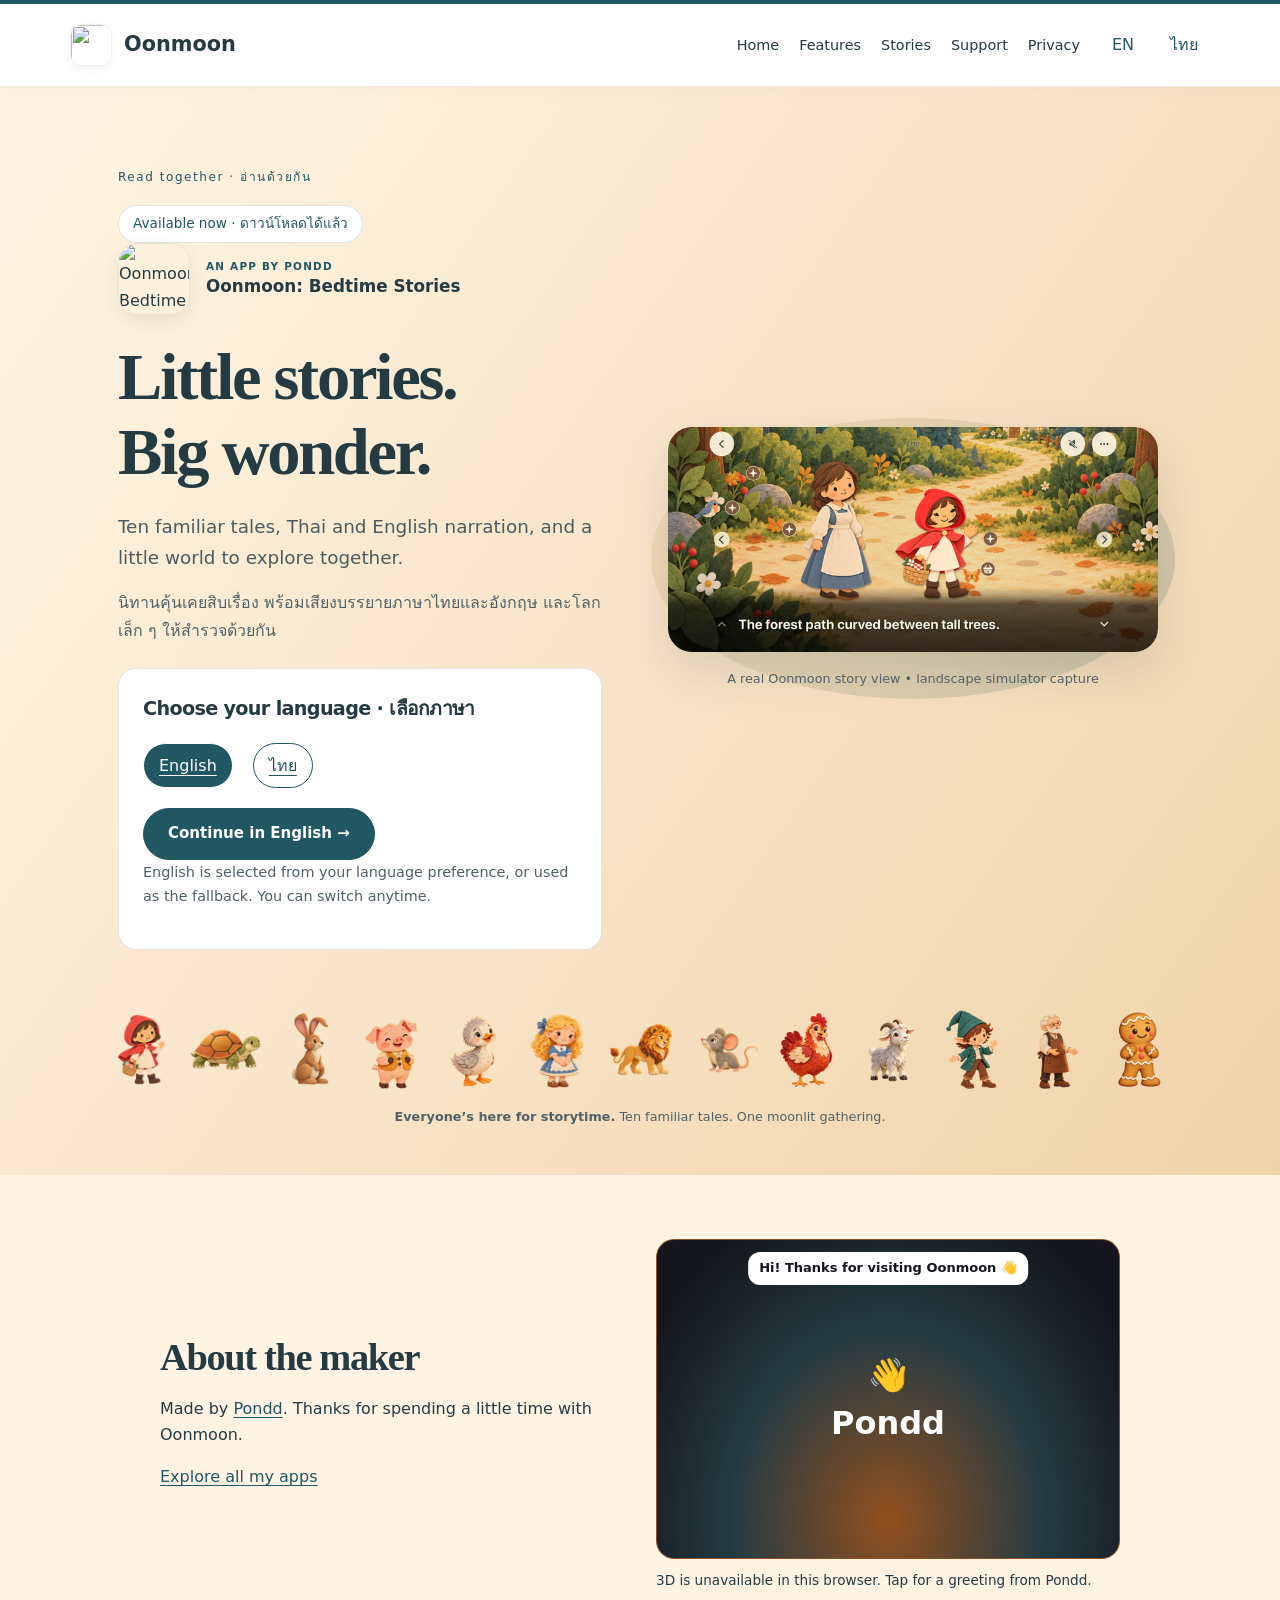
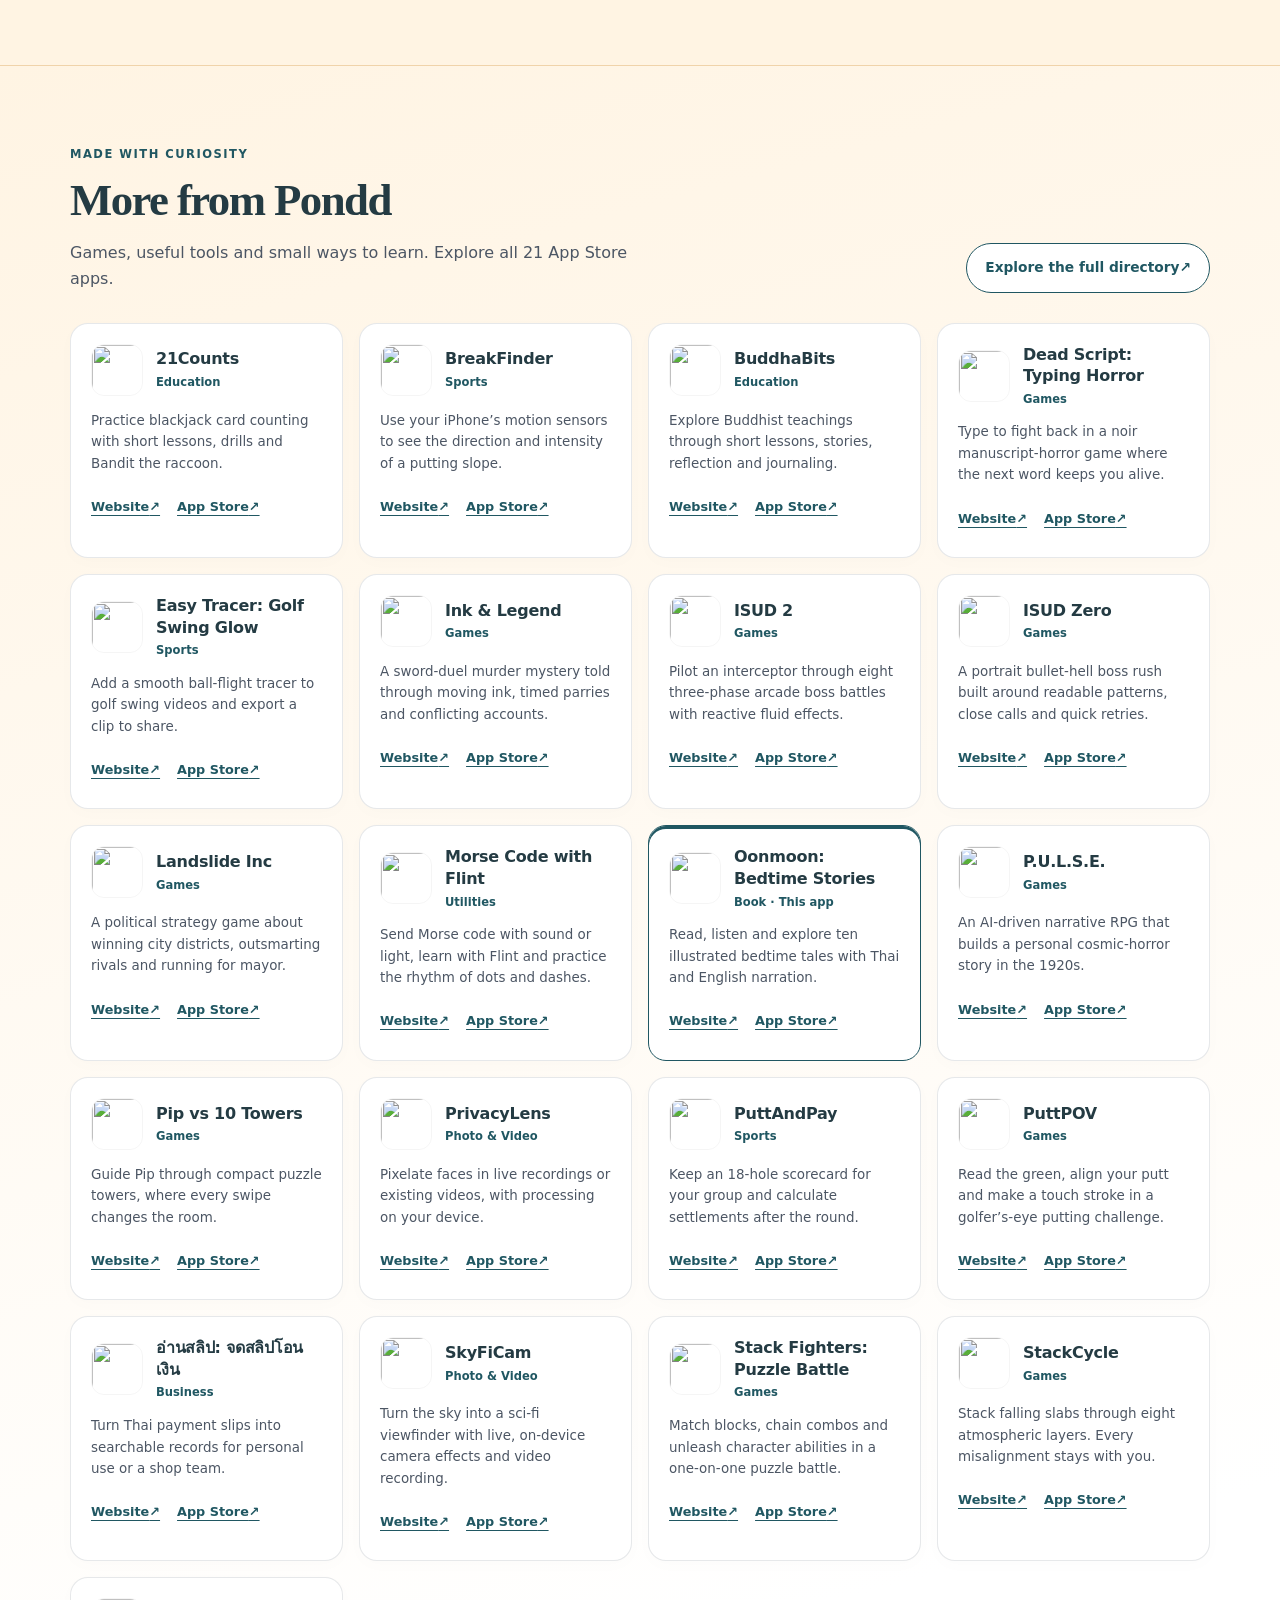
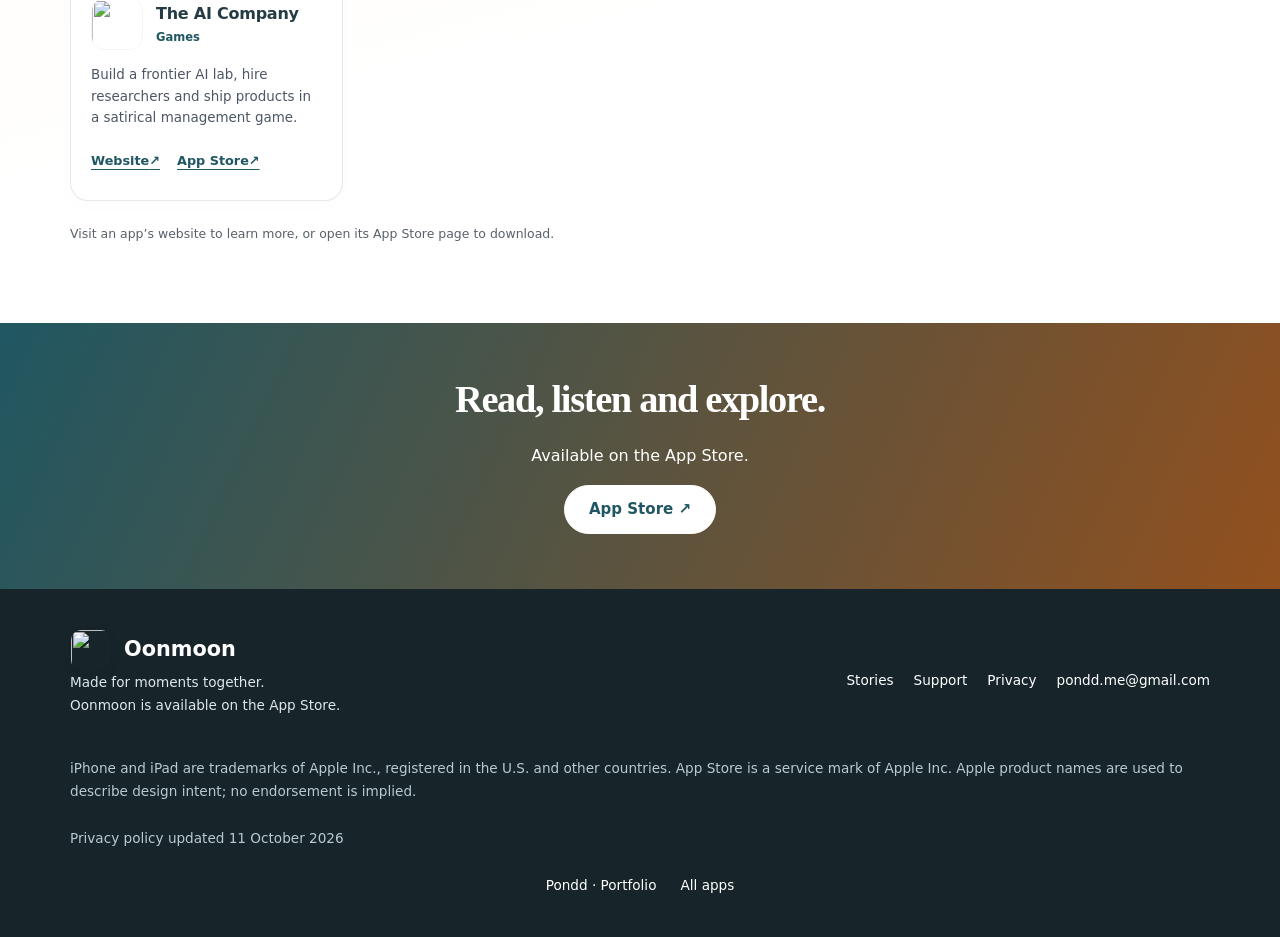
==== index.html @ 02bb8a45 "Give each app its own palette, real icon, and shared app showcase" ====
<!doctype html>
<html lang="en"><head><meta charset="utf-8"><meta name="viewport" content="width=device-width, initial-scale=1"><title>Oonmoon — Thai &amp; English storytime</title><meta name="description" content="Choose English or Thai and discover Oonmoon’s ten classic stories, recorded narration and character choices. Available on the App Store."><meta name="robots" content="noindex,follow"><meta name="theme-color" content="#205762">
<link rel="canonical" href="https://pond1982.github.io/Oonmoon-Website/"><link rel="alternate" hreflang="en" href="https://pond1982.github.io/Oonmoon-Website/en/"><link rel="alternate" hreflang="th" href="https://pond1982.github.io/Oonmoon-Website/th/"><link rel="alternate" hreflang="x-default" href="https://pond1982.github.io/Oonmoon-Website/">
<meta property="og:type" content="website"><meta property="og:site_name" content="Oonmoon"><meta property="og:title" content="Oonmoon — Thai &amp; English storytime"><meta property="og:description" content="Choose English or Thai and discover Oonmoon’s ten classic stories, recorded narration and character choices. Available on the App Store."><meta property="og:url" content="https://pond1982.github.io/Oonmoon-Website/"><meta property="og:locale" content="en_US"><meta property="og:locale:alternate" content="th_TH"><meta property="og:image" content="https://pond1982.github.io/Oonmoon-Website/assets/social-en.jpg"><meta property="og:image:width" content="1200"><meta property="og:image:height" content="630"><meta property="og:image:alt" content="Little stories. Big wonder.">
<meta name="twitter:card" content="summary_large_image"><meta name="twitter:title" content="Oonmoon — Thai &amp; English storytime"><meta name="twitter:description" content="Choose English or Thai and discover Oonmoon’s ten classic stories, recorded narration and character choices. Available on the App Store."><meta name="twitter:image" content="https://pond1982.github.io/Oonmoon-Website/assets/social-en.jpg"><meta name="twitter:image:alt" content="Little stories. Big wonder.">
<link rel="stylesheet" href="assets/new-age/styles.css"><link rel="stylesheet" href="assets/new-age/app.css"><script src="assets/site.js" defer></script>
<!-- Pondd's About-section Easter egg -->
<link rel="stylesheet" href="pondd-character/character.css">
<script type="importmap">{"imports":{"three":"https://cdn.jsdelivr.net/npm/three@0.160.0/build/three.module.js","three/addons/":"https://cdn.jsdelivr.net/npm/three@0.160.0/examples/jsm/"}}</script>
<script type="module" src="pondd-character/init.js"></script>
<link rel="stylesheet" href="app-family/brand.css?v=20261112">
<link rel="icon" href="https://pond1982.github.io/Pondd-Page/assets/app-icons/6821338637.webp" type="image/webp">
</head><body data-app-theme="moon-teal"><a class="skip" href="#main">Skip to content</a><header class="site-header"><div class="wrap header-inner"><a class="brand" href="en/"><img class="app-brand-icon" src="https://pond1982.github.io/Pondd-Page/assets/app-icons/6821338637.webp" width="42" height="42" alt="" decoding="async">Oonmoon</a><nav class="nav" aria-label="Main navigation"><a href="en/">Home</a><a href="en/features/">Features</a><a href="en/stories/">Stories</a><a href="en/support/">Support</a><a href="en/privacy/">Privacy</a></nav><nav class="language-switch" aria-label="Language"><a href="en/" lang="en" hreflang="en" data-language="en">EN</a><a href="th/" lang="th" hreflang="th" data-language="th">ไทย</a></nav></div></header><main id="main"><section class="scene gateway-scene masthead"><div class="wrap hero-grid row gx-5 align-items-center"><div class="hero-copy"><p class="eyebrow">Read together · <span lang="th">อ่านด้วยกัน</span></p><span class="status">Available now · <span lang="th">ดาวน์โหลดได้แล้ว</span></span><div class="app-identity"><img class="app-identity-icon" src="https://pond1982.github.io/Pondd-Page/assets/app-icons/6821338637.webp" width="72" height="72" alt="Oonmoon: Bedtime Stories app icon" decoding="async"><span><small>An app by Pondd</small><strong>Oonmoon: Bedtime Stories</strong></span></div><h1>Little stories.<br>Big wonder.</h1><p class="intro">Ten familiar tales, Thai and English narration, and a little world to explore together.</p><p class="gateway-intro-th" lang="th">นิทานคุ้นเคยสิบเรื่อง พร้อมเสียงบรรยายภาษาไทยและอังกฤษ และโลกเล็ก ๆ ให้สำรวจด้วยกัน</p><div class="gateway-card" data-language-gateway><h2>Choose your language · <span lang="th">เลือกภาษา</span></h2><div class="gateway-languages"><a href="en/" lang="en" hreflang="en" data-language="en" class="is-preferred">English</a><a href="th/" lang="th" hreflang="th" data-language="th">ไทย</a></div><a class="button" href="en/" data-continue>Continue in English →</a><p class="note" data-preference-note>English is the fallback. You can change language on every page.</p></div></div><div class="hero-screen"><figure class="app-screen"><a href="assets/reader-en-1600.jpg" aria-label="Oonmoon’s English Little Red Riding Hood reader, showing the forest path, characters, narration caption and reading controls"><img src="assets/reader-en-800.jpg" srcset="assets/reader-en-800.jpg 800w, assets/reader-en-1600.jpg 1600w" sizes="(max-width: 800px) 90vw, 580px" width="1600" height="736" alt="Oonmoon’s English Little Red Riding Hood reader, showing the forest path, characters, narration caption and reading controls" fetchpriority="high" decoding="async"></a><figcaption>A real Oonmoon story view • landscape simulator capture</figcaption></figure></div></div><figure class="panorama"><img src="assets/forest-small.jpg" width="1000" height="435" alt="Moonlit paper forest with a crescent moon and glowing campfire" loading="lazy" decoding="async"></figure><figure class="camp"><div class="companions"><img src="assets/red-primary.png" width="320" height="320" alt="A character from Little Red Riding Hood" decoding="async" loading="lazy"><img src="assets/golden-primary.png" width="320" height="213" alt="A character from The Tortoise and the Hare" decoding="async" loading="lazy"><img src="assets/golden-hare.png" width="320" height="320" alt="A character from The Tortoise and the Hare" decoding="async" loading="lazy"><img src="assets/pigs-primary.png" width="320" height="437" alt="A character from The Three Little Pigs" decoding="async" loading="lazy"><img src="assets/duckling-primary.png" width="320" height="431" alt="A character from The Ugly Duckling" decoding="async" loading="lazy"><img src="assets/goldilocks-primary.png" width="320" height="337" alt="A character from Goldilocks and the Three Bears" decoding="async" loading="lazy"><img src="assets/lionMouse-primary.png" width="320" height="230" alt="A character from The Lion and the Mouse" decoding="async" loading="lazy"><img src="assets/lionMouse-mouse.png" width="320" height="213" alt="A character from The Lion and the Mouse" decoding="async" loading="lazy"><img src="assets/redHen-primary.png" width="320" height="480" alt="A character from The Little Red Hen" decoding="async" loading="lazy"><img src="assets/billyGoats-primary.png" width="320" height="480" alt="A character from The Three Billy Goats Gruff" decoding="async" loading="lazy"><img src="assets/elves-primary.png" width="320" height="480" alt="A character from The Elves and the Shoemaker" decoding="async" loading="lazy"><img src="assets/elves-shoemaker.png" width="320" height="480" alt="A character from The Elves and the Shoemaker" decoding="async" loading="lazy"><img src="assets/gingerbread-primary.png" width="320" height="480" alt="A character from The Gingerbread Man" decoding="async" loading="lazy"></div><figcaption><strong>Everyone’s here for storytime.</strong> Ten familiar tales. One moonlit gathering.</figcaption></figure></section>
<!-- Pondd character start -->
<section class="pondd-about" id="about" data-pondd-character data-character-locale="en" aria-label="About the maker"><div class="pondd-about-inner"><div><h2>About the maker</h2><p>Made by <a href="https://pond1982.github.io/Pondd-Page/">Pondd</a>. Thanks for spending a little time with Oonmoon.</p><p><a href="https://pond1982.github.io/Pondd-Page/index.html#apps">Explore all my apps</a></p></div><div><button class="pondd-character-stage" type="button" aria-label="Change Pondd’s dance" aria-describedby="pondd-character-hint"><span class="pondd-character-fallback" aria-hidden="true">👋<br>Pondd</span><span class="bubble" role="status" aria-live="polite">Hi! Thanks for visiting Oonmoon 👋</span></button><p class="pondd-character-hint" id="pondd-character-hint">Tap the character or press Enter to change the dance.</p><button class="pondd-character-pause" type="button" aria-pressed="false" hidden>Pause dancing</button><noscript><p>The 3D Easter egg needs JavaScript. You can still explore the rest of the site.</p></noscript></div></div><script type="application/json" class="pondd-character-lines">["Hi! Thanks for visiting Oonmoon 👋", "Tap me to change the dance!", "ขอบคุณที่แวะมาครับ 🙏", "One little dance before storytime.", "Like it? Explore my other apps ♥", "One more spin!"]</script></section>
<!-- Pondd character end -->
<!-- APP FAMILY START -->
<section class="app-family" id="more-apps" aria-labelledby="app-family-title"><div class="app-family-inner"><div class="app-family-heading"><div><p class="app-family-kicker">Made with curiosity</p><h2 id="app-family-title">More from Pondd</h2><p class="app-family-intro">Games, useful tools and small ways to learn. Explore all 21 App Store apps.</p></div><a class="app-family-directory" href="https://pond1982.github.io/Pondd-Page/apps.html">Explore the full directory <span aria-hidden="true">↗</span></a></div><ul class="app-family-list" role="list"><li class="app-family-item" data-app-id="6763789288"><article aria-labelledby="family-6763789288"><div class="app-family-card-top"><img class="app-family-icon" src="https://pond1982.github.io/Pondd-Page/assets/app-icons/6763789288.webp" width="52" height="52" alt="" decoding="async" loading="lazy"><div><h3 id="family-6763789288">21Counts</h3><p class="app-family-meta">Education</p></div></div><p class="app-family-summary" lang="en">Practice blackjack card counting with short lessons, drills and Bandit the raccoon.</p><div class="app-family-links"><a href="https://pond1982.github.io/21Counts-Web/" aria-label="21Counts website">Website <span aria-hidden="true">↗</span></a><a href="https://apps.apple.com/gb/app/21counts/id6763789288" aria-label="21Counts on the App Store">App Store <span aria-hidden="true">↗</span></a></div></article></li><li class="app-family-item" data-app-id="6752389773"><article aria-labelledby="family-6752389773"><div class="app-family-card-top"><img class="app-family-icon" src="https://pond1982.github.io/Pondd-Page/assets/app-icons/6752389773.webp" width="52" height="52" alt="" decoding="async" loading="lazy"><div><h3 id="family-6752389773">BreakFinder</h3><p class="app-family-meta">Sports</p></div></div><p class="app-family-summary" lang="en">Use your iPhone’s motion sensors to see the direction and intensity of a putting slope.</p><div class="app-family-links"><a href="https://breakfinderweb.pages.dev/" aria-label="BreakFinder website">Website <span aria-hidden="true">↗</span></a><a href="https://apps.apple.com/gb/app/breakfinder/id6752389773" aria-label="BreakFinder on the App Store">App Store <span aria-hidden="true">↗</span></a></div></article></li><li class="app-family-item" data-app-id="6764710521"><article aria-labelledby="family-6764710521"><div class="app-family-card-top"><img class="app-family-icon" src="https://pond1982.github.io/Pondd-Page/assets/app-icons/6764710521.webp" width="52" height="52" alt="" decoding="async" loading="lazy"><div><h3 id="family-6764710521">BuddhaBits</h3><p class="app-family-meta">Education</p></div></div><p class="app-family-summary" lang="en">Explore Buddhist teachings through short lessons, stories, reflection and journaling.</p><div class="app-family-links"><a href="https://pond1982.github.io/BuddhaBits-web/index.html" aria-label="BuddhaBits website">Website <span aria-hidden="true">↗</span></a><a href="https://apps.apple.com/gb/app/buddhabits/id6764710521" aria-label="BuddhaBits on the App Store">App Store <span aria-hidden="true">↗</span></a></div></article></li><li class="app-family-item" data-app-id="6775353218"><article aria-labelledby="family-6775353218"><div class="app-family-card-top"><img class="app-family-icon" src="https://pond1982.github.io/Pondd-Page/assets/app-icons/6775353218.webp" width="52" height="52" alt="" decoding="async" loading="lazy"><div><h3 id="family-6775353218">Dead Script: Typing Horror</h3><p class="app-family-meta">Games</p></div></div><p class="app-family-summary" lang="en">Type to fight back in a noir manuscript-horror game where the next word keeps you alive.</p><div class="app-family-links"><a href="https://pond1982.github.io/iosdeadscriptweb/index.html" aria-label="Dead Script: Typing Horror website">Website <span aria-hidden="true">↗</span></a><a href="https://apps.apple.com/gb/app/dead-script-typing-horror/id6775353218" aria-label="Dead Script: Typing Horror on the App Store">App Store <span aria-hidden="true">↗</span></a></div></article></li><li class="app-family-item" data-app-id="6753145486"><article aria-labelledby="family-6753145486"><div class="app-family-card-top"><img class="app-family-icon" src="https://pond1982.github.io/Pondd-Page/assets/app-icons/6753145486.webp" width="52" height="52" alt="" decoding="async" loading="lazy"><div><h3 id="family-6753145486">Easy Tracer: Golf Swing Glow</h3><p class="app-family-meta">Sports</p></div></div><p class="app-family-summary" lang="en">Add a smooth ball-flight tracer to golf swing videos and export a clip to share.</p><div class="app-family-links"><a href="https://easy-tracer-web.pages.dev/" aria-label="Easy Tracer: Golf Swing Glow website">Website <span aria-hidden="true">↗</span></a><a href="https://apps.apple.com/gb/app/easy-tracer-golf-swing-glow/id6753145486" aria-label="Easy Tracer: Golf Swing Glow on the App Store">App Store <span aria-hidden="true">↗</span></a></div></article></li><li class="app-family-item" data-app-id="6830747339"><article aria-labelledby="family-6830747339"><div class="app-family-card-top"><img class="app-family-icon" src="https://pond1982.github.io/Pondd-Page/assets/app-icons/6830747339.webp" width="52" height="52" alt="" decoding="async" loading="lazy"><div><h3 id="family-6830747339">Ink &amp; Legend</h3><p class="app-family-meta">Games</p></div></div><p class="app-family-summary" lang="en">A sword-duel murder mystery told through moving ink, timed parries and conflicting accounts.</p><div class="app-family-links"><a href="https://pond1982.github.io/ink-and-legend-site/" aria-label="Ink &amp; Legend website">Website <span aria-hidden="true">↗</span></a><a href="https://apps.apple.com/gb/app/ink-legend/id6830747339" aria-label="Ink &amp; Legend on the App Store">App Store <span aria-hidden="true">↗</span></a></div></article></li><li class="app-family-item" data-app-id="6824559010"><article aria-labelledby="family-6824559010"><div class="app-family-card-top"><img class="app-family-icon" src="https://pond1982.github.io/Pondd-Page/assets/app-icons/6824559010.webp" width="52" height="52" alt="" decoding="async" loading="lazy"><div><h3 id="family-6824559010">ISUD 2</h3><p class="app-family-meta">Games</p></div></div><p class="app-family-summary" lang="en">Pilot an interceptor through eight three-phase arcade boss battles with reactive fluid effects.</p><div class="app-family-links"><a href="https://pond1982.github.io/ISUD-Website/isud2-support.html" aria-label="ISUD 2 website">Website <span aria-hidden="true">↗</span></a><a href="https://apps.apple.com/gb/app/isud-2/id6824559010" aria-label="ISUD 2 on the App Store">App Store <span aria-hidden="true">↗</span></a></div></article></li><li class="app-family-item" data-app-id="6765926399"><article aria-labelledby="family-6765926399"><div class="app-family-card-top"><img class="app-family-icon" src="https://pond1982.github.io/Pondd-Page/assets/app-icons/6765926399.webp" width="52" height="52" alt="" decoding="async" loading="lazy"><div><h3 id="family-6765926399">ISUD Zero</h3><p class="app-family-meta">Games</p></div></div><p class="app-family-summary" lang="en">A portrait bullet-hell boss rush built around readable patterns, close calls and quick retries.</p><div class="app-family-links"><a href="https://pond1982.github.io/ISUD-Website/" aria-label="ISUD Zero website">Website <span aria-hidden="true">↗</span></a><a href="https://apps.apple.com/gb/app/isud-zero/id6765926399" aria-label="ISUD Zero on the App Store">App Store <span aria-hidden="true">↗</span></a></div></article></li><li class="app-family-item" data-app-id="6761601860"><article aria-labelledby="family-6761601860"><div class="app-family-card-top"><img class="app-family-icon" src="https://pond1982.github.io/Pondd-Page/assets/app-icons/6761601860.webp" width="52" height="52" alt="" decoding="async" loading="lazy"><div><h3 id="family-6761601860">Landslide Inc</h3><p class="app-family-meta">Games</p></div></div><p class="app-family-summary" lang="en">A political strategy game about winning city districts, outsmarting rivals and running for mayor.</p><div class="app-family-links"><a href="https://pond1982.github.io/Landslide-Web/index.html" aria-label="Landslide Inc website">Website <span aria-hidden="true">↗</span></a><a href="https://apps.apple.com/gb/app/landslide-inc/id6761601860" aria-label="Landslide Inc on the App Store">App Store <span aria-hidden="true">↗</span></a></div></article></li><li class="app-family-item" data-app-id="6818069855"><article aria-labelledby="family-6818069855"><div class="app-family-card-top"><img class="app-family-icon" src="https://pond1982.github.io/Pondd-Page/assets/app-icons/6818069855.webp" width="52" height="52" alt="" decoding="async" loading="lazy"><div><h3 id="family-6818069855">Morse Code with Flint</h3><p class="app-family-meta">Utilities</p></div></div><p class="app-family-summary" lang="en">Send Morse code with sound or light, learn with Flint and practice the rhythm of dots and dashes.</p><div class="app-family-links"><a href="https://pond1982.github.io/Morse-Support-Site/" aria-label="Morse Code with Flint website">Website <span aria-hidden="true">↗</span></a><a href="https://apps.apple.com/gb/app/morse-code-with-flint/id6818069855" aria-label="Morse Code with Flint on the App Store">App Store <span aria-hidden="true">↗</span></a></div></article></li><li class="app-family-item is-current" data-app-id="6821338637"><article aria-labelledby="family-6821338637"><div class="app-family-card-top"><img class="app-family-icon" src="https://pond1982.github.io/Pondd-Page/assets/app-icons/6821338637.webp" width="52" height="52" alt="" decoding="async" loading="lazy"><div><h3 id="family-6821338637">Oonmoon: Bedtime Stories</h3><p class="app-family-meta">Book · This app</p></div></div><p class="app-family-summary" lang="en">Read, listen and explore ten illustrated bedtime tales with Thai and English narration.</p><div class="app-family-links"><a href="https://pond1982.github.io/Oonmoon-Website/en/" aria-label="Oonmoon: Bedtime Stories website">Website <span aria-hidden="true">↗</span></a><a href="https://apps.apple.com/gb/app/oonmoon-bedtime-stories/id6821338637" aria-label="Oonmoon: Bedtime Stories on the App Store">App Store <span aria-hidden="true">↗</span></a></div></article></li><li class="app-family-item" data-app-id="6762054116"><article aria-labelledby="family-6762054116"><div class="app-family-card-top"><img class="app-family-icon" src="https://pond1982.github.io/Pondd-Page/assets/app-icons/6762054116.webp" width="52" height="52" alt="" decoding="async" loading="lazy"><div><h3 id="family-6762054116">P.U.L.S.E.</h3><p class="app-family-meta">Games</p></div></div><p class="app-family-summary" lang="en">An AI-driven narrative RPG that builds a personal cosmic-horror story in the 1920s.</p><div class="app-family-links"><a href="https://pulse-web-5vx.pages.dev/" aria-label="P.U.L.S.E. website">Website <span aria-hidden="true">↗</span></a><a href="https://apps.apple.com/gb/app/p-u-l-s-e/id6762054116" aria-label="P.U.L.S.E. on the App Store">App Store <span aria-hidden="true">↗</span></a></div></article></li><li class="app-family-item" data-app-id="6766553847"><article aria-labelledby="family-6766553847"><div class="app-family-card-top"><img class="app-family-icon" src="https://pond1982.github.io/Pondd-Page/assets/app-icons/6766553847.webp" width="52" height="52" alt="" decoding="async" loading="lazy"><div><h3 id="family-6766553847">Pip vs 10 Towers</h3><p class="app-family-meta">Games</p></div></div><p class="app-family-summary" lang="en">Guide Pip through compact puzzle towers, where every swipe changes the room.</p><div class="app-family-links"><a href="https://pond1982.github.io/StepBlade-Website/index.html" aria-label="Pip vs 10 Towers website">Website <span aria-hidden="true">↗</span></a><a href="https://apps.apple.com/gb/app/pip-vs-10-towers/id6766553847" aria-label="Pip vs 10 Towers on the App Store">App Store <span aria-hidden="true">↗</span></a></div></article></li><li class="app-family-item" data-app-id="6752596764"><article aria-labelledby="family-6752596764"><div class="app-family-card-top"><img class="app-family-icon" src="https://pond1982.github.io/Pondd-Page/assets/app-icons/6752596764.webp" width="52" height="52" alt="" decoding="async" loading="lazy"><div><h3 id="family-6752596764">PrivacyLens</h3><p class="app-family-meta">Photo &amp; Video</p></div></div><p class="app-family-summary" lang="en">Pixelate faces in live recordings or existing videos, with processing on your device.</p><div class="app-family-links"><a href="https://privacylensweb.pages.dev/" aria-label="PrivacyLens website">Website <span aria-hidden="true">↗</span></a><a href="https://apps.apple.com/gb/app/privacylens/id6752596764" aria-label="PrivacyLens on the App Store">App Store <span aria-hidden="true">↗</span></a></div></article></li><li class="app-family-item" data-app-id="6752640120"><article aria-labelledby="family-6752640120"><div class="app-family-card-top"><img class="app-family-icon" src="https://pond1982.github.io/Pondd-Page/assets/app-icons/6752640120.webp" width="52" height="52" alt="" decoding="async" loading="lazy"><div><h3 id="family-6752640120">PuttAndPay</h3><p class="app-family-meta">Sports</p></div></div><p class="app-family-summary" lang="en">Keep an 18-hole scorecard for your group and calculate settlements after the round.</p><div class="app-family-links"><a href="https://puttandpayweb.pages.dev/" aria-label="PuttAndPay website">Website <span aria-hidden="true">↗</span></a><a href="https://apps.apple.com/gb/app/puttandpay/id6752640120" aria-label="PuttAndPay on the App Store">App Store <span aria-hidden="true">↗</span></a></div></article></li><li class="app-family-item" data-app-id="6771718899"><article aria-labelledby="family-6771718899"><div class="app-family-card-top"><img class="app-family-icon" src="https://pond1982.github.io/Pondd-Page/assets/app-icons/6771718899.webp" width="52" height="52" alt="" decoding="async" loading="lazy"><div><h3 id="family-6771718899">PuttPOV</h3><p class="app-family-meta">Games</p></div></div><p class="app-family-summary" lang="en">Read the green, align your putt and make a touch stroke in a golfer’s-eye putting challenge.</p><div class="app-family-links"><a href="https://pond1982.github.io/PuttPOV-Website/" aria-label="PuttPOV website">Website <span aria-hidden="true">↗</span></a><a href="https://apps.apple.com/gb/app/puttpov/id6771718899" aria-label="PuttPOV on the App Store">App Store <span aria-hidden="true">↗</span></a></div></article></li><li class="app-family-item" data-app-id="6765605900"><article aria-labelledby="family-6765605900"><div class="app-family-card-top"><img class="app-family-icon" src="https://pond1982.github.io/Pondd-Page/assets/app-icons/6765605900.webp" width="52" height="52" alt="" decoding="async" loading="lazy"><div><h3 id="family-6765605900">อ่านสลิป: จดสลิปโอนเงิน</h3><p class="app-family-meta">Business</p></div></div><p class="app-family-summary" lang="en">Turn Thai payment slips into searchable records for personal use or a shop team.</p><div class="app-family-links"><a href="https://pond1982.github.io/ReadSlipWebsite/index.html" aria-label="อ่านสลิป: จดสลิปโอนเงิน website">Website <span aria-hidden="true">↗</span></a><a href="https://apps.apple.com/gb/app/%E0%B8%AD-%E0%B8%B2%E0%B8%99%E0%B8%AA%E0%B8%A5-%E0%B8%9B-%E0%B8%88%E0%B8%94%E0%B8%AA%E0%B8%A5-%E0%B8%9B%E0%B9%82%E0%B8%AD%E0%B8%99%E0%B9%80%E0%B8%87-%E0%B8%99/id6765605900" aria-label="อ่านสลิป: จดสลิปโอนเงิน on the App Store">App Store <span aria-hidden="true">↗</span></a></div></article></li><li class="app-family-item" data-app-id="6773614646"><article aria-labelledby="family-6773614646"><div class="app-family-card-top"><img class="app-family-icon" src="https://pond1982.github.io/Pondd-Page/assets/app-icons/6773614646.webp" width="52" height="52" alt="" decoding="async" loading="lazy"><div><h3 id="family-6773614646">SkyFiCam</h3><p class="app-family-meta">Photo &amp; Video</p></div></div><p class="app-family-summary" lang="en">Turn the sky into a sci-fi viewfinder with live, on-device camera effects and video recording.</p><div class="app-family-links"><a href="https://pond1982.github.io/SkyFiWeb/" aria-label="SkyFiCam website">Website <span aria-hidden="true">↗</span></a><a href="https://apps.apple.com/gb/app/skyficam/id6773614646" aria-label="SkyFiCam on the App Store">App Store <span aria-hidden="true">↗</span></a></div></article></li><li class="app-family-item" data-app-id="6762288266"><article aria-labelledby="family-6762288266"><div class="app-family-card-top"><img class="app-family-icon" src="https://pond1982.github.io/Pondd-Page/assets/app-icons/6762288266.webp" width="52" height="52" alt="" decoding="async" loading="lazy"><div><h3 id="family-6762288266">Stack Fighters: Puzzle Battle</h3><p class="app-family-meta">Games</p></div></div><p class="app-family-summary" lang="en">Match blocks, chain combos and unleash character abilities in a one-on-one puzzle battle.</p><div class="app-family-links"><a href="https://pond1982.github.io/stackfighters-site/index.html" aria-label="Stack Fighters: Puzzle Battle website">Website <span aria-hidden="true">↗</span></a><a href="https://apps.apple.com/gb/app/stack-fighters-puzzle-battle/id6762288266" aria-label="Stack Fighters: Puzzle Battle on the App Store">App Store <span aria-hidden="true">↗</span></a></div></article></li><li class="app-family-item" data-app-id="6764340971"><article aria-labelledby="family-6764340971"><div class="app-family-card-top"><img class="app-family-icon" src="https://pond1982.github.io/Pondd-Page/assets/app-icons/6764340971.webp" width="52" height="52" alt="" decoding="async" loading="lazy"><div><h3 id="family-6764340971">StackCycle</h3><p class="app-family-meta">Games</p></div></div><p class="app-family-summary" lang="en">Stack falling slabs through eight atmospheric layers. Every misalignment stays with you.</p><div class="app-family-links"><a href="https://pond1982.github.io/stackcycle---web/" aria-label="StackCycle website">Website <span aria-hidden="true">↗</span></a><a href="https://apps.apple.com/gb/app/stackcycle/id6764340971" aria-label="StackCycle on the App Store">App Store <span aria-hidden="true">↗</span></a></div></article></li><li class="app-family-item" data-app-id="6777710816"><article aria-labelledby="family-6777710816"><div class="app-family-card-top"><img class="app-family-icon" src="https://pond1982.github.io/Pondd-Page/assets/app-icons/6777710816.webp" width="52" height="52" alt="" decoding="async" loading="lazy"><div><h3 id="family-6777710816">The AI Company</h3><p class="app-family-meta">Games</p></div></div><p class="app-family-summary" lang="en">Build a frontier AI lab, hire researchers and ship products in a satirical management game.</p><div class="app-family-links"><a href="https://pond1982.github.io/TheAiCompanyWeb/" aria-label="The AI Company website">Website <span aria-hidden="true">↗</span></a><a href="https://apps.apple.com/gb/app/the-ai-company/id6777710816" aria-label="The AI Company on the App Store">App Store <span aria-hidden="true">↗</span></a></div></article></li></ul><p class="app-family-note">Visit an app’s website to learn more, or open its App Store page to download.</p></div></section>
<!-- APP FAMILY END -->

</main><section class="download-strip bg-gradient-primary-to-secondary"><h2>Read, listen and explore.</h2><p>Available on the App Store.</p><a class="btn" href="https://apps.apple.com/gb/app/oonmoon-bedtime-stories/id6821338637">App Store ↗</a></section><footer class="site-footer"><div class="wrap"><div class="footer-top"><div><a class="brand" href="en/"><img class="app-brand-icon" src="https://pond1982.github.io/Pondd-Page/assets/app-icons/6821338637.webp" width="42" height="42" alt="" decoding="async">Oonmoon</a><p>Made for moments together.<br>Oonmoon is available on the App Store.</p></div><nav class="footer-links" aria-label="Footer navigation"><a href="en/stories/">Stories</a><a href="en/support/">Support</a><a href="en/privacy/">Privacy</a><a href="mailto:pondd.me@gmail.com">pondd.me@gmail.com</a></nav></div><p class="credits">iPhone and iPad are trademarks of Apple Inc., registered in the U.S. and other countries. App Store is a service mark of Apple Inc. Apple product names are used to describe design intent; no endorsement is implied.</p><p class="preview-label">Privacy policy updated 11 October 2026</p><nav class="portfolio-links" aria-label="Developer portfolio"><a href="https://pond1982.github.io/Pondd-Page/">Pondd · Portfolio</a><a href="https://pond1982.github.io/Pondd-Page/index.html#apps">All apps</a></nav></div></footer></body></html>
---- assets/new-age/app.css ----
/* App-specific adaptation of Start Bootstrap New Age (MIT). */
:root{--bs-primary:#204858;--app-accent:#204858;--app-secondary:#758b59;--app-paper:#faf7ee;--app-ink:#202a30;--bs-body-font-family:system-ui,-apple-system,"Segoe UI",Tahoma,sans-serif}
html{scroll-padding-top:2rem}body{background:var(--app-paper);color:var(--app-ink);font-family:var(--bs-body-font-family);line-height:1.7}img{max-width:100%;height:auto}a{color:var(--app-accent);text-underline-offset:4px}a:focus-visible,summary:focus-visible,button:focus-visible{outline:3px solid #ba5400;outline-offset:5px}h1,h2{font-family:Georgia,"Times New Roman",serif;letter-spacing:-.035em;line-height:1.13;color:var(--app-ink)}h1{font-size:clamp(2.8rem,5.2vw,5rem)}h2{font-size:clamp(2rem,3vw,3.1rem)}h3{color:var(--app-ink)}p{color:inherit}figure{margin:0}.wrap{width:100%;max-width:1140px;margin-inline:auto;padding-inline:24px}
body>header,body>nav.nav,.site-header,header.site{position:relative;background:#fff;color:var(--app-ink);border-bottom:1px solid #202a3018;box-shadow:0 3px 18px #202a3006;padding:20px 24px;max-width:none;margin:0;z-index:5}.header-inner,header.site>.wrap{display:flex;flex-wrap:wrap;align-items:center;justify-content:space-between;gap:20px;min-height:0;padding:0}.brand{display:inline-flex;align-items:center;gap:10px;color:var(--app-ink);font-size:1.3rem;text-decoration:none;font-weight:750}.brand img{width:40px;height:40px;object-fit:contain;border-radius:10px}.nav,.nav-links,nav.site{display:flex;flex-wrap:wrap;gap:20px;align-items:center}.nav a,.nav-links a,nav.site a{color:var(--app-ink);font-size:.9rem;text-decoration:none;padding:3px 0}.nav a:hover,.nav a[aria-current=page]{color:var(--app-accent);text-decoration:underline}.language-switch{border-color:var(--app-accent)}.language-switch a{color:var(--app-accent)}.language-switch a[aria-current=page]{background:var(--app-accent);color:#fff}
main{max-width:none;padding:0;margin:0}main>.wrap{max-width:1140px}.masthead,.scene{background:var(--app-paper);padding:5rem 0 3rem;min-height:0;overflow:visible;isolation:auto}.scene:before,.scene:after{display:none}.hero,.hero-grid{max-width:1140px;margin-inline:auto;display:flex;flex-wrap:wrap;align-items:center;gap:0;padding:0 24px}.hero-copy,.hero>div:first-child{width:50%;padding-right:38px}.hero-screen,.hero-art,.hero-media,.camp-figure{position:relative;width:50%;padding:28px;margin:0;max-width:none;isolation:isolate}.hero-screen:before,.hero-art:before,.hero-media:before,.camp-figure:before{content:"";position:absolute;z-index:-1;inset:6% 2%;border-radius:50%;background:linear-gradient(135deg,var(--app-accent),var(--app-secondary));opacity:.18}.hero-screen .app-screen{transform:none}.hero-screen img,.hero-art img,.camp-figure img{width:100%;height:auto;border-radius:24px;box-shadow:0 18px 50px #182c3520}.hero-media img{max-height:510px;width:auto;margin:auto;border-radius:30px;box-shadow:0 18px 50px #182c3520}.hero-art img{max-height:500px;object-fit:contain;box-shadow:none}.hero-copy .intro,.lead,.lede,.tagline{font-size:1.15rem;color:#4c5b61;max-width:600px;margin-top:22px}.eyebrow{color:var(--app-accent);font-size:.75rem;letter-spacing:.13em;margin-bottom:18px}.button,.btn,.paper .button{background:var(--app-accent);border:1px solid var(--app-accent);color:#fff;border-radius:50rem;display:inline-flex;padding:12px 24px;font-size:.94rem;text-decoration:none;align-items:center;justify-content:center;font-weight:650;box-shadow:none}.button:hover,.btn:hover{background:var(--app-ink);color:#fff}.button.secondary,.btn.ghost{background:transparent;color:var(--app-accent)}.text-link,.paper .text-link{color:var(--app-accent)}.actions,.hero-actions,.cta-row{display:flex;flex-wrap:wrap;gap:14px;align-items:center;margin-top:25px}.status,.pill,.free-badge{background:#fff;color:var(--app-accent);border:1px solid #202a3020;border-radius:30px;padding:6px 14px;font-size:.85rem;display:inline-block}.status:before{background:var(--app-accent)}figcaption,.app-screen figcaption{font-size:.8rem;color:#526167;margin-top:16px;text-align:center}.camp{position:static;width:100%;padding:30px 20px 0;margin-top:30px}.companions{display:flex;flex-wrap:wrap;justify-content:center;gap:8px}.companions img{max-width:75px;width:7%;height:80px;object-fit:contain;filter:none}.camp figcaption{color:#526167}.panorama{display:none!important}
.paper,.section,.trail-section,.faq-section,.forest-section,main>.wrap>section:not(.hero){padding:4rem 24px;background:none;max-width:1140px;margin:auto}.paper{max-width:none;background:#fff}.paper:before{display:none}.paper>.wrap{padding:0;max-width:1092px}.forest-section .split p,.split p{color:#526167}.section-heading{margin-bottom:32px}.section-heading p{color:#526167}.feature-grid,.trail-grid,.grid,.features{display:grid;grid-template-columns:repeat(3,minmax(0,1fr));gap:24px}.feature-card,.trail-card,.feature,.panel,.card{background:#fff;border:1px solid #202a3014;box-shadow:none;padding:28px;border-radius:18px;color:var(--app-ink);position:relative}.card{margin-bottom:20px}.feature-card p,.trail-card p,.panel p{color:#526167}.feature-card .number,.trail-number,.step{color:var(--app-accent)}.split{display:grid;grid-template-columns:1fr 1fr;gap:40px;align-items:center}.card-fox{max-width:90px;position:static;float:right}.story-grid{display:grid;grid-template-columns:repeat(3,minmax(0,1fr));gap:24px}.story-card{background:var(--app-paper);color:var(--app-ink);padding:25px;border-radius:18px}.story-card .story-art{height:180px;object-fit:contain;margin:auto}.story-card h2{font:700 1.35rem system-ui;letter-spacing:0;margin:18px 0 10px}.story-card p{color:#526167}.access{color:var(--app-accent)}.page-heading{max-width:1140px;margin:auto;padding:3.5rem 24px}.page-heading p{color:#526167}.reading-width,.legal,.policy,.prose,.document{max-width:800px;margin:auto}.policy-section{padding:20px 0}.policy-section h2,.faq-group h3{font-size:1.6rem}.faq-layout{display:grid;grid-template-columns:minmax(0,2fr) minmax(220px,1fr);gap:32px}details{background:#fff;border:1px solid #202a3020;border-radius:12px;margin:12px 0;padding:18px}summary{cursor:pointer;font-weight:650;color:var(--app-ink)}details p,.answer{color:#526167}.duo-note,.draft-note,.notice,.contact-card,.callout{background:#fff;border:1px solid #202a3020;border-radius:14px;padding:24px;color:var(--app-ink)}.notice{max-width:1092px;margin:24px auto}.gateway-card{background:#fff;color:var(--app-ink);border:1px solid #202a3020;border-radius:18px;padding:24px;margin-top:24px}.gateway-card h2{font:700 1.2rem system-ui}.gateway-languages{display:flex;gap:20px;margin:20px 0}.gateway-languages a{color:var(--app-accent)}.gateway-intro-th{color:#526167}.screenshot-grid img{max-height:550px;width:auto;margin:auto}.screen-card{padding:20px;background:#fff;border-radius:18px}.screen-card .screen-copy{min-height:0}.screen-card h3{font-size:1.3rem}.screen-card a{display:block}.bg-gradient-primary-to-secondary{background:linear-gradient(120deg,var(--app-accent),var(--app-secondary))!important}.download-strip{text-align:center;color:#fff;padding:55px 24px}.download-strip h2,.download-strip p{color:#fff}.download-strip .btn{background:#fff;color:var(--app-accent);border-color:#fff}.portfolio-links{display:flex;justify-content:center;flex-wrap:wrap;gap:24px;margin-top:24px}.site-footer,.footer,footer.site{background:#17252b;color:#dfe6e8;padding:40px 24px;max-width:none;margin:0;font-size:.85rem;display:block}.site-footer a,.footer a,footer.site a{color:#fff}.site-footer .brand{color:#fff}.footer-top{display:flex;justify-content:space-between;gap:24px}.footer-links{display:flex;flex-wrap:wrap;gap:20px}.credits,.preview-label{color:#b8c9d0;margin-top:24px}.skip,.skip-link{position:absolute;left:16px;top:-100px;z-index:100;padding:12px;background:#fff;color:#17252b}.skip:focus,.skip-link:focus{top:10px}.note,.fine-print,.development{color:#526167}.section.english-summary{max-width:1140px}.hero-art .app-icon-display{width:320px;margin:auto;border-radius:25%}
@media(max-width:800px){.hero-copy,.hero>div:first-child,.hero-screen,.hero-art,.hero-media,.camp-figure{width:100%;padding:0}.hero-screen,.hero-art,.hero-media,.camp-figure{padding:32px 12px;margin-top:25px}.hero-screen{max-width:650px;margin-inline:auto}.masthead,.scene{padding:3rem 0}.hero,.hero-grid{padding:0 20px}.hero-copy h1,.hero-copy h1:lang(th),.gateway-scene .hero-copy h1{font-size:clamp(2.6rem,9vw,4rem)}.feature-grid,.trail-grid,.grid,.features,.story-grid{grid-template-columns:repeat(2,minmax(0,1fr))}.split,.faq-layout{grid-template-columns:1fr}.hero-media img{max-height:450px}.header-inner{gap:15px}.nav{margin:0;font-size:.85rem}.site-header{padding:18px 20px}.companions img{width:12%;height:65px}.footer-top{flex-direction:column}.paper,.section,.trail-section,.faq-section,.forest-section{padding:3rem 20px}.gateway-scene{padding-bottom:3rem}.hero-screen .app-screen{transform:none}}
@media(max-width:480px){.feature-grid,.trail-grid,.grid,.features,.story-grid{grid-template-columns:1fr}.nav,.nav-links,nav.site{gap:13px}.nav a,.nav-links a{font-size:.8rem}.story-card .story-art{height:180px}.hero-copy h1:lang(th){font-size:2.5rem}.camp{padding:20px 10px}.page-heading h1{font-size:2.6rem}.footer-links{gap:16px}.hero-media img{max-height:420px}.section,.paper{padding-inline:20px}}
@media(prefers-reduced-motion:reduce){html{scroll-behavior:auto}*,*:before,*:after{animation:none!important;transition:none!important}}

/* Document and supporting layouts, with no legacy theme dependency. */
:root{--accent:var(--app-accent)}.hero.masthead{padding-top:5rem;padding-bottom:4rem;text-align:left}.brand small{display:block;font-size:.7rem;font-weight:500}.nav{margin-left:auto}.language-switch{display:flex;gap:12px;align-items:center}.language-switch a{padding:5px 12px;border-radius:30px;text-decoration:none}.hero h1{font-size:clamp(2.8rem,5.2vw,5rem)}.intro{color:#526167;font-size:1.1rem}.feature-grid h2{font-size:1.45rem}.legal-page,.section.legal,.privacy-main{max-width:1000px;margin:0 auto;padding:4rem 24px}.legal-page{max-width:800px}.legal-page h2,.legal h2{font-size:1.8rem;margin-top:35px}.policy-heading{margin-bottom:45px}.policy-layout{display:grid;grid-template-columns:220px minmax(0,1fr);gap:40px}.policy-index{display:flex;flex-direction:column;gap:16px}.policy-body section{padding:0 0 26px}.policy-body h2{font-size:1.8rem}.policy-callout{background:#fff;border-radius:18px;padding:24px;margin-bottom:30px}.faq-group{margin-bottom:30px}.faq-group h3{font-size:1.35rem}.faq-sidebar,.support-card{background:#fff;border:1px solid #202a3020;border-radius:18px;padding:25px;align-self:start}.trail-section h2,.faq-section h2{margin-bottom:25px}.mini-signal{color:var(--app-accent)}.card-top{display:flex;gap:12px;align-items:center;margin-bottom:20px}.card-top .eyebrow{margin:0}.trail-card h3{font-size:1.5rem}.story-card .access{display:inline-block;margin-top:20px}.story-card h2{min-height:0}.app-screen a{display:block}.duo-note h2{font-size:1.8rem}.gateway-languages a{padding:8px 15px;border:1px solid;border-radius:25px}.gateway-languages .is-preferred{background:var(--app-accent);color:#fff}.footer-links{align-items:center}.site-footer .wrap{padding:0}.hero-media a{display:block}.meta,.draft-badge{font-size:.85rem;color:#526167}body>nav.nav{justify-content:space-between}main>.wrap:not(:has(.hero)){max-width:850px;padding-top:4rem;padding-bottom:4rem}main>.wrap>h2{font-size:1.8rem;margin-top:35px}.features .card{margin:0}.screen-card figcaption{padding-top:15px}section.english-summary{padding-top:2rem}.fine-print{font-size:.85rem}.note{font-size:.9rem}.contact-note{margin-top:16px}.footer span{display:block;margin-bottom:10px}.download-strip h2{font-size:clamp(2rem,3vw,3rem);margin-bottom:20px}
@media(max-width:800px){.hero.masthead{padding-top:3rem;padding-bottom:3rem}.policy-layout{grid-template-columns:1fr}.policy-index{flex-direction:row;flex-wrap:wrap;font-size:.85rem}.nav{margin-left:0}.site-header{flex-wrap:wrap}.hero h1{font-size:clamp(2.6rem,9vw,4rem)}.header-inner{justify-content:flex-start}.language-switch{margin-left:auto}.header-inner>.nav{order:3;width:100%}.hero-art img{max-height:420px}.legal-page,.section.legal,.privacy-main{padding-top:3rem}}
---- pondd-character/character.css ----
.pondd-about{padding:4rem 1.5rem;scroll-margin-top:6rem}.pondd-about-inner{width:100%;max-width:960px;margin:0 auto;display:grid;grid-template-columns:minmax(0,1fr) minmax(0,1fr);align-items:center;gap:2rem}.pondd-about h2{font-size:clamp(1.7rem,4vw,2.4rem);line-height:1.2;margin:0 0 1rem}.pondd-about p{line-height:1.65}.pondd-about a{text-decoration:underline;text-underline-offset:3px}.pondd-character-stage{display:block;position:relative;width:100%;height:320px;margin:0;padding:0;border:1px solid #5c507c;border-radius:18px;overflow:hidden;cursor:pointer;background:radial-gradient(ellipse at 50% 88%,#4a3a8c 0,#241f45 38%,#15161d 75%);color:#fff;user-select:none;-webkit-user-select:none;font:inherit;touch-action:manipulation}.pondd-character-stage canvas{width:100%;height:100%;display:block}.pondd-character-stage .bubble{position:absolute;z-index:1;left:50%;top:12px;transform:translateX(-50%);background:#fff;color:#15161d;font-family:system-ui,sans-serif;font-weight:600;font-size:13px;line-height:1.4;padding:7px 11px;border-radius:12px;width:max-content;max-width:90%;text-align:center;pointer-events:none}.pondd-character-fallback{position:absolute;inset:0;display:grid;place-content:center;text-align:center;font:600 32px/1.5 system-ui,sans-serif;pointer-events:none}.pondd-character-stage.ready .pondd-character-fallback{display:none}.pondd-character-stage:not(.ready) canvas{display:none}.pondd-character-hint{font-size:.85rem;margin:.6rem 0}.pondd-character-pause{padding:.5rem .9rem;border:1px solid currentColor;border-radius:999px;background:transparent;color:inherit;font:inherit;font-size:.85rem;cursor:pointer}.pondd-character-stage:focus-visible,.pondd-character-pause:focus-visible{outline:3px solid #ffb347;outline-offset:4px}.pondd-character-pause[hidden]{display:none!important}@media(max-width:640px){.pondd-about-inner{grid-template-columns:minmax(0,1fr)}.pondd-about{padding:3rem 1.25rem}.pondd-character-stage{height:300px}}@media(prefers-reduced-motion:reduce){.pondd-character-stage *{transition:none!important}}
---- app-family/brand.css ----
:root{--brand-accent:#205762;--brand-secondary:#92501e;--brand-tint:#fff4e3;--brand-soft:#f0d3aa;--brand-highlight:#e6ae5c;--brand-ink:#243b43;--accent:#205762;--second:#92501e;--tint:#fff4e3;--ink:#243b43;--brand:#205762;--accent-end:#92501e;--paper:#fff4e3;--app-accent:#205762;--app-secondary:#92501e;--app-paper:#fff4e3;--app-ink:#243b43;--bs-primary:#205762}

/* App identity and shared portfolio. Static, responsive, and readable without JavaScript. */
body{color:var(--brand-ink)}
body .masthead{background:linear-gradient(125deg,var(--brand-tint) 4%,var(--brand-soft) 100%)}
body .detail-section{background:var(--brand-tint)}
body .bg-gradient-primary-to-secondary{background:linear-gradient(115deg,var(--brand-accent),var(--brand-secondary))!important}
body .art-orb,body .masthead-device-mockup:before,body .hero-screen:before,body .hero-art:before,body .hero-media:before,body .camp-figure:before,body .app-art:before{background:linear-gradient(130deg,var(--brand-highlight),var(--brand-accent))}
body #mainNav,body nav.navbar,body .site-header,body>nav.nav,body header.site{border-top:4px solid var(--brand-accent)}
body .navbar-brand,body a.brand{display:inline-flex;align-items:center;gap:12px;max-width:100%;line-height:1.25;vertical-align:middle}
body .navbar-brand img.app-brand-icon,body .brand img.app-brand-icon{display:block;flex:0 0 42px;width:42px;height:42px;margin:0;border-radius:11px;object-fit:cover;border:1px solid #0000000f;box-shadow:0 3px 10px #0000000c}
body .app-identity{display:flex;align-items:center;gap:16px;margin:0 0 24px;text-align:left;color:var(--brand-ink)}
body .app-identity img{width:72px;height:72px;flex:0 0 72px;object-fit:cover;border-radius:19px;border:1px solid #00000010;box-shadow:0 6px 20px #00000012}
body .app-identity span{min-width:0}body .app-identity small{display:block;text-transform:uppercase;letter-spacing:.12em;font:700 .65rem/1.6 system-ui,sans-serif;color:var(--brand-accent)}
body .app-identity strong{display:block;font:700 1.05rem/1.4 system-ui,sans-serif;max-width:28rem}
body .pondd-about{background:var(--brand-tint);color:var(--brand-ink)}
body .pondd-character-stage{border-color:var(--brand-secondary);background:radial-gradient(ellipse at 50% 88%,var(--brand-secondary) 0,var(--brand-ink) 48%,#15161d 85%)}
body .pondd-character-stage:focus-visible,body .pondd-character-pause:focus-visible{outline-color:var(--brand-accent)}
body .app-family{background:linear-gradient(165deg,var(--brand-tint),#fff 80%);padding:80px 24px;max-width:none;margin:0;color:var(--brand-ink);border-top:1px solid var(--brand-soft);text-align:left}
body .app-family-inner{max-width:1140px;margin:auto;padding:0;width:100%}
body .app-family-heading{display:flex;align-items:flex-end;justify-content:space-between;gap:24px;margin-bottom:30px}
body .app-family-kicker{font:750 .72rem/1.5 system-ui,sans-serif;color:var(--brand-accent);letter-spacing:.13em;text-transform:uppercase;margin:0 0 12px}
body .app-family h2{font-size:clamp(2rem,3.5vw,3rem);line-height:1.13;letter-spacing:-.035em;color:var(--brand-ink);margin:0 0 14px}
body .app-family-intro{max-width:570px;color:#4c5664;line-height:1.65;margin:0;font-size:1rem}
body .app-family-directory{display:inline-flex;align-items:center;justify-content:center;flex:0 0 auto;padding:12px 18px;border:1px solid var(--brand-accent);border-radius:999px;color:var(--brand-accent);font-size:.86rem;font-weight:700;text-decoration:none;background:#fff;min-height:44px}
body .app-family-directory:hover{background:var(--brand-accent);color:#fff}
body .app-family-list{list-style:none;display:grid;grid-template-columns:repeat(3,minmax(0,1fr));gap:16px;padding:0;margin:0}
body .app-family-item{margin:0;padding:20px;border:1px solid #1d2d431c;border-radius:18px;background:#fff;min-width:0;box-shadow:0 4px 18px #15243e04}
body .app-family-item.is-current{border-color:var(--brand-accent);box-shadow:inset 0 3px 0 var(--brand-accent)}
body .app-family-card-top{display:flex;align-items:center;gap:13px;margin:0 0 14px}
body .app-family-card-top img{display:block;width:52px;height:52px;flex:0 0 52px;object-fit:cover;border-radius:13px;border:1px solid #0000000a;margin:0}
body .app-family-card-top>div{min-width:0}
body .app-family h3{color:var(--brand-ink);font:750 1rem/1.35 system-ui,sans-serif;letter-spacing:-.015em;margin:0 0 4px}
body .app-family-meta{color:var(--brand-accent);font:600 .72rem/1.45 system-ui,sans-serif;margin:0}
body .app-family-summary{color:#4c5664;font-size:.84rem;line-height:1.6;margin:0 0 15px}
body .app-family-links{display:flex;flex-wrap:wrap;gap:4px 17px;margin:0}
body .app-family-links a{display:inline-flex;align-items:center;min-height:36px;color:var(--brand-accent);font:700 .8rem/1.3 system-ui,sans-serif;text-decoration:underline;text-underline-offset:4px}
body .app-family a:focus-visible{outline:3px solid var(--brand-accent);outline-offset:4px}
body .app-family-note{color:#59616b;font-size:.78rem;line-height:1.5;margin:24px 0 0}
@media(min-width:1250px){body .app-family-list{grid-template-columns:repeat(4,minmax(0,1fr))}}
@media(max-width:800px){body .app-family{padding:56px 20px}body .app-family-heading{display:block}body .app-family-directory{margin-top:22px}body .app-family-list{grid-template-columns:repeat(2,minmax(0,1fr))}body .app-identity{gap:13px}body .app-identity img{width:60px;height:60px;flex-basis:60px;border-radius:16px}}
@media(max-width:520px){body .app-family-list{grid-template-columns:1fr}body .app-family-item{padding:18px}body .app-family h2{font-size:2rem}body .app-identity strong{font-size:.95rem}body .navbar-brand img.app-brand-icon,body .brand img.app-brand-icon{flex-basis:36px;width:36px;height:36px;border-radius:9px}}
@media(prefers-reduced-motion:reduce){body .app-family *{transition:none!important;animation:none!important}}
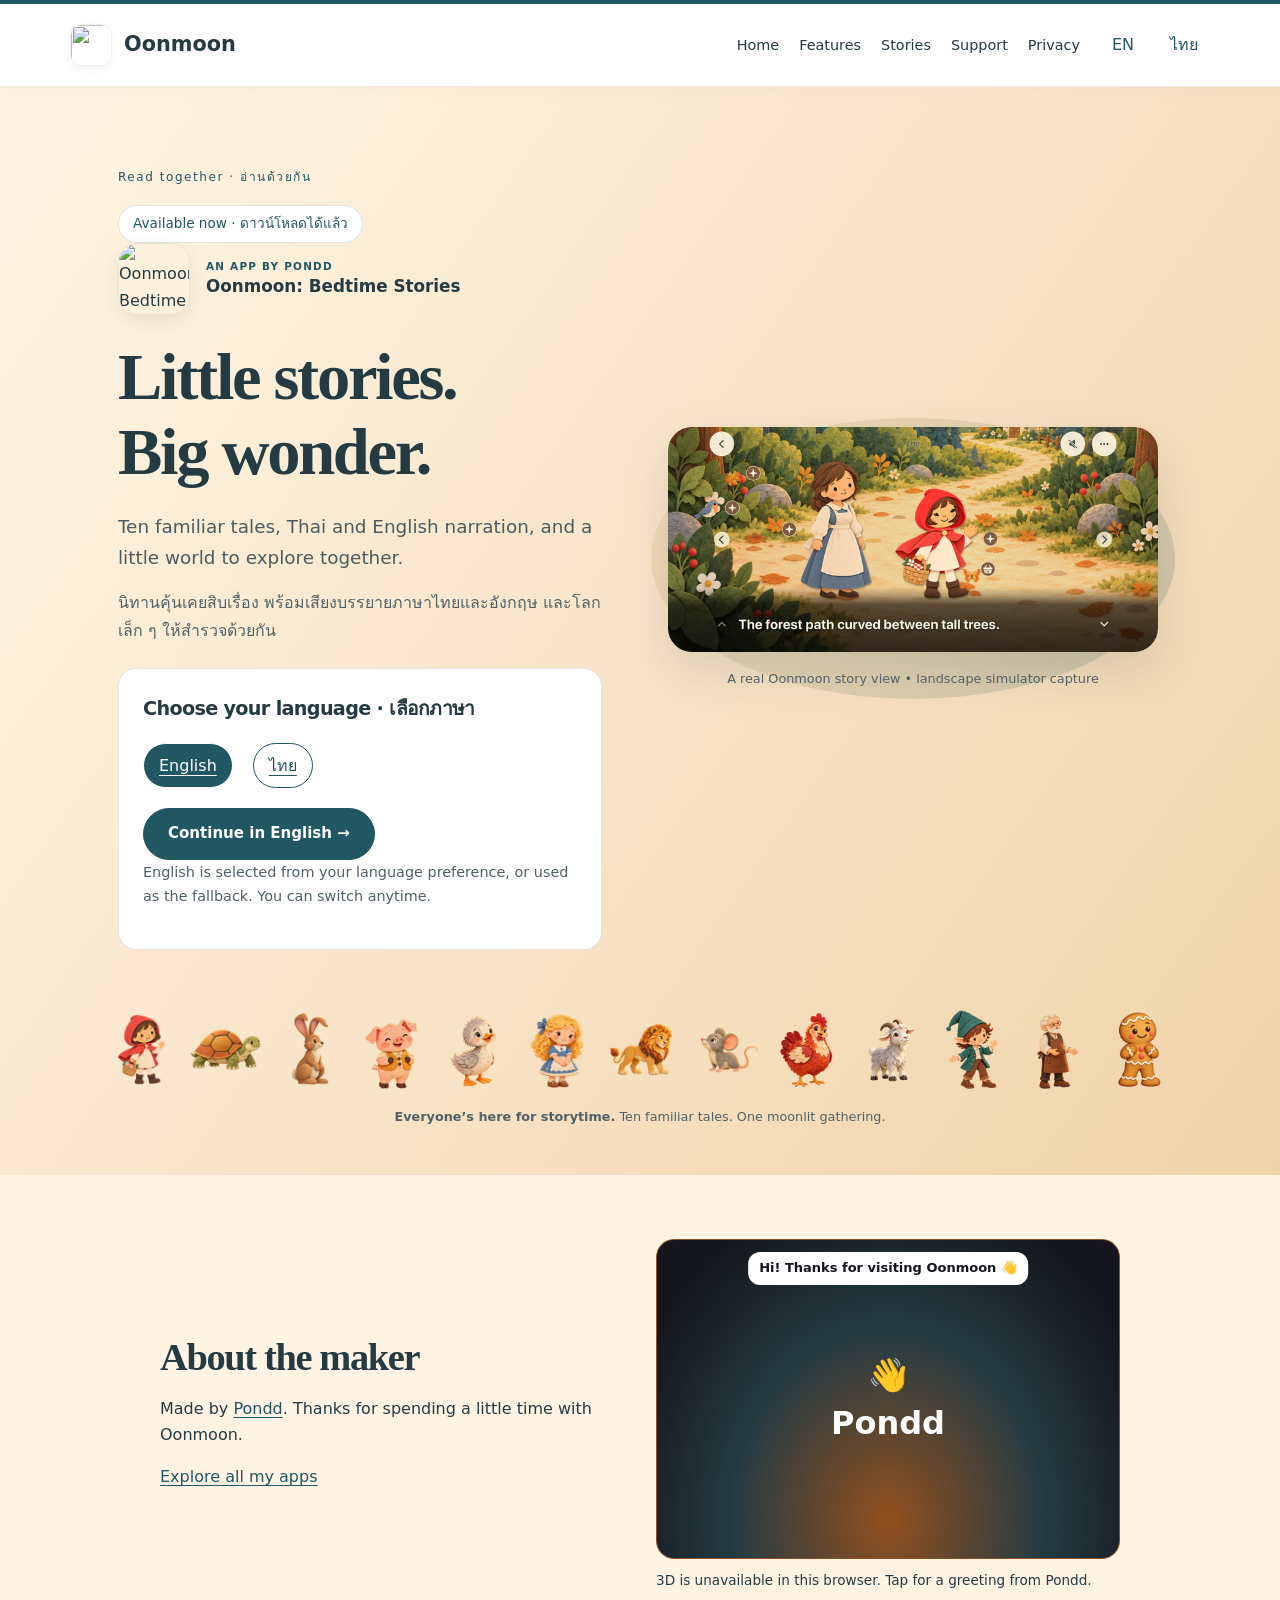
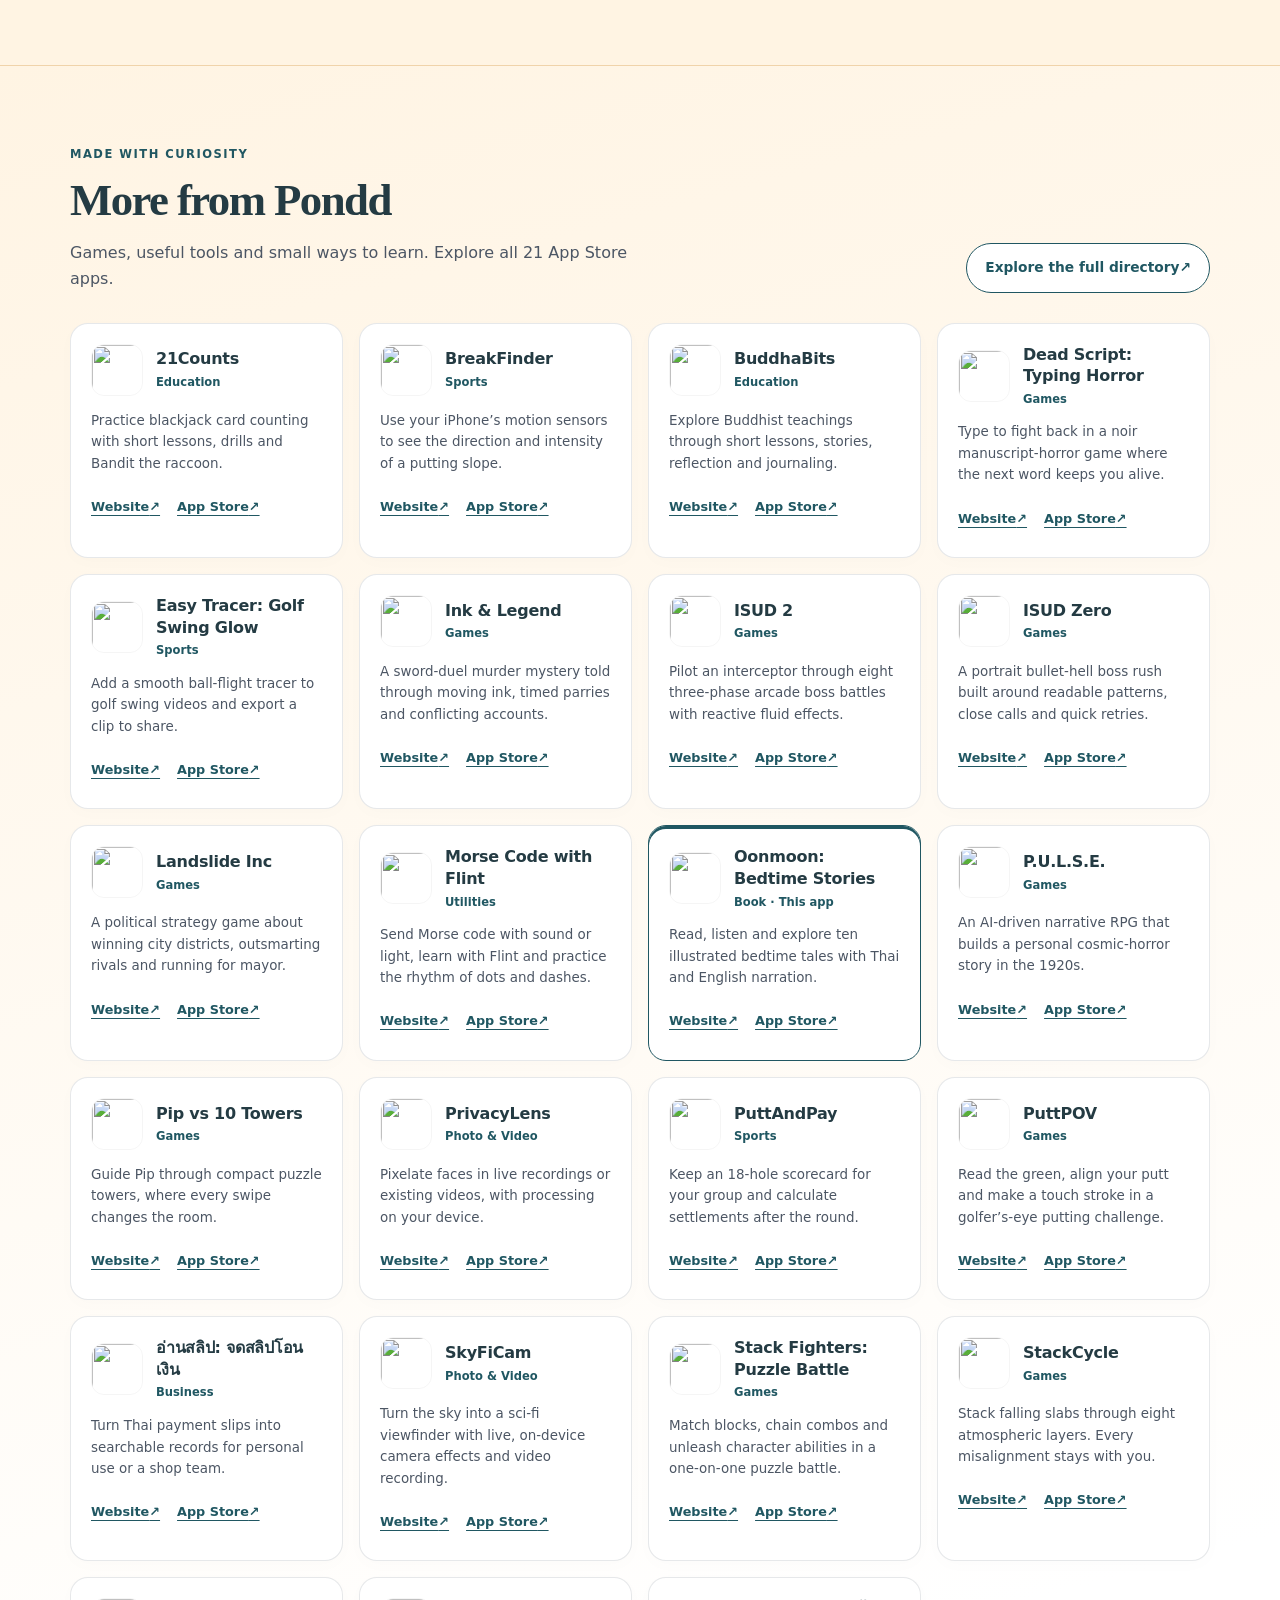
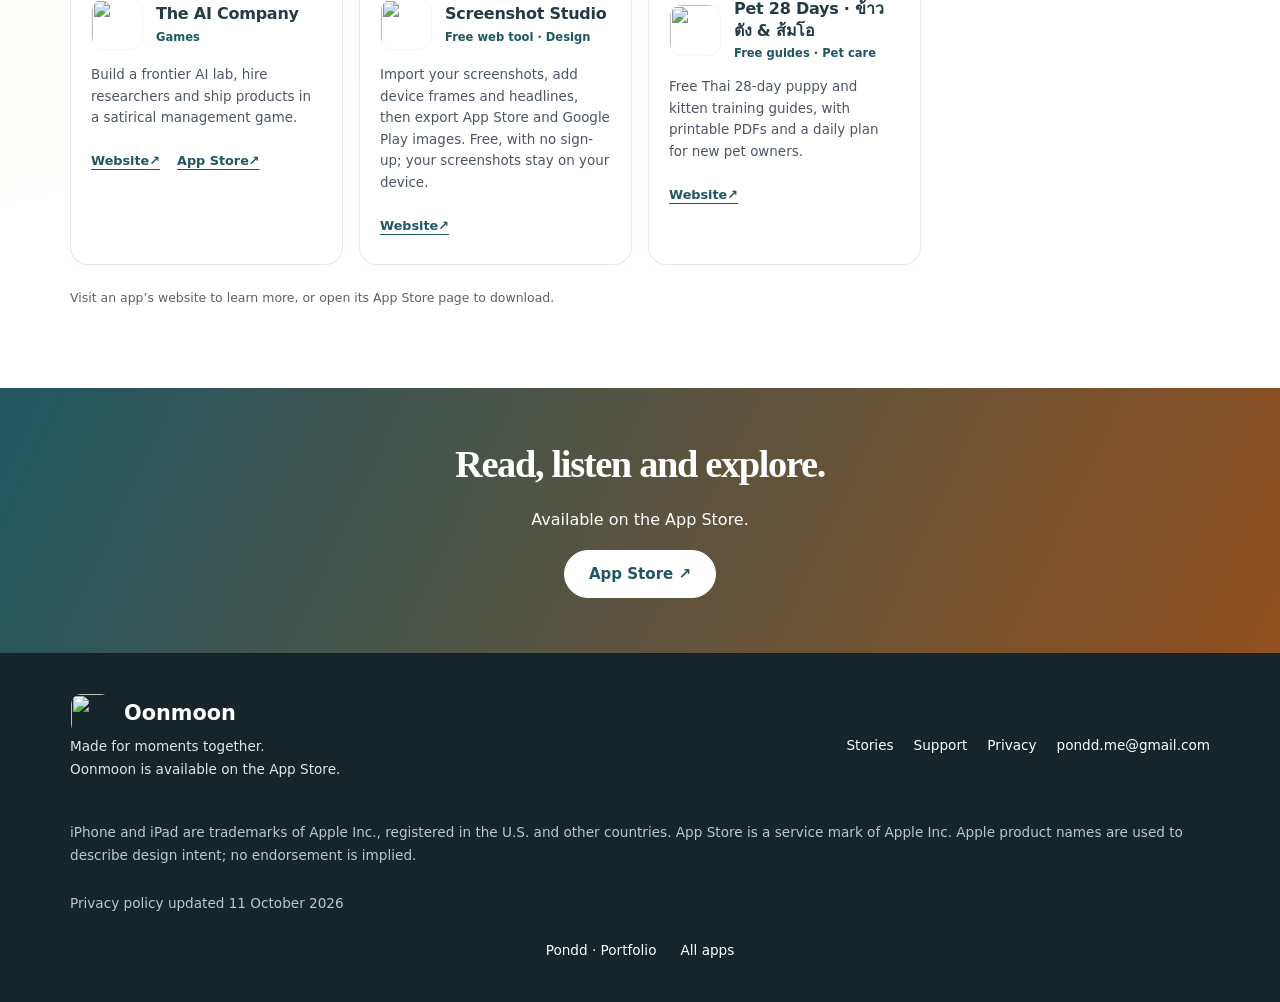
==== commit 679a23c5: "Connect Pet 28 Days with Pondd website network" ====
--- a/index.html
+++ b/index.html
@@ -15,7 +15,7 @@
 <section class="pondd-about" id="about" data-pondd-character data-character-locale="en" aria-label="About the maker"><div class="pondd-about-inner"><div><h2>About the maker</h2><p>Made by <a href="https://pond1982.github.io/Pondd-Page/">Pondd</a>. Thanks for spending a little time with Oonmoon.</p><p><a href="https://pond1982.github.io/Pondd-Page/index.html#apps">Explore all my apps</a></p></div><div><button class="pondd-character-stage" type="button" aria-label="Change Pondd’s dance" aria-describedby="pondd-character-hint"><span class="pondd-character-fallback" aria-hidden="true">👋<br>Pondd</span><span class="bubble" role="status" aria-live="polite">Hi! Thanks for visiting Oonmoon 👋</span></button><p class="pondd-character-hint" id="pondd-character-hint">Tap the character or press Enter to change the dance.</p><button class="pondd-character-pause" type="button" aria-pressed="false" hidden>Pause dancing</button><noscript><p>The 3D Easter egg needs JavaScript. You can still explore the rest of the site.</p></noscript></div></div><script type="application/json" class="pondd-character-lines">["Hi! Thanks for visiting Oonmoon 👋", "Tap me to change the dance!", "ขอบคุณที่แวะมาครับ 🙏", "One little dance before storytime.", "Like it? Explore my other apps ♥", "One more spin!"]</script></section>
 <!-- Pondd character end -->
 <!-- APP FAMILY START -->
-<section class="app-family" id="more-apps" aria-labelledby="app-family-title"><div class="app-family-inner"><div class="app-family-heading"><div><p class="app-family-kicker">Made with curiosity</p><h2 id="app-family-title">More from Pondd</h2><p class="app-family-intro">Games, useful tools and small ways to learn. Explore all 21 App Store apps.</p></div><a class="app-family-directory" href="https://pond1982.github.io/Pondd-Page/apps.html">Explore the full directory <span aria-hidden="true">↗</span></a></div><ul class="app-family-list" role="list"><li class="app-family-item" data-app-id="6763789288"><article aria-labelledby="family-6763789288"><div class="app-family-card-top"><img class="app-family-icon" src="https://pond1982.github.io/Pondd-Page/assets/app-icons/6763789288.webp" width="52" height="52" alt="" decoding="async" loading="lazy"><div><h3 id="family-6763789288">21Counts</h3><p class="app-family-meta">Education</p></div></div><p class="app-family-summary" lang="en">Practice blackjack card counting with short lessons, drills and Bandit the raccoon.</p><div class="app-family-links"><a href="https://pond1982.github.io/21Counts-Web/" aria-label="21Counts website">Website <span aria-hidden="true">↗</span></a><a href="https://apps.apple.com/gb/app/21counts/id6763789288" aria-label="21Counts on the App Store">App Store <span aria-hidden="true">↗</span></a></div></article></li><li class="app-family-item" data-app-id="6752389773"><article aria-labelledby="family-6752389773"><div class="app-family-card-top"><img class="app-family-icon" src="https://pond1982.github.io/Pondd-Page/assets/app-icons/6752389773.webp" width="52" height="52" alt="" decoding="async" loading="lazy"><div><h3 id="family-6752389773">BreakFinder</h3><p class="app-family-meta">Sports</p></div></div><p class="app-family-summary" lang="en">Use your iPhone’s motion sensors to see the direction and intensity of a putting slope.</p><div class="app-family-links"><a href="https://breakfinderweb.pages.dev/" aria-label="BreakFinder website">Website <span aria-hidden="true">↗</span></a><a href="https://apps.apple.com/gb/app/breakfinder/id6752389773" aria-label="BreakFinder on the App Store">App Store <span aria-hidden="true">↗</span></a></div></article></li><li class="app-family-item" data-app-id="6764710521"><article aria-labelledby="family-6764710521"><div class="app-family-card-top"><img class="app-family-icon" src="https://pond1982.github.io/Pondd-Page/assets/app-icons/6764710521.webp" width="52" height="52" alt="" decoding="async" loading="lazy"><div><h3 id="family-6764710521">BuddhaBits</h3><p class="app-family-meta">Education</p></div></div><p class="app-family-summary" lang="en">Explore Buddhist teachings through short lessons, stories, reflection and journaling.</p><div class="app-family-links"><a href="https://pond1982.github.io/BuddhaBits-web/index.html" aria-label="BuddhaBits website">Website <span aria-hidden="true">↗</span></a><a href="https://apps.apple.com/gb/app/buddhabits/id6764710521" aria-label="BuddhaBits on the App Store">App Store <span aria-hidden="true">↗</span></a></div></article></li><li class="app-family-item" data-app-id="6775353218"><article aria-labelledby="family-6775353218"><div class="app-family-card-top"><img class="app-family-icon" src="https://pond1982.github.io/Pondd-Page/assets/app-icons/6775353218.webp" width="52" height="52" alt="" decoding="async" loading="lazy"><div><h3 id="family-6775353218">Dead Script: Typing Horror</h3><p class="app-family-meta">Games</p></div></div><p class="app-family-summary" lang="en">Type to fight back in a noir manuscript-horror game where the next word keeps you alive.</p><div class="app-family-links"><a href="https://pond1982.github.io/iosdeadscriptweb/index.html" aria-label="Dead Script: Typing Horror website">Website <span aria-hidden="true">↗</span></a><a href="https://apps.apple.com/gb/app/dead-script-typing-horror/id6775353218" aria-label="Dead Script: Typing Horror on the App Store">App Store <span aria-hidden="true">↗</span></a></div></article></li><li class="app-family-item" data-app-id="6753145486"><article aria-labelledby="family-6753145486"><div class="app-family-card-top"><img class="app-family-icon" src="https://pond1982.github.io/Pondd-Page/assets/app-icons/6753145486.webp" width="52" height="52" alt="" decoding="async" loading="lazy"><div><h3 id="family-6753145486">Easy Tracer: Golf Swing Glow</h3><p class="app-family-meta">Sports</p></div></div><p class="app-family-summary" lang="en">Add a smooth ball-flight tracer to golf swing videos and export a clip to share.</p><div class="app-family-links"><a href="https://easy-tracer-web.pages.dev/" aria-label="Easy Tracer: Golf Swing Glow website">Website <span aria-hidden="true">↗</span></a><a href="https://apps.apple.com/gb/app/easy-tracer-golf-swing-glow/id6753145486" aria-label="Easy Tracer: Golf Swing Glow on the App Store">App Store <span aria-hidden="true">↗</span></a></div></article></li><li class="app-family-item" data-app-id="6830747339"><article aria-labelledby="family-6830747339"><div class="app-family-card-top"><img class="app-family-icon" src="https://pond1982.github.io/Pondd-Page/assets/app-icons/6830747339.webp" width="52" height="52" alt="" decoding="async" loading="lazy"><div><h3 id="family-6830747339">Ink &amp; Legend</h3><p class="app-family-meta">Games</p></div></div><p class="app-family-summary" lang="en">A sword-duel murder mystery told through moving ink, timed parries and conflicting accounts.</p><div class="app-family-links"><a href="https://pond1982.github.io/ink-and-legend-site/" aria-label="Ink &amp; Legend website">Website <span aria-hidden="true">↗</span></a><a href="https://apps.apple.com/gb/app/ink-legend/id6830747339" aria-label="Ink &amp; Legend on the App Store">App Store <span aria-hidden="true">↗</span></a></div></article></li><li class="app-family-item" data-app-id="6824559010"><article aria-labelledby="family-6824559010"><div class="app-family-card-top"><img class="app-family-icon" src="https://pond1982.github.io/Pondd-Page/assets/app-icons/6824559010.webp" width="52" height="52" alt="" decoding="async" loading="lazy"><div><h3 id="family-6824559010">ISUD 2</h3><p class="app-family-meta">Games</p></div></div><p class="app-family-summary" lang="en">Pilot an interceptor through eight three-phase arcade boss battles with reactive fluid effects.</p><div class="app-family-links"><a href="https://pond1982.github.io/ISUD-Website/isud2-support.html" aria-label="ISUD 2 website">Website <span aria-hidden="true">↗</span></a><a href="https://apps.apple.com/gb/app/isud-2/id6824559010" aria-label="ISUD 2 on the App Store">App Store <span aria-hidden="true">↗</span></a></div></article></li><li class="app-family-item" data-app-id="6765926399"><article aria-labelledby="family-6765926399"><div class="app-family-card-top"><img class="app-family-icon" src="https://pond1982.github.io/Pondd-Page/assets/app-icons/6765926399.webp" width="52" height="52" alt="" decoding="async" loading="lazy"><div><h3 id="family-6765926399">ISUD Zero</h3><p class="app-family-meta">Games</p></div></div><p class="app-family-summary" lang="en">A portrait bullet-hell boss rush built around readable patterns, close calls and quick retries.</p><div class="app-family-links"><a href="https://pond1982.github.io/ISUD-Website/" aria-label="ISUD Zero website">Website <span aria-hidden="true">↗</span></a><a href="https://apps.apple.com/gb/app/isud-zero/id6765926399" aria-label="ISUD Zero on the App Store">App Store <span aria-hidden="true">↗</span></a></div></article></li><li class="app-family-item" data-app-id="6761601860"><article aria-labelledby="family-6761601860"><div class="app-family-card-top"><img class="app-family-icon" src="https://pond1982.github.io/Pondd-Page/assets/app-icons/6761601860.webp" width="52" height="52" alt="" decoding="async" loading="lazy"><div><h3 id="family-6761601860">Landslide Inc</h3><p class="app-family-meta">Games</p></div></div><p class="app-family-summary" lang="en">A political strategy game about winning city districts, outsmarting rivals and running for mayor.</p><div class="app-family-links"><a href="https://pond1982.github.io/Landslide-Web/index.html" aria-label="Landslide Inc website">Website <span aria-hidden="true">↗</span></a><a href="https://apps.apple.com/gb/app/landslide-inc/id6761601860" aria-label="Landslide Inc on the App Store">App Store <span aria-hidden="true">↗</span></a></div></article></li><li class="app-family-item" data-app-id="6818069855"><article aria-labelledby="family-6818069855"><div class="app-family-card-top"><img class="app-family-icon" src="https://pond1982.github.io/Pondd-Page/assets/app-icons/6818069855.webp" width="52" height="52" alt="" decoding="async" loading="lazy"><div><h3 id="family-6818069855">Morse Code with Flint</h3><p class="app-family-meta">Utilities</p></div></div><p class="app-family-summary" lang="en">Send Morse code with sound or light, learn with Flint and practice the rhythm of dots and dashes.</p><div class="app-family-links"><a href="https://pond1982.github.io/Morse-Support-Site/" aria-label="Morse Code with Flint website">Website <span aria-hidden="true">↗</span></a><a href="https://apps.apple.com/gb/app/morse-code-with-flint/id6818069855" aria-label="Morse Code with Flint on the App Store">App Store <span aria-hidden="true">↗</span></a></div></article></li><li class="app-family-item is-current" data-app-id="6821338637"><article aria-labelledby="family-6821338637"><div class="app-family-card-top"><img class="app-family-icon" src="https://pond1982.github.io/Pondd-Page/assets/app-icons/6821338637.webp" width="52" height="52" alt="" decoding="async" loading="lazy"><div><h3 id="family-6821338637">Oonmoon: Bedtime Stories</h3><p class="app-family-meta">Book · This app</p></div></div><p class="app-family-summary" lang="en">Read, listen and explore ten illustrated bedtime tales with Thai and English narration.</p><div class="app-family-links"><a href="https://pond1982.github.io/Oonmoon-Website/en/" aria-label="Oonmoon: Bedtime Stories website">Website <span aria-hidden="true">↗</span></a><a href="https://apps.apple.com/gb/app/oonmoon-bedtime-stories/id6821338637" aria-label="Oonmoon: Bedtime Stories on the App Store">App Store <span aria-hidden="true">↗</span></a></div></article></li><li class="app-family-item" data-app-id="6762054116"><article aria-labelledby="family-6762054116"><div class="app-family-card-top"><img class="app-family-icon" src="https://pond1982.github.io/Pondd-Page/assets/app-icons/6762054116.webp" width="52" height="52" alt="" decoding="async" loading="lazy"><div><h3 id="family-6762054116">P.U.L.S.E.</h3><p class="app-family-meta">Games</p></div></div><p class="app-family-summary" lang="en">An AI-driven narrative RPG that builds a personal cosmic-horror story in the 1920s.</p><div class="app-family-links"><a href="https://pulse-web-5vx.pages.dev/" aria-label="P.U.L.S.E. website">Website <span aria-hidden="true">↗</span></a><a href="https://apps.apple.com/gb/app/p-u-l-s-e/id6762054116" aria-label="P.U.L.S.E. on the App Store">App Store <span aria-hidden="true">↗</span></a></div></article></li><li class="app-family-item" data-app-id="6766553847"><article aria-labelledby="family-6766553847"><div class="app-family-card-top"><img class="app-family-icon" src="https://pond1982.github.io/Pondd-Page/assets/app-icons/6766553847.webp" width="52" height="52" alt="" decoding="async" loading="lazy"><div><h3 id="family-6766553847">Pip vs 10 Towers</h3><p class="app-family-meta">Games</p></div></div><p class="app-family-summary" lang="en">Guide Pip through compact puzzle towers, where every swipe changes the room.</p><div class="app-family-links"><a href="https://pond1982.github.io/StepBlade-Website/index.html" aria-label="Pip vs 10 Towers website">Website <span aria-hidden="true">↗</span></a><a href="https://apps.apple.com/gb/app/pip-vs-10-towers/id6766553847" aria-label="Pip vs 10 Towers on the App Store">App Store <span aria-hidden="true">↗</span></a></div></article></li><li class="app-family-item" data-app-id="6752596764"><article aria-labelledby="family-6752596764"><div class="app-family-card-top"><img class="app-family-icon" src="https://pond1982.github.io/Pondd-Page/assets/app-icons/6752596764.webp" width="52" height="52" alt="" decoding="async" loading="lazy"><div><h3 id="family-6752596764">PrivacyLens</h3><p class="app-family-meta">Photo &amp; Video</p></div></div><p class="app-family-summary" lang="en">Pixelate faces in live recordings or existing videos, with processing on your device.</p><div class="app-family-links"><a href="https://privacylensweb.pages.dev/" aria-label="PrivacyLens website">Website <span aria-hidden="true">↗</span></a><a href="https://apps.apple.com/gb/app/privacylens/id6752596764" aria-label="PrivacyLens on the App Store">App Store <span aria-hidden="true">↗</span></a></div></article></li><li class="app-family-item" data-app-id="6752640120"><article aria-labelledby="family-6752640120"><div class="app-family-card-top"><img class="app-family-icon" src="https://pond1982.github.io/Pondd-Page/assets/app-icons/6752640120.webp" width="52" height="52" alt="" decoding="async" loading="lazy"><div><h3 id="family-6752640120">PuttAndPay</h3><p class="app-family-meta">Sports</p></div></div><p class="app-family-summary" lang="en">Keep an 18-hole scorecard for your group and calculate settlements after the round.</p><div class="app-family-links"><a href="https://puttandpayweb.pages.dev/" aria-label="PuttAndPay website">Website <span aria-hidden="true">↗</span></a><a href="https://apps.apple.com/gb/app/puttandpay/id6752640120" aria-label="PuttAndPay on the App Store">App Store <span aria-hidden="true">↗</span></a></div></article></li><li class="app-family-item" data-app-id="6771718899"><article aria-labelledby="family-6771718899"><div class="app-family-card-top"><img class="app-family-icon" src="https://pond1982.github.io/Pondd-Page/assets/app-icons/6771718899.webp" width="52" height="52" alt="" decoding="async" loading="lazy"><div><h3 id="family-6771718899">PuttPOV</h3><p class="app-family-meta">Games</p></div></div><p class="app-family-summary" lang="en">Read the green, align your putt and make a touch stroke in a golfer’s-eye putting challenge.</p><div class="app-family-links"><a href="https://pond1982.github.io/PuttPOV-Website/" aria-label="PuttPOV website">Website <span aria-hidden="true">↗</span></a><a href="https://apps.apple.com/gb/app/puttpov/id6771718899" aria-label="PuttPOV on the App Store">App Store <span aria-hidden="true">↗</span></a></div></article></li><li class="app-family-item" data-app-id="6765605900"><article aria-labelledby="family-6765605900"><div class="app-family-card-top"><img class="app-family-icon" src="https://pond1982.github.io/Pondd-Page/assets/app-icons/6765605900.webp" width="52" height="52" alt="" decoding="async" loading="lazy"><div><h3 id="family-6765605900">อ่านสลิป: จดสลิปโอนเงิน</h3><p class="app-family-meta">Business</p></div></div><p class="app-family-summary" lang="en">Turn Thai payment slips into searchable records for personal use or a shop team.</p><div class="app-family-links"><a href="https://pond1982.github.io/ReadSlipWebsite/index.html" aria-label="อ่านสลิป: จดสลิปโอนเงิน website">Website <span aria-hidden="true">↗</span></a><a href="https://apps.apple.com/gb/app/%E0%B8%AD-%E0%B8%B2%E0%B8%99%E0%B8%AA%E0%B8%A5-%E0%B8%9B-%E0%B8%88%E0%B8%94%E0%B8%AA%E0%B8%A5-%E0%B8%9B%E0%B9%82%E0%B8%AD%E0%B8%99%E0%B9%80%E0%B8%87-%E0%B8%99/id6765605900" aria-label="อ่านสลิป: จดสลิปโอนเงิน on the App Store">App Store <span aria-hidden="true">↗</span></a></div></article></li><li class="app-family-item" data-app-id="6773614646"><article aria-labelledby="family-6773614646"><div class="app-family-card-top"><img class="app-family-icon" src="https://pond1982.github.io/Pondd-Page/assets/app-icons/6773614646.webp" width="52" height="52" alt="" decoding="async" loading="lazy"><div><h3 id="family-6773614646">SkyFiCam</h3><p class="app-family-meta">Photo &amp; Video</p></div></div><p class="app-family-summary" lang="en">Turn the sky into a sci-fi viewfinder with live, on-device camera effects and video recording.</p><div class="app-family-links"><a href="https://pond1982.github.io/SkyFiWeb/" aria-label="SkyFiCam website">Website <span aria-hidden="true">↗</span></a><a href="https://apps.apple.com/gb/app/skyficam/id6773614646" aria-label="SkyFiCam on the App Store">App Store <span aria-hidden="true">↗</span></a></div></article></li><li class="app-family-item" data-app-id="6762288266"><article aria-labelledby="family-6762288266"><div class="app-family-card-top"><img class="app-family-icon" src="https://pond1982.github.io/Pondd-Page/assets/app-icons/6762288266.webp" width="52" height="52" alt="" decoding="async" loading="lazy"><div><h3 id="family-6762288266">Stack Fighters: Puzzle Battle</h3><p class="app-family-meta">Games</p></div></div><p class="app-family-summary" lang="en">Match blocks, chain combos and unleash character abilities in a one-on-one puzzle battle.</p><div class="app-family-links"><a href="https://pond1982.github.io/stackfighters-site/index.html" aria-label="Stack Fighters: Puzzle Battle website">Website <span aria-hidden="true">↗</span></a><a href="https://apps.apple.com/gb/app/stack-fighters-puzzle-battle/id6762288266" aria-label="Stack Fighters: Puzzle Battle on the App Store">App Store <span aria-hidden="true">↗</span></a></div></article></li><li class="app-family-item" data-app-id="6764340971"><article aria-labelledby="family-6764340971"><div class="app-family-card-top"><img class="app-family-icon" src="https://pond1982.github.io/Pondd-Page/assets/app-icons/6764340971.webp" width="52" height="52" alt="" decoding="async" loading="lazy"><div><h3 id="family-6764340971">StackCycle</h3><p class="app-family-meta">Games</p></div></div><p class="app-family-summary" lang="en">Stack falling slabs through eight atmospheric layers. Every misalignment stays with you.</p><div class="app-family-links"><a href="https://pond1982.github.io/stackcycle---web/" aria-label="StackCycle website">Website <span aria-hidden="true">↗</span></a><a href="https://apps.apple.com/gb/app/stackcycle/id6764340971" aria-label="StackCycle on the App Store">App Store <span aria-hidden="true">↗</span></a></div></article></li><li class="app-family-item" data-app-id="6777710816"><article aria-labelledby="family-6777710816"><div class="app-family-card-top"><img class="app-family-icon" src="https://pond1982.github.io/Pondd-Page/assets/app-icons/6777710816.webp" width="52" height="52" alt="" decoding="async" loading="lazy"><div><h3 id="family-6777710816">The AI Company</h3><p class="app-family-meta">Games</p></div></div><p class="app-family-summary" lang="en">Build a frontier AI lab, hire researchers and ship products in a satirical management game.</p><div class="app-family-links"><a href="https://pond1982.github.io/TheAiCompanyWeb/" aria-label="The AI Company website">Website <span aria-hidden="true">↗</span></a><a href="https://apps.apple.com/gb/app/the-ai-company/id6777710816" aria-label="The AI Company on the App Store">App Store <span aria-hidden="true">↗</span></a></div></article></li></ul><p class="app-family-note">Visit an app’s website to learn more, or open its App Store page to download.</p></div></section>
+<section class="app-family" id="more-apps" aria-labelledby="app-family-title"><div class="app-family-inner"><div class="app-family-heading"><div><p class="app-family-kicker">Made with curiosity</p><h2 id="app-family-title">More from Pondd</h2><p class="app-family-intro">Games, useful tools and small ways to learn. Explore all 21 App Store apps.</p></div><a class="app-family-directory" href="https://pond1982.github.io/Pondd-Page/apps.html">Explore the full directory <span aria-hidden="true">↗</span></a></div><ul class="app-family-list" role="list"><li class="app-family-item" data-app-id="6763789288"><article aria-labelledby="family-6763789288"><div class="app-family-card-top"><img class="app-family-icon" src="https://pond1982.github.io/Pondd-Page/assets/app-icons/6763789288.webp" width="52" height="52" alt="" decoding="async" loading="lazy"><div><h3 id="family-6763789288">21Counts</h3><p class="app-family-meta">Education</p></div></div><p class="app-family-summary" lang="en">Practice blackjack card counting with short lessons, drills and Bandit the raccoon.</p><div class="app-family-links"><a href="https://pond1982.github.io/21Counts-Web/" aria-label="21Counts website">Website <span aria-hidden="true">↗</span></a><a href="https://apps.apple.com/gb/app/21counts/id6763789288" aria-label="21Counts on the App Store">App Store <span aria-hidden="true">↗</span></a></div></article></li><li class="app-family-item" data-app-id="6752389773"><article aria-labelledby="family-6752389773"><div class="app-family-card-top"><img class="app-family-icon" src="https://pond1982.github.io/Pondd-Page/assets/app-icons/6752389773.webp" width="52" height="52" alt="" decoding="async" loading="lazy"><div><h3 id="family-6752389773">BreakFinder</h3><p class="app-family-meta">Sports</p></div></div><p class="app-family-summary" lang="en">Use your iPhone’s motion sensors to see the direction and intensity of a putting slope.</p><div class="app-family-links"><a href="https://breakfinderweb.pages.dev/" aria-label="BreakFinder website">Website <span aria-hidden="true">↗</span></a><a href="https://apps.apple.com/gb/app/breakfinder/id6752389773" aria-label="BreakFinder on the App Store">App Store <span aria-hidden="true">↗</span></a></div></article></li><li class="app-family-item" data-app-id="6764710521"><article aria-labelledby="family-6764710521"><div class="app-family-card-top"><img class="app-family-icon" src="https://pond1982.github.io/Pondd-Page/assets/app-icons/6764710521.webp" width="52" height="52" alt="" decoding="async" loading="lazy"><div><h3 id="family-6764710521">BuddhaBits</h3><p class="app-family-meta">Education</p></div></div><p class="app-family-summary" lang="en">Explore Buddhist teachings through short lessons, stories, reflection and journaling.</p><div class="app-family-links"><a href="https://pond1982.github.io/BuddhaBits-web/index.html" aria-label="BuddhaBits website">Website <span aria-hidden="true">↗</span></a><a href="https://apps.apple.com/gb/app/buddhabits/id6764710521" aria-label="BuddhaBits on the App Store">App Store <span aria-hidden="true">↗</span></a></div></article></li><li class="app-family-item" data-app-id="6775353218"><article aria-labelledby="family-6775353218"><div class="app-family-card-top"><img class="app-family-icon" src="https://pond1982.github.io/Pondd-Page/assets/app-icons/6775353218.webp" width="52" height="52" alt="" decoding="async" loading="lazy"><div><h3 id="family-6775353218">Dead Script: Typing Horror</h3><p class="app-family-meta">Games</p></div></div><p class="app-family-summary" lang="en">Type to fight back in a noir manuscript-horror game where the next word keeps you alive.</p><div class="app-family-links"><a href="https://pond1982.github.io/iosdeadscriptweb/index.html" aria-label="Dead Script: Typing Horror website">Website <span aria-hidden="true">↗</span></a><a href="https://apps.apple.com/gb/app/dead-script-typing-horror/id6775353218" aria-label="Dead Script: Typing Horror on the App Store">App Store <span aria-hidden="true">↗</span></a></div></article></li><li class="app-family-item" data-app-id="6753145486"><article aria-labelledby="family-6753145486"><div class="app-family-card-top"><img class="app-family-icon" src="https://pond1982.github.io/Pondd-Page/assets/app-icons/6753145486.webp" width="52" height="52" alt="" decoding="async" loading="lazy"><div><h3 id="family-6753145486">Easy Tracer: Golf Swing Glow</h3><p class="app-family-meta">Sports</p></div></div><p class="app-family-summary" lang="en">Add a smooth ball-flight tracer to golf swing videos and export a clip to share.</p><div class="app-family-links"><a href="https://easy-tracer-web.pages.dev/" aria-label="Easy Tracer: Golf Swing Glow website">Website <span aria-hidden="true">↗</span></a><a href="https://apps.apple.com/gb/app/easy-tracer-golf-swing-glow/id6753145486" aria-label="Easy Tracer: Golf Swing Glow on the App Store">App Store <span aria-hidden="true">↗</span></a></div></article></li><li class="app-family-item" data-app-id="6830747339"><article aria-labelledby="family-6830747339"><div class="app-family-card-top"><img class="app-family-icon" src="https://pond1982.github.io/Pondd-Page/assets/app-icons/6830747339.webp" width="52" height="52" alt="" decoding="async" loading="lazy"><div><h3 id="family-6830747339">Ink &amp; Legend</h3><p class="app-family-meta">Games</p></div></div><p class="app-family-summary" lang="en">A sword-duel murder mystery told through moving ink, timed parries and conflicting accounts.</p><div class="app-family-links"><a href="https://pond1982.github.io/ink-and-legend-site/" aria-label="Ink &amp; Legend website">Website <span aria-hidden="true">↗</span></a><a href="https://apps.apple.com/gb/app/ink-legend/id6830747339" aria-label="Ink &amp; Legend on the App Store">App Store <span aria-hidden="true">↗</span></a></div></article></li><li class="app-family-item" data-app-id="6824559010"><article aria-labelledby="family-6824559010"><div class="app-family-card-top"><img class="app-family-icon" src="https://pond1982.github.io/Pondd-Page/assets/app-icons/6824559010.webp" width="52" height="52" alt="" decoding="async" loading="lazy"><div><h3 id="family-6824559010">ISUD 2</h3><p class="app-family-meta">Games</p></div></div><p class="app-family-summary" lang="en">Pilot an interceptor through eight three-phase arcade boss battles with reactive fluid effects.</p><div class="app-family-links"><a href="https://pond1982.github.io/ISUD-Website/isud2-support.html" aria-label="ISUD 2 website">Website <span aria-hidden="true">↗</span></a><a href="https://apps.apple.com/gb/app/isud-2/id6824559010" aria-label="ISUD 2 on the App Store">App Store <span aria-hidden="true">↗</span></a></div></article></li><li class="app-family-item" data-app-id="6765926399"><article aria-labelledby="family-6765926399"><div class="app-family-card-top"><img class="app-family-icon" src="https://pond1982.github.io/Pondd-Page/assets/app-icons/6765926399.webp" width="52" height="52" alt="" decoding="async" loading="lazy"><div><h3 id="family-6765926399">ISUD Zero</h3><p class="app-family-meta">Games</p></div></div><p class="app-family-summary" lang="en">A portrait bullet-hell boss rush built around readable patterns, close calls and quick retries.</p><div class="app-family-links"><a href="https://pond1982.github.io/ISUD-Website/" aria-label="ISUD Zero website">Website <span aria-hidden="true">↗</span></a><a href="https://apps.apple.com/gb/app/isud-zero/id6765926399" aria-label="ISUD Zero on the App Store">App Store <span aria-hidden="true">↗</span></a></div></article></li><li class="app-family-item" data-app-id="6761601860"><article aria-labelledby="family-6761601860"><div class="app-family-card-top"><img class="app-family-icon" src="https://pond1982.github.io/Pondd-Page/assets/app-icons/6761601860.webp" width="52" height="52" alt="" decoding="async" loading="lazy"><div><h3 id="family-6761601860">Landslide Inc</h3><p class="app-family-meta">Games</p></div></div><p class="app-family-summary" lang="en">A political strategy game about winning city districts, outsmarting rivals and running for mayor.</p><div class="app-family-links"><a href="https://pond1982.github.io/Landslide-Web/index.html" aria-label="Landslide Inc website">Website <span aria-hidden="true">↗</span></a><a href="https://apps.apple.com/gb/app/landslide-inc/id6761601860" aria-label="Landslide Inc on the App Store">App Store <span aria-hidden="true">↗</span></a></div></article></li><li class="app-family-item" data-app-id="6818069855"><article aria-labelledby="family-6818069855"><div class="app-family-card-top"><img class="app-family-icon" src="https://pond1982.github.io/Pondd-Page/assets/app-icons/6818069855.webp" width="52" height="52" alt="" decoding="async" loading="lazy"><div><h3 id="family-6818069855">Morse Code with Flint</h3><p class="app-family-meta">Utilities</p></div></div><p class="app-family-summary" lang="en">Send Morse code with sound or light, learn with Flint and practice the rhythm of dots and dashes.</p><div class="app-family-links"><a href="https://pond1982.github.io/Morse-Support-Site/" aria-label="Morse Code with Flint website">Website <span aria-hidden="true">↗</span></a><a href="https://apps.apple.com/gb/app/morse-code-with-flint/id6818069855" aria-label="Morse Code with Flint on the App Store">App Store <span aria-hidden="true">↗</span></a></div></article></li><li class="app-family-item is-current" data-app-id="6821338637"><article aria-labelledby="family-6821338637"><div class="app-family-card-top"><img class="app-family-icon" src="https://pond1982.github.io/Pondd-Page/assets/app-icons/6821338637.webp" width="52" height="52" alt="" decoding="async" loading="lazy"><div><h3 id="family-6821338637">Oonmoon: Bedtime Stories</h3><p class="app-family-meta">Book · This app</p></div></div><p class="app-family-summary" lang="en">Read, listen and explore ten illustrated bedtime tales with Thai and English narration.</p><div class="app-family-links"><a href="https://pond1982.github.io/Oonmoon-Website/en/" aria-label="Oonmoon: Bedtime Stories website">Website <span aria-hidden="true">↗</span></a><a href="https://apps.apple.com/gb/app/oonmoon-bedtime-stories/id6821338637" aria-label="Oonmoon: Bedtime Stories on the App Store">App Store <span aria-hidden="true">↗</span></a></div></article></li><li class="app-family-item" data-app-id="6762054116"><article aria-labelledby="family-6762054116"><div class="app-family-card-top"><img class="app-family-icon" src="https://pond1982.github.io/Pondd-Page/assets/app-icons/6762054116.webp" width="52" height="52" alt="" decoding="async" loading="lazy"><div><h3 id="family-6762054116">P.U.L.S.E.</h3><p class="app-family-meta">Games</p></div></div><p class="app-family-summary" lang="en">An AI-driven narrative RPG that builds a personal cosmic-horror story in the 1920s.</p><div class="app-family-links"><a href="https://pulse-web-5vx.pages.dev/" aria-label="P.U.L.S.E. website">Website <span aria-hidden="true">↗</span></a><a href="https://apps.apple.com/gb/app/p-u-l-s-e/id6762054116" aria-label="P.U.L.S.E. on the App Store">App Store <span aria-hidden="true">↗</span></a></div></article></li><li class="app-family-item" data-app-id="6766553847"><article aria-labelledby="family-6766553847"><div class="app-family-card-top"><img class="app-family-icon" src="https://pond1982.github.io/Pondd-Page/assets/app-icons/6766553847.webp" width="52" height="52" alt="" decoding="async" loading="lazy"><div><h3 id="family-6766553847">Pip vs 10 Towers</h3><p class="app-family-meta">Games</p></div></div><p class="app-family-summary" lang="en">Guide Pip through compact puzzle towers, where every swipe changes the room.</p><div class="app-family-links"><a href="https://pond1982.github.io/StepBlade-Website/index.html" aria-label="Pip vs 10 Towers website">Website <span aria-hidden="true">↗</span></a><a href="https://apps.apple.com/gb/app/pip-vs-10-towers/id6766553847" aria-label="Pip vs 10 Towers on the App Store">App Store <span aria-hidden="true">↗</span></a></div></article></li><li class="app-family-item" data-app-id="6752596764"><article aria-labelledby="family-6752596764"><div class="app-family-card-top"><img class="app-family-icon" src="https://pond1982.github.io/Pondd-Page/assets/app-icons/6752596764.webp" width="52" height="52" alt="" decoding="async" loading="lazy"><div><h3 id="family-6752596764">PrivacyLens</h3><p class="app-family-meta">Photo &amp; Video</p></div></div><p class="app-family-summary" lang="en">Pixelate faces in live recordings or existing videos, with processing on your device.</p><div class="app-family-links"><a href="https://privacylensweb.pages.dev/" aria-label="PrivacyLens website">Website <span aria-hidden="true">↗</span></a><a href="https://apps.apple.com/gb/app/privacylens/id6752596764" aria-label="PrivacyLens on the App Store">App Store <span aria-hidden="true">↗</span></a></div></article></li><li class="app-family-item" data-app-id="6752640120"><article aria-labelledby="family-6752640120"><div class="app-family-card-top"><img class="app-family-icon" src="https://pond1982.github.io/Pondd-Page/assets/app-icons/6752640120.webp" width="52" height="52" alt="" decoding="async" loading="lazy"><div><h3 id="family-6752640120">PuttAndPay</h3><p class="app-family-meta">Sports</p></div></div><p class="app-family-summary" lang="en">Keep an 18-hole scorecard for your group and calculate settlements after the round.</p><div class="app-family-links"><a href="https://puttandpayweb.pages.dev/" aria-label="PuttAndPay website">Website <span aria-hidden="true">↗</span></a><a href="https://apps.apple.com/gb/app/puttandpay/id6752640120" aria-label="PuttAndPay on the App Store">App Store <span aria-hidden="true">↗</span></a></div></article></li><li class="app-family-item" data-app-id="6771718899"><article aria-labelledby="family-6771718899"><div class="app-family-card-top"><img class="app-family-icon" src="https://pond1982.github.io/Pondd-Page/assets/app-icons/6771718899.webp" width="52" height="52" alt="" decoding="async" loading="lazy"><div><h3 id="family-6771718899">PuttPOV</h3><p class="app-family-meta">Games</p></div></div><p class="app-family-summary" lang="en">Read the green, align your putt and make a touch stroke in a golfer’s-eye putting challenge.</p><div class="app-family-links"><a href="https://pond1982.github.io/PuttPOV-Website/" aria-label="PuttPOV website">Website <span aria-hidden="true">↗</span></a><a href="https://apps.apple.com/gb/app/puttpov/id6771718899" aria-label="PuttPOV on the App Store">App Store <span aria-hidden="true">↗</span></a></div></article></li><li class="app-family-item" data-app-id="6765605900"><article aria-labelledby="family-6765605900"><div class="app-family-card-top"><img class="app-family-icon" src="https://pond1982.github.io/Pondd-Page/assets/app-icons/6765605900.webp" width="52" height="52" alt="" decoding="async" loading="lazy"><div><h3 id="family-6765605900">อ่านสลิป: จดสลิปโอนเงิน</h3><p class="app-family-meta">Business</p></div></div><p class="app-family-summary" lang="en">Turn Thai payment slips into searchable records for personal use or a shop team.</p><div class="app-family-links"><a href="https://pond1982.github.io/ReadSlipWebsite/index.html" aria-label="อ่านสลิป: จดสลิปโอนเงิน website">Website <span aria-hidden="true">↗</span></a><a href="https://apps.apple.com/gb/app/%E0%B8%AD-%E0%B8%B2%E0%B8%99%E0%B8%AA%E0%B8%A5-%E0%B8%9B-%E0%B8%88%E0%B8%94%E0%B8%AA%E0%B8%A5-%E0%B8%9B%E0%B9%82%E0%B8%AD%E0%B8%99%E0%B9%80%E0%B8%87-%E0%B8%99/id6765605900" aria-label="อ่านสลิป: จดสลิปโอนเงิน on the App Store">App Store <span aria-hidden="true">↗</span></a></div></article></li><li class="app-family-item" data-app-id="6773614646"><article aria-labelledby="family-6773614646"><div class="app-family-card-top"><img class="app-family-icon" src="https://pond1982.github.io/Pondd-Page/assets/app-icons/6773614646.webp" width="52" height="52" alt="" decoding="async" loading="lazy"><div><h3 id="family-6773614646">SkyFiCam</h3><p class="app-family-meta">Photo &amp; Video</p></div></div><p class="app-family-summary" lang="en">Turn the sky into a sci-fi viewfinder with live, on-device camera effects and video recording.</p><div class="app-family-links"><a href="https://pond1982.github.io/SkyFiWeb/" aria-label="SkyFiCam website">Website <span aria-hidden="true">↗</span></a><a href="https://apps.apple.com/gb/app/skyficam/id6773614646" aria-label="SkyFiCam on the App Store">App Store <span aria-hidden="true">↗</span></a></div></article></li><li class="app-family-item" data-app-id="6762288266"><article aria-labelledby="family-6762288266"><div class="app-family-card-top"><img class="app-family-icon" src="https://pond1982.github.io/Pondd-Page/assets/app-icons/6762288266.webp" width="52" height="52" alt="" decoding="async" loading="lazy"><div><h3 id="family-6762288266">Stack Fighters: Puzzle Battle</h3><p class="app-family-meta">Games</p></div></div><p class="app-family-summary" lang="en">Match blocks, chain combos and unleash character abilities in a one-on-one puzzle battle.</p><div class="app-family-links"><a href="https://pond1982.github.io/stackfighters-site/index.html" aria-label="Stack Fighters: Puzzle Battle website">Website <span aria-hidden="true">↗</span></a><a href="https://apps.apple.com/gb/app/stack-fighters-puzzle-battle/id6762288266" aria-label="Stack Fighters: Puzzle Battle on the App Store">App Store <span aria-hidden="true">↗</span></a></div></article></li><li class="app-family-item" data-app-id="6764340971"><article aria-labelledby="family-6764340971"><div class="app-family-card-top"><img class="app-family-icon" src="https://pond1982.github.io/Pondd-Page/assets/app-icons/6764340971.webp" width="52" height="52" alt="" decoding="async" loading="lazy"><div><h3 id="family-6764340971">StackCycle</h3><p class="app-family-meta">Games</p></div></div><p class="app-family-summary" lang="en">Stack falling slabs through eight atmospheric layers. Every misalignment stays with you.</p><div class="app-family-links"><a href="https://pond1982.github.io/stackcycle---web/" aria-label="StackCycle website">Website <span aria-hidden="true">↗</span></a><a href="https://apps.apple.com/gb/app/stackcycle/id6764340971" aria-label="StackCycle on the App Store">App Store <span aria-hidden="true">↗</span></a></div></article></li><li class="app-family-item" data-app-id="6777710816"><article aria-labelledby="family-6777710816"><div class="app-family-card-top"><img class="app-family-icon" src="https://pond1982.github.io/Pondd-Page/assets/app-icons/6777710816.webp" width="52" height="52" alt="" decoding="async" loading="lazy"><div><h3 id="family-6777710816">The AI Company</h3><p class="app-family-meta">Games</p></div></div><p class="app-family-summary" lang="en">Build a frontier AI lab, hire researchers and ship products in a satirical management game.</p><div class="app-family-links"><a href="https://pond1982.github.io/TheAiCompanyWeb/" aria-label="The AI Company website">Website <span aria-hidden="true">↗</span></a><a href="https://apps.apple.com/gb/app/the-ai-company/id6777710816" aria-label="The AI Company on the App Store">App Store <span aria-hidden="true">↗</span></a></div></article></li><li class="app-family-item" data-app-id="screenshot-studio"><article aria-labelledby="family-screenshot-studio"><div class="app-family-card-top"><img class="app-family-icon" src="https://pond1982.github.io/Pondd-Page/assets/app-icons/screenshot-studio.svg" width="52" height="52" alt="" decoding="async" loading="lazy"><div><h3 id="family-screenshot-studio">Screenshot Studio</h3><p class="app-family-meta">Free web tool · Design</p></div></div><p class="app-family-summary" lang="en">Import your screenshots, add device frames and headlines, then export App Store and Google Play images. Free, with no sign-up; your screenshots stay on your device.</p><div class="app-family-links"><a href="https://pond1982.github.io/screenshot-studio/">Website <span aria-hidden="true">↗</span></a></div></article></li><li class="app-family-item" data-app-id="pet-28-days"><article aria-labelledby="family-pet-28-days"><div class="app-family-card-top"><img class="app-family-icon" src="https://pond1982.github.io/Pondd-Page/assets/app-icons/pet-28-days.png" width="52" height="52" alt="" decoding="async" loading="lazy"><div><h3 id="family-pet-28-days">Pet 28 Days · ข้าวตัง &amp; ส้มโอ</h3><p class="app-family-meta">Free guides · Pet care</p></div></div><p class="app-family-summary" lang="en">Free Thai 28-day puppy and kitten training guides, with printable PDFs and a daily plan for new pet owners.</p><div class="app-family-links"><a href="https://pond1982.github.io/pet-28-days/">Website <span aria-hidden="true">↗</span></a></div></article></li></ul><p class="app-family-note">Visit an app’s website to learn more, or open its App Store page to download.</p></div></section>
 <!-- APP FAMILY END -->
 
 </main><section class="download-strip bg-gradient-primary-to-secondary"><h2>Read, listen and explore.</h2><p>Available on the App Store.</p><a class="btn" href="https://apps.apple.com/gb/app/oonmoon-bedtime-stories/id6821338637">App Store ↗</a></section><footer class="site-footer"><div class="wrap"><div class="footer-top"><div><a class="brand" href="en/"><img class="app-brand-icon" src="https://pond1982.github.io/Pondd-Page/assets/app-icons/6821338637.webp" width="42" height="42" alt="" decoding="async">Oonmoon</a><p>Made for moments together.<br>Oonmoon is available on the App Store.</p></div><nav class="footer-links" aria-label="Footer navigation"><a href="en/stories/">Stories</a><a href="en/support/">Support</a><a href="en/privacy/">Privacy</a><a href="mailto:pondd.me@gmail.com">pondd.me@gmail.com</a></nav></div><p class="credits">iPhone and iPad are trademarks of Apple Inc., registered in the U.S. and other countries. App Store is a service mark of Apple Inc. Apple product names are used to describe design intent; no endorsement is implied.</p><p class="preview-label">Privacy policy updated 11 October 2026</p><nav class="portfolio-links" aria-label="Developer portfolio"><a href="https://pond1982.github.io/Pondd-Page/">Pondd · Portfolio</a><a href="https://pond1982.github.io/Pondd-Page/index.html#apps">All apps</a></nav></div></footer></body></html>
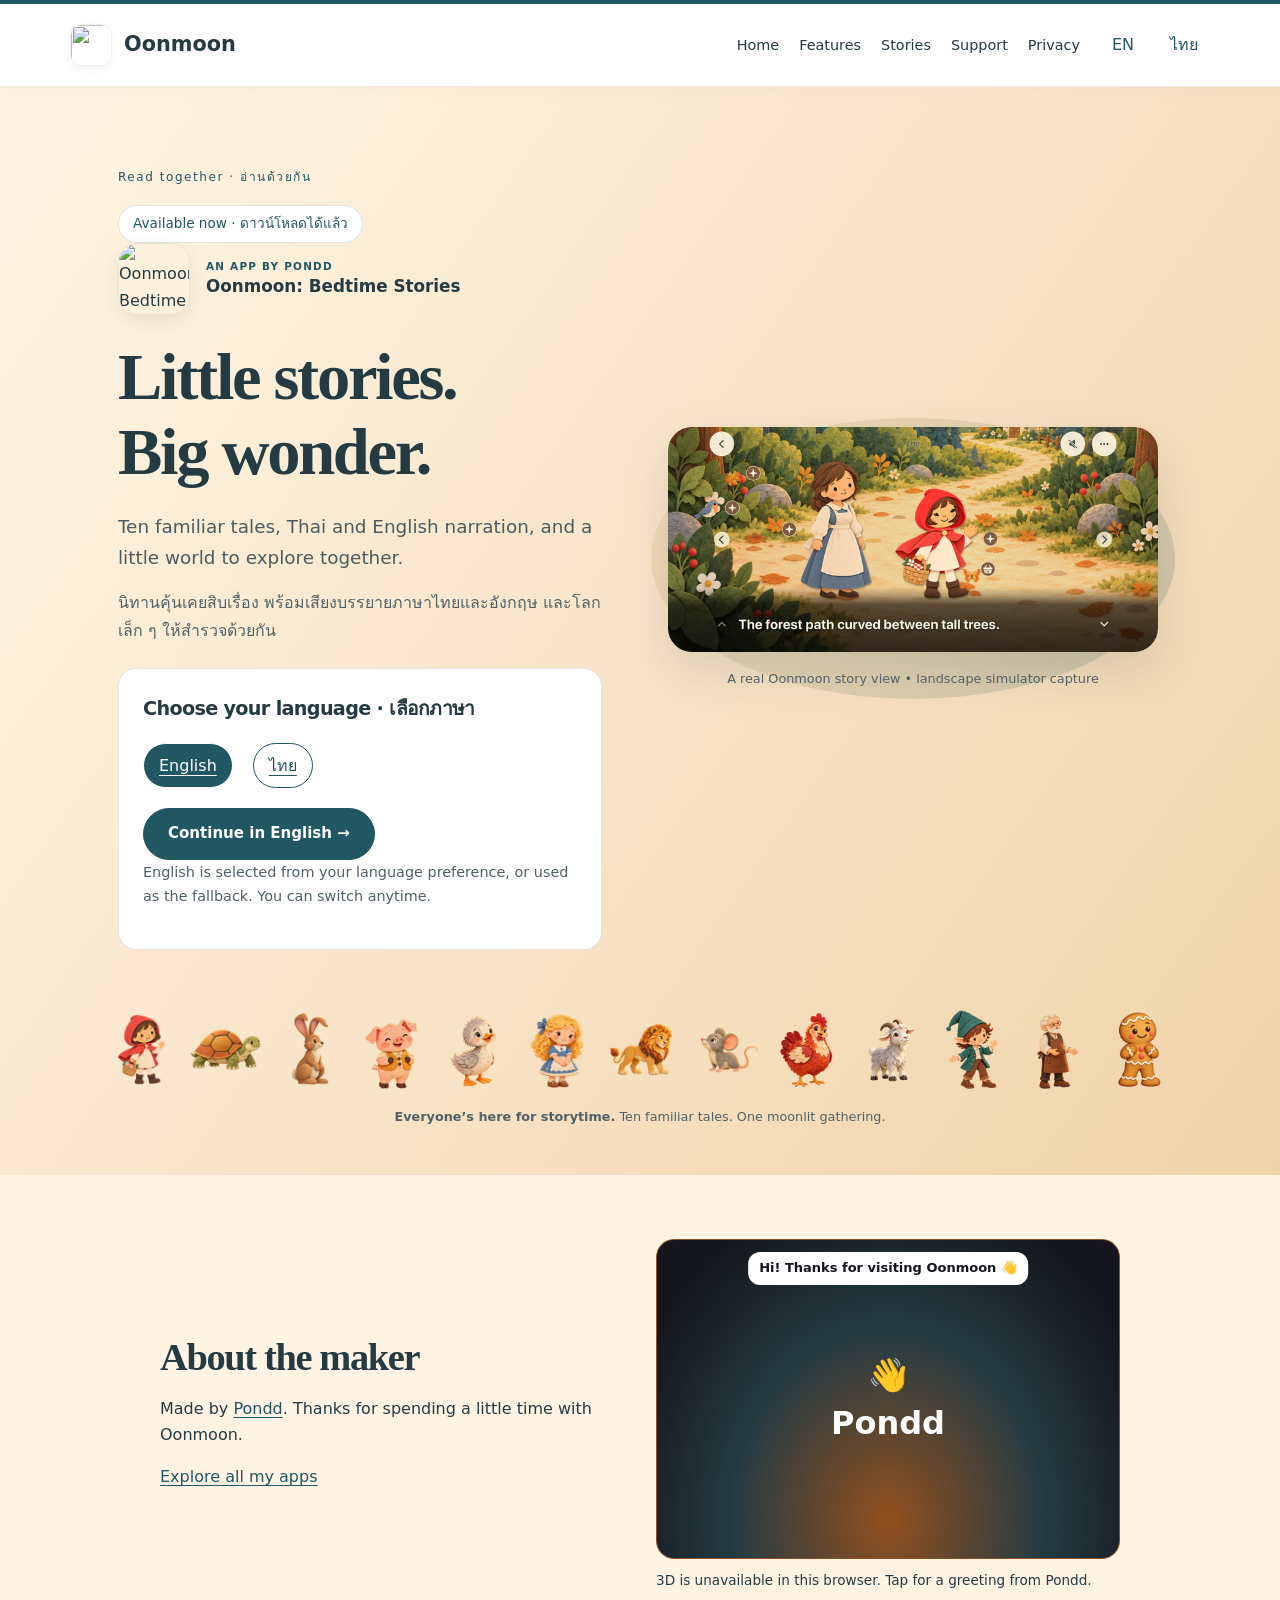
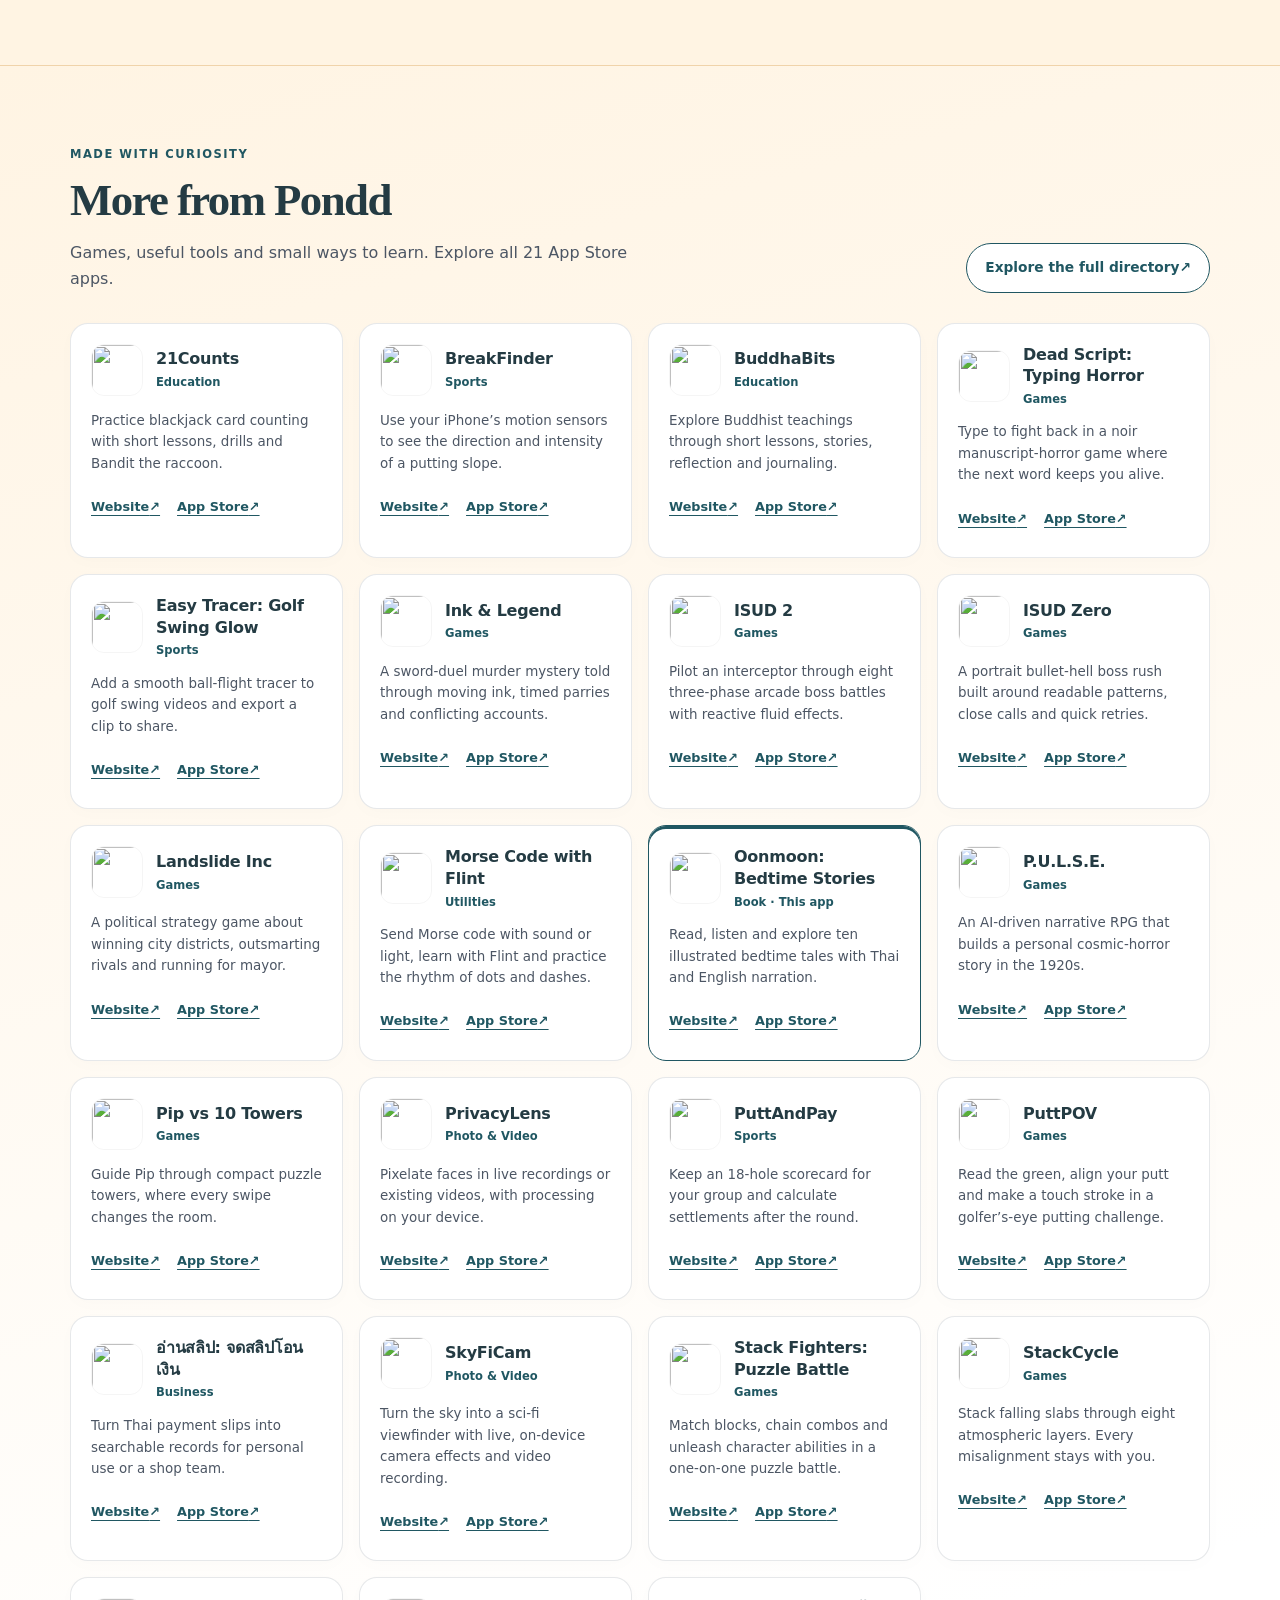
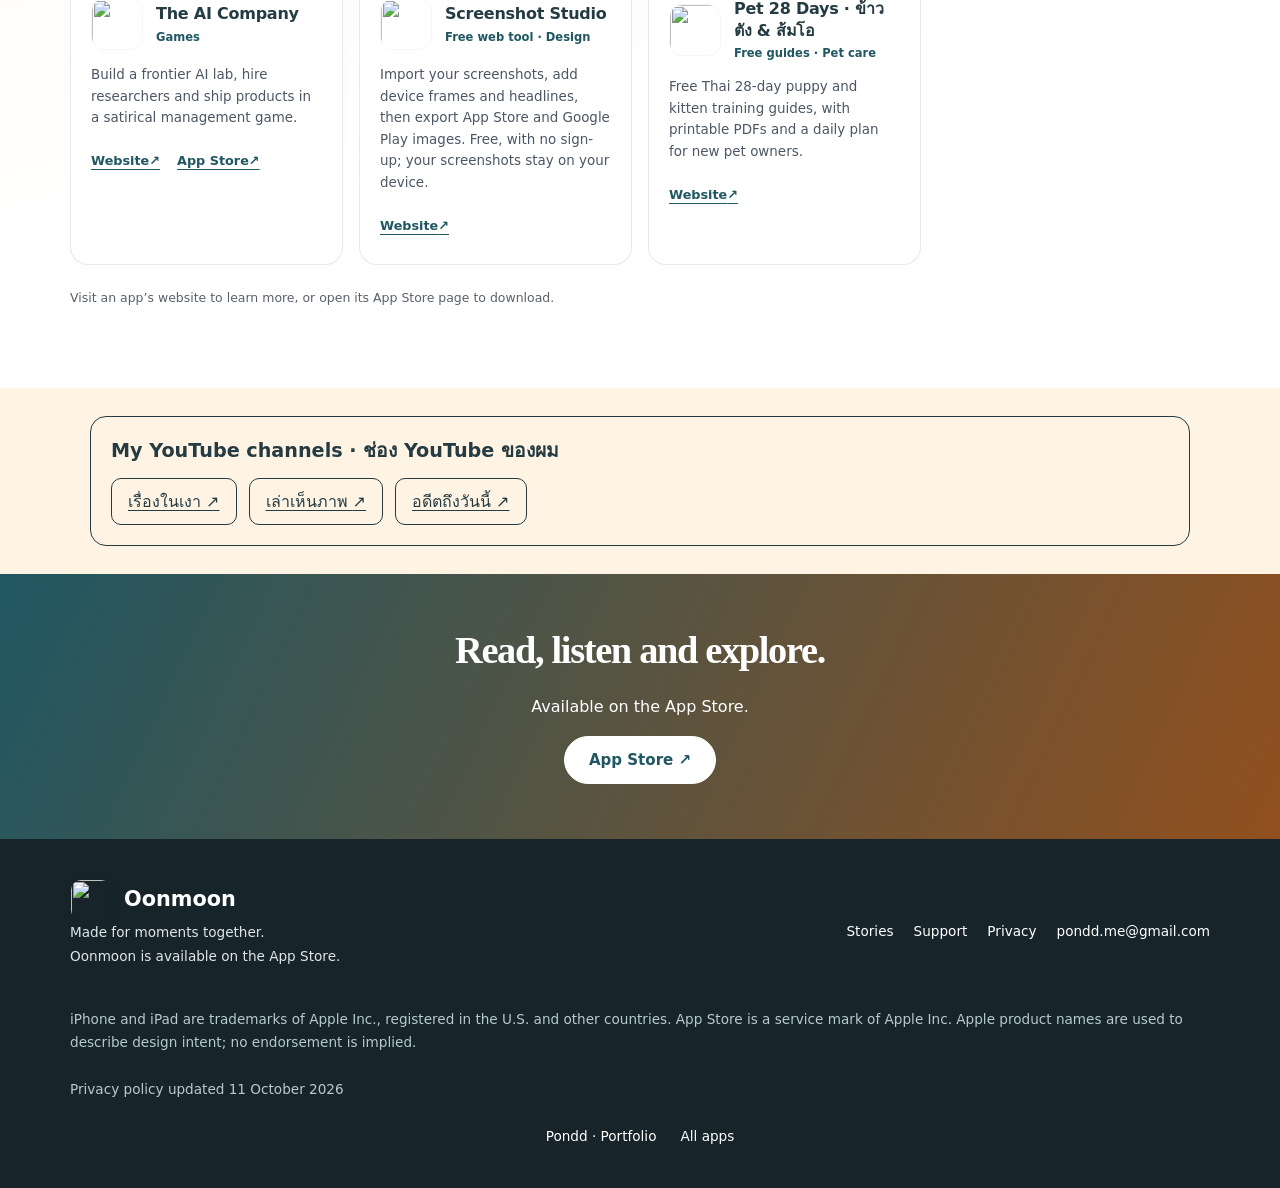
==== commit 0795ed03: "Add three YouTube channels to site network" ====
--- a/index.html
+++ b/index.html
@@ -17,5 +17,17 @@
 <!-- APP FAMILY START -->
 <section class="app-family" id="more-apps" aria-labelledby="app-family-title"><div class="app-family-inner"><div class="app-family-heading"><div><p class="app-family-kicker">Made with curiosity</p><h2 id="app-family-title">More from Pondd</h2><p class="app-family-intro">Games, useful tools and small ways to learn. Explore all 21 App Store apps.</p></div><a class="app-family-directory" href="https://pond1982.github.io/Pondd-Page/apps.html">Explore the full directory <span aria-hidden="true">↗</span></a></div><ul class="app-family-list" role="list"><li class="app-family-item" data-app-id="6763789288"><article aria-labelledby="family-6763789288"><div class="app-family-card-top"><img class="app-family-icon" src="https://pond1982.github.io/Pondd-Page/assets/app-icons/6763789288.webp" width="52" height="52" alt="" decoding="async" loading="lazy"><div><h3 id="family-6763789288">21Counts</h3><p class="app-family-meta">Education</p></div></div><p class="app-family-summary" lang="en">Practice blackjack card counting with short lessons, drills and Bandit the raccoon.</p><div class="app-family-links"><a href="https://pond1982.github.io/21Counts-Web/" aria-label="21Counts website">Website <span aria-hidden="true">↗</span></a><a href="https://apps.apple.com/gb/app/21counts/id6763789288" aria-label="21Counts on the App Store">App Store <span aria-hidden="true">↗</span></a></div></article></li><li class="app-family-item" data-app-id="6752389773"><article aria-labelledby="family-6752389773"><div class="app-family-card-top"><img class="app-family-icon" src="https://pond1982.github.io/Pondd-Page/assets/app-icons/6752389773.webp" width="52" height="52" alt="" decoding="async" loading="lazy"><div><h3 id="family-6752389773">BreakFinder</h3><p class="app-family-meta">Sports</p></div></div><p class="app-family-summary" lang="en">Use your iPhone’s motion sensors to see the direction and intensity of a putting slope.</p><div class="app-family-links"><a href="https://breakfinderweb.pages.dev/" aria-label="BreakFinder website">Website <span aria-hidden="true">↗</span></a><a href="https://apps.apple.com/gb/app/breakfinder/id6752389773" aria-label="BreakFinder on the App Store">App Store <span aria-hidden="true">↗</span></a></div></article></li><li class="app-family-item" data-app-id="6764710521"><article aria-labelledby="family-6764710521"><div class="app-family-card-top"><img class="app-family-icon" src="https://pond1982.github.io/Pondd-Page/assets/app-icons/6764710521.webp" width="52" height="52" alt="" decoding="async" loading="lazy"><div><h3 id="family-6764710521">BuddhaBits</h3><p class="app-family-meta">Education</p></div></div><p class="app-family-summary" lang="en">Explore Buddhist teachings through short lessons, stories, reflection and journaling.</p><div class="app-family-links"><a href="https://pond1982.github.io/BuddhaBits-web/index.html" aria-label="BuddhaBits website">Website <span aria-hidden="true">↗</span></a><a href="https://apps.apple.com/gb/app/buddhabits/id6764710521" aria-label="BuddhaBits on the App Store">App Store <span aria-hidden="true">↗</span></a></div></article></li><li class="app-family-item" data-app-id="6775353218"><article aria-labelledby="family-6775353218"><div class="app-family-card-top"><img class="app-family-icon" src="https://pond1982.github.io/Pondd-Page/assets/app-icons/6775353218.webp" width="52" height="52" alt="" decoding="async" loading="lazy"><div><h3 id="family-6775353218">Dead Script: Typing Horror</h3><p class="app-family-meta">Games</p></div></div><p class="app-family-summary" lang="en">Type to fight back in a noir manuscript-horror game where the next word keeps you alive.</p><div class="app-family-links"><a href="https://pond1982.github.io/iosdeadscriptweb/index.html" aria-label="Dead Script: Typing Horror website">Website <span aria-hidden="true">↗</span></a><a href="https://apps.apple.com/gb/app/dead-script-typing-horror/id6775353218" aria-label="Dead Script: Typing Horror on the App Store">App Store <span aria-hidden="true">↗</span></a></div></article></li><li class="app-family-item" data-app-id="6753145486"><article aria-labelledby="family-6753145486"><div class="app-family-card-top"><img class="app-family-icon" src="https://pond1982.github.io/Pondd-Page/assets/app-icons/6753145486.webp" width="52" height="52" alt="" decoding="async" loading="lazy"><div><h3 id="family-6753145486">Easy Tracer: Golf Swing Glow</h3><p class="app-family-meta">Sports</p></div></div><p class="app-family-summary" lang="en">Add a smooth ball-flight tracer to golf swing videos and export a clip to share.</p><div class="app-family-links"><a href="https://easy-tracer-web.pages.dev/" aria-label="Easy Tracer: Golf Swing Glow website">Website <span aria-hidden="true">↗</span></a><a href="https://apps.apple.com/gb/app/easy-tracer-golf-swing-glow/id6753145486" aria-label="Easy Tracer: Golf Swing Glow on the App Store">App Store <span aria-hidden="true">↗</span></a></div></article></li><li class="app-family-item" data-app-id="6830747339"><article aria-labelledby="family-6830747339"><div class="app-family-card-top"><img class="app-family-icon" src="https://pond1982.github.io/Pondd-Page/assets/app-icons/6830747339.webp" width="52" height="52" alt="" decoding="async" loading="lazy"><div><h3 id="family-6830747339">Ink &amp; Legend</h3><p class="app-family-meta">Games</p></div></div><p class="app-family-summary" lang="en">A sword-duel murder mystery told through moving ink, timed parries and conflicting accounts.</p><div class="app-family-links"><a href="https://pond1982.github.io/ink-and-legend-site/" aria-label="Ink &amp; Legend website">Website <span aria-hidden="true">↗</span></a><a href="https://apps.apple.com/gb/app/ink-legend/id6830747339" aria-label="Ink &amp; Legend on the App Store">App Store <span aria-hidden="true">↗</span></a></div></article></li><li class="app-family-item" data-app-id="6824559010"><article aria-labelledby="family-6824559010"><div class="app-family-card-top"><img class="app-family-icon" src="https://pond1982.github.io/Pondd-Page/assets/app-icons/6824559010.webp" width="52" height="52" alt="" decoding="async" loading="lazy"><div><h3 id="family-6824559010">ISUD 2</h3><p class="app-family-meta">Games</p></div></div><p class="app-family-summary" lang="en">Pilot an interceptor through eight three-phase arcade boss battles with reactive fluid effects.</p><div class="app-family-links"><a href="https://pond1982.github.io/ISUD-Website/isud2-support.html" aria-label="ISUD 2 website">Website <span aria-hidden="true">↗</span></a><a href="https://apps.apple.com/gb/app/isud-2/id6824559010" aria-label="ISUD 2 on the App Store">App Store <span aria-hidden="true">↗</span></a></div></article></li><li class="app-family-item" data-app-id="6765926399"><article aria-labelledby="family-6765926399"><div class="app-family-card-top"><img class="app-family-icon" src="https://pond1982.github.io/Pondd-Page/assets/app-icons/6765926399.webp" width="52" height="52" alt="" decoding="async" loading="lazy"><div><h3 id="family-6765926399">ISUD Zero</h3><p class="app-family-meta">Games</p></div></div><p class="app-family-summary" lang="en">A portrait bullet-hell boss rush built around readable patterns, close calls and quick retries.</p><div class="app-family-links"><a href="https://pond1982.github.io/ISUD-Website/" aria-label="ISUD Zero website">Website <span aria-hidden="true">↗</span></a><a href="https://apps.apple.com/gb/app/isud-zero/id6765926399" aria-label="ISUD Zero on the App Store">App Store <span aria-hidden="true">↗</span></a></div></article></li><li class="app-family-item" data-app-id="6761601860"><article aria-labelledby="family-6761601860"><div class="app-family-card-top"><img class="app-family-icon" src="https://pond1982.github.io/Pondd-Page/assets/app-icons/6761601860.webp" width="52" height="52" alt="" decoding="async" loading="lazy"><div><h3 id="family-6761601860">Landslide Inc</h3><p class="app-family-meta">Games</p></div></div><p class="app-family-summary" lang="en">A political strategy game about winning city districts, outsmarting rivals and running for mayor.</p><div class="app-family-links"><a href="https://pond1982.github.io/Landslide-Web/index.html" aria-label="Landslide Inc website">Website <span aria-hidden="true">↗</span></a><a href="https://apps.apple.com/gb/app/landslide-inc/id6761601860" aria-label="Landslide Inc on the App Store">App Store <span aria-hidden="true">↗</span></a></div></article></li><li class="app-family-item" data-app-id="6818069855"><article aria-labelledby="family-6818069855"><div class="app-family-card-top"><img class="app-family-icon" src="https://pond1982.github.io/Pondd-Page/assets/app-icons/6818069855.webp" width="52" height="52" alt="" decoding="async" loading="lazy"><div><h3 id="family-6818069855">Morse Code with Flint</h3><p class="app-family-meta">Utilities</p></div></div><p class="app-family-summary" lang="en">Send Morse code with sound or light, learn with Flint and practice the rhythm of dots and dashes.</p><div class="app-family-links"><a href="https://pond1982.github.io/Morse-Support-Site/" aria-label="Morse Code with Flint website">Website <span aria-hidden="true">↗</span></a><a href="https://apps.apple.com/gb/app/morse-code-with-flint/id6818069855" aria-label="Morse Code with Flint on the App Store">App Store <span aria-hidden="true">↗</span></a></div></article></li><li class="app-family-item is-current" data-app-id="6821338637"><article aria-labelledby="family-6821338637"><div class="app-family-card-top"><img class="app-family-icon" src="https://pond1982.github.io/Pondd-Page/assets/app-icons/6821338637.webp" width="52" height="52" alt="" decoding="async" loading="lazy"><div><h3 id="family-6821338637">Oonmoon: Bedtime Stories</h3><p class="app-family-meta">Book · This app</p></div></div><p class="app-family-summary" lang="en">Read, listen and explore ten illustrated bedtime tales with Thai and English narration.</p><div class="app-family-links"><a href="https://pond1982.github.io/Oonmoon-Website/en/" aria-label="Oonmoon: Bedtime Stories website">Website <span aria-hidden="true">↗</span></a><a href="https://apps.apple.com/gb/app/oonmoon-bedtime-stories/id6821338637" aria-label="Oonmoon: Bedtime Stories on the App Store">App Store <span aria-hidden="true">↗</span></a></div></article></li><li class="app-family-item" data-app-id="6762054116"><article aria-labelledby="family-6762054116"><div class="app-family-card-top"><img class="app-family-icon" src="https://pond1982.github.io/Pondd-Page/assets/app-icons/6762054116.webp" width="52" height="52" alt="" decoding="async" loading="lazy"><div><h3 id="family-6762054116">P.U.L.S.E.</h3><p class="app-family-meta">Games</p></div></div><p class="app-family-summary" lang="en">An AI-driven narrative RPG that builds a personal cosmic-horror story in the 1920s.</p><div class="app-family-links"><a href="https://pulse-web-5vx.pages.dev/" aria-label="P.U.L.S.E. website">Website <span aria-hidden="true">↗</span></a><a href="https://apps.apple.com/gb/app/p-u-l-s-e/id6762054116" aria-label="P.U.L.S.E. on the App Store">App Store <span aria-hidden="true">↗</span></a></div></article></li><li class="app-family-item" data-app-id="6766553847"><article aria-labelledby="family-6766553847"><div class="app-family-card-top"><img class="app-family-icon" src="https://pond1982.github.io/Pondd-Page/assets/app-icons/6766553847.webp" width="52" height="52" alt="" decoding="async" loading="lazy"><div><h3 id="family-6766553847">Pip vs 10 Towers</h3><p class="app-family-meta">Games</p></div></div><p class="app-family-summary" lang="en">Guide Pip through compact puzzle towers, where every swipe changes the room.</p><div class="app-family-links"><a href="https://pond1982.github.io/StepBlade-Website/index.html" aria-label="Pip vs 10 Towers website">Website <span aria-hidden="true">↗</span></a><a href="https://apps.apple.com/gb/app/pip-vs-10-towers/id6766553847" aria-label="Pip vs 10 Towers on the App Store">App Store <span aria-hidden="true">↗</span></a></div></article></li><li class="app-family-item" data-app-id="6752596764"><article aria-labelledby="family-6752596764"><div class="app-family-card-top"><img class="app-family-icon" src="https://pond1982.github.io/Pondd-Page/assets/app-icons/6752596764.webp" width="52" height="52" alt="" decoding="async" loading="lazy"><div><h3 id="family-6752596764">PrivacyLens</h3><p class="app-family-meta">Photo &amp; Video</p></div></div><p class="app-family-summary" lang="en">Pixelate faces in live recordings or existing videos, with processing on your device.</p><div class="app-family-links"><a href="https://privacylensweb.pages.dev/" aria-label="PrivacyLens website">Website <span aria-hidden="true">↗</span></a><a href="https://apps.apple.com/gb/app/privacylens/id6752596764" aria-label="PrivacyLens on the App Store">App Store <span aria-hidden="true">↗</span></a></div></article></li><li class="app-family-item" data-app-id="6752640120"><article aria-labelledby="family-6752640120"><div class="app-family-card-top"><img class="app-family-icon" src="https://pond1982.github.io/Pondd-Page/assets/app-icons/6752640120.webp" width="52" height="52" alt="" decoding="async" loading="lazy"><div><h3 id="family-6752640120">PuttAndPay</h3><p class="app-family-meta">Sports</p></div></div><p class="app-family-summary" lang="en">Keep an 18-hole scorecard for your group and calculate settlements after the round.</p><div class="app-family-links"><a href="https://puttandpayweb.pages.dev/" aria-label="PuttAndPay website">Website <span aria-hidden="true">↗</span></a><a href="https://apps.apple.com/gb/app/puttandpay/id6752640120" aria-label="PuttAndPay on the App Store">App Store <span aria-hidden="true">↗</span></a></div></article></li><li class="app-family-item" data-app-id="6771718899"><article aria-labelledby="family-6771718899"><div class="app-family-card-top"><img class="app-family-icon" src="https://pond1982.github.io/Pondd-Page/assets/app-icons/6771718899.webp" width="52" height="52" alt="" decoding="async" loading="lazy"><div><h3 id="family-6771718899">PuttPOV</h3><p class="app-family-meta">Games</p></div></div><p class="app-family-summary" lang="en">Read the green, align your putt and make a touch stroke in a golfer’s-eye putting challenge.</p><div class="app-family-links"><a href="https://pond1982.github.io/PuttPOV-Website/" aria-label="PuttPOV website">Website <span aria-hidden="true">↗</span></a><a href="https://apps.apple.com/gb/app/puttpov/id6771718899" aria-label="PuttPOV on the App Store">App Store <span aria-hidden="true">↗</span></a></div></article></li><li class="app-family-item" data-app-id="6765605900"><article aria-labelledby="family-6765605900"><div class="app-family-card-top"><img class="app-family-icon" src="https://pond1982.github.io/Pondd-Page/assets/app-icons/6765605900.webp" width="52" height="52" alt="" decoding="async" loading="lazy"><div><h3 id="family-6765605900">อ่านสลิป: จดสลิปโอนเงิน</h3><p class="app-family-meta">Business</p></div></div><p class="app-family-summary" lang="en">Turn Thai payment slips into searchable records for personal use or a shop team.</p><div class="app-family-links"><a href="https://pond1982.github.io/ReadSlipWebsite/index.html" aria-label="อ่านสลิป: จดสลิปโอนเงิน website">Website <span aria-hidden="true">↗</span></a><a href="https://apps.apple.com/gb/app/%E0%B8%AD-%E0%B8%B2%E0%B8%99%E0%B8%AA%E0%B8%A5-%E0%B8%9B-%E0%B8%88%E0%B8%94%E0%B8%AA%E0%B8%A5-%E0%B8%9B%E0%B9%82%E0%B8%AD%E0%B8%99%E0%B9%80%E0%B8%87-%E0%B8%99/id6765605900" aria-label="อ่านสลิป: จดสลิปโอนเงิน on the App Store">App Store <span aria-hidden="true">↗</span></a></div></article></li><li class="app-family-item" data-app-id="6773614646"><article aria-labelledby="family-6773614646"><div class="app-family-card-top"><img class="app-family-icon" src="https://pond1982.github.io/Pondd-Page/assets/app-icons/6773614646.webp" width="52" height="52" alt="" decoding="async" loading="lazy"><div><h3 id="family-6773614646">SkyFiCam</h3><p class="app-family-meta">Photo &amp; Video</p></div></div><p class="app-family-summary" lang="en">Turn the sky into a sci-fi viewfinder with live, on-device camera effects and video recording.</p><div class="app-family-links"><a href="https://pond1982.github.io/SkyFiWeb/" aria-label="SkyFiCam website">Website <span aria-hidden="true">↗</span></a><a href="https://apps.apple.com/gb/app/skyficam/id6773614646" aria-label="SkyFiCam on the App Store">App Store <span aria-hidden="true">↗</span></a></div></article></li><li class="app-family-item" data-app-id="6762288266"><article aria-labelledby="family-6762288266"><div class="app-family-card-top"><img class="app-family-icon" src="https://pond1982.github.io/Pondd-Page/assets/app-icons/6762288266.webp" width="52" height="52" alt="" decoding="async" loading="lazy"><div><h3 id="family-6762288266">Stack Fighters: Puzzle Battle</h3><p class="app-family-meta">Games</p></div></div><p class="app-family-summary" lang="en">Match blocks, chain combos and unleash character abilities in a one-on-one puzzle battle.</p><div class="app-family-links"><a href="https://pond1982.github.io/stackfighters-site/index.html" aria-label="Stack Fighters: Puzzle Battle website">Website <span aria-hidden="true">↗</span></a><a href="https://apps.apple.com/gb/app/stack-fighters-puzzle-battle/id6762288266" aria-label="Stack Fighters: Puzzle Battle on the App Store">App Store <span aria-hidden="true">↗</span></a></div></article></li><li class="app-family-item" data-app-id="6764340971"><article aria-labelledby="family-6764340971"><div class="app-family-card-top"><img class="app-family-icon" src="https://pond1982.github.io/Pondd-Page/assets/app-icons/6764340971.webp" width="52" height="52" alt="" decoding="async" loading="lazy"><div><h3 id="family-6764340971">StackCycle</h3><p class="app-family-meta">Games</p></div></div><p class="app-family-summary" lang="en">Stack falling slabs through eight atmospheric layers. Every misalignment stays with you.</p><div class="app-family-links"><a href="https://pond1982.github.io/stackcycle---web/" aria-label="StackCycle website">Website <span aria-hidden="true">↗</span></a><a href="https://apps.apple.com/gb/app/stackcycle/id6764340971" aria-label="StackCycle on the App Store">App Store <span aria-hidden="true">↗</span></a></div></article></li><li class="app-family-item" data-app-id="6777710816"><article aria-labelledby="family-6777710816"><div class="app-family-card-top"><img class="app-family-icon" src="https://pond1982.github.io/Pondd-Page/assets/app-icons/6777710816.webp" width="52" height="52" alt="" decoding="async" loading="lazy"><div><h3 id="family-6777710816">The AI Company</h3><p class="app-family-meta">Games</p></div></div><p class="app-family-summary" lang="en">Build a frontier AI lab, hire researchers and ship products in a satirical management game.</p><div class="app-family-links"><a href="https://pond1982.github.io/TheAiCompanyWeb/" aria-label="The AI Company website">Website <span aria-hidden="true">↗</span></a><a href="https://apps.apple.com/gb/app/the-ai-company/id6777710816" aria-label="The AI Company on the App Store">App Store <span aria-hidden="true">↗</span></a></div></article></li><li class="app-family-item" data-app-id="screenshot-studio"><article aria-labelledby="family-screenshot-studio"><div class="app-family-card-top"><img class="app-family-icon" src="https://pond1982.github.io/Pondd-Page/assets/app-icons/screenshot-studio.svg" width="52" height="52" alt="" decoding="async" loading="lazy"><div><h3 id="family-screenshot-studio">Screenshot Studio</h3><p class="app-family-meta">Free web tool · Design</p></div></div><p class="app-family-summary" lang="en">Import your screenshots, add device frames and headlines, then export App Store and Google Play images. Free, with no sign-up; your screenshots stay on your device.</p><div class="app-family-links"><a href="https://pond1982.github.io/screenshot-studio/">Website <span aria-hidden="true">↗</span></a></div></article></li><li class="app-family-item" data-app-id="pet-28-days"><article aria-labelledby="family-pet-28-days"><div class="app-family-card-top"><img class="app-family-icon" src="https://pond1982.github.io/Pondd-Page/assets/app-icons/pet-28-days.png" width="52" height="52" alt="" decoding="async" loading="lazy"><div><h3 id="family-pet-28-days">Pet 28 Days · ข้าวตัง &amp; ส้มโอ</h3><p class="app-family-meta">Free guides · Pet care</p></div></div><p class="app-family-summary" lang="en">Free Thai 28-day puppy and kitten training guides, with printable PDFs and a daily plan for new pet owners.</p><div class="app-family-links"><a href="https://pond1982.github.io/pet-28-days/">Website <span aria-hidden="true">↗</span></a></div></article></li></ul><p class="app-family-note">Visit an app’s website to learn more, or open its App Store page to download.</p></div></section>
 <!-- APP FAMILY END -->
+<!-- PONDD YOUTUBE CHANNELS START -->
+<style>
+main .pondd-youtube{min-height:0;height:auto;box-sizing:border-box;max-width:1100px;width:calc(100% - 32px);margin:28px auto;padding:20px;border:1px solid currentColor;border-radius:16px;color:inherit;font:16px/1.6 system-ui,sans-serif;text-align:left}
+main .pondd-youtube h2{text-transform:none;letter-spacing:normal;font:600 1.2rem/1.5 system-ui,sans-serif;margin:0 0 12px;color:inherit}
+main .pondd-youtube nav{position:static;height:auto;width:auto;min-height:0;padding:0;margin:0;display:flex;flex-wrap:wrap;gap:12px}
+.pondd-youtube a{display:block;box-sizing:border-box;max-width:100%;padding:10px 16px;border:1px solid currentColor;border-radius:10px;color:inherit;text-decoration:underline;text-underline-offset:3px;overflow-wrap:anywhere}
+.pondd-youtube a:hover{background:rgba(128,128,128,.12)}
+.pondd-youtube a:focus-visible{outline:3px solid currentColor;outline-offset:3px}
+</style>
+<section class="pondd-youtube" aria-label="Pondd YouTube channels"><h2>My YouTube channels · ช่อง YouTube ของผม</h2><nav aria-label="YouTube channels"><a href="https://www.youtube.com/@เรื่องในเงา" target="_blank" rel="noopener noreferrer" lang="th">เรื่องในเงา <span aria-hidden="true">↗</span></a><a href="https://www.youtube.com/@เล่าเห็นภาพ" target="_blank" rel="noopener noreferrer" lang="th">เล่าเห็นภาพ <span aria-hidden="true">↗</span></a><a href="https://www.youtube.com/@อดีตถึงวันนี้" target="_blank" rel="noopener noreferrer" lang="th">อดีตถึงวันนี้ <span aria-hidden="true">↗</span></a></nav></section>
+<!-- PONDD YOUTUBE CHANNELS END -->
+
 
 </main><section class="download-strip bg-gradient-primary-to-secondary"><h2>Read, listen and explore.</h2><p>Available on the App Store.</p><a class="btn" href="https://apps.apple.com/gb/app/oonmoon-bedtime-stories/id6821338637">App Store ↗</a></section><footer class="site-footer"><div class="wrap"><div class="footer-top"><div><a class="brand" href="en/"><img class="app-brand-icon" src="https://pond1982.github.io/Pondd-Page/assets/app-icons/6821338637.webp" width="42" height="42" alt="" decoding="async">Oonmoon</a><p>Made for moments together.<br>Oonmoon is available on the App Store.</p></div><nav class="footer-links" aria-label="Footer navigation"><a href="en/stories/">Stories</a><a href="en/support/">Support</a><a href="en/privacy/">Privacy</a><a href="mailto:pondd.me@gmail.com">pondd.me@gmail.com</a></nav></div><p class="credits">iPhone and iPad are trademarks of Apple Inc., registered in the U.S. and other countries. App Store is a service mark of Apple Inc. Apple product names are used to describe design intent; no endorsement is implied.</p><p class="preview-label">Privacy policy updated 11 October 2026</p><nav class="portfolio-links" aria-label="Developer portfolio"><a href="https://pond1982.github.io/Pondd-Page/">Pondd · Portfolio</a><a href="https://pond1982.github.io/Pondd-Page/index.html#apps">All apps</a></nav></div></footer></body></html>
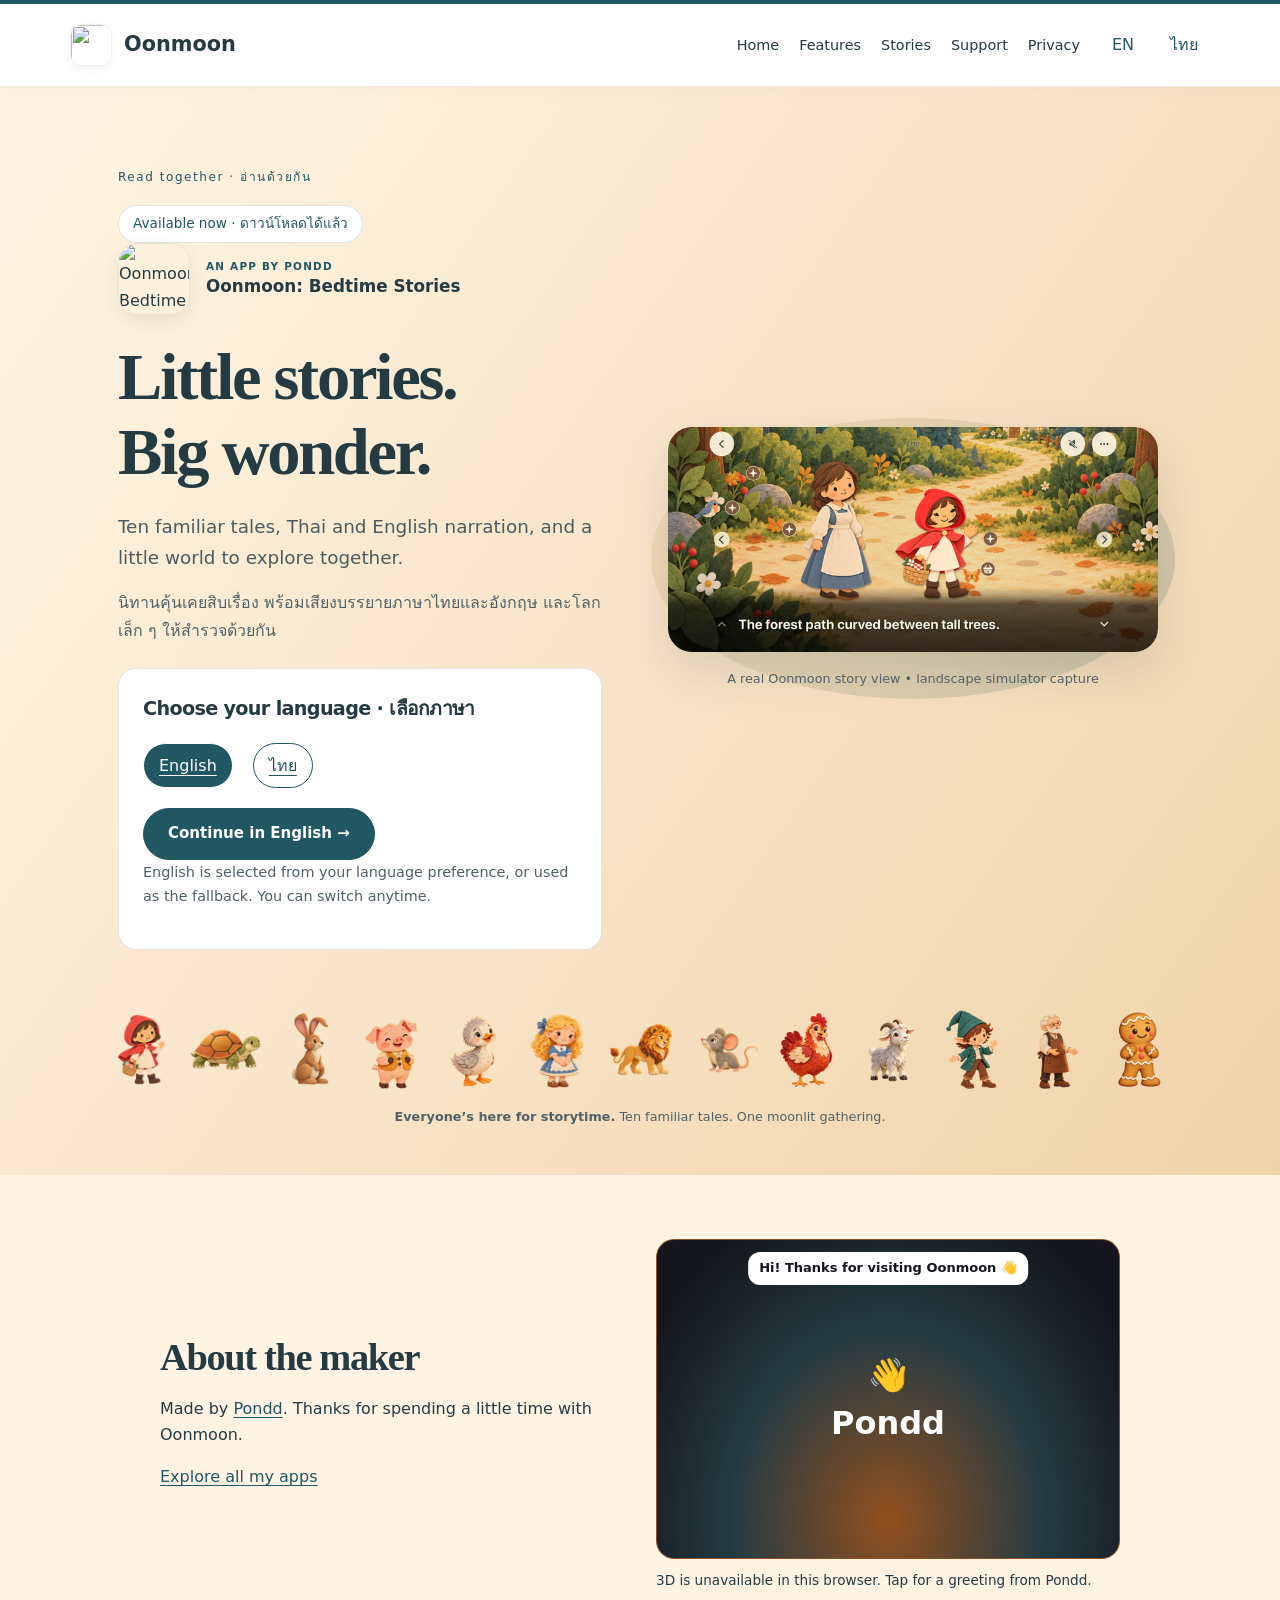
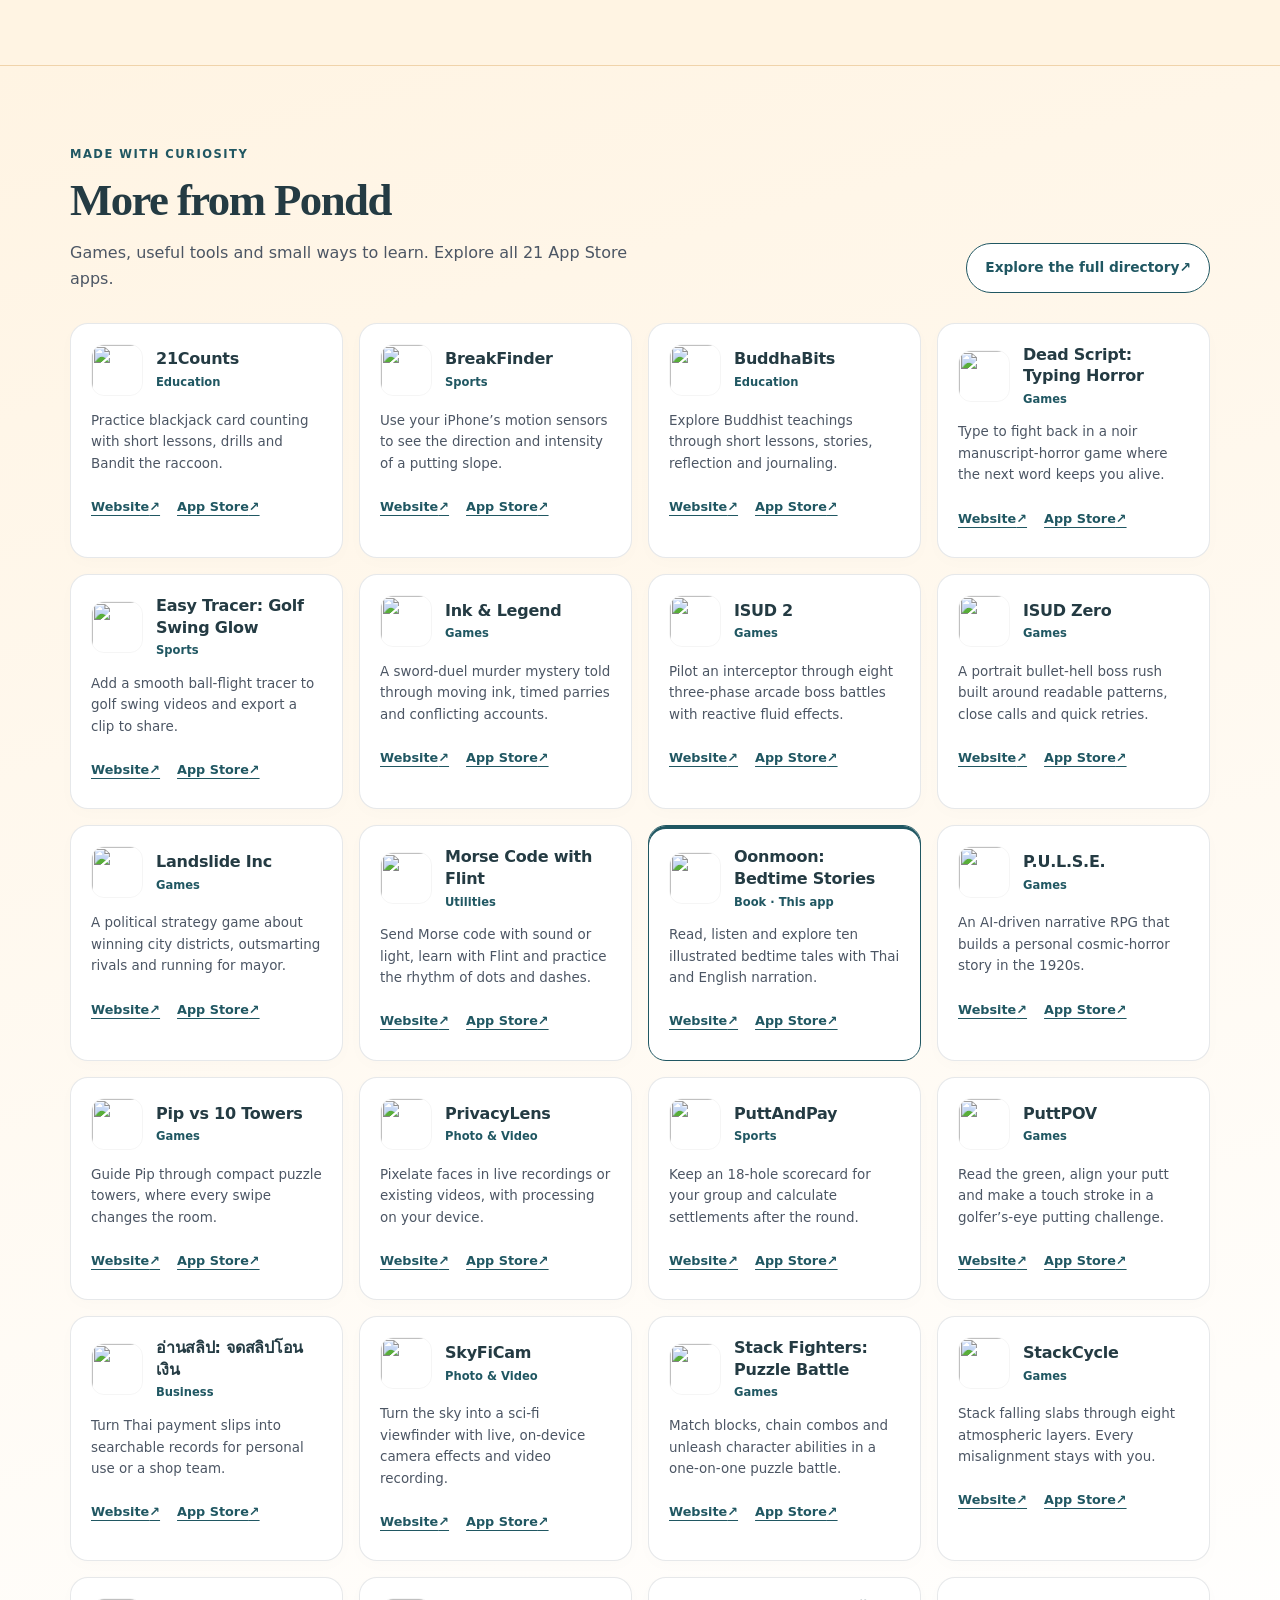
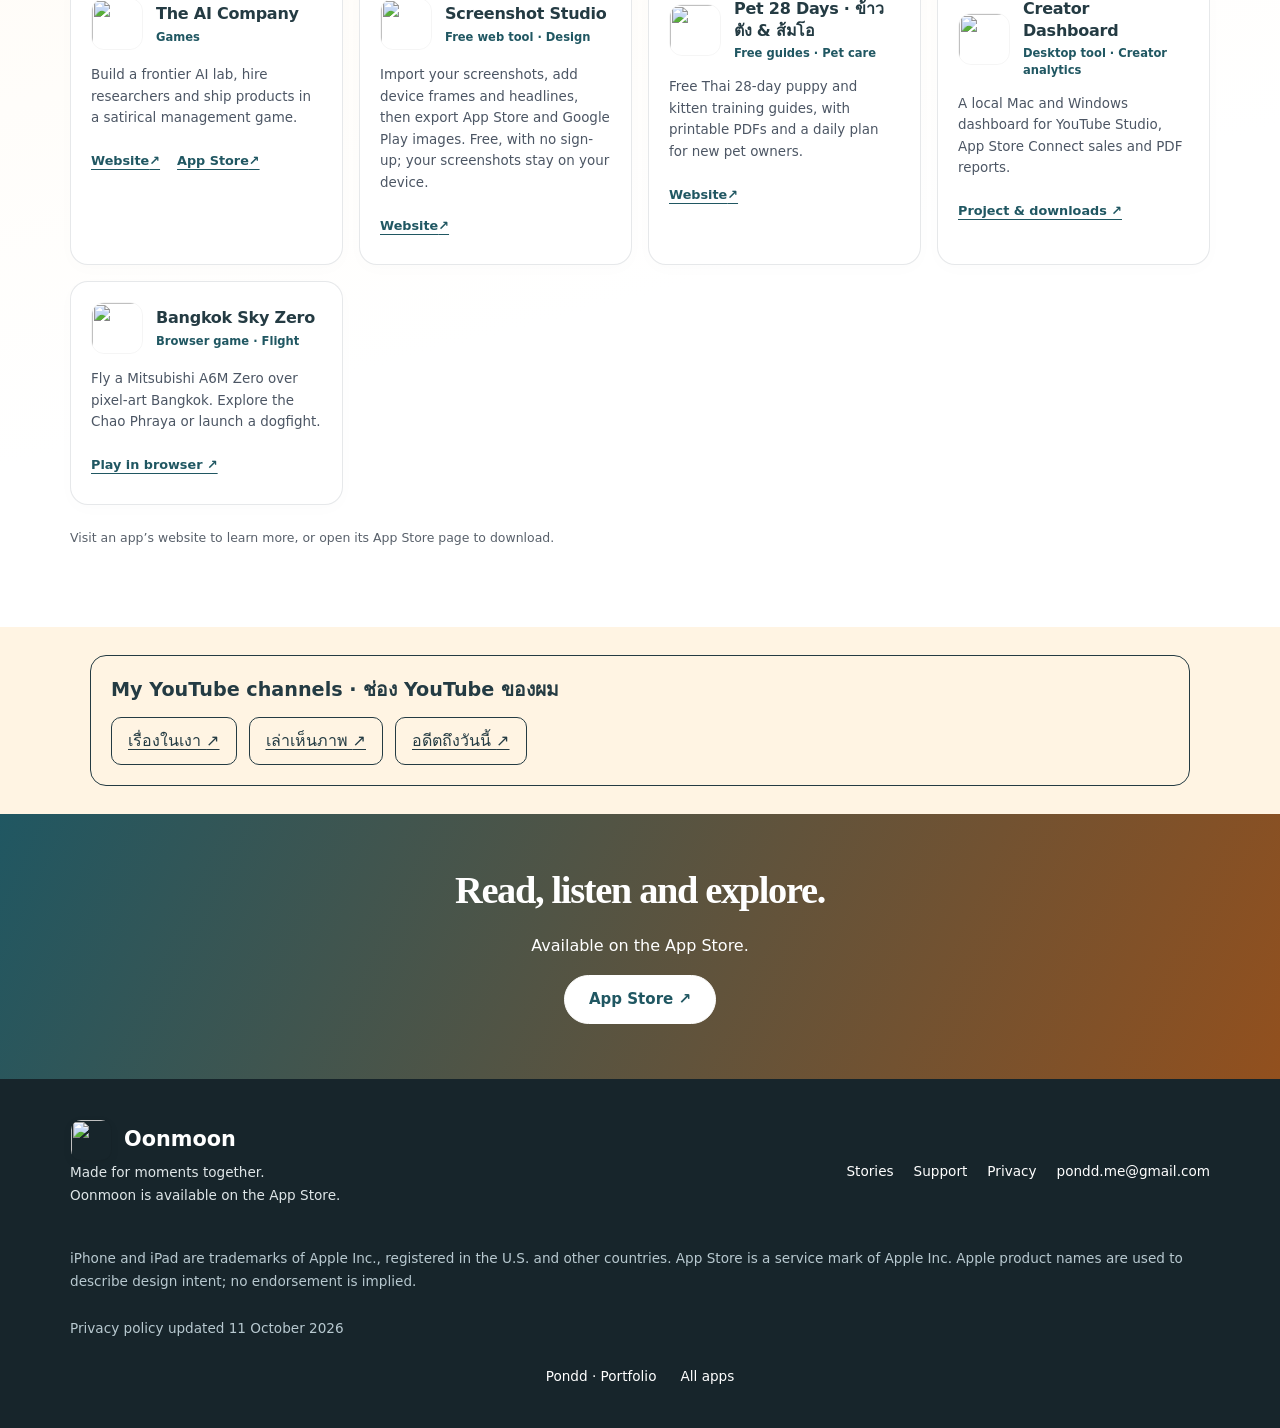
==== commit 4d69d5df: "Add Creator Dashboard and Bangkok Sky Zero to collection" ====
--- a/index.html
+++ b/index.html
@@ -15,7 +15,7 @@
 <section class="pondd-about" id="about" data-pondd-character data-character-locale="en" aria-label="About the maker"><div class="pondd-about-inner"><div><h2>About the maker</h2><p>Made by <a href="https://pond1982.github.io/Pondd-Page/">Pondd</a>. Thanks for spending a little time with Oonmoon.</p><p><a href="https://pond1982.github.io/Pondd-Page/index.html#apps">Explore all my apps</a></p></div><div><button class="pondd-character-stage" type="button" aria-label="Change Pondd’s dance" aria-describedby="pondd-character-hint"><span class="pondd-character-fallback" aria-hidden="true">👋<br>Pondd</span><span class="bubble" role="status" aria-live="polite">Hi! Thanks for visiting Oonmoon 👋</span></button><p class="pondd-character-hint" id="pondd-character-hint">Tap the character or press Enter to change the dance.</p><button class="pondd-character-pause" type="button" aria-pressed="false" hidden>Pause dancing</button><noscript><p>The 3D Easter egg needs JavaScript. You can still explore the rest of the site.</p></noscript></div></div><script type="application/json" class="pondd-character-lines">["Hi! Thanks for visiting Oonmoon 👋", "Tap me to change the dance!", "ขอบคุณที่แวะมาครับ 🙏", "One little dance before storytime.", "Like it? Explore my other apps ♥", "One more spin!"]</script></section>
 <!-- Pondd character end -->
 <!-- APP FAMILY START -->
-<section class="app-family" id="more-apps" aria-labelledby="app-family-title"><div class="app-family-inner"><div class="app-family-heading"><div><p class="app-family-kicker">Made with curiosity</p><h2 id="app-family-title">More from Pondd</h2><p class="app-family-intro">Games, useful tools and small ways to learn. Explore all 21 App Store apps.</p></div><a class="app-family-directory" href="https://pond1982.github.io/Pondd-Page/apps.html">Explore the full directory <span aria-hidden="true">↗</span></a></div><ul class="app-family-list" role="list"><li class="app-family-item" data-app-id="6763789288"><article aria-labelledby="family-6763789288"><div class="app-family-card-top"><img class="app-family-icon" src="https://pond1982.github.io/Pondd-Page/assets/app-icons/6763789288.webp" width="52" height="52" alt="" decoding="async" loading="lazy"><div><h3 id="family-6763789288">21Counts</h3><p class="app-family-meta">Education</p></div></div><p class="app-family-summary" lang="en">Practice blackjack card counting with short lessons, drills and Bandit the raccoon.</p><div class="app-family-links"><a href="https://pond1982.github.io/21Counts-Web/" aria-label="21Counts website">Website <span aria-hidden="true">↗</span></a><a href="https://apps.apple.com/gb/app/21counts/id6763789288" aria-label="21Counts on the App Store">App Store <span aria-hidden="true">↗</span></a></div></article></li><li class="app-family-item" data-app-id="6752389773"><article aria-labelledby="family-6752389773"><div class="app-family-card-top"><img class="app-family-icon" src="https://pond1982.github.io/Pondd-Page/assets/app-icons/6752389773.webp" width="52" height="52" alt="" decoding="async" loading="lazy"><div><h3 id="family-6752389773">BreakFinder</h3><p class="app-family-meta">Sports</p></div></div><p class="app-family-summary" lang="en">Use your iPhone’s motion sensors to see the direction and intensity of a putting slope.</p><div class="app-family-links"><a href="https://breakfinderweb.pages.dev/" aria-label="BreakFinder website">Website <span aria-hidden="true">↗</span></a><a href="https://apps.apple.com/gb/app/breakfinder/id6752389773" aria-label="BreakFinder on the App Store">App Store <span aria-hidden="true">↗</span></a></div></article></li><li class="app-family-item" data-app-id="6764710521"><article aria-labelledby="family-6764710521"><div class="app-family-card-top"><img class="app-family-icon" src="https://pond1982.github.io/Pondd-Page/assets/app-icons/6764710521.webp" width="52" height="52" alt="" decoding="async" loading="lazy"><div><h3 id="family-6764710521">BuddhaBits</h3><p class="app-family-meta">Education</p></div></div><p class="app-family-summary" lang="en">Explore Buddhist teachings through short lessons, stories, reflection and journaling.</p><div class="app-family-links"><a href="https://pond1982.github.io/BuddhaBits-web/index.html" aria-label="BuddhaBits website">Website <span aria-hidden="true">↗</span></a><a href="https://apps.apple.com/gb/app/buddhabits/id6764710521" aria-label="BuddhaBits on the App Store">App Store <span aria-hidden="true">↗</span></a></div></article></li><li class="app-family-item" data-app-id="6775353218"><article aria-labelledby="family-6775353218"><div class="app-family-card-top"><img class="app-family-icon" src="https://pond1982.github.io/Pondd-Page/assets/app-icons/6775353218.webp" width="52" height="52" alt="" decoding="async" loading="lazy"><div><h3 id="family-6775353218">Dead Script: Typing Horror</h3><p class="app-family-meta">Games</p></div></div><p class="app-family-summary" lang="en">Type to fight back in a noir manuscript-horror game where the next word keeps you alive.</p><div class="app-family-links"><a href="https://pond1982.github.io/iosdeadscriptweb/index.html" aria-label="Dead Script: Typing Horror website">Website <span aria-hidden="true">↗</span></a><a href="https://apps.apple.com/gb/app/dead-script-typing-horror/id6775353218" aria-label="Dead Script: Typing Horror on the App Store">App Store <span aria-hidden="true">↗</span></a></div></article></li><li class="app-family-item" data-app-id="6753145486"><article aria-labelledby="family-6753145486"><div class="app-family-card-top"><img class="app-family-icon" src="https://pond1982.github.io/Pondd-Page/assets/app-icons/6753145486.webp" width="52" height="52" alt="" decoding="async" loading="lazy"><div><h3 id="family-6753145486">Easy Tracer: Golf Swing Glow</h3><p class="app-family-meta">Sports</p></div></div><p class="app-family-summary" lang="en">Add a smooth ball-flight tracer to golf swing videos and export a clip to share.</p><div class="app-family-links"><a href="https://easy-tracer-web.pages.dev/" aria-label="Easy Tracer: Golf Swing Glow website">Website <span aria-hidden="true">↗</span></a><a href="https://apps.apple.com/gb/app/easy-tracer-golf-swing-glow/id6753145486" aria-label="Easy Tracer: Golf Swing Glow on the App Store">App Store <span aria-hidden="true">↗</span></a></div></article></li><li class="app-family-item" data-app-id="6830747339"><article aria-labelledby="family-6830747339"><div class="app-family-card-top"><img class="app-family-icon" src="https://pond1982.github.io/Pondd-Page/assets/app-icons/6830747339.webp" width="52" height="52" alt="" decoding="async" loading="lazy"><div><h3 id="family-6830747339">Ink &amp; Legend</h3><p class="app-family-meta">Games</p></div></div><p class="app-family-summary" lang="en">A sword-duel murder mystery told through moving ink, timed parries and conflicting accounts.</p><div class="app-family-links"><a href="https://pond1982.github.io/ink-and-legend-site/" aria-label="Ink &amp; Legend website">Website <span aria-hidden="true">↗</span></a><a href="https://apps.apple.com/gb/app/ink-legend/id6830747339" aria-label="Ink &amp; Legend on the App Store">App Store <span aria-hidden="true">↗</span></a></div></article></li><li class="app-family-item" data-app-id="6824559010"><article aria-labelledby="family-6824559010"><div class="app-family-card-top"><img class="app-family-icon" src="https://pond1982.github.io/Pondd-Page/assets/app-icons/6824559010.webp" width="52" height="52" alt="" decoding="async" loading="lazy"><div><h3 id="family-6824559010">ISUD 2</h3><p class="app-family-meta">Games</p></div></div><p class="app-family-summary" lang="en">Pilot an interceptor through eight three-phase arcade boss battles with reactive fluid effects.</p><div class="app-family-links"><a href="https://pond1982.github.io/ISUD-Website/isud2-support.html" aria-label="ISUD 2 website">Website <span aria-hidden="true">↗</span></a><a href="https://apps.apple.com/gb/app/isud-2/id6824559010" aria-label="ISUD 2 on the App Store">App Store <span aria-hidden="true">↗</span></a></div></article></li><li class="app-family-item" data-app-id="6765926399"><article aria-labelledby="family-6765926399"><div class="app-family-card-top"><img class="app-family-icon" src="https://pond1982.github.io/Pondd-Page/assets/app-icons/6765926399.webp" width="52" height="52" alt="" decoding="async" loading="lazy"><div><h3 id="family-6765926399">ISUD Zero</h3><p class="app-family-meta">Games</p></div></div><p class="app-family-summary" lang="en">A portrait bullet-hell boss rush built around readable patterns, close calls and quick retries.</p><div class="app-family-links"><a href="https://pond1982.github.io/ISUD-Website/" aria-label="ISUD Zero website">Website <span aria-hidden="true">↗</span></a><a href="https://apps.apple.com/gb/app/isud-zero/id6765926399" aria-label="ISUD Zero on the App Store">App Store <span aria-hidden="true">↗</span></a></div></article></li><li class="app-family-item" data-app-id="6761601860"><article aria-labelledby="family-6761601860"><div class="app-family-card-top"><img class="app-family-icon" src="https://pond1982.github.io/Pondd-Page/assets/app-icons/6761601860.webp" width="52" height="52" alt="" decoding="async" loading="lazy"><div><h3 id="family-6761601860">Landslide Inc</h3><p class="app-family-meta">Games</p></div></div><p class="app-family-summary" lang="en">A political strategy game about winning city districts, outsmarting rivals and running for mayor.</p><div class="app-family-links"><a href="https://pond1982.github.io/Landslide-Web/index.html" aria-label="Landslide Inc website">Website <span aria-hidden="true">↗</span></a><a href="https://apps.apple.com/gb/app/landslide-inc/id6761601860" aria-label="Landslide Inc on the App Store">App Store <span aria-hidden="true">↗</span></a></div></article></li><li class="app-family-item" data-app-id="6818069855"><article aria-labelledby="family-6818069855"><div class="app-family-card-top"><img class="app-family-icon" src="https://pond1982.github.io/Pondd-Page/assets/app-icons/6818069855.webp" width="52" height="52" alt="" decoding="async" loading="lazy"><div><h3 id="family-6818069855">Morse Code with Flint</h3><p class="app-family-meta">Utilities</p></div></div><p class="app-family-summary" lang="en">Send Morse code with sound or light, learn with Flint and practice the rhythm of dots and dashes.</p><div class="app-family-links"><a href="https://pond1982.github.io/Morse-Support-Site/" aria-label="Morse Code with Flint website">Website <span aria-hidden="true">↗</span></a><a href="https://apps.apple.com/gb/app/morse-code-with-flint/id6818069855" aria-label="Morse Code with Flint on the App Store">App Store <span aria-hidden="true">↗</span></a></div></article></li><li class="app-family-item is-current" data-app-id="6821338637"><article aria-labelledby="family-6821338637"><div class="app-family-card-top"><img class="app-family-icon" src="https://pond1982.github.io/Pondd-Page/assets/app-icons/6821338637.webp" width="52" height="52" alt="" decoding="async" loading="lazy"><div><h3 id="family-6821338637">Oonmoon: Bedtime Stories</h3><p class="app-family-meta">Book · This app</p></div></div><p class="app-family-summary" lang="en">Read, listen and explore ten illustrated bedtime tales with Thai and English narration.</p><div class="app-family-links"><a href="https://pond1982.github.io/Oonmoon-Website/en/" aria-label="Oonmoon: Bedtime Stories website">Website <span aria-hidden="true">↗</span></a><a href="https://apps.apple.com/gb/app/oonmoon-bedtime-stories/id6821338637" aria-label="Oonmoon: Bedtime Stories on the App Store">App Store <span aria-hidden="true">↗</span></a></div></article></li><li class="app-family-item" data-app-id="6762054116"><article aria-labelledby="family-6762054116"><div class="app-family-card-top"><img class="app-family-icon" src="https://pond1982.github.io/Pondd-Page/assets/app-icons/6762054116.webp" width="52" height="52" alt="" decoding="async" loading="lazy"><div><h3 id="family-6762054116">P.U.L.S.E.</h3><p class="app-family-meta">Games</p></div></div><p class="app-family-summary" lang="en">An AI-driven narrative RPG that builds a personal cosmic-horror story in the 1920s.</p><div class="app-family-links"><a href="https://pulse-web-5vx.pages.dev/" aria-label="P.U.L.S.E. website">Website <span aria-hidden="true">↗</span></a><a href="https://apps.apple.com/gb/app/p-u-l-s-e/id6762054116" aria-label="P.U.L.S.E. on the App Store">App Store <span aria-hidden="true">↗</span></a></div></article></li><li class="app-family-item" data-app-id="6766553847"><article aria-labelledby="family-6766553847"><div class="app-family-card-top"><img class="app-family-icon" src="https://pond1982.github.io/Pondd-Page/assets/app-icons/6766553847.webp" width="52" height="52" alt="" decoding="async" loading="lazy"><div><h3 id="family-6766553847">Pip vs 10 Towers</h3><p class="app-family-meta">Games</p></div></div><p class="app-family-summary" lang="en">Guide Pip through compact puzzle towers, where every swipe changes the room.</p><div class="app-family-links"><a href="https://pond1982.github.io/StepBlade-Website/index.html" aria-label="Pip vs 10 Towers website">Website <span aria-hidden="true">↗</span></a><a href="https://apps.apple.com/gb/app/pip-vs-10-towers/id6766553847" aria-label="Pip vs 10 Towers on the App Store">App Store <span aria-hidden="true">↗</span></a></div></article></li><li class="app-family-item" data-app-id="6752596764"><article aria-labelledby="family-6752596764"><div class="app-family-card-top"><img class="app-family-icon" src="https://pond1982.github.io/Pondd-Page/assets/app-icons/6752596764.webp" width="52" height="52" alt="" decoding="async" loading="lazy"><div><h3 id="family-6752596764">PrivacyLens</h3><p class="app-family-meta">Photo &amp; Video</p></div></div><p class="app-family-summary" lang="en">Pixelate faces in live recordings or existing videos, with processing on your device.</p><div class="app-family-links"><a href="https://privacylensweb.pages.dev/" aria-label="PrivacyLens website">Website <span aria-hidden="true">↗</span></a><a href="https://apps.apple.com/gb/app/privacylens/id6752596764" aria-label="PrivacyLens on the App Store">App Store <span aria-hidden="true">↗</span></a></div></article></li><li class="app-family-item" data-app-id="6752640120"><article aria-labelledby="family-6752640120"><div class="app-family-card-top"><img class="app-family-icon" src="https://pond1982.github.io/Pondd-Page/assets/app-icons/6752640120.webp" width="52" height="52" alt="" decoding="async" loading="lazy"><div><h3 id="family-6752640120">PuttAndPay</h3><p class="app-family-meta">Sports</p></div></div><p class="app-family-summary" lang="en">Keep an 18-hole scorecard for your group and calculate settlements after the round.</p><div class="app-family-links"><a href="https://puttandpayweb.pages.dev/" aria-label="PuttAndPay website">Website <span aria-hidden="true">↗</span></a><a href="https://apps.apple.com/gb/app/puttandpay/id6752640120" aria-label="PuttAndPay on the App Store">App Store <span aria-hidden="true">↗</span></a></div></article></li><li class="app-family-item" data-app-id="6771718899"><article aria-labelledby="family-6771718899"><div class="app-family-card-top"><img class="app-family-icon" src="https://pond1982.github.io/Pondd-Page/assets/app-icons/6771718899.webp" width="52" height="52" alt="" decoding="async" loading="lazy"><div><h3 id="family-6771718899">PuttPOV</h3><p class="app-family-meta">Games</p></div></div><p class="app-family-summary" lang="en">Read the green, align your putt and make a touch stroke in a golfer’s-eye putting challenge.</p><div class="app-family-links"><a href="https://pond1982.github.io/PuttPOV-Website/" aria-label="PuttPOV website">Website <span aria-hidden="true">↗</span></a><a href="https://apps.apple.com/gb/app/puttpov/id6771718899" aria-label="PuttPOV on the App Store">App Store <span aria-hidden="true">↗</span></a></div></article></li><li class="app-family-item" data-app-id="6765605900"><article aria-labelledby="family-6765605900"><div class="app-family-card-top"><img class="app-family-icon" src="https://pond1982.github.io/Pondd-Page/assets/app-icons/6765605900.webp" width="52" height="52" alt="" decoding="async" loading="lazy"><div><h3 id="family-6765605900">อ่านสลิป: จดสลิปโอนเงิน</h3><p class="app-family-meta">Business</p></div></div><p class="app-family-summary" lang="en">Turn Thai payment slips into searchable records for personal use or a shop team.</p><div class="app-family-links"><a href="https://pond1982.github.io/ReadSlipWebsite/index.html" aria-label="อ่านสลิป: จดสลิปโอนเงิน website">Website <span aria-hidden="true">↗</span></a><a href="https://apps.apple.com/gb/app/%E0%B8%AD-%E0%B8%B2%E0%B8%99%E0%B8%AA%E0%B8%A5-%E0%B8%9B-%E0%B8%88%E0%B8%94%E0%B8%AA%E0%B8%A5-%E0%B8%9B%E0%B9%82%E0%B8%AD%E0%B8%99%E0%B9%80%E0%B8%87-%E0%B8%99/id6765605900" aria-label="อ่านสลิป: จดสลิปโอนเงิน on the App Store">App Store <span aria-hidden="true">↗</span></a></div></article></li><li class="app-family-item" data-app-id="6773614646"><article aria-labelledby="family-6773614646"><div class="app-family-card-top"><img class="app-family-icon" src="https://pond1982.github.io/Pondd-Page/assets/app-icons/6773614646.webp" width="52" height="52" alt="" decoding="async" loading="lazy"><div><h3 id="family-6773614646">SkyFiCam</h3><p class="app-family-meta">Photo &amp; Video</p></div></div><p class="app-family-summary" lang="en">Turn the sky into a sci-fi viewfinder with live, on-device camera effects and video recording.</p><div class="app-family-links"><a href="https://pond1982.github.io/SkyFiWeb/" aria-label="SkyFiCam website">Website <span aria-hidden="true">↗</span></a><a href="https://apps.apple.com/gb/app/skyficam/id6773614646" aria-label="SkyFiCam on the App Store">App Store <span aria-hidden="true">↗</span></a></div></article></li><li class="app-family-item" data-app-id="6762288266"><article aria-labelledby="family-6762288266"><div class="app-family-card-top"><img class="app-family-icon" src="https://pond1982.github.io/Pondd-Page/assets/app-icons/6762288266.webp" width="52" height="52" alt="" decoding="async" loading="lazy"><div><h3 id="family-6762288266">Stack Fighters: Puzzle Battle</h3><p class="app-family-meta">Games</p></div></div><p class="app-family-summary" lang="en">Match blocks, chain combos and unleash character abilities in a one-on-one puzzle battle.</p><div class="app-family-links"><a href="https://pond1982.github.io/stackfighters-site/index.html" aria-label="Stack Fighters: Puzzle Battle website">Website <span aria-hidden="true">↗</span></a><a href="https://apps.apple.com/gb/app/stack-fighters-puzzle-battle/id6762288266" aria-label="Stack Fighters: Puzzle Battle on the App Store">App Store <span aria-hidden="true">↗</span></a></div></article></li><li class="app-family-item" data-app-id="6764340971"><article aria-labelledby="family-6764340971"><div class="app-family-card-top"><img class="app-family-icon" src="https://pond1982.github.io/Pondd-Page/assets/app-icons/6764340971.webp" width="52" height="52" alt="" decoding="async" loading="lazy"><div><h3 id="family-6764340971">StackCycle</h3><p class="app-family-meta">Games</p></div></div><p class="app-family-summary" lang="en">Stack falling slabs through eight atmospheric layers. Every misalignment stays with you.</p><div class="app-family-links"><a href="https://pond1982.github.io/stackcycle---web/" aria-label="StackCycle website">Website <span aria-hidden="true">↗</span></a><a href="https://apps.apple.com/gb/app/stackcycle/id6764340971" aria-label="StackCycle on the App Store">App Store <span aria-hidden="true">↗</span></a></div></article></li><li class="app-family-item" data-app-id="6777710816"><article aria-labelledby="family-6777710816"><div class="app-family-card-top"><img class="app-family-icon" src="https://pond1982.github.io/Pondd-Page/assets/app-icons/6777710816.webp" width="52" height="52" alt="" decoding="async" loading="lazy"><div><h3 id="family-6777710816">The AI Company</h3><p class="app-family-meta">Games</p></div></div><p class="app-family-summary" lang="en">Build a frontier AI lab, hire researchers and ship products in a satirical management game.</p><div class="app-family-links"><a href="https://pond1982.github.io/TheAiCompanyWeb/" aria-label="The AI Company website">Website <span aria-hidden="true">↗</span></a><a href="https://apps.apple.com/gb/app/the-ai-company/id6777710816" aria-label="The AI Company on the App Store">App Store <span aria-hidden="true">↗</span></a></div></article></li><li class="app-family-item" data-app-id="screenshot-studio"><article aria-labelledby="family-screenshot-studio"><div class="app-family-card-top"><img class="app-family-icon" src="https://pond1982.github.io/Pondd-Page/assets/app-icons/screenshot-studio.svg" width="52" height="52" alt="" decoding="async" loading="lazy"><div><h3 id="family-screenshot-studio">Screenshot Studio</h3><p class="app-family-meta">Free web tool · Design</p></div></div><p class="app-family-summary" lang="en">Import your screenshots, add device frames and headlines, then export App Store and Google Play images. Free, with no sign-up; your screenshots stay on your device.</p><div class="app-family-links"><a href="https://pond1982.github.io/screenshot-studio/">Website <span aria-hidden="true">↗</span></a></div></article></li><li class="app-family-item" data-app-id="pet-28-days"><article aria-labelledby="family-pet-28-days"><div class="app-family-card-top"><img class="app-family-icon" src="https://pond1982.github.io/Pondd-Page/assets/app-icons/pet-28-days.png" width="52" height="52" alt="" decoding="async" loading="lazy"><div><h3 id="family-pet-28-days">Pet 28 Days · ข้าวตัง &amp; ส้มโอ</h3><p class="app-family-meta">Free guides · Pet care</p></div></div><p class="app-family-summary" lang="en">Free Thai 28-day puppy and kitten training guides, with printable PDFs and a daily plan for new pet owners.</p><div class="app-family-links"><a href="https://pond1982.github.io/pet-28-days/">Website <span aria-hidden="true">↗</span></a></div></article></li></ul><p class="app-family-note">Visit an app’s website to learn more, or open its App Store page to download.</p></div></section>
+<section class="app-family" id="more-apps" aria-labelledby="app-family-title"><div class="app-family-inner"><div class="app-family-heading"><div><p class="app-family-kicker">Made with curiosity</p><h2 id="app-family-title">More from Pondd</h2><p class="app-family-intro">Games, useful tools and small ways to learn. Explore all 21 App Store apps.</p></div><a class="app-family-directory" href="https://pond1982.github.io/Pondd-Page/apps.html">Explore the full directory <span aria-hidden="true">↗</span></a></div><ul class="app-family-list" role="list"><li class="app-family-item" data-app-id="6763789288"><article aria-labelledby="family-6763789288"><div class="app-family-card-top"><img class="app-family-icon" src="https://pond1982.github.io/Pondd-Page/assets/app-icons/6763789288.webp" width="52" height="52" alt="" decoding="async" loading="lazy"><div><h3 id="family-6763789288">21Counts</h3><p class="app-family-meta">Education</p></div></div><p class="app-family-summary" lang="en">Practice blackjack card counting with short lessons, drills and Bandit the raccoon.</p><div class="app-family-links"><a href="https://pond1982.github.io/21Counts-Web/" aria-label="21Counts website">Website <span aria-hidden="true">↗</span></a><a href="https://apps.apple.com/gb/app/21counts/id6763789288" aria-label="21Counts on the App Store">App Store <span aria-hidden="true">↗</span></a></div></article></li><li class="app-family-item" data-app-id="6752389773"><article aria-labelledby="family-6752389773"><div class="app-family-card-top"><img class="app-family-icon" src="https://pond1982.github.io/Pondd-Page/assets/app-icons/6752389773.webp" width="52" height="52" alt="" decoding="async" loading="lazy"><div><h3 id="family-6752389773">BreakFinder</h3><p class="app-family-meta">Sports</p></div></div><p class="app-family-summary" lang="en">Use your iPhone’s motion sensors to see the direction and intensity of a putting slope.</p><div class="app-family-links"><a href="https://breakfinderweb.pages.dev/" aria-label="BreakFinder website">Website <span aria-hidden="true">↗</span></a><a href="https://apps.apple.com/gb/app/breakfinder/id6752389773" aria-label="BreakFinder on the App Store">App Store <span aria-hidden="true">↗</span></a></div></article></li><li class="app-family-item" data-app-id="6764710521"><article aria-labelledby="family-6764710521"><div class="app-family-card-top"><img class="app-family-icon" src="https://pond1982.github.io/Pondd-Page/assets/app-icons/6764710521.webp" width="52" height="52" alt="" decoding="async" loading="lazy"><div><h3 id="family-6764710521">BuddhaBits</h3><p class="app-family-meta">Education</p></div></div><p class="app-family-summary" lang="en">Explore Buddhist teachings through short lessons, stories, reflection and journaling.</p><div class="app-family-links"><a href="https://pond1982.github.io/BuddhaBits-web/index.html" aria-label="BuddhaBits website">Website <span aria-hidden="true">↗</span></a><a href="https://apps.apple.com/gb/app/buddhabits/id6764710521" aria-label="BuddhaBits on the App Store">App Store <span aria-hidden="true">↗</span></a></div></article></li><li class="app-family-item" data-app-id="6775353218"><article aria-labelledby="family-6775353218"><div class="app-family-card-top"><img class="app-family-icon" src="https://pond1982.github.io/Pondd-Page/assets/app-icons/6775353218.webp" width="52" height="52" alt="" decoding="async" loading="lazy"><div><h3 id="family-6775353218">Dead Script: Typing Horror</h3><p class="app-family-meta">Games</p></div></div><p class="app-family-summary" lang="en">Type to fight back in a noir manuscript-horror game where the next word keeps you alive.</p><div class="app-family-links"><a href="https://pond1982.github.io/iosdeadscriptweb/index.html" aria-label="Dead Script: Typing Horror website">Website <span aria-hidden="true">↗</span></a><a href="https://apps.apple.com/gb/app/dead-script-typing-horror/id6775353218" aria-label="Dead Script: Typing Horror on the App Store">App Store <span aria-hidden="true">↗</span></a></div></article></li><li class="app-family-item" data-app-id="6753145486"><article aria-labelledby="family-6753145486"><div class="app-family-card-top"><img class="app-family-icon" src="https://pond1982.github.io/Pondd-Page/assets/app-icons/6753145486.webp" width="52" height="52" alt="" decoding="async" loading="lazy"><div><h3 id="family-6753145486">Easy Tracer: Golf Swing Glow</h3><p class="app-family-meta">Sports</p></div></div><p class="app-family-summary" lang="en">Add a smooth ball-flight tracer to golf swing videos and export a clip to share.</p><div class="app-family-links"><a href="https://easy-tracer-web.pages.dev/" aria-label="Easy Tracer: Golf Swing Glow website">Website <span aria-hidden="true">↗</span></a><a href="https://apps.apple.com/gb/app/easy-tracer-golf-swing-glow/id6753145486" aria-label="Easy Tracer: Golf Swing Glow on the App Store">App Store <span aria-hidden="true">↗</span></a></div></article></li><li class="app-family-item" data-app-id="6830747339"><article aria-labelledby="family-6830747339"><div class="app-family-card-top"><img class="app-family-icon" src="https://pond1982.github.io/Pondd-Page/assets/app-icons/6830747339.webp" width="52" height="52" alt="" decoding="async" loading="lazy"><div><h3 id="family-6830747339">Ink &amp; Legend</h3><p class="app-family-meta">Games</p></div></div><p class="app-family-summary" lang="en">A sword-duel murder mystery told through moving ink, timed parries and conflicting accounts.</p><div class="app-family-links"><a href="https://pond1982.github.io/ink-and-legend-site/" aria-label="Ink &amp; Legend website">Website <span aria-hidden="true">↗</span></a><a href="https://apps.apple.com/gb/app/ink-legend/id6830747339" aria-label="Ink &amp; Legend on the App Store">App Store <span aria-hidden="true">↗</span></a></div></article></li><li class="app-family-item" data-app-id="6824559010"><article aria-labelledby="family-6824559010"><div class="app-family-card-top"><img class="app-family-icon" src="https://pond1982.github.io/Pondd-Page/assets/app-icons/6824559010.webp" width="52" height="52" alt="" decoding="async" loading="lazy"><div><h3 id="family-6824559010">ISUD 2</h3><p class="app-family-meta">Games</p></div></div><p class="app-family-summary" lang="en">Pilot an interceptor through eight three-phase arcade boss battles with reactive fluid effects.</p><div class="app-family-links"><a href="https://pond1982.github.io/ISUD-Website/isud2-support.html" aria-label="ISUD 2 website">Website <span aria-hidden="true">↗</span></a><a href="https://apps.apple.com/gb/app/isud-2/id6824559010" aria-label="ISUD 2 on the App Store">App Store <span aria-hidden="true">↗</span></a></div></article></li><li class="app-family-item" data-app-id="6765926399"><article aria-labelledby="family-6765926399"><div class="app-family-card-top"><img class="app-family-icon" src="https://pond1982.github.io/Pondd-Page/assets/app-icons/6765926399.webp" width="52" height="52" alt="" decoding="async" loading="lazy"><div><h3 id="family-6765926399">ISUD Zero</h3><p class="app-family-meta">Games</p></div></div><p class="app-family-summary" lang="en">A portrait bullet-hell boss rush built around readable patterns, close calls and quick retries.</p><div class="app-family-links"><a href="https://pond1982.github.io/ISUD-Website/" aria-label="ISUD Zero website">Website <span aria-hidden="true">↗</span></a><a href="https://apps.apple.com/gb/app/isud-zero/id6765926399" aria-label="ISUD Zero on the App Store">App Store <span aria-hidden="true">↗</span></a></div></article></li><li class="app-family-item" data-app-id="6761601860"><article aria-labelledby="family-6761601860"><div class="app-family-card-top"><img class="app-family-icon" src="https://pond1982.github.io/Pondd-Page/assets/app-icons/6761601860.webp" width="52" height="52" alt="" decoding="async" loading="lazy"><div><h3 id="family-6761601860">Landslide Inc</h3><p class="app-family-meta">Games</p></div></div><p class="app-family-summary" lang="en">A political strategy game about winning city districts, outsmarting rivals and running for mayor.</p><div class="app-family-links"><a href="https://pond1982.github.io/Landslide-Web/index.html" aria-label="Landslide Inc website">Website <span aria-hidden="true">↗</span></a><a href="https://apps.apple.com/gb/app/landslide-inc/id6761601860" aria-label="Landslide Inc on the App Store">App Store <span aria-hidden="true">↗</span></a></div></article></li><li class="app-family-item" data-app-id="6818069855"><article aria-labelledby="family-6818069855"><div class="app-family-card-top"><img class="app-family-icon" src="https://pond1982.github.io/Pondd-Page/assets/app-icons/6818069855.webp" width="52" height="52" alt="" decoding="async" loading="lazy"><div><h3 id="family-6818069855">Morse Code with Flint</h3><p class="app-family-meta">Utilities</p></div></div><p class="app-family-summary" lang="en">Send Morse code with sound or light, learn with Flint and practice the rhythm of dots and dashes.</p><div class="app-family-links"><a href="https://pond1982.github.io/Morse-Support-Site/" aria-label="Morse Code with Flint website">Website <span aria-hidden="true">↗</span></a><a href="https://apps.apple.com/gb/app/morse-code-with-flint/id6818069855" aria-label="Morse Code with Flint on the App Store">App Store <span aria-hidden="true">↗</span></a></div></article></li><li class="app-family-item is-current" data-app-id="6821338637"><article aria-labelledby="family-6821338637"><div class="app-family-card-top"><img class="app-family-icon" src="https://pond1982.github.io/Pondd-Page/assets/app-icons/6821338637.webp" width="52" height="52" alt="" decoding="async" loading="lazy"><div><h3 id="family-6821338637">Oonmoon: Bedtime Stories</h3><p class="app-family-meta">Book · This app</p></div></div><p class="app-family-summary" lang="en">Read, listen and explore ten illustrated bedtime tales with Thai and English narration.</p><div class="app-family-links"><a href="https://pond1982.github.io/Oonmoon-Website/en/" aria-label="Oonmoon: Bedtime Stories website">Website <span aria-hidden="true">↗</span></a><a href="https://apps.apple.com/gb/app/oonmoon-bedtime-stories/id6821338637" aria-label="Oonmoon: Bedtime Stories on the App Store">App Store <span aria-hidden="true">↗</span></a></div></article></li><li class="app-family-item" data-app-id="6762054116"><article aria-labelledby="family-6762054116"><div class="app-family-card-top"><img class="app-family-icon" src="https://pond1982.github.io/Pondd-Page/assets/app-icons/6762054116.webp" width="52" height="52" alt="" decoding="async" loading="lazy"><div><h3 id="family-6762054116">P.U.L.S.E.</h3><p class="app-family-meta">Games</p></div></div><p class="app-family-summary" lang="en">An AI-driven narrative RPG that builds a personal cosmic-horror story in the 1920s.</p><div class="app-family-links"><a href="https://pulse-web-5vx.pages.dev/" aria-label="P.U.L.S.E. website">Website <span aria-hidden="true">↗</span></a><a href="https://apps.apple.com/gb/app/p-u-l-s-e/id6762054116" aria-label="P.U.L.S.E. on the App Store">App Store <span aria-hidden="true">↗</span></a></div></article></li><li class="app-family-item" data-app-id="6766553847"><article aria-labelledby="family-6766553847"><div class="app-family-card-top"><img class="app-family-icon" src="https://pond1982.github.io/Pondd-Page/assets/app-icons/6766553847.webp" width="52" height="52" alt="" decoding="async" loading="lazy"><div><h3 id="family-6766553847">Pip vs 10 Towers</h3><p class="app-family-meta">Games</p></div></div><p class="app-family-summary" lang="en">Guide Pip through compact puzzle towers, where every swipe changes the room.</p><div class="app-family-links"><a href="https://pond1982.github.io/StepBlade-Website/index.html" aria-label="Pip vs 10 Towers website">Website <span aria-hidden="true">↗</span></a><a href="https://apps.apple.com/gb/app/pip-vs-10-towers/id6766553847" aria-label="Pip vs 10 Towers on the App Store">App Store <span aria-hidden="true">↗</span></a></div></article></li><li class="app-family-item" data-app-id="6752596764"><article aria-labelledby="family-6752596764"><div class="app-family-card-top"><img class="app-family-icon" src="https://pond1982.github.io/Pondd-Page/assets/app-icons/6752596764.webp" width="52" height="52" alt="" decoding="async" loading="lazy"><div><h3 id="family-6752596764">PrivacyLens</h3><p class="app-family-meta">Photo &amp; Video</p></div></div><p class="app-family-summary" lang="en">Pixelate faces in live recordings or existing videos, with processing on your device.</p><div class="app-family-links"><a href="https://privacylensweb.pages.dev/" aria-label="PrivacyLens website">Website <span aria-hidden="true">↗</span></a><a href="https://apps.apple.com/gb/app/privacylens/id6752596764" aria-label="PrivacyLens on the App Store">App Store <span aria-hidden="true">↗</span></a></div></article></li><li class="app-family-item" data-app-id="6752640120"><article aria-labelledby="family-6752640120"><div class="app-family-card-top"><img class="app-family-icon" src="https://pond1982.github.io/Pondd-Page/assets/app-icons/6752640120.webp" width="52" height="52" alt="" decoding="async" loading="lazy"><div><h3 id="family-6752640120">PuttAndPay</h3><p class="app-family-meta">Sports</p></div></div><p class="app-family-summary" lang="en">Keep an 18-hole scorecard for your group and calculate settlements after the round.</p><div class="app-family-links"><a href="https://puttandpayweb.pages.dev/" aria-label="PuttAndPay website">Website <span aria-hidden="true">↗</span></a><a href="https://apps.apple.com/gb/app/puttandpay/id6752640120" aria-label="PuttAndPay on the App Store">App Store <span aria-hidden="true">↗</span></a></div></article></li><li class="app-family-item" data-app-id="6771718899"><article aria-labelledby="family-6771718899"><div class="app-family-card-top"><img class="app-family-icon" src="https://pond1982.github.io/Pondd-Page/assets/app-icons/6771718899.webp" width="52" height="52" alt="" decoding="async" loading="lazy"><div><h3 id="family-6771718899">PuttPOV</h3><p class="app-family-meta">Games</p></div></div><p class="app-family-summary" lang="en">Read the green, align your putt and make a touch stroke in a golfer’s-eye putting challenge.</p><div class="app-family-links"><a href="https://pond1982.github.io/PuttPOV-Website/" aria-label="PuttPOV website">Website <span aria-hidden="true">↗</span></a><a href="https://apps.apple.com/gb/app/puttpov/id6771718899" aria-label="PuttPOV on the App Store">App Store <span aria-hidden="true">↗</span></a></div></article></li><li class="app-family-item" data-app-id="6765605900"><article aria-labelledby="family-6765605900"><div class="app-family-card-top"><img class="app-family-icon" src="https://pond1982.github.io/Pondd-Page/assets/app-icons/6765605900.webp" width="52" height="52" alt="" decoding="async" loading="lazy"><div><h3 id="family-6765605900">อ่านสลิป: จดสลิปโอนเงิน</h3><p class="app-family-meta">Business</p></div></div><p class="app-family-summary" lang="en">Turn Thai payment slips into searchable records for personal use or a shop team.</p><div class="app-family-links"><a href="https://pond1982.github.io/ReadSlipWebsite/index.html" aria-label="อ่านสลิป: จดสลิปโอนเงิน website">Website <span aria-hidden="true">↗</span></a><a href="https://apps.apple.com/gb/app/%E0%B8%AD-%E0%B8%B2%E0%B8%99%E0%B8%AA%E0%B8%A5-%E0%B8%9B-%E0%B8%88%E0%B8%94%E0%B8%AA%E0%B8%A5-%E0%B8%9B%E0%B9%82%E0%B8%AD%E0%B8%99%E0%B9%80%E0%B8%87-%E0%B8%99/id6765605900" aria-label="อ่านสลิป: จดสลิปโอนเงิน on the App Store">App Store <span aria-hidden="true">↗</span></a></div></article></li><li class="app-family-item" data-app-id="6773614646"><article aria-labelledby="family-6773614646"><div class="app-family-card-top"><img class="app-family-icon" src="https://pond1982.github.io/Pondd-Page/assets/app-icons/6773614646.webp" width="52" height="52" alt="" decoding="async" loading="lazy"><div><h3 id="family-6773614646">SkyFiCam</h3><p class="app-family-meta">Photo &amp; Video</p></div></div><p class="app-family-summary" lang="en">Turn the sky into a sci-fi viewfinder with live, on-device camera effects and video recording.</p><div class="app-family-links"><a href="https://pond1982.github.io/SkyFiWeb/" aria-label="SkyFiCam website">Website <span aria-hidden="true">↗</span></a><a href="https://apps.apple.com/gb/app/skyficam/id6773614646" aria-label="SkyFiCam on the App Store">App Store <span aria-hidden="true">↗</span></a></div></article></li><li class="app-family-item" data-app-id="6762288266"><article aria-labelledby="family-6762288266"><div class="app-family-card-top"><img class="app-family-icon" src="https://pond1982.github.io/Pondd-Page/assets/app-icons/6762288266.webp" width="52" height="52" alt="" decoding="async" loading="lazy"><div><h3 id="family-6762288266">Stack Fighters: Puzzle Battle</h3><p class="app-family-meta">Games</p></div></div><p class="app-family-summary" lang="en">Match blocks, chain combos and unleash character abilities in a one-on-one puzzle battle.</p><div class="app-family-links"><a href="https://pond1982.github.io/stackfighters-site/index.html" aria-label="Stack Fighters: Puzzle Battle website">Website <span aria-hidden="true">↗</span></a><a href="https://apps.apple.com/gb/app/stack-fighters-puzzle-battle/id6762288266" aria-label="Stack Fighters: Puzzle Battle on the App Store">App Store <span aria-hidden="true">↗</span></a></div></article></li><li class="app-family-item" data-app-id="6764340971"><article aria-labelledby="family-6764340971"><div class="app-family-card-top"><img class="app-family-icon" src="https://pond1982.github.io/Pondd-Page/assets/app-icons/6764340971.webp" width="52" height="52" alt="" decoding="async" loading="lazy"><div><h3 id="family-6764340971">StackCycle</h3><p class="app-family-meta">Games</p></div></div><p class="app-family-summary" lang="en">Stack falling slabs through eight atmospheric layers. Every misalignment stays with you.</p><div class="app-family-links"><a href="https://pond1982.github.io/stackcycle---web/" aria-label="StackCycle website">Website <span aria-hidden="true">↗</span></a><a href="https://apps.apple.com/gb/app/stackcycle/id6764340971" aria-label="StackCycle on the App Store">App Store <span aria-hidden="true">↗</span></a></div></article></li><li class="app-family-item" data-app-id="6777710816"><article aria-labelledby="family-6777710816"><div class="app-family-card-top"><img class="app-family-icon" src="https://pond1982.github.io/Pondd-Page/assets/app-icons/6777710816.webp" width="52" height="52" alt="" decoding="async" loading="lazy"><div><h3 id="family-6777710816">The AI Company</h3><p class="app-family-meta">Games</p></div></div><p class="app-family-summary" lang="en">Build a frontier AI lab, hire researchers and ship products in a satirical management game.</p><div class="app-family-links"><a href="https://pond1982.github.io/TheAiCompanyWeb/" aria-label="The AI Company website">Website <span aria-hidden="true">↗</span></a><a href="https://apps.apple.com/gb/app/the-ai-company/id6777710816" aria-label="The AI Company on the App Store">App Store <span aria-hidden="true">↗</span></a></div></article></li><li class="app-family-item" data-app-id="screenshot-studio"><article aria-labelledby="family-screenshot-studio"><div class="app-family-card-top"><img class="app-family-icon" src="https://pond1982.github.io/Pondd-Page/assets/app-icons/screenshot-studio.svg" width="52" height="52" alt="" decoding="async" loading="lazy"><div><h3 id="family-screenshot-studio">Screenshot Studio</h3><p class="app-family-meta">Free web tool · Design</p></div></div><p class="app-family-summary" lang="en">Import your screenshots, add device frames and headlines, then export App Store and Google Play images. Free, with no sign-up; your screenshots stay on your device.</p><div class="app-family-links"><a href="https://pond1982.github.io/screenshot-studio/">Website <span aria-hidden="true">↗</span></a></div></article></li><li class="app-family-item" data-app-id="pet-28-days"><article aria-labelledby="family-pet-28-days"><div class="app-family-card-top"><img class="app-family-icon" src="https://pond1982.github.io/Pondd-Page/assets/app-icons/pet-28-days.png" width="52" height="52" alt="" decoding="async" loading="lazy"><div><h3 id="family-pet-28-days">Pet 28 Days · ข้าวตัง &amp; ส้มโอ</h3><p class="app-family-meta">Free guides · Pet care</p></div></div><p class="app-family-summary" lang="en">Free Thai 28-day puppy and kitten training guides, with printable PDFs and a daily plan for new pet owners.</p><div class="app-family-links"><a href="https://pond1982.github.io/pet-28-days/">Website <span aria-hidden="true">↗</span></a></div></article></li><li class="app-family-item" data-app-id="creator-dashboard-desktop"><article aria-labelledby="family-creator-dashboard-desktop"><div class="app-family-card-top"><img class="app-family-icon" src="https://pond1982.github.io/Pondd-Page/assets/app-icons/creator-dashboard.png" width="52" height="52" alt="" loading="lazy"><div><h3 id="family-creator-dashboard-desktop">Creator Dashboard</h3><p class="app-family-meta">Desktop tool · Creator analytics</p></div></div><p class="app-family-summary">A local Mac and Windows dashboard for YouTube Studio, App Store Connect sales and PDF reports.</p><div class="app-family-links"><a href="https://github.com/pond1982/creator-dashboard-desktop">Project &amp; downloads ↗</a></div></article></li><li class="app-family-item" data-app-id="bangkok-sky-zero"><article aria-labelledby="family-bangkok-sky-zero"><div class="app-family-card-top"><img class="app-family-icon" src="https://pond1982.github.io/Pondd-Page/assets/app-icons/bangkok-sky-zero.png" width="52" height="52" alt="" loading="lazy"><div><h3 id="family-bangkok-sky-zero">Bangkok Sky Zero</h3><p class="app-family-meta">Browser game · Flight</p></div></div><p class="app-family-summary">Fly a Mitsubishi A6M Zero over pixel-art Bangkok. Explore the Chao Phraya or launch a dogfight.</p><div class="app-family-links"><a href="https://pond1982.github.io/bangkok-sky-zero/">Play in browser ↗</a></div></article></li></ul><p class="app-family-note">Visit an app’s website to learn more, or open its App Store page to download.</p></div></section>
 <!-- APP FAMILY END -->
 <!-- PONDD YOUTUBE CHANNELS START -->
 <style>
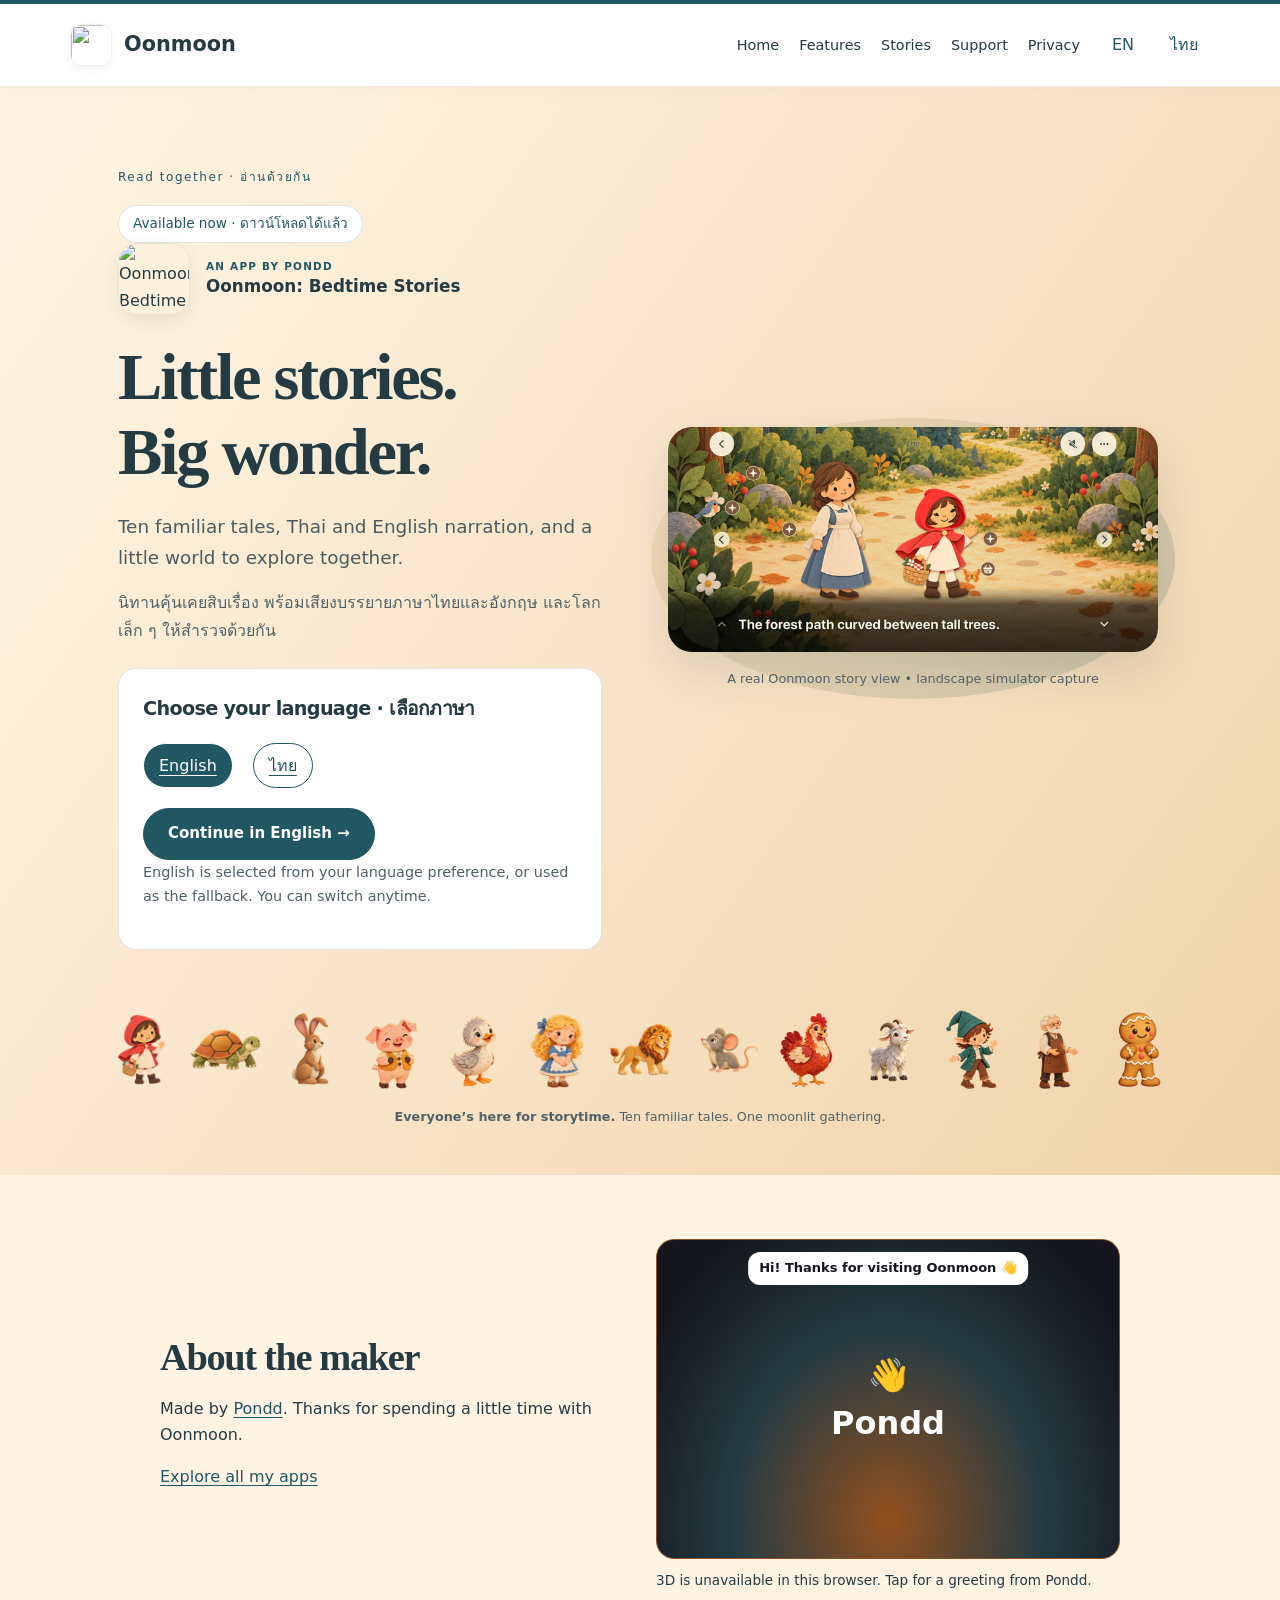
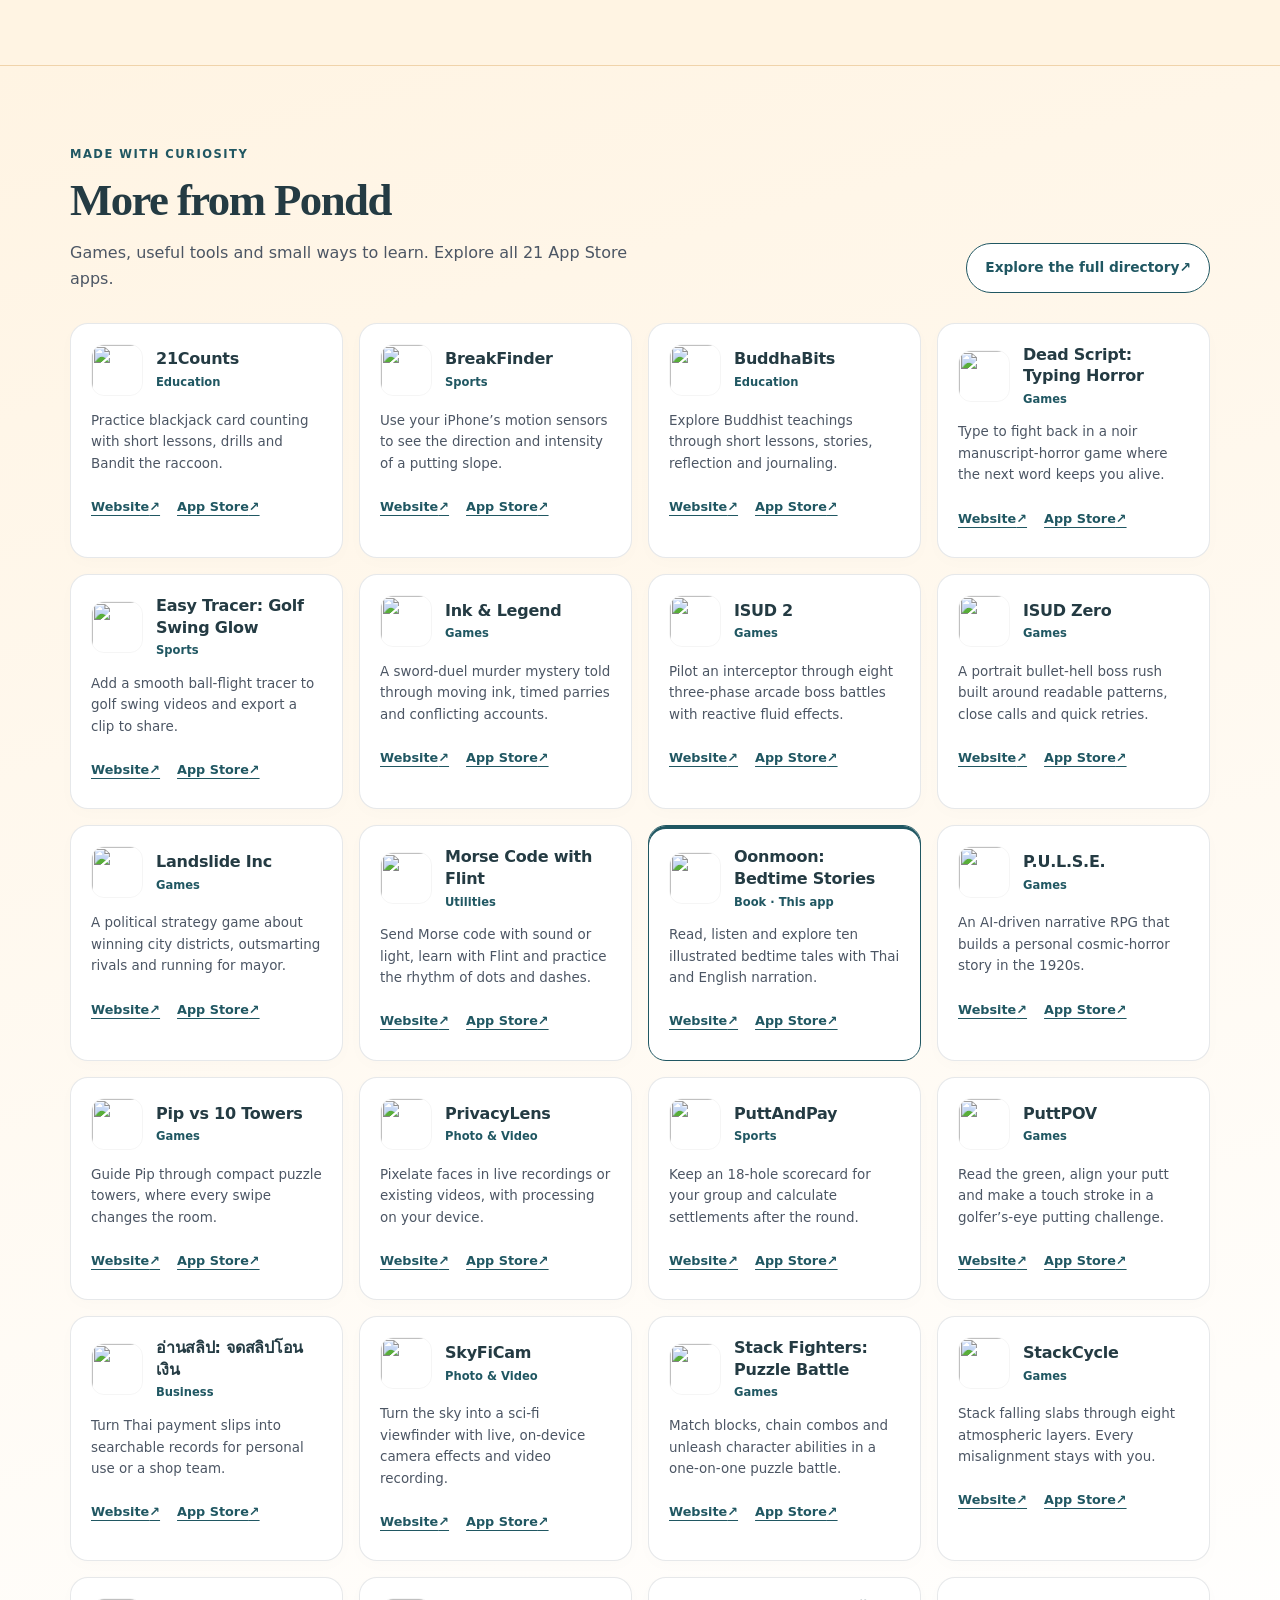
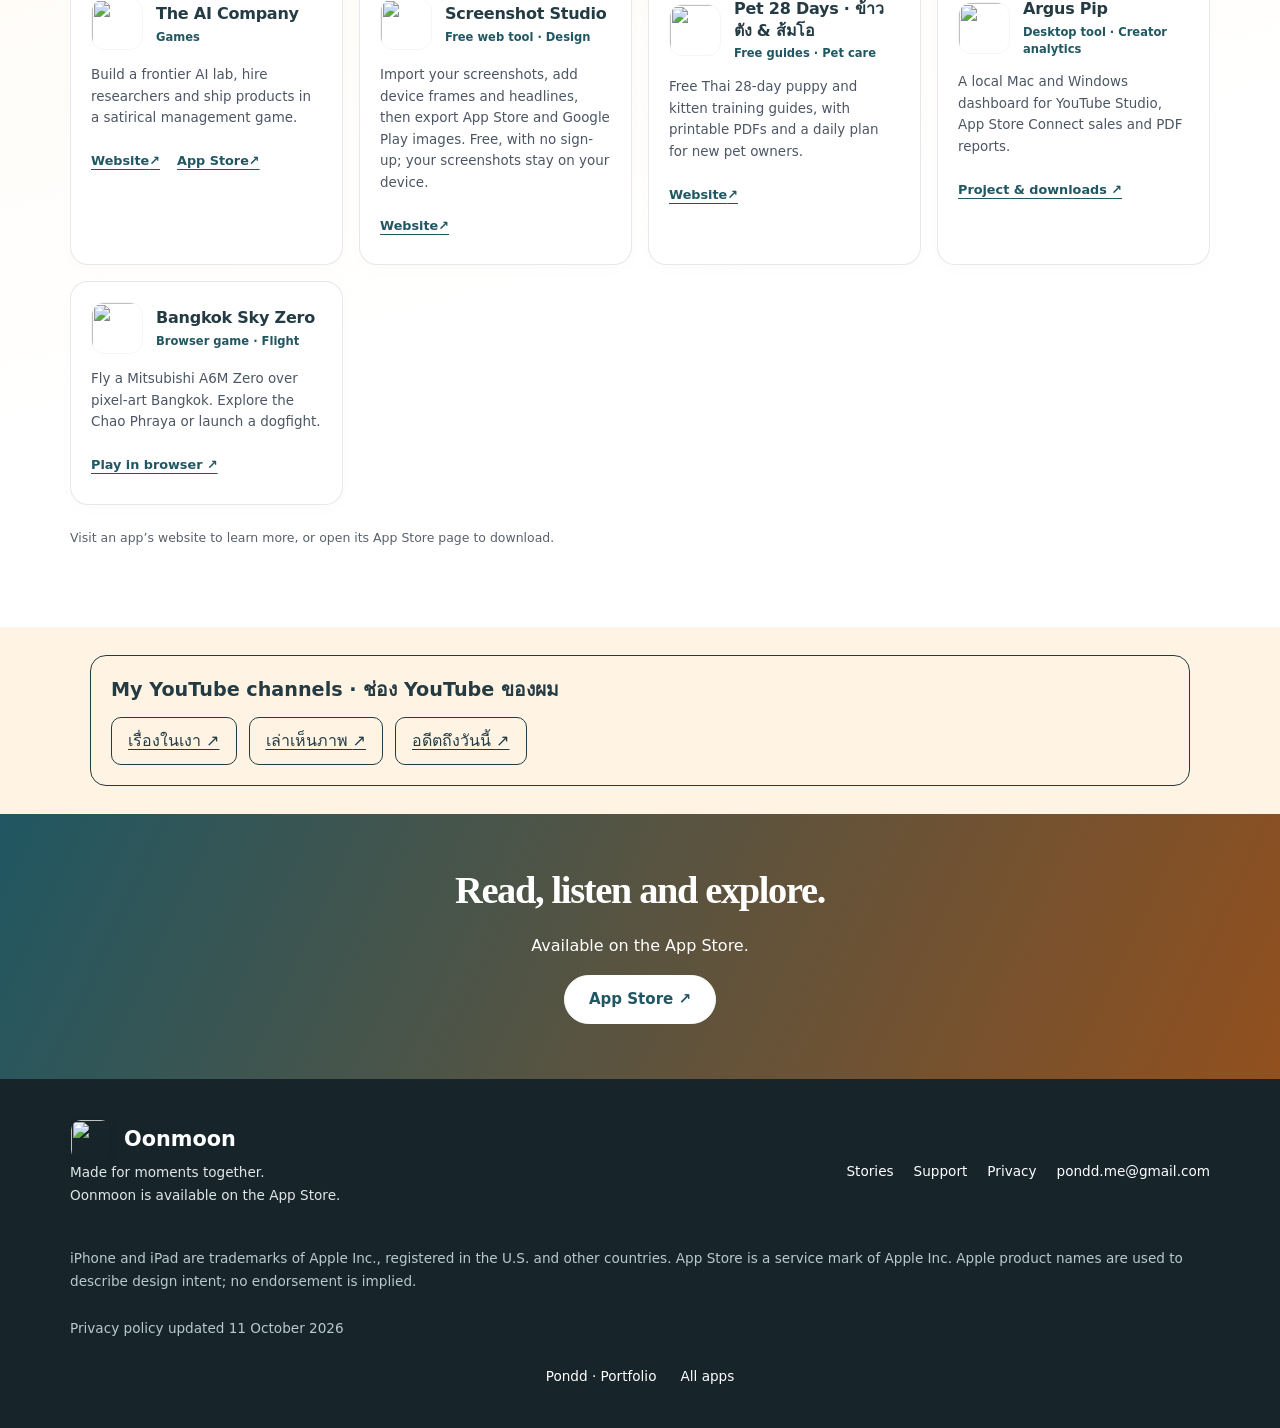
==== commit 0476bb6b: "Update collection branding to Argus Pip" ====
--- a/index.html
+++ b/index.html
@@ -15,7 +15,7 @@
 <section class="pondd-about" id="about" data-pondd-character data-character-locale="en" aria-label="About the maker"><div class="pondd-about-inner"><div><h2>About the maker</h2><p>Made by <a href="https://pond1982.github.io/Pondd-Page/">Pondd</a>. Thanks for spending a little time with Oonmoon.</p><p><a href="https://pond1982.github.io/Pondd-Page/index.html#apps">Explore all my apps</a></p></div><div><button class="pondd-character-stage" type="button" aria-label="Change Pondd’s dance" aria-describedby="pondd-character-hint"><span class="pondd-character-fallback" aria-hidden="true">👋<br>Pondd</span><span class="bubble" role="status" aria-live="polite">Hi! Thanks for visiting Oonmoon 👋</span></button><p class="pondd-character-hint" id="pondd-character-hint">Tap the character or press Enter to change the dance.</p><button class="pondd-character-pause" type="button" aria-pressed="false" hidden>Pause dancing</button><noscript><p>The 3D Easter egg needs JavaScript. You can still explore the rest of the site.</p></noscript></div></div><script type="application/json" class="pondd-character-lines">["Hi! Thanks for visiting Oonmoon 👋", "Tap me to change the dance!", "ขอบคุณที่แวะมาครับ 🙏", "One little dance before storytime.", "Like it? Explore my other apps ♥", "One more spin!"]</script></section>
 <!-- Pondd character end -->
 <!-- APP FAMILY START -->
-<section class="app-family" id="more-apps" aria-labelledby="app-family-title"><div class="app-family-inner"><div class="app-family-heading"><div><p class="app-family-kicker">Made with curiosity</p><h2 id="app-family-title">More from Pondd</h2><p class="app-family-intro">Games, useful tools and small ways to learn. Explore all 21 App Store apps.</p></div><a class="app-family-directory" href="https://pond1982.github.io/Pondd-Page/apps.html">Explore the full directory <span aria-hidden="true">↗</span></a></div><ul class="app-family-list" role="list"><li class="app-family-item" data-app-id="6763789288"><article aria-labelledby="family-6763789288"><div class="app-family-card-top"><img class="app-family-icon" src="https://pond1982.github.io/Pondd-Page/assets/app-icons/6763789288.webp" width="52" height="52" alt="" decoding="async" loading="lazy"><div><h3 id="family-6763789288">21Counts</h3><p class="app-family-meta">Education</p></div></div><p class="app-family-summary" lang="en">Practice blackjack card counting with short lessons, drills and Bandit the raccoon.</p><div class="app-family-links"><a href="https://pond1982.github.io/21Counts-Web/" aria-label="21Counts website">Website <span aria-hidden="true">↗</span></a><a href="https://apps.apple.com/gb/app/21counts/id6763789288" aria-label="21Counts on the App Store">App Store <span aria-hidden="true">↗</span></a></div></article></li><li class="app-family-item" data-app-id="6752389773"><article aria-labelledby="family-6752389773"><div class="app-family-card-top"><img class="app-family-icon" src="https://pond1982.github.io/Pondd-Page/assets/app-icons/6752389773.webp" width="52" height="52" alt="" decoding="async" loading="lazy"><div><h3 id="family-6752389773">BreakFinder</h3><p class="app-family-meta">Sports</p></div></div><p class="app-family-summary" lang="en">Use your iPhone’s motion sensors to see the direction and intensity of a putting slope.</p><div class="app-family-links"><a href="https://breakfinderweb.pages.dev/" aria-label="BreakFinder website">Website <span aria-hidden="true">↗</span></a><a href="https://apps.apple.com/gb/app/breakfinder/id6752389773" aria-label="BreakFinder on the App Store">App Store <span aria-hidden="true">↗</span></a></div></article></li><li class="app-family-item" data-app-id="6764710521"><article aria-labelledby="family-6764710521"><div class="app-family-card-top"><img class="app-family-icon" src="https://pond1982.github.io/Pondd-Page/assets/app-icons/6764710521.webp" width="52" height="52" alt="" decoding="async" loading="lazy"><div><h3 id="family-6764710521">BuddhaBits</h3><p class="app-family-meta">Education</p></div></div><p class="app-family-summary" lang="en">Explore Buddhist teachings through short lessons, stories, reflection and journaling.</p><div class="app-family-links"><a href="https://pond1982.github.io/BuddhaBits-web/index.html" aria-label="BuddhaBits website">Website <span aria-hidden="true">↗</span></a><a href="https://apps.apple.com/gb/app/buddhabits/id6764710521" aria-label="BuddhaBits on the App Store">App Store <span aria-hidden="true">↗</span></a></div></article></li><li class="app-family-item" data-app-id="6775353218"><article aria-labelledby="family-6775353218"><div class="app-family-card-top"><img class="app-family-icon" src="https://pond1982.github.io/Pondd-Page/assets/app-icons/6775353218.webp" width="52" height="52" alt="" decoding="async" loading="lazy"><div><h3 id="family-6775353218">Dead Script: Typing Horror</h3><p class="app-family-meta">Games</p></div></div><p class="app-family-summary" lang="en">Type to fight back in a noir manuscript-horror game where the next word keeps you alive.</p><div class="app-family-links"><a href="https://pond1982.github.io/iosdeadscriptweb/index.html" aria-label="Dead Script: Typing Horror website">Website <span aria-hidden="true">↗</span></a><a href="https://apps.apple.com/gb/app/dead-script-typing-horror/id6775353218" aria-label="Dead Script: Typing Horror on the App Store">App Store <span aria-hidden="true">↗</span></a></div></article></li><li class="app-family-item" data-app-id="6753145486"><article aria-labelledby="family-6753145486"><div class="app-family-card-top"><img class="app-family-icon" src="https://pond1982.github.io/Pondd-Page/assets/app-icons/6753145486.webp" width="52" height="52" alt="" decoding="async" loading="lazy"><div><h3 id="family-6753145486">Easy Tracer: Golf Swing Glow</h3><p class="app-family-meta">Sports</p></div></div><p class="app-family-summary" lang="en">Add a smooth ball-flight tracer to golf swing videos and export a clip to share.</p><div class="app-family-links"><a href="https://easy-tracer-web.pages.dev/" aria-label="Easy Tracer: Golf Swing Glow website">Website <span aria-hidden="true">↗</span></a><a href="https://apps.apple.com/gb/app/easy-tracer-golf-swing-glow/id6753145486" aria-label="Easy Tracer: Golf Swing Glow on the App Store">App Store <span aria-hidden="true">↗</span></a></div></article></li><li class="app-family-item" data-app-id="6830747339"><article aria-labelledby="family-6830747339"><div class="app-family-card-top"><img class="app-family-icon" src="https://pond1982.github.io/Pondd-Page/assets/app-icons/6830747339.webp" width="52" height="52" alt="" decoding="async" loading="lazy"><div><h3 id="family-6830747339">Ink &amp; Legend</h3><p class="app-family-meta">Games</p></div></div><p class="app-family-summary" lang="en">A sword-duel murder mystery told through moving ink, timed parries and conflicting accounts.</p><div class="app-family-links"><a href="https://pond1982.github.io/ink-and-legend-site/" aria-label="Ink &amp; Legend website">Website <span aria-hidden="true">↗</span></a><a href="https://apps.apple.com/gb/app/ink-legend/id6830747339" aria-label="Ink &amp; Legend on the App Store">App Store <span aria-hidden="true">↗</span></a></div></article></li><li class="app-family-item" data-app-id="6824559010"><article aria-labelledby="family-6824559010"><div class="app-family-card-top"><img class="app-family-icon" src="https://pond1982.github.io/Pondd-Page/assets/app-icons/6824559010.webp" width="52" height="52" alt="" decoding="async" loading="lazy"><div><h3 id="family-6824559010">ISUD 2</h3><p class="app-family-meta">Games</p></div></div><p class="app-family-summary" lang="en">Pilot an interceptor through eight three-phase arcade boss battles with reactive fluid effects.</p><div class="app-family-links"><a href="https://pond1982.github.io/ISUD-Website/isud2-support.html" aria-label="ISUD 2 website">Website <span aria-hidden="true">↗</span></a><a href="https://apps.apple.com/gb/app/isud-2/id6824559010" aria-label="ISUD 2 on the App Store">App Store <span aria-hidden="true">↗</span></a></div></article></li><li class="app-family-item" data-app-id="6765926399"><article aria-labelledby="family-6765926399"><div class="app-family-card-top"><img class="app-family-icon" src="https://pond1982.github.io/Pondd-Page/assets/app-icons/6765926399.webp" width="52" height="52" alt="" decoding="async" loading="lazy"><div><h3 id="family-6765926399">ISUD Zero</h3><p class="app-family-meta">Games</p></div></div><p class="app-family-summary" lang="en">A portrait bullet-hell boss rush built around readable patterns, close calls and quick retries.</p><div class="app-family-links"><a href="https://pond1982.github.io/ISUD-Website/" aria-label="ISUD Zero website">Website <span aria-hidden="true">↗</span></a><a href="https://apps.apple.com/gb/app/isud-zero/id6765926399" aria-label="ISUD Zero on the App Store">App Store <span aria-hidden="true">↗</span></a></div></article></li><li class="app-family-item" data-app-id="6761601860"><article aria-labelledby="family-6761601860"><div class="app-family-card-top"><img class="app-family-icon" src="https://pond1982.github.io/Pondd-Page/assets/app-icons/6761601860.webp" width="52" height="52" alt="" decoding="async" loading="lazy"><div><h3 id="family-6761601860">Landslide Inc</h3><p class="app-family-meta">Games</p></div></div><p class="app-family-summary" lang="en">A political strategy game about winning city districts, outsmarting rivals and running for mayor.</p><div class="app-family-links"><a href="https://pond1982.github.io/Landslide-Web/index.html" aria-label="Landslide Inc website">Website <span aria-hidden="true">↗</span></a><a href="https://apps.apple.com/gb/app/landslide-inc/id6761601860" aria-label="Landslide Inc on the App Store">App Store <span aria-hidden="true">↗</span></a></div></article></li><li class="app-family-item" data-app-id="6818069855"><article aria-labelledby="family-6818069855"><div class="app-family-card-top"><img class="app-family-icon" src="https://pond1982.github.io/Pondd-Page/assets/app-icons/6818069855.webp" width="52" height="52" alt="" decoding="async" loading="lazy"><div><h3 id="family-6818069855">Morse Code with Flint</h3><p class="app-family-meta">Utilities</p></div></div><p class="app-family-summary" lang="en">Send Morse code with sound or light, learn with Flint and practice the rhythm of dots and dashes.</p><div class="app-family-links"><a href="https://pond1982.github.io/Morse-Support-Site/" aria-label="Morse Code with Flint website">Website <span aria-hidden="true">↗</span></a><a href="https://apps.apple.com/gb/app/morse-code-with-flint/id6818069855" aria-label="Morse Code with Flint on the App Store">App Store <span aria-hidden="true">↗</span></a></div></article></li><li class="app-family-item is-current" data-app-id="6821338637"><article aria-labelledby="family-6821338637"><div class="app-family-card-top"><img class="app-family-icon" src="https://pond1982.github.io/Pondd-Page/assets/app-icons/6821338637.webp" width="52" height="52" alt="" decoding="async" loading="lazy"><div><h3 id="family-6821338637">Oonmoon: Bedtime Stories</h3><p class="app-family-meta">Book · This app</p></div></div><p class="app-family-summary" lang="en">Read, listen and explore ten illustrated bedtime tales with Thai and English narration.</p><div class="app-family-links"><a href="https://pond1982.github.io/Oonmoon-Website/en/" aria-label="Oonmoon: Bedtime Stories website">Website <span aria-hidden="true">↗</span></a><a href="https://apps.apple.com/gb/app/oonmoon-bedtime-stories/id6821338637" aria-label="Oonmoon: Bedtime Stories on the App Store">App Store <span aria-hidden="true">↗</span></a></div></article></li><li class="app-family-item" data-app-id="6762054116"><article aria-labelledby="family-6762054116"><div class="app-family-card-top"><img class="app-family-icon" src="https://pond1982.github.io/Pondd-Page/assets/app-icons/6762054116.webp" width="52" height="52" alt="" decoding="async" loading="lazy"><div><h3 id="family-6762054116">P.U.L.S.E.</h3><p class="app-family-meta">Games</p></div></div><p class="app-family-summary" lang="en">An AI-driven narrative RPG that builds a personal cosmic-horror story in the 1920s.</p><div class="app-family-links"><a href="https://pulse-web-5vx.pages.dev/" aria-label="P.U.L.S.E. website">Website <span aria-hidden="true">↗</span></a><a href="https://apps.apple.com/gb/app/p-u-l-s-e/id6762054116" aria-label="P.U.L.S.E. on the App Store">App Store <span aria-hidden="true">↗</span></a></div></article></li><li class="app-family-item" data-app-id="6766553847"><article aria-labelledby="family-6766553847"><div class="app-family-card-top"><img class="app-family-icon" src="https://pond1982.github.io/Pondd-Page/assets/app-icons/6766553847.webp" width="52" height="52" alt="" decoding="async" loading="lazy"><div><h3 id="family-6766553847">Pip vs 10 Towers</h3><p class="app-family-meta">Games</p></div></div><p class="app-family-summary" lang="en">Guide Pip through compact puzzle towers, where every swipe changes the room.</p><div class="app-family-links"><a href="https://pond1982.github.io/StepBlade-Website/index.html" aria-label="Pip vs 10 Towers website">Website <span aria-hidden="true">↗</span></a><a href="https://apps.apple.com/gb/app/pip-vs-10-towers/id6766553847" aria-label="Pip vs 10 Towers on the App Store">App Store <span aria-hidden="true">↗</span></a></div></article></li><li class="app-family-item" data-app-id="6752596764"><article aria-labelledby="family-6752596764"><div class="app-family-card-top"><img class="app-family-icon" src="https://pond1982.github.io/Pondd-Page/assets/app-icons/6752596764.webp" width="52" height="52" alt="" decoding="async" loading="lazy"><div><h3 id="family-6752596764">PrivacyLens</h3><p class="app-family-meta">Photo &amp; Video</p></div></div><p class="app-family-summary" lang="en">Pixelate faces in live recordings or existing videos, with processing on your device.</p><div class="app-family-links"><a href="https://privacylensweb.pages.dev/" aria-label="PrivacyLens website">Website <span aria-hidden="true">↗</span></a><a href="https://apps.apple.com/gb/app/privacylens/id6752596764" aria-label="PrivacyLens on the App Store">App Store <span aria-hidden="true">↗</span></a></div></article></li><li class="app-family-item" data-app-id="6752640120"><article aria-labelledby="family-6752640120"><div class="app-family-card-top"><img class="app-family-icon" src="https://pond1982.github.io/Pondd-Page/assets/app-icons/6752640120.webp" width="52" height="52" alt="" decoding="async" loading="lazy"><div><h3 id="family-6752640120">PuttAndPay</h3><p class="app-family-meta">Sports</p></div></div><p class="app-family-summary" lang="en">Keep an 18-hole scorecard for your group and calculate settlements after the round.</p><div class="app-family-links"><a href="https://puttandpayweb.pages.dev/" aria-label="PuttAndPay website">Website <span aria-hidden="true">↗</span></a><a href="https://apps.apple.com/gb/app/puttandpay/id6752640120" aria-label="PuttAndPay on the App Store">App Store <span aria-hidden="true">↗</span></a></div></article></li><li class="app-family-item" data-app-id="6771718899"><article aria-labelledby="family-6771718899"><div class="app-family-card-top"><img class="app-family-icon" src="https://pond1982.github.io/Pondd-Page/assets/app-icons/6771718899.webp" width="52" height="52" alt="" decoding="async" loading="lazy"><div><h3 id="family-6771718899">PuttPOV</h3><p class="app-family-meta">Games</p></div></div><p class="app-family-summary" lang="en">Read the green, align your putt and make a touch stroke in a golfer’s-eye putting challenge.</p><div class="app-family-links"><a href="https://pond1982.github.io/PuttPOV-Website/" aria-label="PuttPOV website">Website <span aria-hidden="true">↗</span></a><a href="https://apps.apple.com/gb/app/puttpov/id6771718899" aria-label="PuttPOV on the App Store">App Store <span aria-hidden="true">↗</span></a></div></article></li><li class="app-family-item" data-app-id="6765605900"><article aria-labelledby="family-6765605900"><div class="app-family-card-top"><img class="app-family-icon" src="https://pond1982.github.io/Pondd-Page/assets/app-icons/6765605900.webp" width="52" height="52" alt="" decoding="async" loading="lazy"><div><h3 id="family-6765605900">อ่านสลิป: จดสลิปโอนเงิน</h3><p class="app-family-meta">Business</p></div></div><p class="app-family-summary" lang="en">Turn Thai payment slips into searchable records for personal use or a shop team.</p><div class="app-family-links"><a href="https://pond1982.github.io/ReadSlipWebsite/index.html" aria-label="อ่านสลิป: จดสลิปโอนเงิน website">Website <span aria-hidden="true">↗</span></a><a href="https://apps.apple.com/gb/app/%E0%B8%AD-%E0%B8%B2%E0%B8%99%E0%B8%AA%E0%B8%A5-%E0%B8%9B-%E0%B8%88%E0%B8%94%E0%B8%AA%E0%B8%A5-%E0%B8%9B%E0%B9%82%E0%B8%AD%E0%B8%99%E0%B9%80%E0%B8%87-%E0%B8%99/id6765605900" aria-label="อ่านสลิป: จดสลิปโอนเงิน on the App Store">App Store <span aria-hidden="true">↗</span></a></div></article></li><li class="app-family-item" data-app-id="6773614646"><article aria-labelledby="family-6773614646"><div class="app-family-card-top"><img class="app-family-icon" src="https://pond1982.github.io/Pondd-Page/assets/app-icons/6773614646.webp" width="52" height="52" alt="" decoding="async" loading="lazy"><div><h3 id="family-6773614646">SkyFiCam</h3><p class="app-family-meta">Photo &amp; Video</p></div></div><p class="app-family-summary" lang="en">Turn the sky into a sci-fi viewfinder with live, on-device camera effects and video recording.</p><div class="app-family-links"><a href="https://pond1982.github.io/SkyFiWeb/" aria-label="SkyFiCam website">Website <span aria-hidden="true">↗</span></a><a href="https://apps.apple.com/gb/app/skyficam/id6773614646" aria-label="SkyFiCam on the App Store">App Store <span aria-hidden="true">↗</span></a></div></article></li><li class="app-family-item" data-app-id="6762288266"><article aria-labelledby="family-6762288266"><div class="app-family-card-top"><img class="app-family-icon" src="https://pond1982.github.io/Pondd-Page/assets/app-icons/6762288266.webp" width="52" height="52" alt="" decoding="async" loading="lazy"><div><h3 id="family-6762288266">Stack Fighters: Puzzle Battle</h3><p class="app-family-meta">Games</p></div></div><p class="app-family-summary" lang="en">Match blocks, chain combos and unleash character abilities in a one-on-one puzzle battle.</p><div class="app-family-links"><a href="https://pond1982.github.io/stackfighters-site/index.html" aria-label="Stack Fighters: Puzzle Battle website">Website <span aria-hidden="true">↗</span></a><a href="https://apps.apple.com/gb/app/stack-fighters-puzzle-battle/id6762288266" aria-label="Stack Fighters: Puzzle Battle on the App Store">App Store <span aria-hidden="true">↗</span></a></div></article></li><li class="app-family-item" data-app-id="6764340971"><article aria-labelledby="family-6764340971"><div class="app-family-card-top"><img class="app-family-icon" src="https://pond1982.github.io/Pondd-Page/assets/app-icons/6764340971.webp" width="52" height="52" alt="" decoding="async" loading="lazy"><div><h3 id="family-6764340971">StackCycle</h3><p class="app-family-meta">Games</p></div></div><p class="app-family-summary" lang="en">Stack falling slabs through eight atmospheric layers. Every misalignment stays with you.</p><div class="app-family-links"><a href="https://pond1982.github.io/stackcycle---web/" aria-label="StackCycle website">Website <span aria-hidden="true">↗</span></a><a href="https://apps.apple.com/gb/app/stackcycle/id6764340971" aria-label="StackCycle on the App Store">App Store <span aria-hidden="true">↗</span></a></div></article></li><li class="app-family-item" data-app-id="6777710816"><article aria-labelledby="family-6777710816"><div class="app-family-card-top"><img class="app-family-icon" src="https://pond1982.github.io/Pondd-Page/assets/app-icons/6777710816.webp" width="52" height="52" alt="" decoding="async" loading="lazy"><div><h3 id="family-6777710816">The AI Company</h3><p class="app-family-meta">Games</p></div></div><p class="app-family-summary" lang="en">Build a frontier AI lab, hire researchers and ship products in a satirical management game.</p><div class="app-family-links"><a href="https://pond1982.github.io/TheAiCompanyWeb/" aria-label="The AI Company website">Website <span aria-hidden="true">↗</span></a><a href="https://apps.apple.com/gb/app/the-ai-company/id6777710816" aria-label="The AI Company on the App Store">App Store <span aria-hidden="true">↗</span></a></div></article></li><li class="app-family-item" data-app-id="screenshot-studio"><article aria-labelledby="family-screenshot-studio"><div class="app-family-card-top"><img class="app-family-icon" src="https://pond1982.github.io/Pondd-Page/assets/app-icons/screenshot-studio.svg" width="52" height="52" alt="" decoding="async" loading="lazy"><div><h3 id="family-screenshot-studio">Screenshot Studio</h3><p class="app-family-meta">Free web tool · Design</p></div></div><p class="app-family-summary" lang="en">Import your screenshots, add device frames and headlines, then export App Store and Google Play images. Free, with no sign-up; your screenshots stay on your device.</p><div class="app-family-links"><a href="https://pond1982.github.io/screenshot-studio/">Website <span aria-hidden="true">↗</span></a></div></article></li><li class="app-family-item" data-app-id="pet-28-days"><article aria-labelledby="family-pet-28-days"><div class="app-family-card-top"><img class="app-family-icon" src="https://pond1982.github.io/Pondd-Page/assets/app-icons/pet-28-days.png" width="52" height="52" alt="" decoding="async" loading="lazy"><div><h3 id="family-pet-28-days">Pet 28 Days · ข้าวตัง &amp; ส้มโอ</h3><p class="app-family-meta">Free guides · Pet care</p></div></div><p class="app-family-summary" lang="en">Free Thai 28-day puppy and kitten training guides, with printable PDFs and a daily plan for new pet owners.</p><div class="app-family-links"><a href="https://pond1982.github.io/pet-28-days/">Website <span aria-hidden="true">↗</span></a></div></article></li><li class="app-family-item" data-app-id="creator-dashboard-desktop"><article aria-labelledby="family-creator-dashboard-desktop"><div class="app-family-card-top"><img class="app-family-icon" src="https://pond1982.github.io/Pondd-Page/assets/app-icons/creator-dashboard.png" width="52" height="52" alt="" loading="lazy"><div><h3 id="family-creator-dashboard-desktop">Creator Dashboard</h3><p class="app-family-meta">Desktop tool · Creator analytics</p></div></div><p class="app-family-summary">A local Mac and Windows dashboard for YouTube Studio, App Store Connect sales and PDF reports.</p><div class="app-family-links"><a href="https://github.com/pond1982/creator-dashboard-desktop">Project &amp; downloads ↗</a></div></article></li><li class="app-family-item" data-app-id="bangkok-sky-zero"><article aria-labelledby="family-bangkok-sky-zero"><div class="app-family-card-top"><img class="app-family-icon" src="https://pond1982.github.io/Pondd-Page/assets/app-icons/bangkok-sky-zero.png" width="52" height="52" alt="" loading="lazy"><div><h3 id="family-bangkok-sky-zero">Bangkok Sky Zero</h3><p class="app-family-meta">Browser game · Flight</p></div></div><p class="app-family-summary">Fly a Mitsubishi A6M Zero over pixel-art Bangkok. Explore the Chao Phraya or launch a dogfight.</p><div class="app-family-links"><a href="https://pond1982.github.io/bangkok-sky-zero/">Play in browser ↗</a></div></article></li></ul><p class="app-family-note">Visit an app’s website to learn more, or open its App Store page to download.</p></div></section>
+<section class="app-family" id="more-apps" aria-labelledby="app-family-title"><div class="app-family-inner"><div class="app-family-heading"><div><p class="app-family-kicker">Made with curiosity</p><h2 id="app-family-title">More from Pondd</h2><p class="app-family-intro">Games, useful tools and small ways to learn. Explore all 21 App Store apps.</p></div><a class="app-family-directory" href="https://pond1982.github.io/Pondd-Page/apps.html">Explore the full directory <span aria-hidden="true">↗</span></a></div><ul class="app-family-list" role="list"><li class="app-family-item" data-app-id="6763789288"><article aria-labelledby="family-6763789288"><div class="app-family-card-top"><img class="app-family-icon" src="https://pond1982.github.io/Pondd-Page/assets/app-icons/6763789288.webp" width="52" height="52" alt="" decoding="async" loading="lazy"><div><h3 id="family-6763789288">21Counts</h3><p class="app-family-meta">Education</p></div></div><p class="app-family-summary" lang="en">Practice blackjack card counting with short lessons, drills and Bandit the raccoon.</p><div class="app-family-links"><a href="https://pond1982.github.io/21Counts-Web/" aria-label="21Counts website">Website <span aria-hidden="true">↗</span></a><a href="https://apps.apple.com/gb/app/21counts/id6763789288" aria-label="21Counts on the App Store">App Store <span aria-hidden="true">↗</span></a></div></article></li><li class="app-family-item" data-app-id="6752389773"><article aria-labelledby="family-6752389773"><div class="app-family-card-top"><img class="app-family-icon" src="https://pond1982.github.io/Pondd-Page/assets/app-icons/6752389773.webp" width="52" height="52" alt="" decoding="async" loading="lazy"><div><h3 id="family-6752389773">BreakFinder</h3><p class="app-family-meta">Sports</p></div></div><p class="app-family-summary" lang="en">Use your iPhone’s motion sensors to see the direction and intensity of a putting slope.</p><div class="app-family-links"><a href="https://breakfinderweb.pages.dev/" aria-label="BreakFinder website">Website <span aria-hidden="true">↗</span></a><a href="https://apps.apple.com/gb/app/breakfinder/id6752389773" aria-label="BreakFinder on the App Store">App Store <span aria-hidden="true">↗</span></a></div></article></li><li class="app-family-item" data-app-id="6764710521"><article aria-labelledby="family-6764710521"><div class="app-family-card-top"><img class="app-family-icon" src="https://pond1982.github.io/Pondd-Page/assets/app-icons/6764710521.webp" width="52" height="52" alt="" decoding="async" loading="lazy"><div><h3 id="family-6764710521">BuddhaBits</h3><p class="app-family-meta">Education</p></div></div><p class="app-family-summary" lang="en">Explore Buddhist teachings through short lessons, stories, reflection and journaling.</p><div class="app-family-links"><a href="https://pond1982.github.io/BuddhaBits-web/index.html" aria-label="BuddhaBits website">Website <span aria-hidden="true">↗</span></a><a href="https://apps.apple.com/gb/app/buddhabits/id6764710521" aria-label="BuddhaBits on the App Store">App Store <span aria-hidden="true">↗</span></a></div></article></li><li class="app-family-item" data-app-id="6775353218"><article aria-labelledby="family-6775353218"><div class="app-family-card-top"><img class="app-family-icon" src="https://pond1982.github.io/Pondd-Page/assets/app-icons/6775353218.webp" width="52" height="52" alt="" decoding="async" loading="lazy"><div><h3 id="family-6775353218">Dead Script: Typing Horror</h3><p class="app-family-meta">Games</p></div></div><p class="app-family-summary" lang="en">Type to fight back in a noir manuscript-horror game where the next word keeps you alive.</p><div class="app-family-links"><a href="https://pond1982.github.io/iosdeadscriptweb/index.html" aria-label="Dead Script: Typing Horror website">Website <span aria-hidden="true">↗</span></a><a href="https://apps.apple.com/gb/app/dead-script-typing-horror/id6775353218" aria-label="Dead Script: Typing Horror on the App Store">App Store <span aria-hidden="true">↗</span></a></div></article></li><li class="app-family-item" data-app-id="6753145486"><article aria-labelledby="family-6753145486"><div class="app-family-card-top"><img class="app-family-icon" src="https://pond1982.github.io/Pondd-Page/assets/app-icons/6753145486.webp" width="52" height="52" alt="" decoding="async" loading="lazy"><div><h3 id="family-6753145486">Easy Tracer: Golf Swing Glow</h3><p class="app-family-meta">Sports</p></div></div><p class="app-family-summary" lang="en">Add a smooth ball-flight tracer to golf swing videos and export a clip to share.</p><div class="app-family-links"><a href="https://easy-tracer-web.pages.dev/" aria-label="Easy Tracer: Golf Swing Glow website">Website <span aria-hidden="true">↗</span></a><a href="https://apps.apple.com/gb/app/easy-tracer-golf-swing-glow/id6753145486" aria-label="Easy Tracer: Golf Swing Glow on the App Store">App Store <span aria-hidden="true">↗</span></a></div></article></li><li class="app-family-item" data-app-id="6830747339"><article aria-labelledby="family-6830747339"><div class="app-family-card-top"><img class="app-family-icon" src="https://pond1982.github.io/Pondd-Page/assets/app-icons/6830747339.webp" width="52" height="52" alt="" decoding="async" loading="lazy"><div><h3 id="family-6830747339">Ink &amp; Legend</h3><p class="app-family-meta">Games</p></div></div><p class="app-family-summary" lang="en">A sword-duel murder mystery told through moving ink, timed parries and conflicting accounts.</p><div class="app-family-links"><a href="https://pond1982.github.io/ink-and-legend-site/" aria-label="Ink &amp; Legend website">Website <span aria-hidden="true">↗</span></a><a href="https://apps.apple.com/gb/app/ink-legend/id6830747339" aria-label="Ink &amp; Legend on the App Store">App Store <span aria-hidden="true">↗</span></a></div></article></li><li class="app-family-item" data-app-id="6824559010"><article aria-labelledby="family-6824559010"><div class="app-family-card-top"><img class="app-family-icon" src="https://pond1982.github.io/Pondd-Page/assets/app-icons/6824559010.webp" width="52" height="52" alt="" decoding="async" loading="lazy"><div><h3 id="family-6824559010">ISUD 2</h3><p class="app-family-meta">Games</p></div></div><p class="app-family-summary" lang="en">Pilot an interceptor through eight three-phase arcade boss battles with reactive fluid effects.</p><div class="app-family-links"><a href="https://pond1982.github.io/ISUD-Website/isud2-support.html" aria-label="ISUD 2 website">Website <span aria-hidden="true">↗</span></a><a href="https://apps.apple.com/gb/app/isud-2/id6824559010" aria-label="ISUD 2 on the App Store">App Store <span aria-hidden="true">↗</span></a></div></article></li><li class="app-family-item" data-app-id="6765926399"><article aria-labelledby="family-6765926399"><div class="app-family-card-top"><img class="app-family-icon" src="https://pond1982.github.io/Pondd-Page/assets/app-icons/6765926399.webp" width="52" height="52" alt="" decoding="async" loading="lazy"><div><h3 id="family-6765926399">ISUD Zero</h3><p class="app-family-meta">Games</p></div></div><p class="app-family-summary" lang="en">A portrait bullet-hell boss rush built around readable patterns, close calls and quick retries.</p><div class="app-family-links"><a href="https://pond1982.github.io/ISUD-Website/" aria-label="ISUD Zero website">Website <span aria-hidden="true">↗</span></a><a href="https://apps.apple.com/gb/app/isud-zero/id6765926399" aria-label="ISUD Zero on the App Store">App Store <span aria-hidden="true">↗</span></a></div></article></li><li class="app-family-item" data-app-id="6761601860"><article aria-labelledby="family-6761601860"><div class="app-family-card-top"><img class="app-family-icon" src="https://pond1982.github.io/Pondd-Page/assets/app-icons/6761601860.webp" width="52" height="52" alt="" decoding="async" loading="lazy"><div><h3 id="family-6761601860">Landslide Inc</h3><p class="app-family-meta">Games</p></div></div><p class="app-family-summary" lang="en">A political strategy game about winning city districts, outsmarting rivals and running for mayor.</p><div class="app-family-links"><a href="https://pond1982.github.io/Landslide-Web/index.html" aria-label="Landslide Inc website">Website <span aria-hidden="true">↗</span></a><a href="https://apps.apple.com/gb/app/landslide-inc/id6761601860" aria-label="Landslide Inc on the App Store">App Store <span aria-hidden="true">↗</span></a></div></article></li><li class="app-family-item" data-app-id="6818069855"><article aria-labelledby="family-6818069855"><div class="app-family-card-top"><img class="app-family-icon" src="https://pond1982.github.io/Pondd-Page/assets/app-icons/6818069855.webp" width="52" height="52" alt="" decoding="async" loading="lazy"><div><h3 id="family-6818069855">Morse Code with Flint</h3><p class="app-family-meta">Utilities</p></div></div><p class="app-family-summary" lang="en">Send Morse code with sound or light, learn with Flint and practice the rhythm of dots and dashes.</p><div class="app-family-links"><a href="https://pond1982.github.io/Morse-Support-Site/" aria-label="Morse Code with Flint website">Website <span aria-hidden="true">↗</span></a><a href="https://apps.apple.com/gb/app/morse-code-with-flint/id6818069855" aria-label="Morse Code with Flint on the App Store">App Store <span aria-hidden="true">↗</span></a></div></article></li><li class="app-family-item is-current" data-app-id="6821338637"><article aria-labelledby="family-6821338637"><div class="app-family-card-top"><img class="app-family-icon" src="https://pond1982.github.io/Pondd-Page/assets/app-icons/6821338637.webp" width="52" height="52" alt="" decoding="async" loading="lazy"><div><h3 id="family-6821338637">Oonmoon: Bedtime Stories</h3><p class="app-family-meta">Book · This app</p></div></div><p class="app-family-summary" lang="en">Read, listen and explore ten illustrated bedtime tales with Thai and English narration.</p><div class="app-family-links"><a href="https://pond1982.github.io/Oonmoon-Website/en/" aria-label="Oonmoon: Bedtime Stories website">Website <span aria-hidden="true">↗</span></a><a href="https://apps.apple.com/gb/app/oonmoon-bedtime-stories/id6821338637" aria-label="Oonmoon: Bedtime Stories on the App Store">App Store <span aria-hidden="true">↗</span></a></div></article></li><li class="app-family-item" data-app-id="6762054116"><article aria-labelledby="family-6762054116"><div class="app-family-card-top"><img class="app-family-icon" src="https://pond1982.github.io/Pondd-Page/assets/app-icons/6762054116.webp" width="52" height="52" alt="" decoding="async" loading="lazy"><div><h3 id="family-6762054116">P.U.L.S.E.</h3><p class="app-family-meta">Games</p></div></div><p class="app-family-summary" lang="en">An AI-driven narrative RPG that builds a personal cosmic-horror story in the 1920s.</p><div class="app-family-links"><a href="https://pulse-web-5vx.pages.dev/" aria-label="P.U.L.S.E. website">Website <span aria-hidden="true">↗</span></a><a href="https://apps.apple.com/gb/app/p-u-l-s-e/id6762054116" aria-label="P.U.L.S.E. on the App Store">App Store <span aria-hidden="true">↗</span></a></div></article></li><li class="app-family-item" data-app-id="6766553847"><article aria-labelledby="family-6766553847"><div class="app-family-card-top"><img class="app-family-icon" src="https://pond1982.github.io/Pondd-Page/assets/app-icons/6766553847.webp" width="52" height="52" alt="" decoding="async" loading="lazy"><div><h3 id="family-6766553847">Pip vs 10 Towers</h3><p class="app-family-meta">Games</p></div></div><p class="app-family-summary" lang="en">Guide Pip through compact puzzle towers, where every swipe changes the room.</p><div class="app-family-links"><a href="https://pond1982.github.io/StepBlade-Website/index.html" aria-label="Pip vs 10 Towers website">Website <span aria-hidden="true">↗</span></a><a href="https://apps.apple.com/gb/app/pip-vs-10-towers/id6766553847" aria-label="Pip vs 10 Towers on the App Store">App Store <span aria-hidden="true">↗</span></a></div></article></li><li class="app-family-item" data-app-id="6752596764"><article aria-labelledby="family-6752596764"><div class="app-family-card-top"><img class="app-family-icon" src="https://pond1982.github.io/Pondd-Page/assets/app-icons/6752596764.webp" width="52" height="52" alt="" decoding="async" loading="lazy"><div><h3 id="family-6752596764">PrivacyLens</h3><p class="app-family-meta">Photo &amp; Video</p></div></div><p class="app-family-summary" lang="en">Pixelate faces in live recordings or existing videos, with processing on your device.</p><div class="app-family-links"><a href="https://privacylensweb.pages.dev/" aria-label="PrivacyLens website">Website <span aria-hidden="true">↗</span></a><a href="https://apps.apple.com/gb/app/privacylens/id6752596764" aria-label="PrivacyLens on the App Store">App Store <span aria-hidden="true">↗</span></a></div></article></li><li class="app-family-item" data-app-id="6752640120"><article aria-labelledby="family-6752640120"><div class="app-family-card-top"><img class="app-family-icon" src="https://pond1982.github.io/Pondd-Page/assets/app-icons/6752640120.webp" width="52" height="52" alt="" decoding="async" loading="lazy"><div><h3 id="family-6752640120">PuttAndPay</h3><p class="app-family-meta">Sports</p></div></div><p class="app-family-summary" lang="en">Keep an 18-hole scorecard for your group and calculate settlements after the round.</p><div class="app-family-links"><a href="https://puttandpayweb.pages.dev/" aria-label="PuttAndPay website">Website <span aria-hidden="true">↗</span></a><a href="https://apps.apple.com/gb/app/puttandpay/id6752640120" aria-label="PuttAndPay on the App Store">App Store <span aria-hidden="true">↗</span></a></div></article></li><li class="app-family-item" data-app-id="6771718899"><article aria-labelledby="family-6771718899"><div class="app-family-card-top"><img class="app-family-icon" src="https://pond1982.github.io/Pondd-Page/assets/app-icons/6771718899.webp" width="52" height="52" alt="" decoding="async" loading="lazy"><div><h3 id="family-6771718899">PuttPOV</h3><p class="app-family-meta">Games</p></div></div><p class="app-family-summary" lang="en">Read the green, align your putt and make a touch stroke in a golfer’s-eye putting challenge.</p><div class="app-family-links"><a href="https://pond1982.github.io/PuttPOV-Website/" aria-label="PuttPOV website">Website <span aria-hidden="true">↗</span></a><a href="https://apps.apple.com/gb/app/puttpov/id6771718899" aria-label="PuttPOV on the App Store">App Store <span aria-hidden="true">↗</span></a></div></article></li><li class="app-family-item" data-app-id="6765605900"><article aria-labelledby="family-6765605900"><div class="app-family-card-top"><img class="app-family-icon" src="https://pond1982.github.io/Pondd-Page/assets/app-icons/6765605900.webp" width="52" height="52" alt="" decoding="async" loading="lazy"><div><h3 id="family-6765605900">อ่านสลิป: จดสลิปโอนเงิน</h3><p class="app-family-meta">Business</p></div></div><p class="app-family-summary" lang="en">Turn Thai payment slips into searchable records for personal use or a shop team.</p><div class="app-family-links"><a href="https://pond1982.github.io/ReadSlipWebsite/index.html" aria-label="อ่านสลิป: จดสลิปโอนเงิน website">Website <span aria-hidden="true">↗</span></a><a href="https://apps.apple.com/gb/app/%E0%B8%AD-%E0%B8%B2%E0%B8%99%E0%B8%AA%E0%B8%A5-%E0%B8%9B-%E0%B8%88%E0%B8%94%E0%B8%AA%E0%B8%A5-%E0%B8%9B%E0%B9%82%E0%B8%AD%E0%B8%99%E0%B9%80%E0%B8%87-%E0%B8%99/id6765605900" aria-label="อ่านสลิป: จดสลิปโอนเงิน on the App Store">App Store <span aria-hidden="true">↗</span></a></div></article></li><li class="app-family-item" data-app-id="6773614646"><article aria-labelledby="family-6773614646"><div class="app-family-card-top"><img class="app-family-icon" src="https://pond1982.github.io/Pondd-Page/assets/app-icons/6773614646.webp" width="52" height="52" alt="" decoding="async" loading="lazy"><div><h3 id="family-6773614646">SkyFiCam</h3><p class="app-family-meta">Photo &amp; Video</p></div></div><p class="app-family-summary" lang="en">Turn the sky into a sci-fi viewfinder with live, on-device camera effects and video recording.</p><div class="app-family-links"><a href="https://pond1982.github.io/SkyFiWeb/" aria-label="SkyFiCam website">Website <span aria-hidden="true">↗</span></a><a href="https://apps.apple.com/gb/app/skyficam/id6773614646" aria-label="SkyFiCam on the App Store">App Store <span aria-hidden="true">↗</span></a></div></article></li><li class="app-family-item" data-app-id="6762288266"><article aria-labelledby="family-6762288266"><div class="app-family-card-top"><img class="app-family-icon" src="https://pond1982.github.io/Pondd-Page/assets/app-icons/6762288266.webp" width="52" height="52" alt="" decoding="async" loading="lazy"><div><h3 id="family-6762288266">Stack Fighters: Puzzle Battle</h3><p class="app-family-meta">Games</p></div></div><p class="app-family-summary" lang="en">Match blocks, chain combos and unleash character abilities in a one-on-one puzzle battle.</p><div class="app-family-links"><a href="https://pond1982.github.io/stackfighters-site/index.html" aria-label="Stack Fighters: Puzzle Battle website">Website <span aria-hidden="true">↗</span></a><a href="https://apps.apple.com/gb/app/stack-fighters-puzzle-battle/id6762288266" aria-label="Stack Fighters: Puzzle Battle on the App Store">App Store <span aria-hidden="true">↗</span></a></div></article></li><li class="app-family-item" data-app-id="6764340971"><article aria-labelledby="family-6764340971"><div class="app-family-card-top"><img class="app-family-icon" src="https://pond1982.github.io/Pondd-Page/assets/app-icons/6764340971.webp" width="52" height="52" alt="" decoding="async" loading="lazy"><div><h3 id="family-6764340971">StackCycle</h3><p class="app-family-meta">Games</p></div></div><p class="app-family-summary" lang="en">Stack falling slabs through eight atmospheric layers. Every misalignment stays with you.</p><div class="app-family-links"><a href="https://pond1982.github.io/stackcycle---web/" aria-label="StackCycle website">Website <span aria-hidden="true">↗</span></a><a href="https://apps.apple.com/gb/app/stackcycle/id6764340971" aria-label="StackCycle on the App Store">App Store <span aria-hidden="true">↗</span></a></div></article></li><li class="app-family-item" data-app-id="6777710816"><article aria-labelledby="family-6777710816"><div class="app-family-card-top"><img class="app-family-icon" src="https://pond1982.github.io/Pondd-Page/assets/app-icons/6777710816.webp" width="52" height="52" alt="" decoding="async" loading="lazy"><div><h3 id="family-6777710816">The AI Company</h3><p class="app-family-meta">Games</p></div></div><p class="app-family-summary" lang="en">Build a frontier AI lab, hire researchers and ship products in a satirical management game.</p><div class="app-family-links"><a href="https://pond1982.github.io/TheAiCompanyWeb/" aria-label="The AI Company website">Website <span aria-hidden="true">↗</span></a><a href="https://apps.apple.com/gb/app/the-ai-company/id6777710816" aria-label="The AI Company on the App Store">App Store <span aria-hidden="true">↗</span></a></div></article></li><li class="app-family-item" data-app-id="screenshot-studio"><article aria-labelledby="family-screenshot-studio"><div class="app-family-card-top"><img class="app-family-icon" src="https://pond1982.github.io/Pondd-Page/assets/app-icons/screenshot-studio.svg" width="52" height="52" alt="" decoding="async" loading="lazy"><div><h3 id="family-screenshot-studio">Screenshot Studio</h3><p class="app-family-meta">Free web tool · Design</p></div></div><p class="app-family-summary" lang="en">Import your screenshots, add device frames and headlines, then export App Store and Google Play images. Free, with no sign-up; your screenshots stay on your device.</p><div class="app-family-links"><a href="https://pond1982.github.io/screenshot-studio/">Website <span aria-hidden="true">↗</span></a></div></article></li><li class="app-family-item" data-app-id="pet-28-days"><article aria-labelledby="family-pet-28-days"><div class="app-family-card-top"><img class="app-family-icon" src="https://pond1982.github.io/Pondd-Page/assets/app-icons/pet-28-days.png" width="52" height="52" alt="" decoding="async" loading="lazy"><div><h3 id="family-pet-28-days">Pet 28 Days · ข้าวตัง &amp; ส้มโอ</h3><p class="app-family-meta">Free guides · Pet care</p></div></div><p class="app-family-summary" lang="en">Free Thai 28-day puppy and kitten training guides, with printable PDFs and a daily plan for new pet owners.</p><div class="app-family-links"><a href="https://pond1982.github.io/pet-28-days/">Website <span aria-hidden="true">↗</span></a></div></article></li><li class="app-family-item" data-app-id="creator-dashboard-desktop"><article aria-labelledby="family-creator-dashboard-desktop"><div class="app-family-card-top"><img class="app-family-icon" src="https://pond1982.github.io/Pondd-Page/assets/app-icons/creator-dashboard.png" width="52" height="52" alt="" loading="lazy"><div><h3 id="family-creator-dashboard-desktop">Argus Pip</h3><p class="app-family-meta">Desktop tool · Creator analytics</p></div></div><p class="app-family-summary">A local Mac and Windows dashboard for YouTube Studio, App Store Connect sales and PDF reports.</p><div class="app-family-links"><a href="https://github.com/pond1982/creator-dashboard-desktop">Project &amp; downloads ↗</a></div></article></li><li class="app-family-item" data-app-id="bangkok-sky-zero"><article aria-labelledby="family-bangkok-sky-zero"><div class="app-family-card-top"><img class="app-family-icon" src="https://pond1982.github.io/Pondd-Page/assets/app-icons/bangkok-sky-zero.png" width="52" height="52" alt="" loading="lazy"><div><h3 id="family-bangkok-sky-zero">Bangkok Sky Zero</h3><p class="app-family-meta">Browser game · Flight</p></div></div><p class="app-family-summary">Fly a Mitsubishi A6M Zero over pixel-art Bangkok. Explore the Chao Phraya or launch a dogfight.</p><div class="app-family-links"><a href="https://pond1982.github.io/bangkok-sky-zero/">Play in browser ↗</a></div></article></li></ul><p class="app-family-note">Visit an app’s website to learn more, or open its App Store page to download.</p></div></section>
 <!-- APP FAMILY END -->
 <!-- PONDD YOUTUBE CHANNELS START -->
 <style>
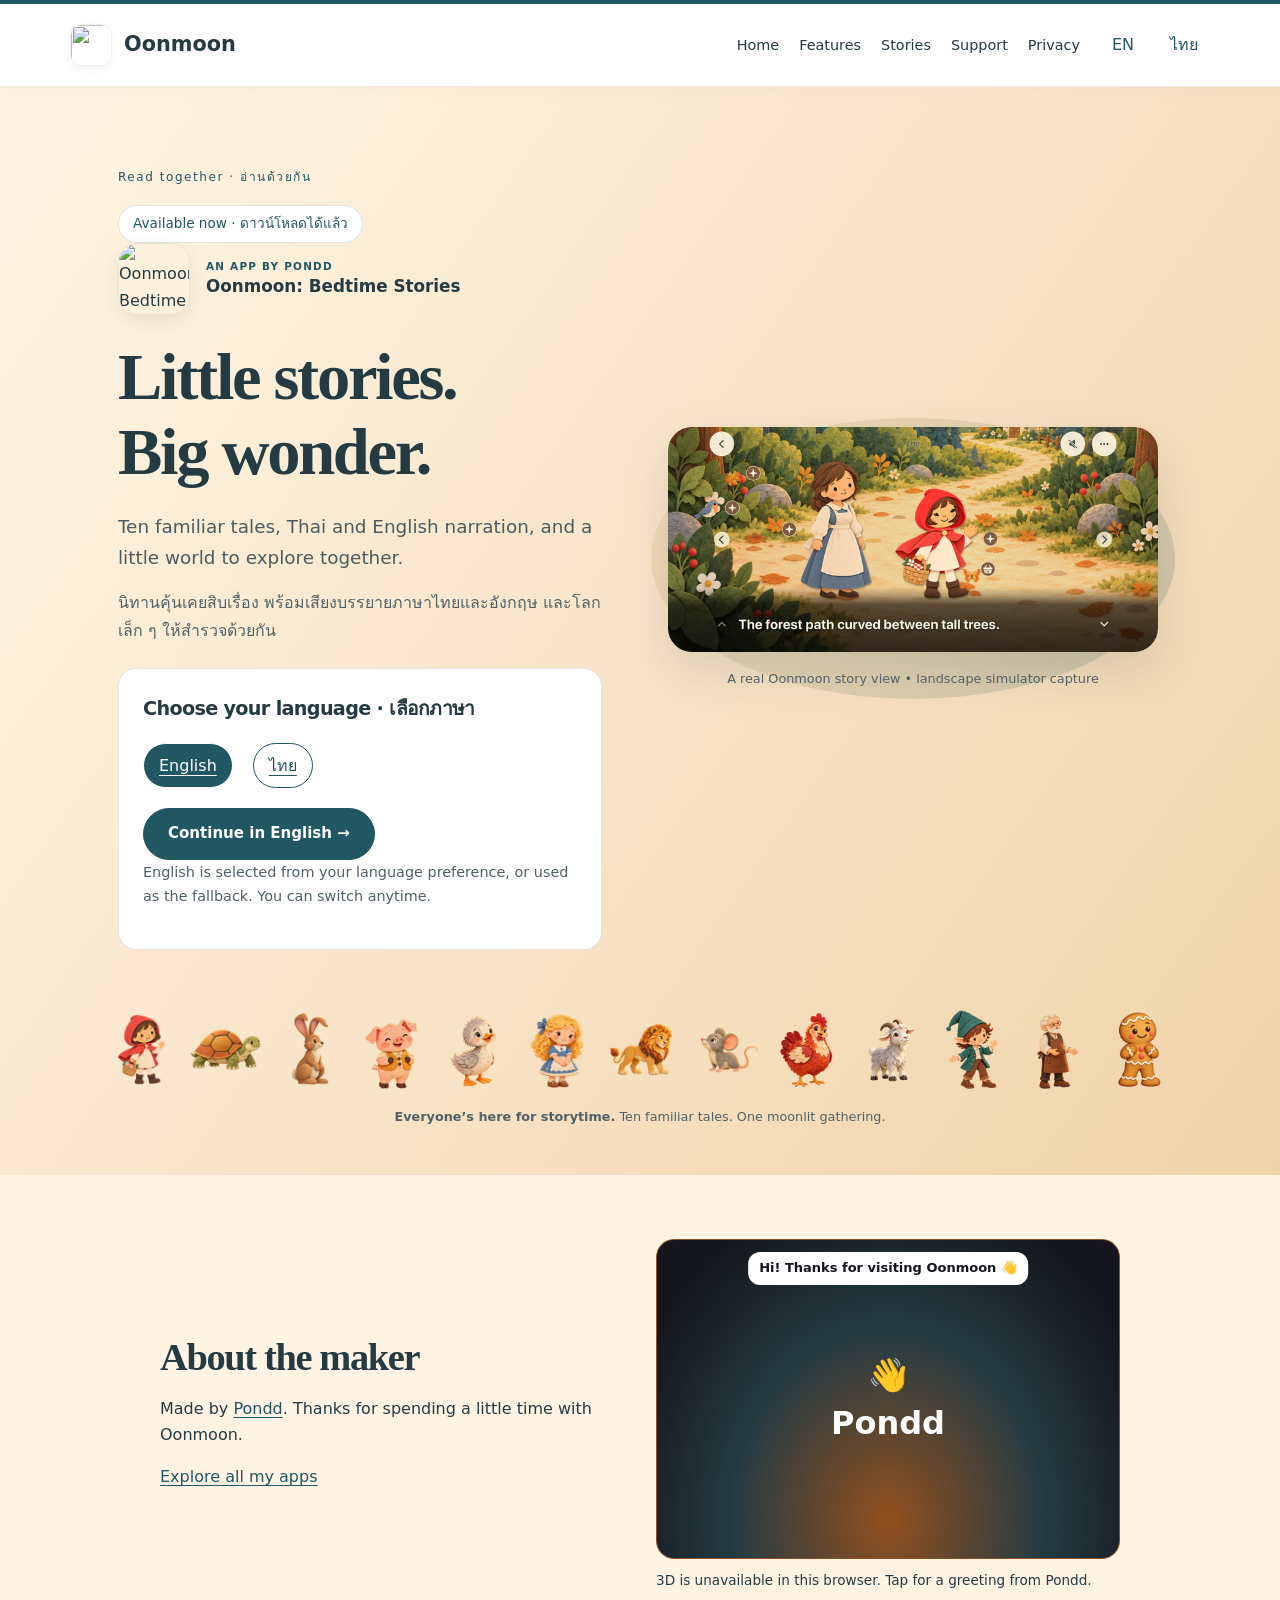
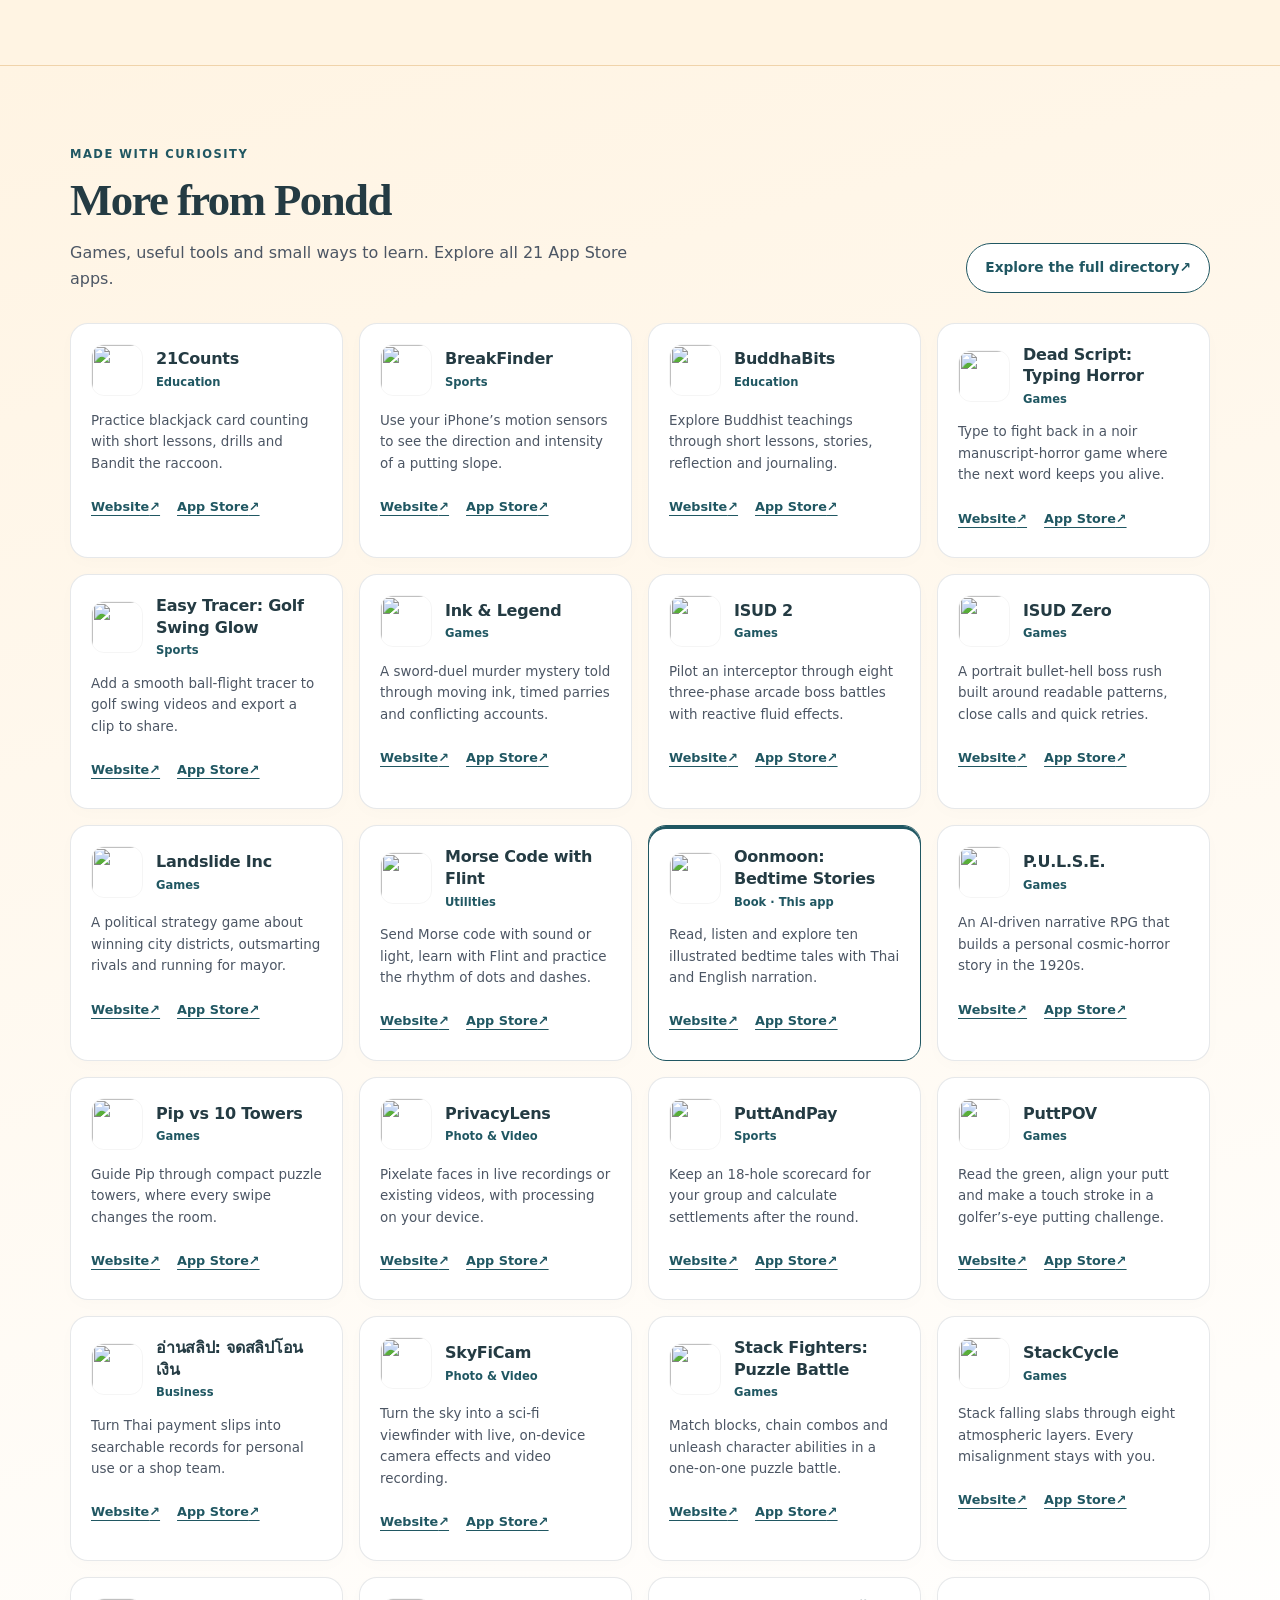
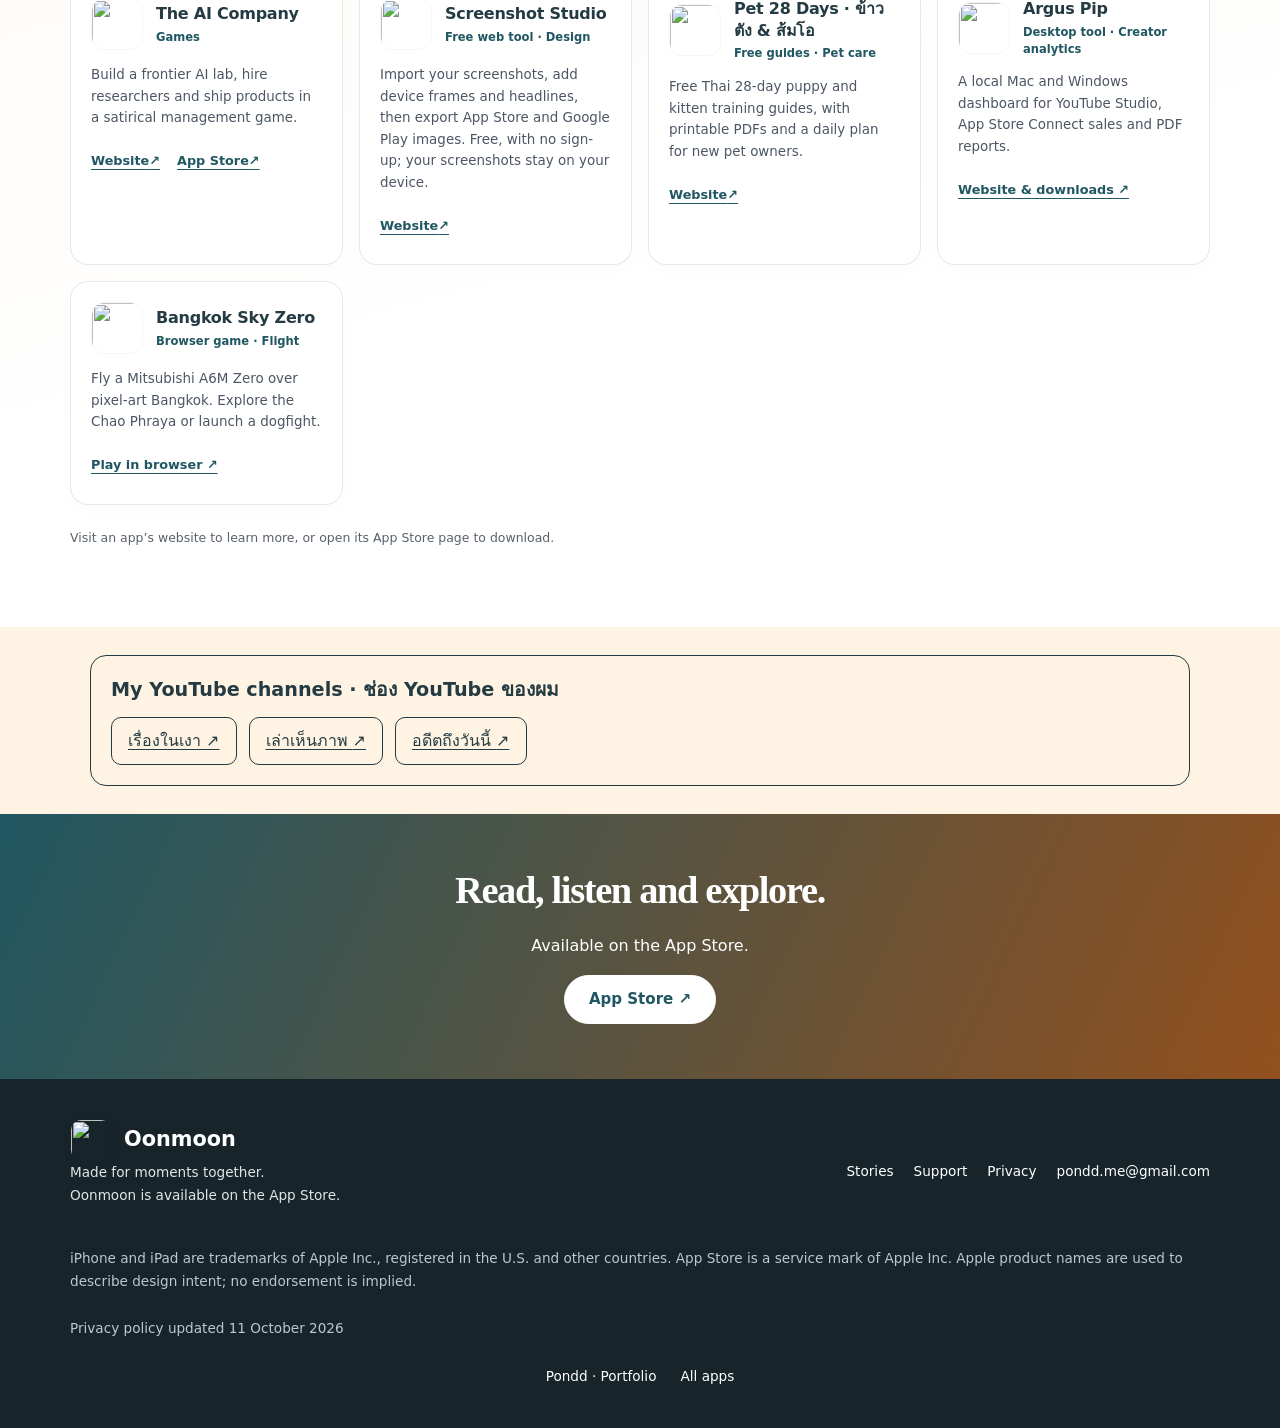
==== commit 1cd91e1a: "Link collection to Argus Pip website and add dancing Easter egg" ====
--- a/index.html
+++ b/index.html
@@ -15,7 +15,7 @@
 <section class="pondd-about" id="about" data-pondd-character data-character-locale="en" aria-label="About the maker"><div class="pondd-about-inner"><div><h2>About the maker</h2><p>Made by <a href="https://pond1982.github.io/Pondd-Page/">Pondd</a>. Thanks for spending a little time with Oonmoon.</p><p><a href="https://pond1982.github.io/Pondd-Page/index.html#apps">Explore all my apps</a></p></div><div><button class="pondd-character-stage" type="button" aria-label="Change Pondd’s dance" aria-describedby="pondd-character-hint"><span class="pondd-character-fallback" aria-hidden="true">👋<br>Pondd</span><span class="bubble" role="status" aria-live="polite">Hi! Thanks for visiting Oonmoon 👋</span></button><p class="pondd-character-hint" id="pondd-character-hint">Tap the character or press Enter to change the dance.</p><button class="pondd-character-pause" type="button" aria-pressed="false" hidden>Pause dancing</button><noscript><p>The 3D Easter egg needs JavaScript. You can still explore the rest of the site.</p></noscript></div></div><script type="application/json" class="pondd-character-lines">["Hi! Thanks for visiting Oonmoon 👋", "Tap me to change the dance!", "ขอบคุณที่แวะมาครับ 🙏", "One little dance before storytime.", "Like it? Explore my other apps ♥", "One more spin!"]</script></section>
 <!-- Pondd character end -->
 <!-- APP FAMILY START -->
-<section class="app-family" id="more-apps" aria-labelledby="app-family-title"><div class="app-family-inner"><div class="app-family-heading"><div><p class="app-family-kicker">Made with curiosity</p><h2 id="app-family-title">More from Pondd</h2><p class="app-family-intro">Games, useful tools and small ways to learn. Explore all 21 App Store apps.</p></div><a class="app-family-directory" href="https://pond1982.github.io/Pondd-Page/apps.html">Explore the full directory <span aria-hidden="true">↗</span></a></div><ul class="app-family-list" role="list"><li class="app-family-item" data-app-id="6763789288"><article aria-labelledby="family-6763789288"><div class="app-family-card-top"><img class="app-family-icon" src="https://pond1982.github.io/Pondd-Page/assets/app-icons/6763789288.webp" width="52" height="52" alt="" decoding="async" loading="lazy"><div><h3 id="family-6763789288">21Counts</h3><p class="app-family-meta">Education</p></div></div><p class="app-family-summary" lang="en">Practice blackjack card counting with short lessons, drills and Bandit the raccoon.</p><div class="app-family-links"><a href="https://pond1982.github.io/21Counts-Web/" aria-label="21Counts website">Website <span aria-hidden="true">↗</span></a><a href="https://apps.apple.com/gb/app/21counts/id6763789288" aria-label="21Counts on the App Store">App Store <span aria-hidden="true">↗</span></a></div></article></li><li class="app-family-item" data-app-id="6752389773"><article aria-labelledby="family-6752389773"><div class="app-family-card-top"><img class="app-family-icon" src="https://pond1982.github.io/Pondd-Page/assets/app-icons/6752389773.webp" width="52" height="52" alt="" decoding="async" loading="lazy"><div><h3 id="family-6752389773">BreakFinder</h3><p class="app-family-meta">Sports</p></div></div><p class="app-family-summary" lang="en">Use your iPhone’s motion sensors to see the direction and intensity of a putting slope.</p><div class="app-family-links"><a href="https://breakfinderweb.pages.dev/" aria-label="BreakFinder website">Website <span aria-hidden="true">↗</span></a><a href="https://apps.apple.com/gb/app/breakfinder/id6752389773" aria-label="BreakFinder on the App Store">App Store <span aria-hidden="true">↗</span></a></div></article></li><li class="app-family-item" data-app-id="6764710521"><article aria-labelledby="family-6764710521"><div class="app-family-card-top"><img class="app-family-icon" src="https://pond1982.github.io/Pondd-Page/assets/app-icons/6764710521.webp" width="52" height="52" alt="" decoding="async" loading="lazy"><div><h3 id="family-6764710521">BuddhaBits</h3><p class="app-family-meta">Education</p></div></div><p class="app-family-summary" lang="en">Explore Buddhist teachings through short lessons, stories, reflection and journaling.</p><div class="app-family-links"><a href="https://pond1982.github.io/BuddhaBits-web/index.html" aria-label="BuddhaBits website">Website <span aria-hidden="true">↗</span></a><a href="https://apps.apple.com/gb/app/buddhabits/id6764710521" aria-label="BuddhaBits on the App Store">App Store <span aria-hidden="true">↗</span></a></div></article></li><li class="app-family-item" data-app-id="6775353218"><article aria-labelledby="family-6775353218"><div class="app-family-card-top"><img class="app-family-icon" src="https://pond1982.github.io/Pondd-Page/assets/app-icons/6775353218.webp" width="52" height="52" alt="" decoding="async" loading="lazy"><div><h3 id="family-6775353218">Dead Script: Typing Horror</h3><p class="app-family-meta">Games</p></div></div><p class="app-family-summary" lang="en">Type to fight back in a noir manuscript-horror game where the next word keeps you alive.</p><div class="app-family-links"><a href="https://pond1982.github.io/iosdeadscriptweb/index.html" aria-label="Dead Script: Typing Horror website">Website <span aria-hidden="true">↗</span></a><a href="https://apps.apple.com/gb/app/dead-script-typing-horror/id6775353218" aria-label="Dead Script: Typing Horror on the App Store">App Store <span aria-hidden="true">↗</span></a></div></article></li><li class="app-family-item" data-app-id="6753145486"><article aria-labelledby="family-6753145486"><div class="app-family-card-top"><img class="app-family-icon" src="https://pond1982.github.io/Pondd-Page/assets/app-icons/6753145486.webp" width="52" height="52" alt="" decoding="async" loading="lazy"><div><h3 id="family-6753145486">Easy Tracer: Golf Swing Glow</h3><p class="app-family-meta">Sports</p></div></div><p class="app-family-summary" lang="en">Add a smooth ball-flight tracer to golf swing videos and export a clip to share.</p><div class="app-family-links"><a href="https://easy-tracer-web.pages.dev/" aria-label="Easy Tracer: Golf Swing Glow website">Website <span aria-hidden="true">↗</span></a><a href="https://apps.apple.com/gb/app/easy-tracer-golf-swing-glow/id6753145486" aria-label="Easy Tracer: Golf Swing Glow on the App Store">App Store <span aria-hidden="true">↗</span></a></div></article></li><li class="app-family-item" data-app-id="6830747339"><article aria-labelledby="family-6830747339"><div class="app-family-card-top"><img class="app-family-icon" src="https://pond1982.github.io/Pondd-Page/assets/app-icons/6830747339.webp" width="52" height="52" alt="" decoding="async" loading="lazy"><div><h3 id="family-6830747339">Ink &amp; Legend</h3><p class="app-family-meta">Games</p></div></div><p class="app-family-summary" lang="en">A sword-duel murder mystery told through moving ink, timed parries and conflicting accounts.</p><div class="app-family-links"><a href="https://pond1982.github.io/ink-and-legend-site/" aria-label="Ink &amp; Legend website">Website <span aria-hidden="true">↗</span></a><a href="https://apps.apple.com/gb/app/ink-legend/id6830747339" aria-label="Ink &amp; Legend on the App Store">App Store <span aria-hidden="true">↗</span></a></div></article></li><li class="app-family-item" data-app-id="6824559010"><article aria-labelledby="family-6824559010"><div class="app-family-card-top"><img class="app-family-icon" src="https://pond1982.github.io/Pondd-Page/assets/app-icons/6824559010.webp" width="52" height="52" alt="" decoding="async" loading="lazy"><div><h3 id="family-6824559010">ISUD 2</h3><p class="app-family-meta">Games</p></div></div><p class="app-family-summary" lang="en">Pilot an interceptor through eight three-phase arcade boss battles with reactive fluid effects.</p><div class="app-family-links"><a href="https://pond1982.github.io/ISUD-Website/isud2-support.html" aria-label="ISUD 2 website">Website <span aria-hidden="true">↗</span></a><a href="https://apps.apple.com/gb/app/isud-2/id6824559010" aria-label="ISUD 2 on the App Store">App Store <span aria-hidden="true">↗</span></a></div></article></li><li class="app-family-item" data-app-id="6765926399"><article aria-labelledby="family-6765926399"><div class="app-family-card-top"><img class="app-family-icon" src="https://pond1982.github.io/Pondd-Page/assets/app-icons/6765926399.webp" width="52" height="52" alt="" decoding="async" loading="lazy"><div><h3 id="family-6765926399">ISUD Zero</h3><p class="app-family-meta">Games</p></div></div><p class="app-family-summary" lang="en">A portrait bullet-hell boss rush built around readable patterns, close calls and quick retries.</p><div class="app-family-links"><a href="https://pond1982.github.io/ISUD-Website/" aria-label="ISUD Zero website">Website <span aria-hidden="true">↗</span></a><a href="https://apps.apple.com/gb/app/isud-zero/id6765926399" aria-label="ISUD Zero on the App Store">App Store <span aria-hidden="true">↗</span></a></div></article></li><li class="app-family-item" data-app-id="6761601860"><article aria-labelledby="family-6761601860"><div class="app-family-card-top"><img class="app-family-icon" src="https://pond1982.github.io/Pondd-Page/assets/app-icons/6761601860.webp" width="52" height="52" alt="" decoding="async" loading="lazy"><div><h3 id="family-6761601860">Landslide Inc</h3><p class="app-family-meta">Games</p></div></div><p class="app-family-summary" lang="en">A political strategy game about winning city districts, outsmarting rivals and running for mayor.</p><div class="app-family-links"><a href="https://pond1982.github.io/Landslide-Web/index.html" aria-label="Landslide Inc website">Website <span aria-hidden="true">↗</span></a><a href="https://apps.apple.com/gb/app/landslide-inc/id6761601860" aria-label="Landslide Inc on the App Store">App Store <span aria-hidden="true">↗</span></a></div></article></li><li class="app-family-item" data-app-id="6818069855"><article aria-labelledby="family-6818069855"><div class="app-family-card-top"><img class="app-family-icon" src="https://pond1982.github.io/Pondd-Page/assets/app-icons/6818069855.webp" width="52" height="52" alt="" decoding="async" loading="lazy"><div><h3 id="family-6818069855">Morse Code with Flint</h3><p class="app-family-meta">Utilities</p></div></div><p class="app-family-summary" lang="en">Send Morse code with sound or light, learn with Flint and practice the rhythm of dots and dashes.</p><div class="app-family-links"><a href="https://pond1982.github.io/Morse-Support-Site/" aria-label="Morse Code with Flint website">Website <span aria-hidden="true">↗</span></a><a href="https://apps.apple.com/gb/app/morse-code-with-flint/id6818069855" aria-label="Morse Code with Flint on the App Store">App Store <span aria-hidden="true">↗</span></a></div></article></li><li class="app-family-item is-current" data-app-id="6821338637"><article aria-labelledby="family-6821338637"><div class="app-family-card-top"><img class="app-family-icon" src="https://pond1982.github.io/Pondd-Page/assets/app-icons/6821338637.webp" width="52" height="52" alt="" decoding="async" loading="lazy"><div><h3 id="family-6821338637">Oonmoon: Bedtime Stories</h3><p class="app-family-meta">Book · This app</p></div></div><p class="app-family-summary" lang="en">Read, listen and explore ten illustrated bedtime tales with Thai and English narration.</p><div class="app-family-links"><a href="https://pond1982.github.io/Oonmoon-Website/en/" aria-label="Oonmoon: Bedtime Stories website">Website <span aria-hidden="true">↗</span></a><a href="https://apps.apple.com/gb/app/oonmoon-bedtime-stories/id6821338637" aria-label="Oonmoon: Bedtime Stories on the App Store">App Store <span aria-hidden="true">↗</span></a></div></article></li><li class="app-family-item" data-app-id="6762054116"><article aria-labelledby="family-6762054116"><div class="app-family-card-top"><img class="app-family-icon" src="https://pond1982.github.io/Pondd-Page/assets/app-icons/6762054116.webp" width="52" height="52" alt="" decoding="async" loading="lazy"><div><h3 id="family-6762054116">P.U.L.S.E.</h3><p class="app-family-meta">Games</p></div></div><p class="app-family-summary" lang="en">An AI-driven narrative RPG that builds a personal cosmic-horror story in the 1920s.</p><div class="app-family-links"><a href="https://pulse-web-5vx.pages.dev/" aria-label="P.U.L.S.E. website">Website <span aria-hidden="true">↗</span></a><a href="https://apps.apple.com/gb/app/p-u-l-s-e/id6762054116" aria-label="P.U.L.S.E. on the App Store">App Store <span aria-hidden="true">↗</span></a></div></article></li><li class="app-family-item" data-app-id="6766553847"><article aria-labelledby="family-6766553847"><div class="app-family-card-top"><img class="app-family-icon" src="https://pond1982.github.io/Pondd-Page/assets/app-icons/6766553847.webp" width="52" height="52" alt="" decoding="async" loading="lazy"><div><h3 id="family-6766553847">Pip vs 10 Towers</h3><p class="app-family-meta">Games</p></div></div><p class="app-family-summary" lang="en">Guide Pip through compact puzzle towers, where every swipe changes the room.</p><div class="app-family-links"><a href="https://pond1982.github.io/StepBlade-Website/index.html" aria-label="Pip vs 10 Towers website">Website <span aria-hidden="true">↗</span></a><a href="https://apps.apple.com/gb/app/pip-vs-10-towers/id6766553847" aria-label="Pip vs 10 Towers on the App Store">App Store <span aria-hidden="true">↗</span></a></div></article></li><li class="app-family-item" data-app-id="6752596764"><article aria-labelledby="family-6752596764"><div class="app-family-card-top"><img class="app-family-icon" src="https://pond1982.github.io/Pondd-Page/assets/app-icons/6752596764.webp" width="52" height="52" alt="" decoding="async" loading="lazy"><div><h3 id="family-6752596764">PrivacyLens</h3><p class="app-family-meta">Photo &amp; Video</p></div></div><p class="app-family-summary" lang="en">Pixelate faces in live recordings or existing videos, with processing on your device.</p><div class="app-family-links"><a href="https://privacylensweb.pages.dev/" aria-label="PrivacyLens website">Website <span aria-hidden="true">↗</span></a><a href="https://apps.apple.com/gb/app/privacylens/id6752596764" aria-label="PrivacyLens on the App Store">App Store <span aria-hidden="true">↗</span></a></div></article></li><li class="app-family-item" data-app-id="6752640120"><article aria-labelledby="family-6752640120"><div class="app-family-card-top"><img class="app-family-icon" src="https://pond1982.github.io/Pondd-Page/assets/app-icons/6752640120.webp" width="52" height="52" alt="" decoding="async" loading="lazy"><div><h3 id="family-6752640120">PuttAndPay</h3><p class="app-family-meta">Sports</p></div></div><p class="app-family-summary" lang="en">Keep an 18-hole scorecard for your group and calculate settlements after the round.</p><div class="app-family-links"><a href="https://puttandpayweb.pages.dev/" aria-label="PuttAndPay website">Website <span aria-hidden="true">↗</span></a><a href="https://apps.apple.com/gb/app/puttandpay/id6752640120" aria-label="PuttAndPay on the App Store">App Store <span aria-hidden="true">↗</span></a></div></article></li><li class="app-family-item" data-app-id="6771718899"><article aria-labelledby="family-6771718899"><div class="app-family-card-top"><img class="app-family-icon" src="https://pond1982.github.io/Pondd-Page/assets/app-icons/6771718899.webp" width="52" height="52" alt="" decoding="async" loading="lazy"><div><h3 id="family-6771718899">PuttPOV</h3><p class="app-family-meta">Games</p></div></div><p class="app-family-summary" lang="en">Read the green, align your putt and make a touch stroke in a golfer’s-eye putting challenge.</p><div class="app-family-links"><a href="https://pond1982.github.io/PuttPOV-Website/" aria-label="PuttPOV website">Website <span aria-hidden="true">↗</span></a><a href="https://apps.apple.com/gb/app/puttpov/id6771718899" aria-label="PuttPOV on the App Store">App Store <span aria-hidden="true">↗</span></a></div></article></li><li class="app-family-item" data-app-id="6765605900"><article aria-labelledby="family-6765605900"><div class="app-family-card-top"><img class="app-family-icon" src="https://pond1982.github.io/Pondd-Page/assets/app-icons/6765605900.webp" width="52" height="52" alt="" decoding="async" loading="lazy"><div><h3 id="family-6765605900">อ่านสลิป: จดสลิปโอนเงิน</h3><p class="app-family-meta">Business</p></div></div><p class="app-family-summary" lang="en">Turn Thai payment slips into searchable records for personal use or a shop team.</p><div class="app-family-links"><a href="https://pond1982.github.io/ReadSlipWebsite/index.html" aria-label="อ่านสลิป: จดสลิปโอนเงิน website">Website <span aria-hidden="true">↗</span></a><a href="https://apps.apple.com/gb/app/%E0%B8%AD-%E0%B8%B2%E0%B8%99%E0%B8%AA%E0%B8%A5-%E0%B8%9B-%E0%B8%88%E0%B8%94%E0%B8%AA%E0%B8%A5-%E0%B8%9B%E0%B9%82%E0%B8%AD%E0%B8%99%E0%B9%80%E0%B8%87-%E0%B8%99/id6765605900" aria-label="อ่านสลิป: จดสลิปโอนเงิน on the App Store">App Store <span aria-hidden="true">↗</span></a></div></article></li><li class="app-family-item" data-app-id="6773614646"><article aria-labelledby="family-6773614646"><div class="app-family-card-top"><img class="app-family-icon" src="https://pond1982.github.io/Pondd-Page/assets/app-icons/6773614646.webp" width="52" height="52" alt="" decoding="async" loading="lazy"><div><h3 id="family-6773614646">SkyFiCam</h3><p class="app-family-meta">Photo &amp; Video</p></div></div><p class="app-family-summary" lang="en">Turn the sky into a sci-fi viewfinder with live, on-device camera effects and video recording.</p><div class="app-family-links"><a href="https://pond1982.github.io/SkyFiWeb/" aria-label="SkyFiCam website">Website <span aria-hidden="true">↗</span></a><a href="https://apps.apple.com/gb/app/skyficam/id6773614646" aria-label="SkyFiCam on the App Store">App Store <span aria-hidden="true">↗</span></a></div></article></li><li class="app-family-item" data-app-id="6762288266"><article aria-labelledby="family-6762288266"><div class="app-family-card-top"><img class="app-family-icon" src="https://pond1982.github.io/Pondd-Page/assets/app-icons/6762288266.webp" width="52" height="52" alt="" decoding="async" loading="lazy"><div><h3 id="family-6762288266">Stack Fighters: Puzzle Battle</h3><p class="app-family-meta">Games</p></div></div><p class="app-family-summary" lang="en">Match blocks, chain combos and unleash character abilities in a one-on-one puzzle battle.</p><div class="app-family-links"><a href="https://pond1982.github.io/stackfighters-site/index.html" aria-label="Stack Fighters: Puzzle Battle website">Website <span aria-hidden="true">↗</span></a><a href="https://apps.apple.com/gb/app/stack-fighters-puzzle-battle/id6762288266" aria-label="Stack Fighters: Puzzle Battle on the App Store">App Store <span aria-hidden="true">↗</span></a></div></article></li><li class="app-family-item" data-app-id="6764340971"><article aria-labelledby="family-6764340971"><div class="app-family-card-top"><img class="app-family-icon" src="https://pond1982.github.io/Pondd-Page/assets/app-icons/6764340971.webp" width="52" height="52" alt="" decoding="async" loading="lazy"><div><h3 id="family-6764340971">StackCycle</h3><p class="app-family-meta">Games</p></div></div><p class="app-family-summary" lang="en">Stack falling slabs through eight atmospheric layers. Every misalignment stays with you.</p><div class="app-family-links"><a href="https://pond1982.github.io/stackcycle---web/" aria-label="StackCycle website">Website <span aria-hidden="true">↗</span></a><a href="https://apps.apple.com/gb/app/stackcycle/id6764340971" aria-label="StackCycle on the App Store">App Store <span aria-hidden="true">↗</span></a></div></article></li><li class="app-family-item" data-app-id="6777710816"><article aria-labelledby="family-6777710816"><div class="app-family-card-top"><img class="app-family-icon" src="https://pond1982.github.io/Pondd-Page/assets/app-icons/6777710816.webp" width="52" height="52" alt="" decoding="async" loading="lazy"><div><h3 id="family-6777710816">The AI Company</h3><p class="app-family-meta">Games</p></div></div><p class="app-family-summary" lang="en">Build a frontier AI lab, hire researchers and ship products in a satirical management game.</p><div class="app-family-links"><a href="https://pond1982.github.io/TheAiCompanyWeb/" aria-label="The AI Company website">Website <span aria-hidden="true">↗</span></a><a href="https://apps.apple.com/gb/app/the-ai-company/id6777710816" aria-label="The AI Company on the App Store">App Store <span aria-hidden="true">↗</span></a></div></article></li><li class="app-family-item" data-app-id="screenshot-studio"><article aria-labelledby="family-screenshot-studio"><div class="app-family-card-top"><img class="app-family-icon" src="https://pond1982.github.io/Pondd-Page/assets/app-icons/screenshot-studio.svg" width="52" height="52" alt="" decoding="async" loading="lazy"><div><h3 id="family-screenshot-studio">Screenshot Studio</h3><p class="app-family-meta">Free web tool · Design</p></div></div><p class="app-family-summary" lang="en">Import your screenshots, add device frames and headlines, then export App Store and Google Play images. Free, with no sign-up; your screenshots stay on your device.</p><div class="app-family-links"><a href="https://pond1982.github.io/screenshot-studio/">Website <span aria-hidden="true">↗</span></a></div></article></li><li class="app-family-item" data-app-id="pet-28-days"><article aria-labelledby="family-pet-28-days"><div class="app-family-card-top"><img class="app-family-icon" src="https://pond1982.github.io/Pondd-Page/assets/app-icons/pet-28-days.png" width="52" height="52" alt="" decoding="async" loading="lazy"><div><h3 id="family-pet-28-days">Pet 28 Days · ข้าวตัง &amp; ส้มโอ</h3><p class="app-family-meta">Free guides · Pet care</p></div></div><p class="app-family-summary" lang="en">Free Thai 28-day puppy and kitten training guides, with printable PDFs and a daily plan for new pet owners.</p><div class="app-family-links"><a href="https://pond1982.github.io/pet-28-days/">Website <span aria-hidden="true">↗</span></a></div></article></li><li class="app-family-item" data-app-id="creator-dashboard-desktop"><article aria-labelledby="family-creator-dashboard-desktop"><div class="app-family-card-top"><img class="app-family-icon" src="https://pond1982.github.io/Pondd-Page/assets/app-icons/creator-dashboard.png" width="52" height="52" alt="" loading="lazy"><div><h3 id="family-creator-dashboard-desktop">Argus Pip</h3><p class="app-family-meta">Desktop tool · Creator analytics</p></div></div><p class="app-family-summary">A local Mac and Windows dashboard for YouTube Studio, App Store Connect sales and PDF reports.</p><div class="app-family-links"><a href="https://github.com/pond1982/creator-dashboard-desktop">Project &amp; downloads ↗</a></div></article></li><li class="app-family-item" data-app-id="bangkok-sky-zero"><article aria-labelledby="family-bangkok-sky-zero"><div class="app-family-card-top"><img class="app-family-icon" src="https://pond1982.github.io/Pondd-Page/assets/app-icons/bangkok-sky-zero.png" width="52" height="52" alt="" loading="lazy"><div><h3 id="family-bangkok-sky-zero">Bangkok Sky Zero</h3><p class="app-family-meta">Browser game · Flight</p></div></div><p class="app-family-summary">Fly a Mitsubishi A6M Zero over pixel-art Bangkok. Explore the Chao Phraya or launch a dogfight.</p><div class="app-family-links"><a href="https://pond1982.github.io/bangkok-sky-zero/">Play in browser ↗</a></div></article></li></ul><p class="app-family-note">Visit an app’s website to learn more, or open its App Store page to download.</p></div></section>
+<section class="app-family" id="more-apps" aria-labelledby="app-family-title"><div class="app-family-inner"><div class="app-family-heading"><div><p class="app-family-kicker">Made with curiosity</p><h2 id="app-family-title">More from Pondd</h2><p class="app-family-intro">Games, useful tools and small ways to learn. Explore all 21 App Store apps.</p></div><a class="app-family-directory" href="https://pond1982.github.io/Pondd-Page/apps.html">Explore the full directory <span aria-hidden="true">↗</span></a></div><ul class="app-family-list" role="list"><li class="app-family-item" data-app-id="6763789288"><article aria-labelledby="family-6763789288"><div class="app-family-card-top"><img class="app-family-icon" src="https://pond1982.github.io/Pondd-Page/assets/app-icons/6763789288.webp" width="52" height="52" alt="" decoding="async" loading="lazy"><div><h3 id="family-6763789288">21Counts</h3><p class="app-family-meta">Education</p></div></div><p class="app-family-summary" lang="en">Practice blackjack card counting with short lessons, drills and Bandit the raccoon.</p><div class="app-family-links"><a href="https://pond1982.github.io/21Counts-Web/" aria-label="21Counts website">Website <span aria-hidden="true">↗</span></a><a href="https://apps.apple.com/gb/app/21counts/id6763789288" aria-label="21Counts on the App Store">App Store <span aria-hidden="true">↗</span></a></div></article></li><li class="app-family-item" data-app-id="6752389773"><article aria-labelledby="family-6752389773"><div class="app-family-card-top"><img class="app-family-icon" src="https://pond1982.github.io/Pondd-Page/assets/app-icons/6752389773.webp" width="52" height="52" alt="" decoding="async" loading="lazy"><div><h3 id="family-6752389773">BreakFinder</h3><p class="app-family-meta">Sports</p></div></div><p class="app-family-summary" lang="en">Use your iPhone’s motion sensors to see the direction and intensity of a putting slope.</p><div class="app-family-links"><a href="https://breakfinderweb.pages.dev/" aria-label="BreakFinder website">Website <span aria-hidden="true">↗</span></a><a href="https://apps.apple.com/gb/app/breakfinder/id6752389773" aria-label="BreakFinder on the App Store">App Store <span aria-hidden="true">↗</span></a></div></article></li><li class="app-family-item" data-app-id="6764710521"><article aria-labelledby="family-6764710521"><div class="app-family-card-top"><img class="app-family-icon" src="https://pond1982.github.io/Pondd-Page/assets/app-icons/6764710521.webp" width="52" height="52" alt="" decoding="async" loading="lazy"><div><h3 id="family-6764710521">BuddhaBits</h3><p class="app-family-meta">Education</p></div></div><p class="app-family-summary" lang="en">Explore Buddhist teachings through short lessons, stories, reflection and journaling.</p><div class="app-family-links"><a href="https://pond1982.github.io/BuddhaBits-web/index.html" aria-label="BuddhaBits website">Website <span aria-hidden="true">↗</span></a><a href="https://apps.apple.com/gb/app/buddhabits/id6764710521" aria-label="BuddhaBits on the App Store">App Store <span aria-hidden="true">↗</span></a></div></article></li><li class="app-family-item" data-app-id="6775353218"><article aria-labelledby="family-6775353218"><div class="app-family-card-top"><img class="app-family-icon" src="https://pond1982.github.io/Pondd-Page/assets/app-icons/6775353218.webp" width="52" height="52" alt="" decoding="async" loading="lazy"><div><h3 id="family-6775353218">Dead Script: Typing Horror</h3><p class="app-family-meta">Games</p></div></div><p class="app-family-summary" lang="en">Type to fight back in a noir manuscript-horror game where the next word keeps you alive.</p><div class="app-family-links"><a href="https://pond1982.github.io/iosdeadscriptweb/index.html" aria-label="Dead Script: Typing Horror website">Website <span aria-hidden="true">↗</span></a><a href="https://apps.apple.com/gb/app/dead-script-typing-horror/id6775353218" aria-label="Dead Script: Typing Horror on the App Store">App Store <span aria-hidden="true">↗</span></a></div></article></li><li class="app-family-item" data-app-id="6753145486"><article aria-labelledby="family-6753145486"><div class="app-family-card-top"><img class="app-family-icon" src="https://pond1982.github.io/Pondd-Page/assets/app-icons/6753145486.webp" width="52" height="52" alt="" decoding="async" loading="lazy"><div><h3 id="family-6753145486">Easy Tracer: Golf Swing Glow</h3><p class="app-family-meta">Sports</p></div></div><p class="app-family-summary" lang="en">Add a smooth ball-flight tracer to golf swing videos and export a clip to share.</p><div class="app-family-links"><a href="https://easy-tracer-web.pages.dev/" aria-label="Easy Tracer: Golf Swing Glow website">Website <span aria-hidden="true">↗</span></a><a href="https://apps.apple.com/gb/app/easy-tracer-golf-swing-glow/id6753145486" aria-label="Easy Tracer: Golf Swing Glow on the App Store">App Store <span aria-hidden="true">↗</span></a></div></article></li><li class="app-family-item" data-app-id="6830747339"><article aria-labelledby="family-6830747339"><div class="app-family-card-top"><img class="app-family-icon" src="https://pond1982.github.io/Pondd-Page/assets/app-icons/6830747339.webp" width="52" height="52" alt="" decoding="async" loading="lazy"><div><h3 id="family-6830747339">Ink &amp; Legend</h3><p class="app-family-meta">Games</p></div></div><p class="app-family-summary" lang="en">A sword-duel murder mystery told through moving ink, timed parries and conflicting accounts.</p><div class="app-family-links"><a href="https://pond1982.github.io/ink-and-legend-site/" aria-label="Ink &amp; Legend website">Website <span aria-hidden="true">↗</span></a><a href="https://apps.apple.com/gb/app/ink-legend/id6830747339" aria-label="Ink &amp; Legend on the App Store">App Store <span aria-hidden="true">↗</span></a></div></article></li><li class="app-family-item" data-app-id="6824559010"><article aria-labelledby="family-6824559010"><div class="app-family-card-top"><img class="app-family-icon" src="https://pond1982.github.io/Pondd-Page/assets/app-icons/6824559010.webp" width="52" height="52" alt="" decoding="async" loading="lazy"><div><h3 id="family-6824559010">ISUD 2</h3><p class="app-family-meta">Games</p></div></div><p class="app-family-summary" lang="en">Pilot an interceptor through eight three-phase arcade boss battles with reactive fluid effects.</p><div class="app-family-links"><a href="https://pond1982.github.io/ISUD-Website/isud2-support.html" aria-label="ISUD 2 website">Website <span aria-hidden="true">↗</span></a><a href="https://apps.apple.com/gb/app/isud-2/id6824559010" aria-label="ISUD 2 on the App Store">App Store <span aria-hidden="true">↗</span></a></div></article></li><li class="app-family-item" data-app-id="6765926399"><article aria-labelledby="family-6765926399"><div class="app-family-card-top"><img class="app-family-icon" src="https://pond1982.github.io/Pondd-Page/assets/app-icons/6765926399.webp" width="52" height="52" alt="" decoding="async" loading="lazy"><div><h3 id="family-6765926399">ISUD Zero</h3><p class="app-family-meta">Games</p></div></div><p class="app-family-summary" lang="en">A portrait bullet-hell boss rush built around readable patterns, close calls and quick retries.</p><div class="app-family-links"><a href="https://pond1982.github.io/ISUD-Website/" aria-label="ISUD Zero website">Website <span aria-hidden="true">↗</span></a><a href="https://apps.apple.com/gb/app/isud-zero/id6765926399" aria-label="ISUD Zero on the App Store">App Store <span aria-hidden="true">↗</span></a></div></article></li><li class="app-family-item" data-app-id="6761601860"><article aria-labelledby="family-6761601860"><div class="app-family-card-top"><img class="app-family-icon" src="https://pond1982.github.io/Pondd-Page/assets/app-icons/6761601860.webp" width="52" height="52" alt="" decoding="async" loading="lazy"><div><h3 id="family-6761601860">Landslide Inc</h3><p class="app-family-meta">Games</p></div></div><p class="app-family-summary" lang="en">A political strategy game about winning city districts, outsmarting rivals and running for mayor.</p><div class="app-family-links"><a href="https://pond1982.github.io/Landslide-Web/index.html" aria-label="Landslide Inc website">Website <span aria-hidden="true">↗</span></a><a href="https://apps.apple.com/gb/app/landslide-inc/id6761601860" aria-label="Landslide Inc on the App Store">App Store <span aria-hidden="true">↗</span></a></div></article></li><li class="app-family-item" data-app-id="6818069855"><article aria-labelledby="family-6818069855"><div class="app-family-card-top"><img class="app-family-icon" src="https://pond1982.github.io/Pondd-Page/assets/app-icons/6818069855.webp" width="52" height="52" alt="" decoding="async" loading="lazy"><div><h3 id="family-6818069855">Morse Code with Flint</h3><p class="app-family-meta">Utilities</p></div></div><p class="app-family-summary" lang="en">Send Morse code with sound or light, learn with Flint and practice the rhythm of dots and dashes.</p><div class="app-family-links"><a href="https://pond1982.github.io/Morse-Support-Site/" aria-label="Morse Code with Flint website">Website <span aria-hidden="true">↗</span></a><a href="https://apps.apple.com/gb/app/morse-code-with-flint/id6818069855" aria-label="Morse Code with Flint on the App Store">App Store <span aria-hidden="true">↗</span></a></div></article></li><li class="app-family-item is-current" data-app-id="6821338637"><article aria-labelledby="family-6821338637"><div class="app-family-card-top"><img class="app-family-icon" src="https://pond1982.github.io/Pondd-Page/assets/app-icons/6821338637.webp" width="52" height="52" alt="" decoding="async" loading="lazy"><div><h3 id="family-6821338637">Oonmoon: Bedtime Stories</h3><p class="app-family-meta">Book · This app</p></div></div><p class="app-family-summary" lang="en">Read, listen and explore ten illustrated bedtime tales with Thai and English narration.</p><div class="app-family-links"><a href="https://pond1982.github.io/Oonmoon-Website/en/" aria-label="Oonmoon: Bedtime Stories website">Website <span aria-hidden="true">↗</span></a><a href="https://apps.apple.com/gb/app/oonmoon-bedtime-stories/id6821338637" aria-label="Oonmoon: Bedtime Stories on the App Store">App Store <span aria-hidden="true">↗</span></a></div></article></li><li class="app-family-item" data-app-id="6762054116"><article aria-labelledby="family-6762054116"><div class="app-family-card-top"><img class="app-family-icon" src="https://pond1982.github.io/Pondd-Page/assets/app-icons/6762054116.webp" width="52" height="52" alt="" decoding="async" loading="lazy"><div><h3 id="family-6762054116">P.U.L.S.E.</h3><p class="app-family-meta">Games</p></div></div><p class="app-family-summary" lang="en">An AI-driven narrative RPG that builds a personal cosmic-horror story in the 1920s.</p><div class="app-family-links"><a href="https://pulse-web-5vx.pages.dev/" aria-label="P.U.L.S.E. website">Website <span aria-hidden="true">↗</span></a><a href="https://apps.apple.com/gb/app/p-u-l-s-e/id6762054116" aria-label="P.U.L.S.E. on the App Store">App Store <span aria-hidden="true">↗</span></a></div></article></li><li class="app-family-item" data-app-id="6766553847"><article aria-labelledby="family-6766553847"><div class="app-family-card-top"><img class="app-family-icon" src="https://pond1982.github.io/Pondd-Page/assets/app-icons/6766553847.webp" width="52" height="52" alt="" decoding="async" loading="lazy"><div><h3 id="family-6766553847">Pip vs 10 Towers</h3><p class="app-family-meta">Games</p></div></div><p class="app-family-summary" lang="en">Guide Pip through compact puzzle towers, where every swipe changes the room.</p><div class="app-family-links"><a href="https://pond1982.github.io/StepBlade-Website/index.html" aria-label="Pip vs 10 Towers website">Website <span aria-hidden="true">↗</span></a><a href="https://apps.apple.com/gb/app/pip-vs-10-towers/id6766553847" aria-label="Pip vs 10 Towers on the App Store">App Store <span aria-hidden="true">↗</span></a></div></article></li><li class="app-family-item" data-app-id="6752596764"><article aria-labelledby="family-6752596764"><div class="app-family-card-top"><img class="app-family-icon" src="https://pond1982.github.io/Pondd-Page/assets/app-icons/6752596764.webp" width="52" height="52" alt="" decoding="async" loading="lazy"><div><h3 id="family-6752596764">PrivacyLens</h3><p class="app-family-meta">Photo &amp; Video</p></div></div><p class="app-family-summary" lang="en">Pixelate faces in live recordings or existing videos, with processing on your device.</p><div class="app-family-links"><a href="https://privacylensweb.pages.dev/" aria-label="PrivacyLens website">Website <span aria-hidden="true">↗</span></a><a href="https://apps.apple.com/gb/app/privacylens/id6752596764" aria-label="PrivacyLens on the App Store">App Store <span aria-hidden="true">↗</span></a></div></article></li><li class="app-family-item" data-app-id="6752640120"><article aria-labelledby="family-6752640120"><div class="app-family-card-top"><img class="app-family-icon" src="https://pond1982.github.io/Pondd-Page/assets/app-icons/6752640120.webp" width="52" height="52" alt="" decoding="async" loading="lazy"><div><h3 id="family-6752640120">PuttAndPay</h3><p class="app-family-meta">Sports</p></div></div><p class="app-family-summary" lang="en">Keep an 18-hole scorecard for your group and calculate settlements after the round.</p><div class="app-family-links"><a href="https://puttandpayweb.pages.dev/" aria-label="PuttAndPay website">Website <span aria-hidden="true">↗</span></a><a href="https://apps.apple.com/gb/app/puttandpay/id6752640120" aria-label="PuttAndPay on the App Store">App Store <span aria-hidden="true">↗</span></a></div></article></li><li class="app-family-item" data-app-id="6771718899"><article aria-labelledby="family-6771718899"><div class="app-family-card-top"><img class="app-family-icon" src="https://pond1982.github.io/Pondd-Page/assets/app-icons/6771718899.webp" width="52" height="52" alt="" decoding="async" loading="lazy"><div><h3 id="family-6771718899">PuttPOV</h3><p class="app-family-meta">Games</p></div></div><p class="app-family-summary" lang="en">Read the green, align your putt and make a touch stroke in a golfer’s-eye putting challenge.</p><div class="app-family-links"><a href="https://pond1982.github.io/PuttPOV-Website/" aria-label="PuttPOV website">Website <span aria-hidden="true">↗</span></a><a href="https://apps.apple.com/gb/app/puttpov/id6771718899" aria-label="PuttPOV on the App Store">App Store <span aria-hidden="true">↗</span></a></div></article></li><li class="app-family-item" data-app-id="6765605900"><article aria-labelledby="family-6765605900"><div class="app-family-card-top"><img class="app-family-icon" src="https://pond1982.github.io/Pondd-Page/assets/app-icons/6765605900.webp" width="52" height="52" alt="" decoding="async" loading="lazy"><div><h3 id="family-6765605900">อ่านสลิป: จดสลิปโอนเงิน</h3><p class="app-family-meta">Business</p></div></div><p class="app-family-summary" lang="en">Turn Thai payment slips into searchable records for personal use or a shop team.</p><div class="app-family-links"><a href="https://pond1982.github.io/ReadSlipWebsite/index.html" aria-label="อ่านสลิป: จดสลิปโอนเงิน website">Website <span aria-hidden="true">↗</span></a><a href="https://apps.apple.com/gb/app/%E0%B8%AD-%E0%B8%B2%E0%B8%99%E0%B8%AA%E0%B8%A5-%E0%B8%9B-%E0%B8%88%E0%B8%94%E0%B8%AA%E0%B8%A5-%E0%B8%9B%E0%B9%82%E0%B8%AD%E0%B8%99%E0%B9%80%E0%B8%87-%E0%B8%99/id6765605900" aria-label="อ่านสลิป: จดสลิปโอนเงิน on the App Store">App Store <span aria-hidden="true">↗</span></a></div></article></li><li class="app-family-item" data-app-id="6773614646"><article aria-labelledby="family-6773614646"><div class="app-family-card-top"><img class="app-family-icon" src="https://pond1982.github.io/Pondd-Page/assets/app-icons/6773614646.webp" width="52" height="52" alt="" decoding="async" loading="lazy"><div><h3 id="family-6773614646">SkyFiCam</h3><p class="app-family-meta">Photo &amp; Video</p></div></div><p class="app-family-summary" lang="en">Turn the sky into a sci-fi viewfinder with live, on-device camera effects and video recording.</p><div class="app-family-links"><a href="https://pond1982.github.io/SkyFiWeb/" aria-label="SkyFiCam website">Website <span aria-hidden="true">↗</span></a><a href="https://apps.apple.com/gb/app/skyficam/id6773614646" aria-label="SkyFiCam on the App Store">App Store <span aria-hidden="true">↗</span></a></div></article></li><li class="app-family-item" data-app-id="6762288266"><article aria-labelledby="family-6762288266"><div class="app-family-card-top"><img class="app-family-icon" src="https://pond1982.github.io/Pondd-Page/assets/app-icons/6762288266.webp" width="52" height="52" alt="" decoding="async" loading="lazy"><div><h3 id="family-6762288266">Stack Fighters: Puzzle Battle</h3><p class="app-family-meta">Games</p></div></div><p class="app-family-summary" lang="en">Match blocks, chain combos and unleash character abilities in a one-on-one puzzle battle.</p><div class="app-family-links"><a href="https://pond1982.github.io/stackfighters-site/index.html" aria-label="Stack Fighters: Puzzle Battle website">Website <span aria-hidden="true">↗</span></a><a href="https://apps.apple.com/gb/app/stack-fighters-puzzle-battle/id6762288266" aria-label="Stack Fighters: Puzzle Battle on the App Store">App Store <span aria-hidden="true">↗</span></a></div></article></li><li class="app-family-item" data-app-id="6764340971"><article aria-labelledby="family-6764340971"><div class="app-family-card-top"><img class="app-family-icon" src="https://pond1982.github.io/Pondd-Page/assets/app-icons/6764340971.webp" width="52" height="52" alt="" decoding="async" loading="lazy"><div><h3 id="family-6764340971">StackCycle</h3><p class="app-family-meta">Games</p></div></div><p class="app-family-summary" lang="en">Stack falling slabs through eight atmospheric layers. Every misalignment stays with you.</p><div class="app-family-links"><a href="https://pond1982.github.io/stackcycle---web/" aria-label="StackCycle website">Website <span aria-hidden="true">↗</span></a><a href="https://apps.apple.com/gb/app/stackcycle/id6764340971" aria-label="StackCycle on the App Store">App Store <span aria-hidden="true">↗</span></a></div></article></li><li class="app-family-item" data-app-id="6777710816"><article aria-labelledby="family-6777710816"><div class="app-family-card-top"><img class="app-family-icon" src="https://pond1982.github.io/Pondd-Page/assets/app-icons/6777710816.webp" width="52" height="52" alt="" decoding="async" loading="lazy"><div><h3 id="family-6777710816">The AI Company</h3><p class="app-family-meta">Games</p></div></div><p class="app-family-summary" lang="en">Build a frontier AI lab, hire researchers and ship products in a satirical management game.</p><div class="app-family-links"><a href="https://pond1982.github.io/TheAiCompanyWeb/" aria-label="The AI Company website">Website <span aria-hidden="true">↗</span></a><a href="https://apps.apple.com/gb/app/the-ai-company/id6777710816" aria-label="The AI Company on the App Store">App Store <span aria-hidden="true">↗</span></a></div></article></li><li class="app-family-item" data-app-id="screenshot-studio"><article aria-labelledby="family-screenshot-studio"><div class="app-family-card-top"><img class="app-family-icon" src="https://pond1982.github.io/Pondd-Page/assets/app-icons/screenshot-studio.svg" width="52" height="52" alt="" decoding="async" loading="lazy"><div><h3 id="family-screenshot-studio">Screenshot Studio</h3><p class="app-family-meta">Free web tool · Design</p></div></div><p class="app-family-summary" lang="en">Import your screenshots, add device frames and headlines, then export App Store and Google Play images. Free, with no sign-up; your screenshots stay on your device.</p><div class="app-family-links"><a href="https://pond1982.github.io/screenshot-studio/">Website <span aria-hidden="true">↗</span></a></div></article></li><li class="app-family-item" data-app-id="pet-28-days"><article aria-labelledby="family-pet-28-days"><div class="app-family-card-top"><img class="app-family-icon" src="https://pond1982.github.io/Pondd-Page/assets/app-icons/pet-28-days.png" width="52" height="52" alt="" decoding="async" loading="lazy"><div><h3 id="family-pet-28-days">Pet 28 Days · ข้าวตัง &amp; ส้มโอ</h3><p class="app-family-meta">Free guides · Pet care</p></div></div><p class="app-family-summary" lang="en">Free Thai 28-day puppy and kitten training guides, with printable PDFs and a daily plan for new pet owners.</p><div class="app-family-links"><a href="https://pond1982.github.io/pet-28-days/">Website <span aria-hidden="true">↗</span></a></div></article></li><li class="app-family-item" data-app-id="creator-dashboard-desktop"><article aria-labelledby="family-creator-dashboard-desktop"><div class="app-family-card-top"><img class="app-family-icon" src="https://pond1982.github.io/Pondd-Page/assets/app-icons/creator-dashboard.png" width="52" height="52" alt="" loading="lazy"><div><h3 id="family-creator-dashboard-desktop">Argus Pip</h3><p class="app-family-meta">Desktop tool · Creator analytics</p></div></div><p class="app-family-summary">A local Mac and Windows dashboard for YouTube Studio, App Store Connect sales and PDF reports.</p><div class="app-family-links"><a href="https://pond1982.github.io/creator-dashboard-desktop/">Website &amp; downloads ↗</a></div></article></li><li class="app-family-item" data-app-id="bangkok-sky-zero"><article aria-labelledby="family-bangkok-sky-zero"><div class="app-family-card-top"><img class="app-family-icon" src="https://pond1982.github.io/Pondd-Page/assets/app-icons/bangkok-sky-zero.png" width="52" height="52" alt="" loading="lazy"><div><h3 id="family-bangkok-sky-zero">Bangkok Sky Zero</h3><p class="app-family-meta">Browser game · Flight</p></div></div><p class="app-family-summary">Fly a Mitsubishi A6M Zero over pixel-art Bangkok. Explore the Chao Phraya or launch a dogfight.</p><div class="app-family-links"><a href="https://pond1982.github.io/bangkok-sky-zero/">Play in browser ↗</a></div></article></li></ul><p class="app-family-note">Visit an app’s website to learn more, or open its App Store page to download.</p></div></section>
 <!-- APP FAMILY END -->
 <!-- PONDD YOUTUBE CHANNELS START -->
 <style>
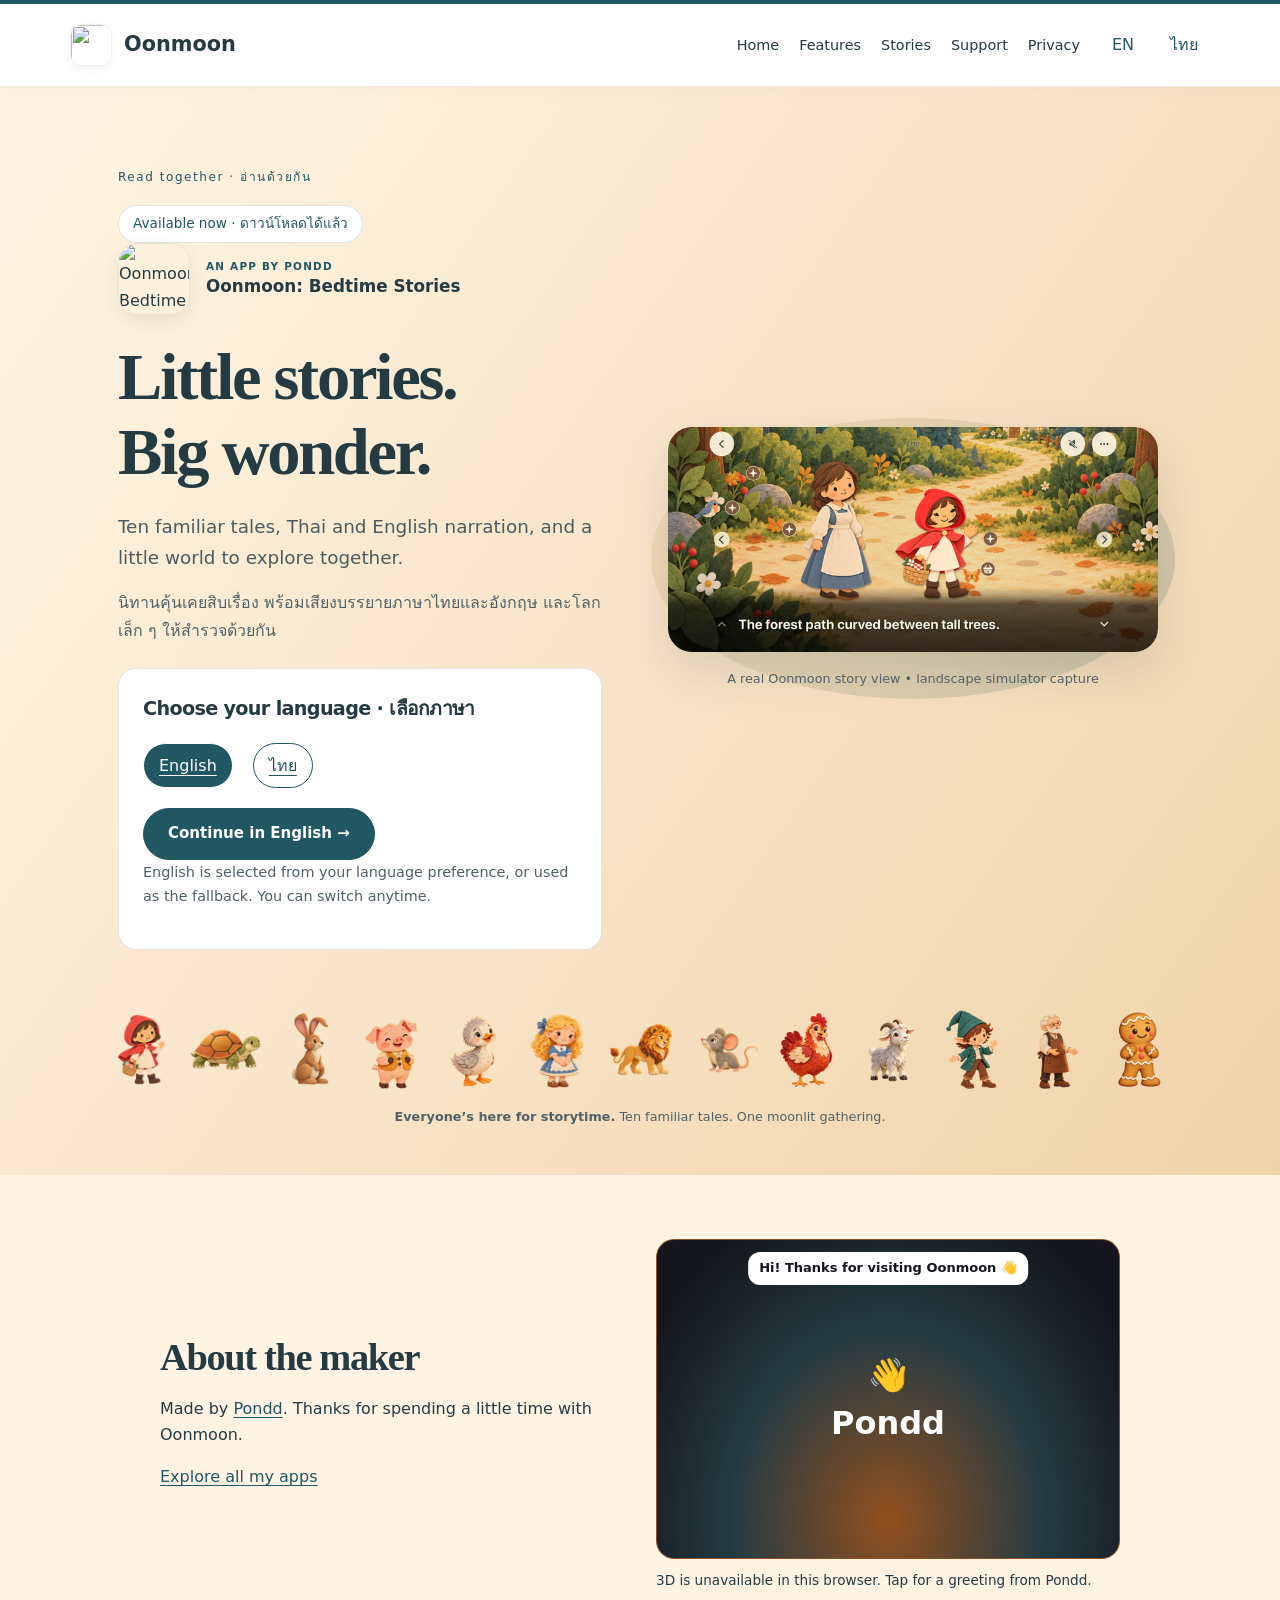
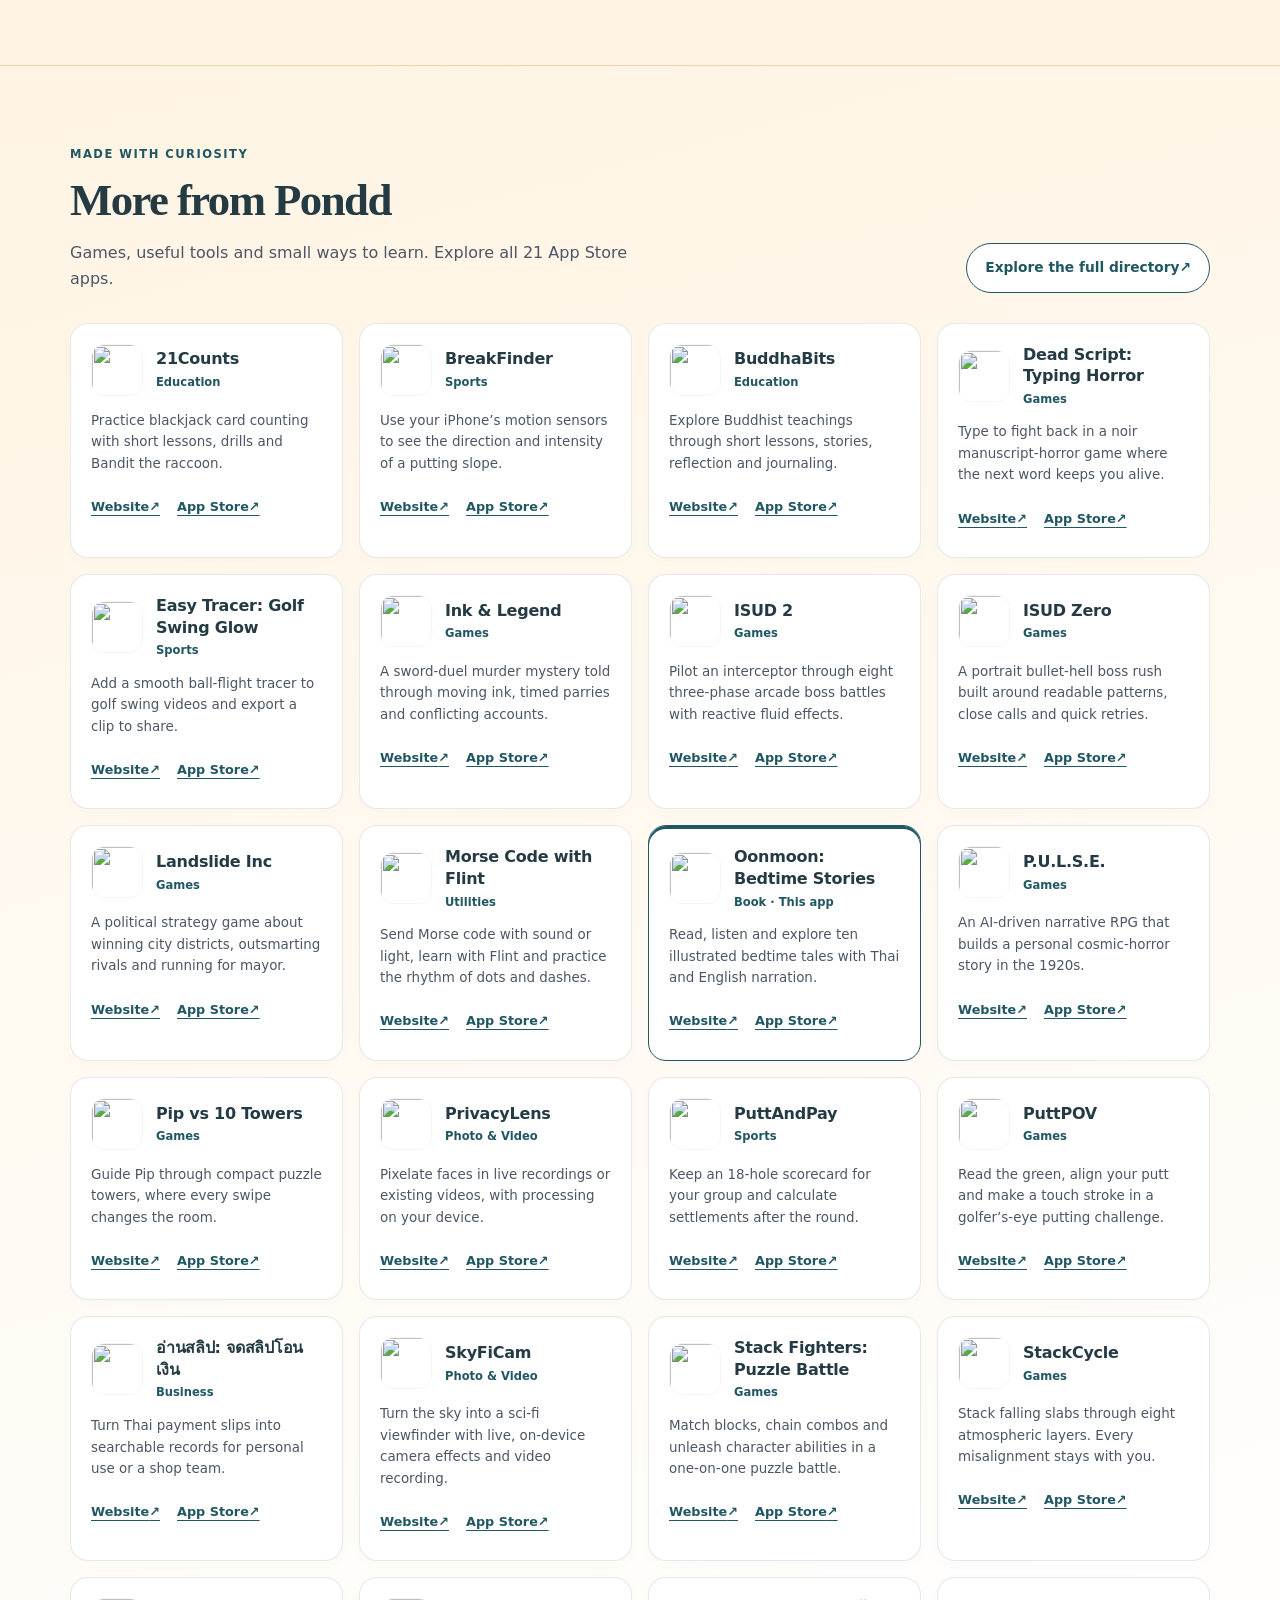
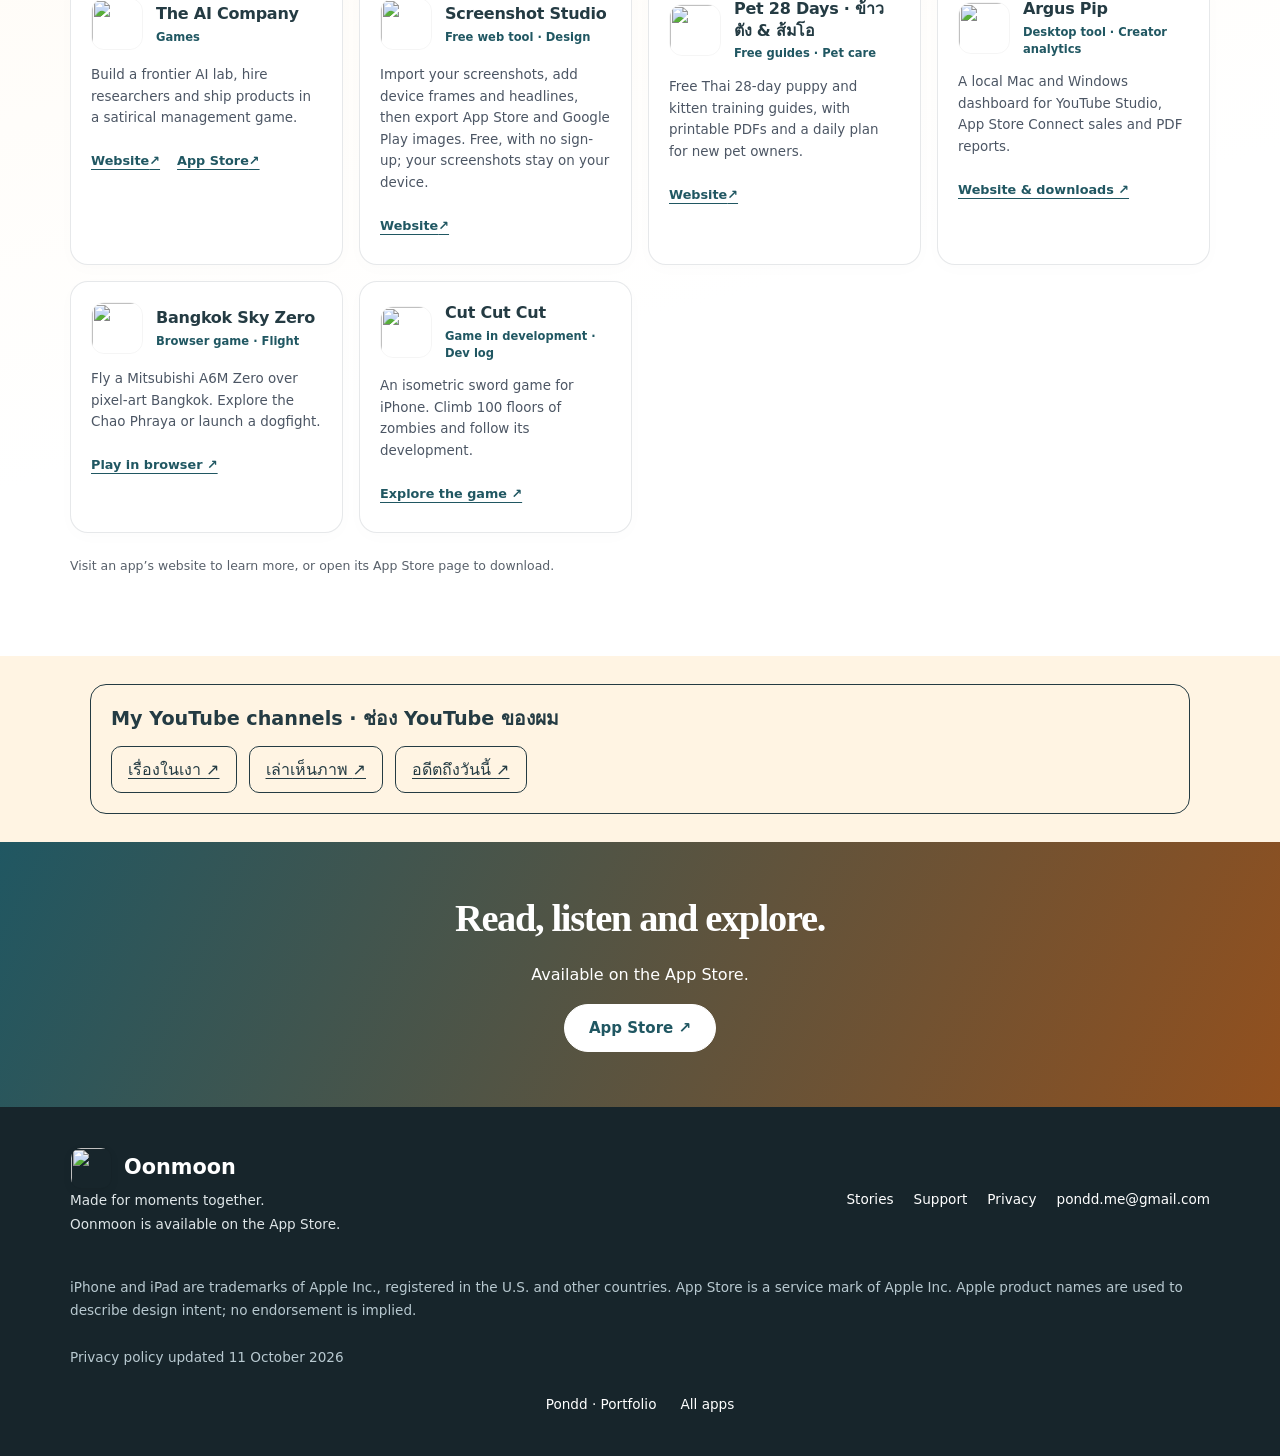
==== commit 78959e2c: "Add Cut Cut Cut to Pondd website collection" ====
--- a/index.html
+++ b/index.html
@@ -15,7 +15,7 @@
 <section class="pondd-about" id="about" data-pondd-character data-character-locale="en" aria-label="About the maker"><div class="pondd-about-inner"><div><h2>About the maker</h2><p>Made by <a href="https://pond1982.github.io/Pondd-Page/">Pondd</a>. Thanks for spending a little time with Oonmoon.</p><p><a href="https://pond1982.github.io/Pondd-Page/index.html#apps">Explore all my apps</a></p></div><div><button class="pondd-character-stage" type="button" aria-label="Change Pondd’s dance" aria-describedby="pondd-character-hint"><span class="pondd-character-fallback" aria-hidden="true">👋<br>Pondd</span><span class="bubble" role="status" aria-live="polite">Hi! Thanks for visiting Oonmoon 👋</span></button><p class="pondd-character-hint" id="pondd-character-hint">Tap the character or press Enter to change the dance.</p><button class="pondd-character-pause" type="button" aria-pressed="false" hidden>Pause dancing</button><noscript><p>The 3D Easter egg needs JavaScript. You can still explore the rest of the site.</p></noscript></div></div><script type="application/json" class="pondd-character-lines">["Hi! Thanks for visiting Oonmoon 👋", "Tap me to change the dance!", "ขอบคุณที่แวะมาครับ 🙏", "One little dance before storytime.", "Like it? Explore my other apps ♥", "One more spin!"]</script></section>
 <!-- Pondd character end -->
 <!-- APP FAMILY START -->
-<section class="app-family" id="more-apps" aria-labelledby="app-family-title"><div class="app-family-inner"><div class="app-family-heading"><div><p class="app-family-kicker">Made with curiosity</p><h2 id="app-family-title">More from Pondd</h2><p class="app-family-intro">Games, useful tools and small ways to learn. Explore all 21 App Store apps.</p></div><a class="app-family-directory" href="https://pond1982.github.io/Pondd-Page/apps.html">Explore the full directory <span aria-hidden="true">↗</span></a></div><ul class="app-family-list" role="list"><li class="app-family-item" data-app-id="6763789288"><article aria-labelledby="family-6763789288"><div class="app-family-card-top"><img class="app-family-icon" src="https://pond1982.github.io/Pondd-Page/assets/app-icons/6763789288.webp" width="52" height="52" alt="" decoding="async" loading="lazy"><div><h3 id="family-6763789288">21Counts</h3><p class="app-family-meta">Education</p></div></div><p class="app-family-summary" lang="en">Practice blackjack card counting with short lessons, drills and Bandit the raccoon.</p><div class="app-family-links"><a href="https://pond1982.github.io/21Counts-Web/" aria-label="21Counts website">Website <span aria-hidden="true">↗</span></a><a href="https://apps.apple.com/gb/app/21counts/id6763789288" aria-label="21Counts on the App Store">App Store <span aria-hidden="true">↗</span></a></div></article></li><li class="app-family-item" data-app-id="6752389773"><article aria-labelledby="family-6752389773"><div class="app-family-card-top"><img class="app-family-icon" src="https://pond1982.github.io/Pondd-Page/assets/app-icons/6752389773.webp" width="52" height="52" alt="" decoding="async" loading="lazy"><div><h3 id="family-6752389773">BreakFinder</h3><p class="app-family-meta">Sports</p></div></div><p class="app-family-summary" lang="en">Use your iPhone’s motion sensors to see the direction and intensity of a putting slope.</p><div class="app-family-links"><a href="https://breakfinderweb.pages.dev/" aria-label="BreakFinder website">Website <span aria-hidden="true">↗</span></a><a href="https://apps.apple.com/gb/app/breakfinder/id6752389773" aria-label="BreakFinder on the App Store">App Store <span aria-hidden="true">↗</span></a></div></article></li><li class="app-family-item" data-app-id="6764710521"><article aria-labelledby="family-6764710521"><div class="app-family-card-top"><img class="app-family-icon" src="https://pond1982.github.io/Pondd-Page/assets/app-icons/6764710521.webp" width="52" height="52" alt="" decoding="async" loading="lazy"><div><h3 id="family-6764710521">BuddhaBits</h3><p class="app-family-meta">Education</p></div></div><p class="app-family-summary" lang="en">Explore Buddhist teachings through short lessons, stories, reflection and journaling.</p><div class="app-family-links"><a href="https://pond1982.github.io/BuddhaBits-web/index.html" aria-label="BuddhaBits website">Website <span aria-hidden="true">↗</span></a><a href="https://apps.apple.com/gb/app/buddhabits/id6764710521" aria-label="BuddhaBits on the App Store">App Store <span aria-hidden="true">↗</span></a></div></article></li><li class="app-family-item" data-app-id="6775353218"><article aria-labelledby="family-6775353218"><div class="app-family-card-top"><img class="app-family-icon" src="https://pond1982.github.io/Pondd-Page/assets/app-icons/6775353218.webp" width="52" height="52" alt="" decoding="async" loading="lazy"><div><h3 id="family-6775353218">Dead Script: Typing Horror</h3><p class="app-family-meta">Games</p></div></div><p class="app-family-summary" lang="en">Type to fight back in a noir manuscript-horror game where the next word keeps you alive.</p><div class="app-family-links"><a href="https://pond1982.github.io/iosdeadscriptweb/index.html" aria-label="Dead Script: Typing Horror website">Website <span aria-hidden="true">↗</span></a><a href="https://apps.apple.com/gb/app/dead-script-typing-horror/id6775353218" aria-label="Dead Script: Typing Horror on the App Store">App Store <span aria-hidden="true">↗</span></a></div></article></li><li class="app-family-item" data-app-id="6753145486"><article aria-labelledby="family-6753145486"><div class="app-family-card-top"><img class="app-family-icon" src="https://pond1982.github.io/Pondd-Page/assets/app-icons/6753145486.webp" width="52" height="52" alt="" decoding="async" loading="lazy"><div><h3 id="family-6753145486">Easy Tracer: Golf Swing Glow</h3><p class="app-family-meta">Sports</p></div></div><p class="app-family-summary" lang="en">Add a smooth ball-flight tracer to golf swing videos and export a clip to share.</p><div class="app-family-links"><a href="https://easy-tracer-web.pages.dev/" aria-label="Easy Tracer: Golf Swing Glow website">Website <span aria-hidden="true">↗</span></a><a href="https://apps.apple.com/gb/app/easy-tracer-golf-swing-glow/id6753145486" aria-label="Easy Tracer: Golf Swing Glow on the App Store">App Store <span aria-hidden="true">↗</span></a></div></article></li><li class="app-family-item" data-app-id="6830747339"><article aria-labelledby="family-6830747339"><div class="app-family-card-top"><img class="app-family-icon" src="https://pond1982.github.io/Pondd-Page/assets/app-icons/6830747339.webp" width="52" height="52" alt="" decoding="async" loading="lazy"><div><h3 id="family-6830747339">Ink &amp; Legend</h3><p class="app-family-meta">Games</p></div></div><p class="app-family-summary" lang="en">A sword-duel murder mystery told through moving ink, timed parries and conflicting accounts.</p><div class="app-family-links"><a href="https://pond1982.github.io/ink-and-legend-site/" aria-label="Ink &amp; Legend website">Website <span aria-hidden="true">↗</span></a><a href="https://apps.apple.com/gb/app/ink-legend/id6830747339" aria-label="Ink &amp; Legend on the App Store">App Store <span aria-hidden="true">↗</span></a></div></article></li><li class="app-family-item" data-app-id="6824559010"><article aria-labelledby="family-6824559010"><div class="app-family-card-top"><img class="app-family-icon" src="https://pond1982.github.io/Pondd-Page/assets/app-icons/6824559010.webp" width="52" height="52" alt="" decoding="async" loading="lazy"><div><h3 id="family-6824559010">ISUD 2</h3><p class="app-family-meta">Games</p></div></div><p class="app-family-summary" lang="en">Pilot an interceptor through eight three-phase arcade boss battles with reactive fluid effects.</p><div class="app-family-links"><a href="https://pond1982.github.io/ISUD-Website/isud2-support.html" aria-label="ISUD 2 website">Website <span aria-hidden="true">↗</span></a><a href="https://apps.apple.com/gb/app/isud-2/id6824559010" aria-label="ISUD 2 on the App Store">App Store <span aria-hidden="true">↗</span></a></div></article></li><li class="app-family-item" data-app-id="6765926399"><article aria-labelledby="family-6765926399"><div class="app-family-card-top"><img class="app-family-icon" src="https://pond1982.github.io/Pondd-Page/assets/app-icons/6765926399.webp" width="52" height="52" alt="" decoding="async" loading="lazy"><div><h3 id="family-6765926399">ISUD Zero</h3><p class="app-family-meta">Games</p></div></div><p class="app-family-summary" lang="en">A portrait bullet-hell boss rush built around readable patterns, close calls and quick retries.</p><div class="app-family-links"><a href="https://pond1982.github.io/ISUD-Website/" aria-label="ISUD Zero website">Website <span aria-hidden="true">↗</span></a><a href="https://apps.apple.com/gb/app/isud-zero/id6765926399" aria-label="ISUD Zero on the App Store">App Store <span aria-hidden="true">↗</span></a></div></article></li><li class="app-family-item" data-app-id="6761601860"><article aria-labelledby="family-6761601860"><div class="app-family-card-top"><img class="app-family-icon" src="https://pond1982.github.io/Pondd-Page/assets/app-icons/6761601860.webp" width="52" height="52" alt="" decoding="async" loading="lazy"><div><h3 id="family-6761601860">Landslide Inc</h3><p class="app-family-meta">Games</p></div></div><p class="app-family-summary" lang="en">A political strategy game about winning city districts, outsmarting rivals and running for mayor.</p><div class="app-family-links"><a href="https://pond1982.github.io/Landslide-Web/index.html" aria-label="Landslide Inc website">Website <span aria-hidden="true">↗</span></a><a href="https://apps.apple.com/gb/app/landslide-inc/id6761601860" aria-label="Landslide Inc on the App Store">App Store <span aria-hidden="true">↗</span></a></div></article></li><li class="app-family-item" data-app-id="6818069855"><article aria-labelledby="family-6818069855"><div class="app-family-card-top"><img class="app-family-icon" src="https://pond1982.github.io/Pondd-Page/assets/app-icons/6818069855.webp" width="52" height="52" alt="" decoding="async" loading="lazy"><div><h3 id="family-6818069855">Morse Code with Flint</h3><p class="app-family-meta">Utilities</p></div></div><p class="app-family-summary" lang="en">Send Morse code with sound or light, learn with Flint and practice the rhythm of dots and dashes.</p><div class="app-family-links"><a href="https://pond1982.github.io/Morse-Support-Site/" aria-label="Morse Code with Flint website">Website <span aria-hidden="true">↗</span></a><a href="https://apps.apple.com/gb/app/morse-code-with-flint/id6818069855" aria-label="Morse Code with Flint on the App Store">App Store <span aria-hidden="true">↗</span></a></div></article></li><li class="app-family-item is-current" data-app-id="6821338637"><article aria-labelledby="family-6821338637"><div class="app-family-card-top"><img class="app-family-icon" src="https://pond1982.github.io/Pondd-Page/assets/app-icons/6821338637.webp" width="52" height="52" alt="" decoding="async" loading="lazy"><div><h3 id="family-6821338637">Oonmoon: Bedtime Stories</h3><p class="app-family-meta">Book · This app</p></div></div><p class="app-family-summary" lang="en">Read, listen and explore ten illustrated bedtime tales with Thai and English narration.</p><div class="app-family-links"><a href="https://pond1982.github.io/Oonmoon-Website/en/" aria-label="Oonmoon: Bedtime Stories website">Website <span aria-hidden="true">↗</span></a><a href="https://apps.apple.com/gb/app/oonmoon-bedtime-stories/id6821338637" aria-label="Oonmoon: Bedtime Stories on the App Store">App Store <span aria-hidden="true">↗</span></a></div></article></li><li class="app-family-item" data-app-id="6762054116"><article aria-labelledby="family-6762054116"><div class="app-family-card-top"><img class="app-family-icon" src="https://pond1982.github.io/Pondd-Page/assets/app-icons/6762054116.webp" width="52" height="52" alt="" decoding="async" loading="lazy"><div><h3 id="family-6762054116">P.U.L.S.E.</h3><p class="app-family-meta">Games</p></div></div><p class="app-family-summary" lang="en">An AI-driven narrative RPG that builds a personal cosmic-horror story in the 1920s.</p><div class="app-family-links"><a href="https://pulse-web-5vx.pages.dev/" aria-label="P.U.L.S.E. website">Website <span aria-hidden="true">↗</span></a><a href="https://apps.apple.com/gb/app/p-u-l-s-e/id6762054116" aria-label="P.U.L.S.E. on the App Store">App Store <span aria-hidden="true">↗</span></a></div></article></li><li class="app-family-item" data-app-id="6766553847"><article aria-labelledby="family-6766553847"><div class="app-family-card-top"><img class="app-family-icon" src="https://pond1982.github.io/Pondd-Page/assets/app-icons/6766553847.webp" width="52" height="52" alt="" decoding="async" loading="lazy"><div><h3 id="family-6766553847">Pip vs 10 Towers</h3><p class="app-family-meta">Games</p></div></div><p class="app-family-summary" lang="en">Guide Pip through compact puzzle towers, where every swipe changes the room.</p><div class="app-family-links"><a href="https://pond1982.github.io/StepBlade-Website/index.html" aria-label="Pip vs 10 Towers website">Website <span aria-hidden="true">↗</span></a><a href="https://apps.apple.com/gb/app/pip-vs-10-towers/id6766553847" aria-label="Pip vs 10 Towers on the App Store">App Store <span aria-hidden="true">↗</span></a></div></article></li><li class="app-family-item" data-app-id="6752596764"><article aria-labelledby="family-6752596764"><div class="app-family-card-top"><img class="app-family-icon" src="https://pond1982.github.io/Pondd-Page/assets/app-icons/6752596764.webp" width="52" height="52" alt="" decoding="async" loading="lazy"><div><h3 id="family-6752596764">PrivacyLens</h3><p class="app-family-meta">Photo &amp; Video</p></div></div><p class="app-family-summary" lang="en">Pixelate faces in live recordings or existing videos, with processing on your device.</p><div class="app-family-links"><a href="https://privacylensweb.pages.dev/" aria-label="PrivacyLens website">Website <span aria-hidden="true">↗</span></a><a href="https://apps.apple.com/gb/app/privacylens/id6752596764" aria-label="PrivacyLens on the App Store">App Store <span aria-hidden="true">↗</span></a></div></article></li><li class="app-family-item" data-app-id="6752640120"><article aria-labelledby="family-6752640120"><div class="app-family-card-top"><img class="app-family-icon" src="https://pond1982.github.io/Pondd-Page/assets/app-icons/6752640120.webp" width="52" height="52" alt="" decoding="async" loading="lazy"><div><h3 id="family-6752640120">PuttAndPay</h3><p class="app-family-meta">Sports</p></div></div><p class="app-family-summary" lang="en">Keep an 18-hole scorecard for your group and calculate settlements after the round.</p><div class="app-family-links"><a href="https://puttandpayweb.pages.dev/" aria-label="PuttAndPay website">Website <span aria-hidden="true">↗</span></a><a href="https://apps.apple.com/gb/app/puttandpay/id6752640120" aria-label="PuttAndPay on the App Store">App Store <span aria-hidden="true">↗</span></a></div></article></li><li class="app-family-item" data-app-id="6771718899"><article aria-labelledby="family-6771718899"><div class="app-family-card-top"><img class="app-family-icon" src="https://pond1982.github.io/Pondd-Page/assets/app-icons/6771718899.webp" width="52" height="52" alt="" decoding="async" loading="lazy"><div><h3 id="family-6771718899">PuttPOV</h3><p class="app-family-meta">Games</p></div></div><p class="app-family-summary" lang="en">Read the green, align your putt and make a touch stroke in a golfer’s-eye putting challenge.</p><div class="app-family-links"><a href="https://pond1982.github.io/PuttPOV-Website/" aria-label="PuttPOV website">Website <span aria-hidden="true">↗</span></a><a href="https://apps.apple.com/gb/app/puttpov/id6771718899" aria-label="PuttPOV on the App Store">App Store <span aria-hidden="true">↗</span></a></div></article></li><li class="app-family-item" data-app-id="6765605900"><article aria-labelledby="family-6765605900"><div class="app-family-card-top"><img class="app-family-icon" src="https://pond1982.github.io/Pondd-Page/assets/app-icons/6765605900.webp" width="52" height="52" alt="" decoding="async" loading="lazy"><div><h3 id="family-6765605900">อ่านสลิป: จดสลิปโอนเงิน</h3><p class="app-family-meta">Business</p></div></div><p class="app-family-summary" lang="en">Turn Thai payment slips into searchable records for personal use or a shop team.</p><div class="app-family-links"><a href="https://pond1982.github.io/ReadSlipWebsite/index.html" aria-label="อ่านสลิป: จดสลิปโอนเงิน website">Website <span aria-hidden="true">↗</span></a><a href="https://apps.apple.com/gb/app/%E0%B8%AD-%E0%B8%B2%E0%B8%99%E0%B8%AA%E0%B8%A5-%E0%B8%9B-%E0%B8%88%E0%B8%94%E0%B8%AA%E0%B8%A5-%E0%B8%9B%E0%B9%82%E0%B8%AD%E0%B8%99%E0%B9%80%E0%B8%87-%E0%B8%99/id6765605900" aria-label="อ่านสลิป: จดสลิปโอนเงิน on the App Store">App Store <span aria-hidden="true">↗</span></a></div></article></li><li class="app-family-item" data-app-id="6773614646"><article aria-labelledby="family-6773614646"><div class="app-family-card-top"><img class="app-family-icon" src="https://pond1982.github.io/Pondd-Page/assets/app-icons/6773614646.webp" width="52" height="52" alt="" decoding="async" loading="lazy"><div><h3 id="family-6773614646">SkyFiCam</h3><p class="app-family-meta">Photo &amp; Video</p></div></div><p class="app-family-summary" lang="en">Turn the sky into a sci-fi viewfinder with live, on-device camera effects and video recording.</p><div class="app-family-links"><a href="https://pond1982.github.io/SkyFiWeb/" aria-label="SkyFiCam website">Website <span aria-hidden="true">↗</span></a><a href="https://apps.apple.com/gb/app/skyficam/id6773614646" aria-label="SkyFiCam on the App Store">App Store <span aria-hidden="true">↗</span></a></div></article></li><li class="app-family-item" data-app-id="6762288266"><article aria-labelledby="family-6762288266"><div class="app-family-card-top"><img class="app-family-icon" src="https://pond1982.github.io/Pondd-Page/assets/app-icons/6762288266.webp" width="52" height="52" alt="" decoding="async" loading="lazy"><div><h3 id="family-6762288266">Stack Fighters: Puzzle Battle</h3><p class="app-family-meta">Games</p></div></div><p class="app-family-summary" lang="en">Match blocks, chain combos and unleash character abilities in a one-on-one puzzle battle.</p><div class="app-family-links"><a href="https://pond1982.github.io/stackfighters-site/index.html" aria-label="Stack Fighters: Puzzle Battle website">Website <span aria-hidden="true">↗</span></a><a href="https://apps.apple.com/gb/app/stack-fighters-puzzle-battle/id6762288266" aria-label="Stack Fighters: Puzzle Battle on the App Store">App Store <span aria-hidden="true">↗</span></a></div></article></li><li class="app-family-item" data-app-id="6764340971"><article aria-labelledby="family-6764340971"><div class="app-family-card-top"><img class="app-family-icon" src="https://pond1982.github.io/Pondd-Page/assets/app-icons/6764340971.webp" width="52" height="52" alt="" decoding="async" loading="lazy"><div><h3 id="family-6764340971">StackCycle</h3><p class="app-family-meta">Games</p></div></div><p class="app-family-summary" lang="en">Stack falling slabs through eight atmospheric layers. Every misalignment stays with you.</p><div class="app-family-links"><a href="https://pond1982.github.io/stackcycle---web/" aria-label="StackCycle website">Website <span aria-hidden="true">↗</span></a><a href="https://apps.apple.com/gb/app/stackcycle/id6764340971" aria-label="StackCycle on the App Store">App Store <span aria-hidden="true">↗</span></a></div></article></li><li class="app-family-item" data-app-id="6777710816"><article aria-labelledby="family-6777710816"><div class="app-family-card-top"><img class="app-family-icon" src="https://pond1982.github.io/Pondd-Page/assets/app-icons/6777710816.webp" width="52" height="52" alt="" decoding="async" loading="lazy"><div><h3 id="family-6777710816">The AI Company</h3><p class="app-family-meta">Games</p></div></div><p class="app-family-summary" lang="en">Build a frontier AI lab, hire researchers and ship products in a satirical management game.</p><div class="app-family-links"><a href="https://pond1982.github.io/TheAiCompanyWeb/" aria-label="The AI Company website">Website <span aria-hidden="true">↗</span></a><a href="https://apps.apple.com/gb/app/the-ai-company/id6777710816" aria-label="The AI Company on the App Store">App Store <span aria-hidden="true">↗</span></a></div></article></li><li class="app-family-item" data-app-id="screenshot-studio"><article aria-labelledby="family-screenshot-studio"><div class="app-family-card-top"><img class="app-family-icon" src="https://pond1982.github.io/Pondd-Page/assets/app-icons/screenshot-studio.svg" width="52" height="52" alt="" decoding="async" loading="lazy"><div><h3 id="family-screenshot-studio">Screenshot Studio</h3><p class="app-family-meta">Free web tool · Design</p></div></div><p class="app-family-summary" lang="en">Import your screenshots, add device frames and headlines, then export App Store and Google Play images. Free, with no sign-up; your screenshots stay on your device.</p><div class="app-family-links"><a href="https://pond1982.github.io/screenshot-studio/">Website <span aria-hidden="true">↗</span></a></div></article></li><li class="app-family-item" data-app-id="pet-28-days"><article aria-labelledby="family-pet-28-days"><div class="app-family-card-top"><img class="app-family-icon" src="https://pond1982.github.io/Pondd-Page/assets/app-icons/pet-28-days.png" width="52" height="52" alt="" decoding="async" loading="lazy"><div><h3 id="family-pet-28-days">Pet 28 Days · ข้าวตัง &amp; ส้มโอ</h3><p class="app-family-meta">Free guides · Pet care</p></div></div><p class="app-family-summary" lang="en">Free Thai 28-day puppy and kitten training guides, with printable PDFs and a daily plan for new pet owners.</p><div class="app-family-links"><a href="https://pond1982.github.io/pet-28-days/">Website <span aria-hidden="true">↗</span></a></div></article></li><li class="app-family-item" data-app-id="creator-dashboard-desktop"><article aria-labelledby="family-creator-dashboard-desktop"><div class="app-family-card-top"><img class="app-family-icon" src="https://pond1982.github.io/Pondd-Page/assets/app-icons/creator-dashboard.png" width="52" height="52" alt="" loading="lazy"><div><h3 id="family-creator-dashboard-desktop">Argus Pip</h3><p class="app-family-meta">Desktop tool · Creator analytics</p></div></div><p class="app-family-summary">A local Mac and Windows dashboard for YouTube Studio, App Store Connect sales and PDF reports.</p><div class="app-family-links"><a href="https://pond1982.github.io/creator-dashboard-desktop/">Website &amp; downloads ↗</a></div></article></li><li class="app-family-item" data-app-id="bangkok-sky-zero"><article aria-labelledby="family-bangkok-sky-zero"><div class="app-family-card-top"><img class="app-family-icon" src="https://pond1982.github.io/Pondd-Page/assets/app-icons/bangkok-sky-zero.png" width="52" height="52" alt="" loading="lazy"><div><h3 id="family-bangkok-sky-zero">Bangkok Sky Zero</h3><p class="app-family-meta">Browser game · Flight</p></div></div><p class="app-family-summary">Fly a Mitsubishi A6M Zero over pixel-art Bangkok. Explore the Chao Phraya or launch a dogfight.</p><div class="app-family-links"><a href="https://pond1982.github.io/bangkok-sky-zero/">Play in browser ↗</a></div></article></li></ul><p class="app-family-note">Visit an app’s website to learn more, or open its App Store page to download.</p></div></section>
+<section class="app-family" id="more-apps" aria-labelledby="app-family-title"><div class="app-family-inner"><div class="app-family-heading"><div><p class="app-family-kicker">Made with curiosity</p><h2 id="app-family-title">More from Pondd</h2><p class="app-family-intro">Games, useful tools and small ways to learn. Explore all 21 App Store apps.</p></div><a class="app-family-directory" href="https://pond1982.github.io/Pondd-Page/apps.html">Explore the full directory <span aria-hidden="true">↗</span></a></div><ul class="app-family-list" role="list"><li class="app-family-item" data-app-id="6763789288"><article aria-labelledby="family-6763789288"><div class="app-family-card-top"><img class="app-family-icon" src="https://pond1982.github.io/Pondd-Page/assets/app-icons/6763789288.webp" width="52" height="52" alt="" decoding="async" loading="lazy"><div><h3 id="family-6763789288">21Counts</h3><p class="app-family-meta">Education</p></div></div><p class="app-family-summary" lang="en">Practice blackjack card counting with short lessons, drills and Bandit the raccoon.</p><div class="app-family-links"><a href="https://pond1982.github.io/21Counts-Web/" aria-label="21Counts website">Website <span aria-hidden="true">↗</span></a><a href="https://apps.apple.com/gb/app/21counts/id6763789288" aria-label="21Counts on the App Store">App Store <span aria-hidden="true">↗</span></a></div></article></li><li class="app-family-item" data-app-id="6752389773"><article aria-labelledby="family-6752389773"><div class="app-family-card-top"><img class="app-family-icon" src="https://pond1982.github.io/Pondd-Page/assets/app-icons/6752389773.webp" width="52" height="52" alt="" decoding="async" loading="lazy"><div><h3 id="family-6752389773">BreakFinder</h3><p class="app-family-meta">Sports</p></div></div><p class="app-family-summary" lang="en">Use your iPhone’s motion sensors to see the direction and intensity of a putting slope.</p><div class="app-family-links"><a href="https://breakfinderweb.pages.dev/" aria-label="BreakFinder website">Website <span aria-hidden="true">↗</span></a><a href="https://apps.apple.com/gb/app/breakfinder/id6752389773" aria-label="BreakFinder on the App Store">App Store <span aria-hidden="true">↗</span></a></div></article></li><li class="app-family-item" data-app-id="6764710521"><article aria-labelledby="family-6764710521"><div class="app-family-card-top"><img class="app-family-icon" src="https://pond1982.github.io/Pondd-Page/assets/app-icons/6764710521.webp" width="52" height="52" alt="" decoding="async" loading="lazy"><div><h3 id="family-6764710521">BuddhaBits</h3><p class="app-family-meta">Education</p></div></div><p class="app-family-summary" lang="en">Explore Buddhist teachings through short lessons, stories, reflection and journaling.</p><div class="app-family-links"><a href="https://pond1982.github.io/BuddhaBits-web/index.html" aria-label="BuddhaBits website">Website <span aria-hidden="true">↗</span></a><a href="https://apps.apple.com/gb/app/buddhabits/id6764710521" aria-label="BuddhaBits on the App Store">App Store <span aria-hidden="true">↗</span></a></div></article></li><li class="app-family-item" data-app-id="6775353218"><article aria-labelledby="family-6775353218"><div class="app-family-card-top"><img class="app-family-icon" src="https://pond1982.github.io/Pondd-Page/assets/app-icons/6775353218.webp" width="52" height="52" alt="" decoding="async" loading="lazy"><div><h3 id="family-6775353218">Dead Script: Typing Horror</h3><p class="app-family-meta">Games</p></div></div><p class="app-family-summary" lang="en">Type to fight back in a noir manuscript-horror game where the next word keeps you alive.</p><div class="app-family-links"><a href="https://pond1982.github.io/iosdeadscriptweb/index.html" aria-label="Dead Script: Typing Horror website">Website <span aria-hidden="true">↗</span></a><a href="https://apps.apple.com/gb/app/dead-script-typing-horror/id6775353218" aria-label="Dead Script: Typing Horror on the App Store">App Store <span aria-hidden="true">↗</span></a></div></article></li><li class="app-family-item" data-app-id="6753145486"><article aria-labelledby="family-6753145486"><div class="app-family-card-top"><img class="app-family-icon" src="https://pond1982.github.io/Pondd-Page/assets/app-icons/6753145486.webp" width="52" height="52" alt="" decoding="async" loading="lazy"><div><h3 id="family-6753145486">Easy Tracer: Golf Swing Glow</h3><p class="app-family-meta">Sports</p></div></div><p class="app-family-summary" lang="en">Add a smooth ball-flight tracer to golf swing videos and export a clip to share.</p><div class="app-family-links"><a href="https://easy-tracer-web.pages.dev/" aria-label="Easy Tracer: Golf Swing Glow website">Website <span aria-hidden="true">↗</span></a><a href="https://apps.apple.com/gb/app/easy-tracer-golf-swing-glow/id6753145486" aria-label="Easy Tracer: Golf Swing Glow on the App Store">App Store <span aria-hidden="true">↗</span></a></div></article></li><li class="app-family-item" data-app-id="6830747339"><article aria-labelledby="family-6830747339"><div class="app-family-card-top"><img class="app-family-icon" src="https://pond1982.github.io/Pondd-Page/assets/app-icons/6830747339.webp" width="52" height="52" alt="" decoding="async" loading="lazy"><div><h3 id="family-6830747339">Ink &amp; Legend</h3><p class="app-family-meta">Games</p></div></div><p class="app-family-summary" lang="en">A sword-duel murder mystery told through moving ink, timed parries and conflicting accounts.</p><div class="app-family-links"><a href="https://pond1982.github.io/ink-and-legend-site/" aria-label="Ink &amp; Legend website">Website <span aria-hidden="true">↗</span></a><a href="https://apps.apple.com/gb/app/ink-legend/id6830747339" aria-label="Ink &amp; Legend on the App Store">App Store <span aria-hidden="true">↗</span></a></div></article></li><li class="app-family-item" data-app-id="6824559010"><article aria-labelledby="family-6824559010"><div class="app-family-card-top"><img class="app-family-icon" src="https://pond1982.github.io/Pondd-Page/assets/app-icons/6824559010.webp" width="52" height="52" alt="" decoding="async" loading="lazy"><div><h3 id="family-6824559010">ISUD 2</h3><p class="app-family-meta">Games</p></div></div><p class="app-family-summary" lang="en">Pilot an interceptor through eight three-phase arcade boss battles with reactive fluid effects.</p><div class="app-family-links"><a href="https://pond1982.github.io/ISUD-Website/isud2-support.html" aria-label="ISUD 2 website">Website <span aria-hidden="true">↗</span></a><a href="https://apps.apple.com/gb/app/isud-2/id6824559010" aria-label="ISUD 2 on the App Store">App Store <span aria-hidden="true">↗</span></a></div></article></li><li class="app-family-item" data-app-id="6765926399"><article aria-labelledby="family-6765926399"><div class="app-family-card-top"><img class="app-family-icon" src="https://pond1982.github.io/Pondd-Page/assets/app-icons/6765926399.webp" width="52" height="52" alt="" decoding="async" loading="lazy"><div><h3 id="family-6765926399">ISUD Zero</h3><p class="app-family-meta">Games</p></div></div><p class="app-family-summary" lang="en">A portrait bullet-hell boss rush built around readable patterns, close calls and quick retries.</p><div class="app-family-links"><a href="https://pond1982.github.io/ISUD-Website/" aria-label="ISUD Zero website">Website <span aria-hidden="true">↗</span></a><a href="https://apps.apple.com/gb/app/isud-zero/id6765926399" aria-label="ISUD Zero on the App Store">App Store <span aria-hidden="true">↗</span></a></div></article></li><li class="app-family-item" data-app-id="6761601860"><article aria-labelledby="family-6761601860"><div class="app-family-card-top"><img class="app-family-icon" src="https://pond1982.github.io/Pondd-Page/assets/app-icons/6761601860.webp" width="52" height="52" alt="" decoding="async" loading="lazy"><div><h3 id="family-6761601860">Landslide Inc</h3><p class="app-family-meta">Games</p></div></div><p class="app-family-summary" lang="en">A political strategy game about winning city districts, outsmarting rivals and running for mayor.</p><div class="app-family-links"><a href="https://pond1982.github.io/Landslide-Web/index.html" aria-label="Landslide Inc website">Website <span aria-hidden="true">↗</span></a><a href="https://apps.apple.com/gb/app/landslide-inc/id6761601860" aria-label="Landslide Inc on the App Store">App Store <span aria-hidden="true">↗</span></a></div></article></li><li class="app-family-item" data-app-id="6818069855"><article aria-labelledby="family-6818069855"><div class="app-family-card-top"><img class="app-family-icon" src="https://pond1982.github.io/Pondd-Page/assets/app-icons/6818069855.webp" width="52" height="52" alt="" decoding="async" loading="lazy"><div><h3 id="family-6818069855">Morse Code with Flint</h3><p class="app-family-meta">Utilities</p></div></div><p class="app-family-summary" lang="en">Send Morse code with sound or light, learn with Flint and practice the rhythm of dots and dashes.</p><div class="app-family-links"><a href="https://pond1982.github.io/Morse-Support-Site/" aria-label="Morse Code with Flint website">Website <span aria-hidden="true">↗</span></a><a href="https://apps.apple.com/gb/app/morse-code-with-flint/id6818069855" aria-label="Morse Code with Flint on the App Store">App Store <span aria-hidden="true">↗</span></a></div></article></li><li class="app-family-item is-current" data-app-id="6821338637"><article aria-labelledby="family-6821338637"><div class="app-family-card-top"><img class="app-family-icon" src="https://pond1982.github.io/Pondd-Page/assets/app-icons/6821338637.webp" width="52" height="52" alt="" decoding="async" loading="lazy"><div><h3 id="family-6821338637">Oonmoon: Bedtime Stories</h3><p class="app-family-meta">Book · This app</p></div></div><p class="app-family-summary" lang="en">Read, listen and explore ten illustrated bedtime tales with Thai and English narration.</p><div class="app-family-links"><a href="https://pond1982.github.io/Oonmoon-Website/en/" aria-label="Oonmoon: Bedtime Stories website">Website <span aria-hidden="true">↗</span></a><a href="https://apps.apple.com/gb/app/oonmoon-bedtime-stories/id6821338637" aria-label="Oonmoon: Bedtime Stories on the App Store">App Store <span aria-hidden="true">↗</span></a></div></article></li><li class="app-family-item" data-app-id="6762054116"><article aria-labelledby="family-6762054116"><div class="app-family-card-top"><img class="app-family-icon" src="https://pond1982.github.io/Pondd-Page/assets/app-icons/6762054116.webp" width="52" height="52" alt="" decoding="async" loading="lazy"><div><h3 id="family-6762054116">P.U.L.S.E.</h3><p class="app-family-meta">Games</p></div></div><p class="app-family-summary" lang="en">An AI-driven narrative RPG that builds a personal cosmic-horror story in the 1920s.</p><div class="app-family-links"><a href="https://pulse-web-5vx.pages.dev/" aria-label="P.U.L.S.E. website">Website <span aria-hidden="true">↗</span></a><a href="https://apps.apple.com/gb/app/p-u-l-s-e/id6762054116" aria-label="P.U.L.S.E. on the App Store">App Store <span aria-hidden="true">↗</span></a></div></article></li><li class="app-family-item" data-app-id="6766553847"><article aria-labelledby="family-6766553847"><div class="app-family-card-top"><img class="app-family-icon" src="https://pond1982.github.io/Pondd-Page/assets/app-icons/6766553847.webp" width="52" height="52" alt="" decoding="async" loading="lazy"><div><h3 id="family-6766553847">Pip vs 10 Towers</h3><p class="app-family-meta">Games</p></div></div><p class="app-family-summary" lang="en">Guide Pip through compact puzzle towers, where every swipe changes the room.</p><div class="app-family-links"><a href="https://pond1982.github.io/StepBlade-Website/index.html" aria-label="Pip vs 10 Towers website">Website <span aria-hidden="true">↗</span></a><a href="https://apps.apple.com/gb/app/pip-vs-10-towers/id6766553847" aria-label="Pip vs 10 Towers on the App Store">App Store <span aria-hidden="true">↗</span></a></div></article></li><li class="app-family-item" data-app-id="6752596764"><article aria-labelledby="family-6752596764"><div class="app-family-card-top"><img class="app-family-icon" src="https://pond1982.github.io/Pondd-Page/assets/app-icons/6752596764.webp" width="52" height="52" alt="" decoding="async" loading="lazy"><div><h3 id="family-6752596764">PrivacyLens</h3><p class="app-family-meta">Photo &amp; Video</p></div></div><p class="app-family-summary" lang="en">Pixelate faces in live recordings or existing videos, with processing on your device.</p><div class="app-family-links"><a href="https://privacylensweb.pages.dev/" aria-label="PrivacyLens website">Website <span aria-hidden="true">↗</span></a><a href="https://apps.apple.com/gb/app/privacylens/id6752596764" aria-label="PrivacyLens on the App Store">App Store <span aria-hidden="true">↗</span></a></div></article></li><li class="app-family-item" data-app-id="6752640120"><article aria-labelledby="family-6752640120"><div class="app-family-card-top"><img class="app-family-icon" src="https://pond1982.github.io/Pondd-Page/assets/app-icons/6752640120.webp" width="52" height="52" alt="" decoding="async" loading="lazy"><div><h3 id="family-6752640120">PuttAndPay</h3><p class="app-family-meta">Sports</p></div></div><p class="app-family-summary" lang="en">Keep an 18-hole scorecard for your group and calculate settlements after the round.</p><div class="app-family-links"><a href="https://puttandpayweb.pages.dev/" aria-label="PuttAndPay website">Website <span aria-hidden="true">↗</span></a><a href="https://apps.apple.com/gb/app/puttandpay/id6752640120" aria-label="PuttAndPay on the App Store">App Store <span aria-hidden="true">↗</span></a></div></article></li><li class="app-family-item" data-app-id="6771718899"><article aria-labelledby="family-6771718899"><div class="app-family-card-top"><img class="app-family-icon" src="https://pond1982.github.io/Pondd-Page/assets/app-icons/6771718899.webp" width="52" height="52" alt="" decoding="async" loading="lazy"><div><h3 id="family-6771718899">PuttPOV</h3><p class="app-family-meta">Games</p></div></div><p class="app-family-summary" lang="en">Read the green, align your putt and make a touch stroke in a golfer’s-eye putting challenge.</p><div class="app-family-links"><a href="https://pond1982.github.io/PuttPOV-Website/" aria-label="PuttPOV website">Website <span aria-hidden="true">↗</span></a><a href="https://apps.apple.com/gb/app/puttpov/id6771718899" aria-label="PuttPOV on the App Store">App Store <span aria-hidden="true">↗</span></a></div></article></li><li class="app-family-item" data-app-id="6765605900"><article aria-labelledby="family-6765605900"><div class="app-family-card-top"><img class="app-family-icon" src="https://pond1982.github.io/Pondd-Page/assets/app-icons/6765605900.webp" width="52" height="52" alt="" decoding="async" loading="lazy"><div><h3 id="family-6765605900">อ่านสลิป: จดสลิปโอนเงิน</h3><p class="app-family-meta">Business</p></div></div><p class="app-family-summary" lang="en">Turn Thai payment slips into searchable records for personal use or a shop team.</p><div class="app-family-links"><a href="https://pond1982.github.io/ReadSlipWebsite/index.html" aria-label="อ่านสลิป: จดสลิปโอนเงิน website">Website <span aria-hidden="true">↗</span></a><a href="https://apps.apple.com/gb/app/%E0%B8%AD-%E0%B8%B2%E0%B8%99%E0%B8%AA%E0%B8%A5-%E0%B8%9B-%E0%B8%88%E0%B8%94%E0%B8%AA%E0%B8%A5-%E0%B8%9B%E0%B9%82%E0%B8%AD%E0%B8%99%E0%B9%80%E0%B8%87-%E0%B8%99/id6765605900" aria-label="อ่านสลิป: จดสลิปโอนเงิน on the App Store">App Store <span aria-hidden="true">↗</span></a></div></article></li><li class="app-family-item" data-app-id="6773614646"><article aria-labelledby="family-6773614646"><div class="app-family-card-top"><img class="app-family-icon" src="https://pond1982.github.io/Pondd-Page/assets/app-icons/6773614646.webp" width="52" height="52" alt="" decoding="async" loading="lazy"><div><h3 id="family-6773614646">SkyFiCam</h3><p class="app-family-meta">Photo &amp; Video</p></div></div><p class="app-family-summary" lang="en">Turn the sky into a sci-fi viewfinder with live, on-device camera effects and video recording.</p><div class="app-family-links"><a href="https://pond1982.github.io/SkyFiWeb/" aria-label="SkyFiCam website">Website <span aria-hidden="true">↗</span></a><a href="https://apps.apple.com/gb/app/skyficam/id6773614646" aria-label="SkyFiCam on the App Store">App Store <span aria-hidden="true">↗</span></a></div></article></li><li class="app-family-item" data-app-id="6762288266"><article aria-labelledby="family-6762288266"><div class="app-family-card-top"><img class="app-family-icon" src="https://pond1982.github.io/Pondd-Page/assets/app-icons/6762288266.webp" width="52" height="52" alt="" decoding="async" loading="lazy"><div><h3 id="family-6762288266">Stack Fighters: Puzzle Battle</h3><p class="app-family-meta">Games</p></div></div><p class="app-family-summary" lang="en">Match blocks, chain combos and unleash character abilities in a one-on-one puzzle battle.</p><div class="app-family-links"><a href="https://pond1982.github.io/stackfighters-site/index.html" aria-label="Stack Fighters: Puzzle Battle website">Website <span aria-hidden="true">↗</span></a><a href="https://apps.apple.com/gb/app/stack-fighters-puzzle-battle/id6762288266" aria-label="Stack Fighters: Puzzle Battle on the App Store">App Store <span aria-hidden="true">↗</span></a></div></article></li><li class="app-family-item" data-app-id="6764340971"><article aria-labelledby="family-6764340971"><div class="app-family-card-top"><img class="app-family-icon" src="https://pond1982.github.io/Pondd-Page/assets/app-icons/6764340971.webp" width="52" height="52" alt="" decoding="async" loading="lazy"><div><h3 id="family-6764340971">StackCycle</h3><p class="app-family-meta">Games</p></div></div><p class="app-family-summary" lang="en">Stack falling slabs through eight atmospheric layers. Every misalignment stays with you.</p><div class="app-family-links"><a href="https://pond1982.github.io/stackcycle---web/" aria-label="StackCycle website">Website <span aria-hidden="true">↗</span></a><a href="https://apps.apple.com/gb/app/stackcycle/id6764340971" aria-label="StackCycle on the App Store">App Store <span aria-hidden="true">↗</span></a></div></article></li><li class="app-family-item" data-app-id="6777710816"><article aria-labelledby="family-6777710816"><div class="app-family-card-top"><img class="app-family-icon" src="https://pond1982.github.io/Pondd-Page/assets/app-icons/6777710816.webp" width="52" height="52" alt="" decoding="async" loading="lazy"><div><h3 id="family-6777710816">The AI Company</h3><p class="app-family-meta">Games</p></div></div><p class="app-family-summary" lang="en">Build a frontier AI lab, hire researchers and ship products in a satirical management game.</p><div class="app-family-links"><a href="https://pond1982.github.io/TheAiCompanyWeb/" aria-label="The AI Company website">Website <span aria-hidden="true">↗</span></a><a href="https://apps.apple.com/gb/app/the-ai-company/id6777710816" aria-label="The AI Company on the App Store">App Store <span aria-hidden="true">↗</span></a></div></article></li><li class="app-family-item" data-app-id="screenshot-studio"><article aria-labelledby="family-screenshot-studio"><div class="app-family-card-top"><img class="app-family-icon" src="https://pond1982.github.io/Pondd-Page/assets/app-icons/screenshot-studio.svg" width="52" height="52" alt="" decoding="async" loading="lazy"><div><h3 id="family-screenshot-studio">Screenshot Studio</h3><p class="app-family-meta">Free web tool · Design</p></div></div><p class="app-family-summary" lang="en">Import your screenshots, add device frames and headlines, then export App Store and Google Play images. Free, with no sign-up; your screenshots stay on your device.</p><div class="app-family-links"><a href="https://pond1982.github.io/screenshot-studio/">Website <span aria-hidden="true">↗</span></a></div></article></li><li class="app-family-item" data-app-id="pet-28-days"><article aria-labelledby="family-pet-28-days"><div class="app-family-card-top"><img class="app-family-icon" src="https://pond1982.github.io/Pondd-Page/assets/app-icons/pet-28-days.png" width="52" height="52" alt="" decoding="async" loading="lazy"><div><h3 id="family-pet-28-days">Pet 28 Days · ข้าวตัง &amp; ส้มโอ</h3><p class="app-family-meta">Free guides · Pet care</p></div></div><p class="app-family-summary" lang="en">Free Thai 28-day puppy and kitten training guides, with printable PDFs and a daily plan for new pet owners.</p><div class="app-family-links"><a href="https://pond1982.github.io/pet-28-days/">Website <span aria-hidden="true">↗</span></a></div></article></li><li class="app-family-item" data-app-id="creator-dashboard-desktop"><article aria-labelledby="family-creator-dashboard-desktop"><div class="app-family-card-top"><img class="app-family-icon" src="https://pond1982.github.io/Pondd-Page/assets/app-icons/creator-dashboard.png" width="52" height="52" alt="" loading="lazy"><div><h3 id="family-creator-dashboard-desktop">Argus Pip</h3><p class="app-family-meta">Desktop tool · Creator analytics</p></div></div><p class="app-family-summary">A local Mac and Windows dashboard for YouTube Studio, App Store Connect sales and PDF reports.</p><div class="app-family-links"><a href="https://pond1982.github.io/creator-dashboard-desktop/">Website &amp; downloads ↗</a></div></article></li><li class="app-family-item" data-app-id="bangkok-sky-zero"><article aria-labelledby="family-bangkok-sky-zero"><div class="app-family-card-top"><img class="app-family-icon" src="https://pond1982.github.io/Pondd-Page/assets/app-icons/bangkok-sky-zero.png" width="52" height="52" alt="" loading="lazy"><div><h3 id="family-bangkok-sky-zero">Bangkok Sky Zero</h3><p class="app-family-meta">Browser game · Flight</p></div></div><p class="app-family-summary">Fly a Mitsubishi A6M Zero over pixel-art Bangkok. Explore the Chao Phraya or launch a dogfight.</p><div class="app-family-links"><a href="https://pond1982.github.io/bangkok-sky-zero/">Play in browser ↗</a></div></article></li><li class="app-family-item" data-app-id="cutcutcut"><article aria-labelledby="family-cutcutcut"><div class="app-family-card-top"><img class="app-family-icon" src="https://pond1982.github.io/Pondd-Page/assets/app-icons/cutcutcut.png" width="52" height="52" alt="" loading="lazy"><div><h3 id="family-cutcutcut">Cut Cut Cut</h3><p class="app-family-meta">Game in development · Dev log</p></div></div><p class="app-family-summary">An isometric sword game for iPhone. Climb 100 floors of zombies and follow its development.</p><div class="app-family-links"><a href="https://pond1982.github.io/cutcutcut/index.html">Explore the game ↗</a></div></article></li></ul><p class="app-family-note">Visit an app’s website to learn more, or open its App Store page to download.</p></div></section>
 <!-- APP FAMILY END -->
 <!-- PONDD YOUTUBE CHANNELS START -->
 <style>
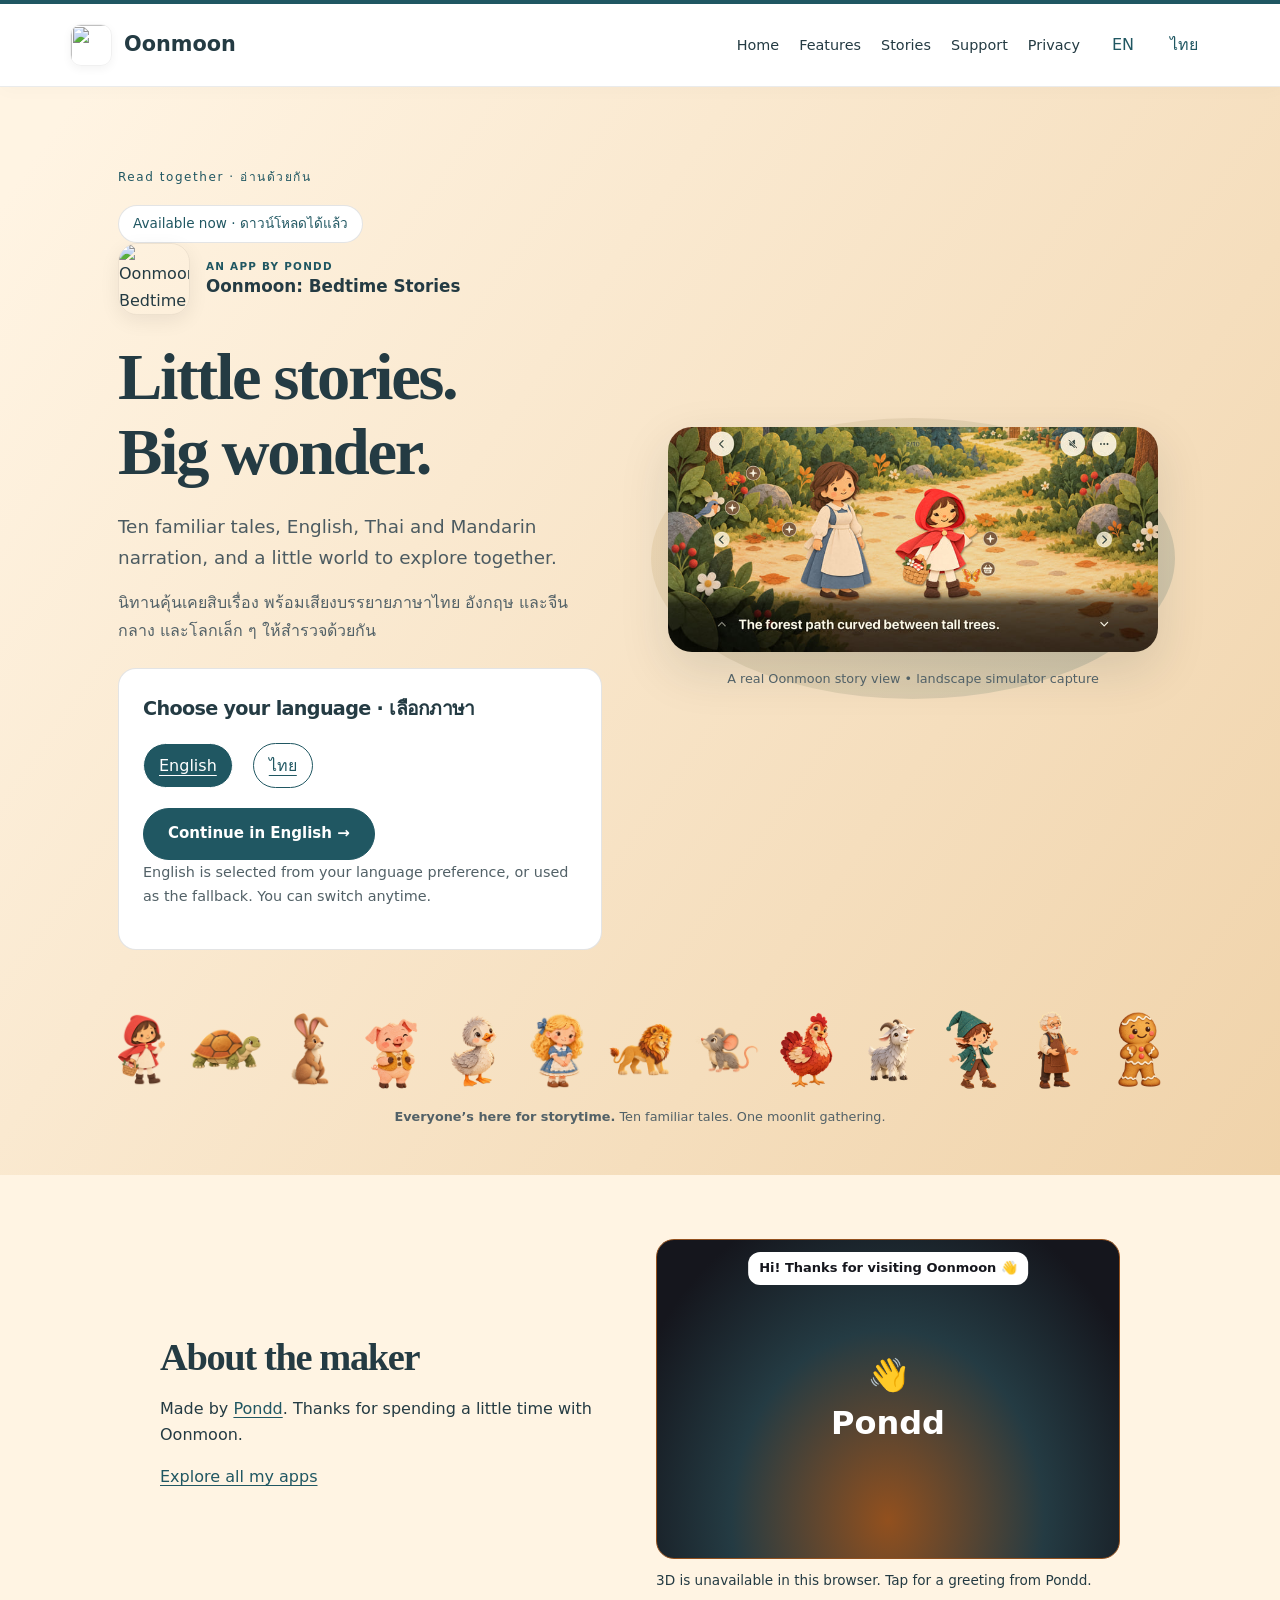
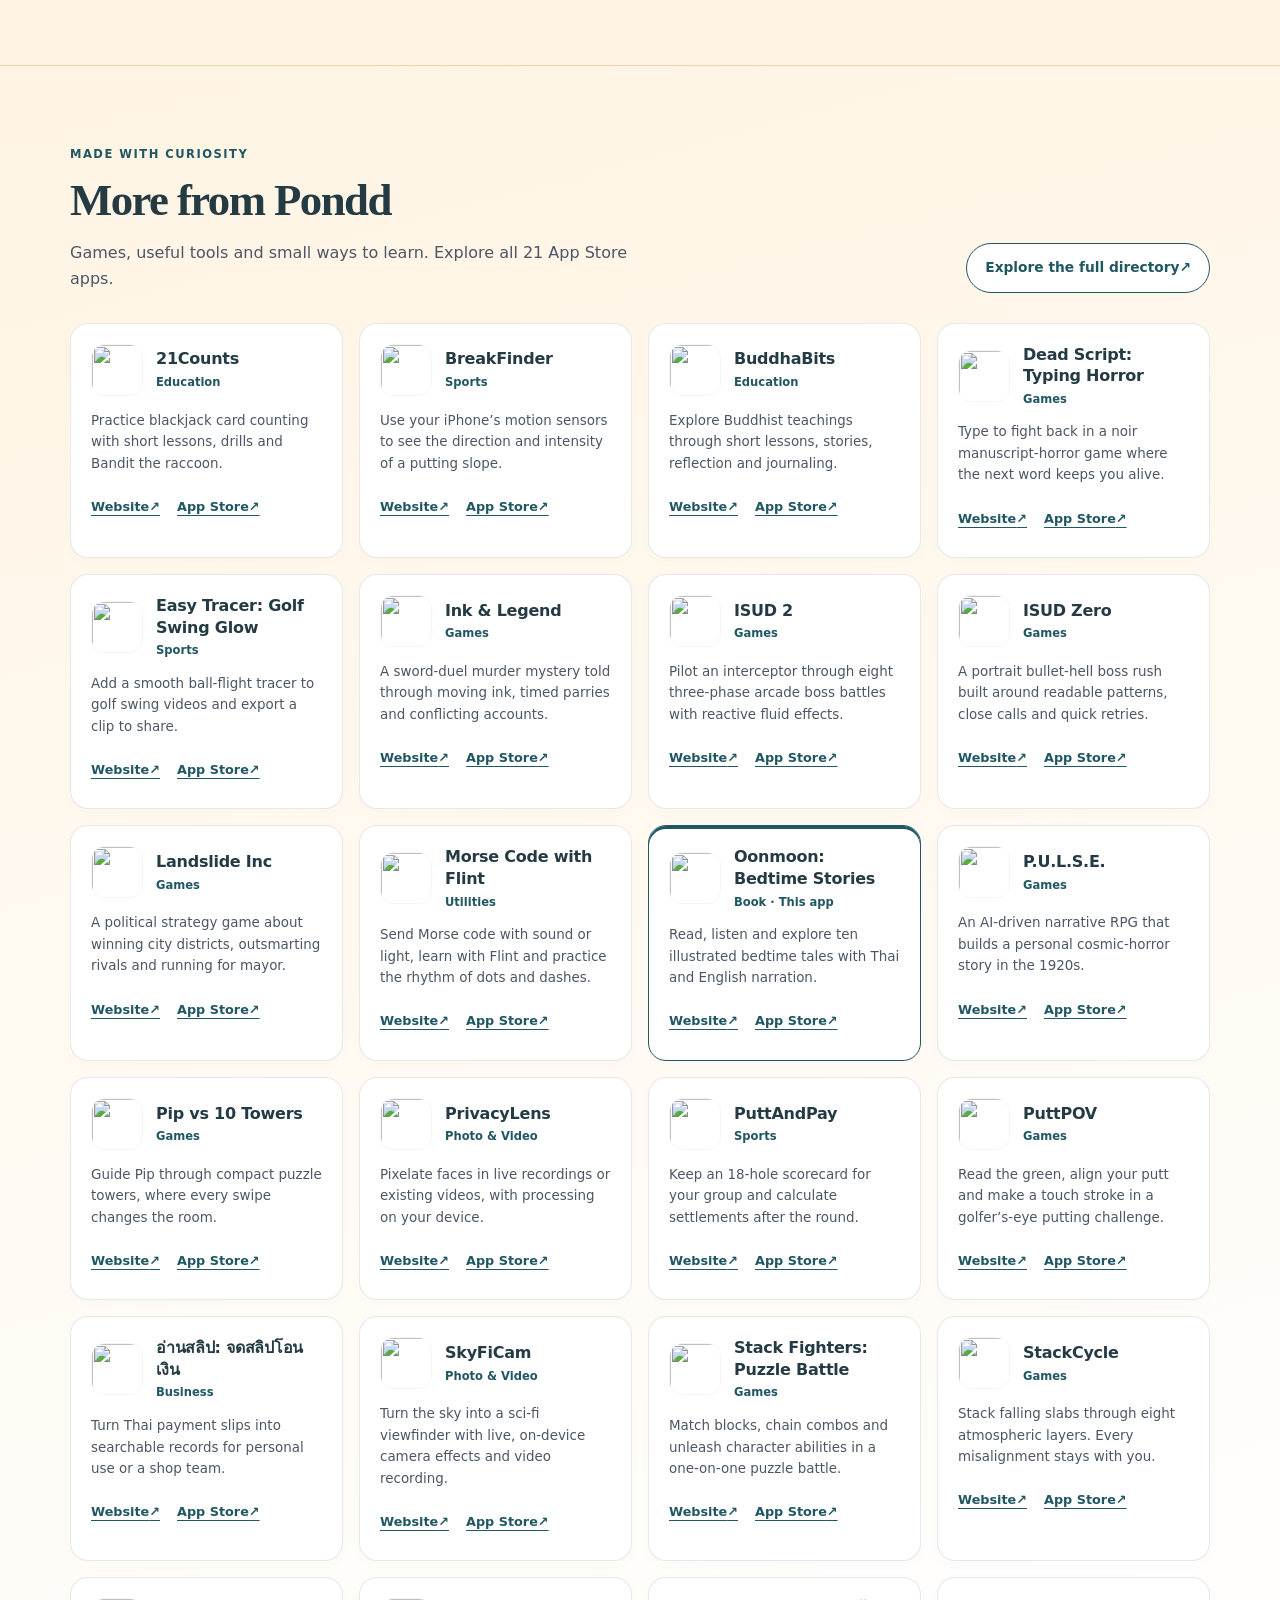
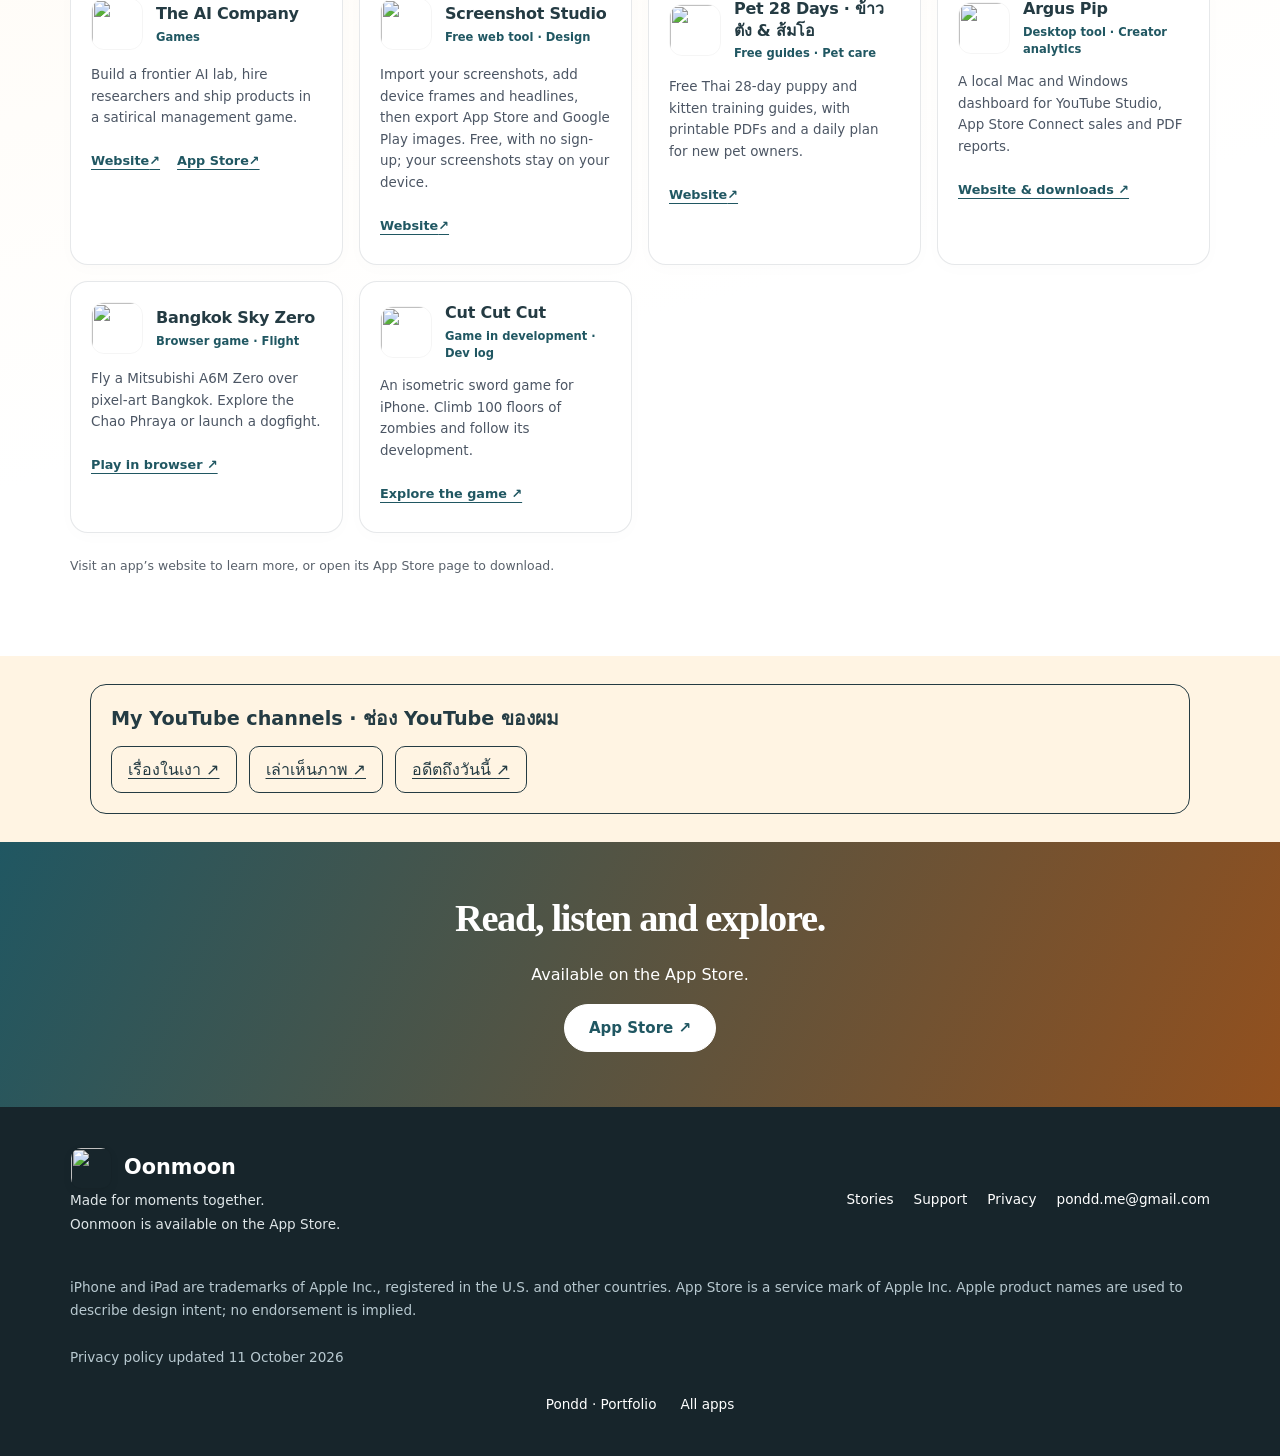
==== commit 4cc59fb6: "Update for Oonmoon 1.1: three languages, pop-up book, story videos - Narration wording now covers En" ====
--- a/index.html
+++ b/index.html
@@ -1,8 +1,8 @@
 <!doctype html>
-<html lang="en"><head><meta charset="utf-8"><meta name="viewport" content="width=device-width, initial-scale=1"><title>Oonmoon — Thai &amp; English storytime</title><meta name="description" content="Choose English or Thai and discover Oonmoon’s ten classic stories, recorded narration and character choices. Available on the App Store."><meta name="robots" content="noindex,follow"><meta name="theme-color" content="#205762">
+<html lang="en"><head><meta charset="utf-8"><meta name="viewport" content="width=device-width, initial-scale=1"><title>Oonmoon — Thai &amp; English storytime</title><meta name="description" content="Choose English or Thai and discover Oonmoon’s ten classic stories, narration in three languages, a 3D pop-up book view and character choices. Available on the App Store."><meta name="robots" content="noindex,follow"><meta name="theme-color" content="#205762">
 <link rel="canonical" href="https://pond1982.github.io/Oonmoon-Website/"><link rel="alternate" hreflang="en" href="https://pond1982.github.io/Oonmoon-Website/en/"><link rel="alternate" hreflang="th" href="https://pond1982.github.io/Oonmoon-Website/th/"><link rel="alternate" hreflang="x-default" href="https://pond1982.github.io/Oonmoon-Website/">
-<meta property="og:type" content="website"><meta property="og:site_name" content="Oonmoon"><meta property="og:title" content="Oonmoon — Thai &amp; English storytime"><meta property="og:description" content="Choose English or Thai and discover Oonmoon’s ten classic stories, recorded narration and character choices. Available on the App Store."><meta property="og:url" content="https://pond1982.github.io/Oonmoon-Website/"><meta property="og:locale" content="en_US"><meta property="og:locale:alternate" content="th_TH"><meta property="og:image" content="https://pond1982.github.io/Oonmoon-Website/assets/social-en.jpg"><meta property="og:image:width" content="1200"><meta property="og:image:height" content="630"><meta property="og:image:alt" content="Little stories. Big wonder.">
-<meta name="twitter:card" content="summary_large_image"><meta name="twitter:title" content="Oonmoon — Thai &amp; English storytime"><meta name="twitter:description" content="Choose English or Thai and discover Oonmoon’s ten classic stories, recorded narration and character choices. Available on the App Store."><meta name="twitter:image" content="https://pond1982.github.io/Oonmoon-Website/assets/social-en.jpg"><meta name="twitter:image:alt" content="Little stories. Big wonder.">
+<meta property="og:type" content="website"><meta property="og:site_name" content="Oonmoon"><meta property="og:title" content="Oonmoon — Thai &amp; English storytime"><meta property="og:description" content="Choose English or Thai and discover Oonmoon’s ten classic stories, narration in three languages, a 3D pop-up book view and character choices. Available on the App Store."><meta property="og:url" content="https://pond1982.github.io/Oonmoon-Website/"><meta property="og:locale" content="en_US"><meta property="og:locale:alternate" content="th_TH"><meta property="og:image" content="https://pond1982.github.io/Oonmoon-Website/assets/social-en.jpg"><meta property="og:image:width" content="1200"><meta property="og:image:height" content="630"><meta property="og:image:alt" content="Little stories. Big wonder.">
+<meta name="twitter:card" content="summary_large_image"><meta name="twitter:title" content="Oonmoon — Thai &amp; English storytime"><meta name="twitter:description" content="Choose English or Thai and discover Oonmoon’s ten classic stories, narration in three languages, a 3D pop-up book view and character choices. Available on the App Store."><meta name="twitter:image" content="https://pond1982.github.io/Oonmoon-Website/assets/social-en.jpg"><meta name="twitter:image:alt" content="Little stories. Big wonder.">
 <link rel="stylesheet" href="assets/new-age/styles.css"><link rel="stylesheet" href="assets/new-age/app.css"><script src="assets/site.js" defer></script>
 <!-- Pondd's About-section Easter egg -->
 <link rel="stylesheet" href="pondd-character/character.css">
@@ -10,7 +10,7 @@
 <script type="module" src="pondd-character/init.js"></script>
 <link rel="stylesheet" href="app-family/brand.css?v=20261112">
 <link rel="icon" href="https://pond1982.github.io/Pondd-Page/assets/app-icons/6821338637.webp" type="image/webp">
-</head><body data-app-theme="moon-teal"><a class="skip" href="#main">Skip to content</a><header class="site-header"><div class="wrap header-inner"><a class="brand" href="en/"><img class="app-brand-icon" src="https://pond1982.github.io/Pondd-Page/assets/app-icons/6821338637.webp" width="42" height="42" alt="" decoding="async">Oonmoon</a><nav class="nav" aria-label="Main navigation"><a href="en/">Home</a><a href="en/features/">Features</a><a href="en/stories/">Stories</a><a href="en/support/">Support</a><a href="en/privacy/">Privacy</a></nav><nav class="language-switch" aria-label="Language"><a href="en/" lang="en" hreflang="en" data-language="en">EN</a><a href="th/" lang="th" hreflang="th" data-language="th">ไทย</a></nav></div></header><main id="main"><section class="scene gateway-scene masthead"><div class="wrap hero-grid row gx-5 align-items-center"><div class="hero-copy"><p class="eyebrow">Read together · <span lang="th">อ่านด้วยกัน</span></p><span class="status">Available now · <span lang="th">ดาวน์โหลดได้แล้ว</span></span><div class="app-identity"><img class="app-identity-icon" src="https://pond1982.github.io/Pondd-Page/assets/app-icons/6821338637.webp" width="72" height="72" alt="Oonmoon: Bedtime Stories app icon" decoding="async"><span><small>An app by Pondd</small><strong>Oonmoon: Bedtime Stories</strong></span></div><h1>Little stories.<br>Big wonder.</h1><p class="intro">Ten familiar tales, Thai and English narration, and a little world to explore together.</p><p class="gateway-intro-th" lang="th">นิทานคุ้นเคยสิบเรื่อง พร้อมเสียงบรรยายภาษาไทยและอังกฤษ และโลกเล็ก ๆ ให้สำรวจด้วยกัน</p><div class="gateway-card" data-language-gateway><h2>Choose your language · <span lang="th">เลือกภาษา</span></h2><div class="gateway-languages"><a href="en/" lang="en" hreflang="en" data-language="en" class="is-preferred">English</a><a href="th/" lang="th" hreflang="th" data-language="th">ไทย</a></div><a class="button" href="en/" data-continue>Continue in English →</a><p class="note" data-preference-note>English is the fallback. You can change language on every page.</p></div></div><div class="hero-screen"><figure class="app-screen"><a href="assets/reader-en-1600.jpg" aria-label="Oonmoon’s English Little Red Riding Hood reader, showing the forest path, characters, narration caption and reading controls"><img src="assets/reader-en-800.jpg" srcset="assets/reader-en-800.jpg 800w, assets/reader-en-1600.jpg 1600w" sizes="(max-width: 800px) 90vw, 580px" width="1600" height="736" alt="Oonmoon’s English Little Red Riding Hood reader, showing the forest path, characters, narration caption and reading controls" fetchpriority="high" decoding="async"></a><figcaption>A real Oonmoon story view • landscape simulator capture</figcaption></figure></div></div><figure class="panorama"><img src="assets/forest-small.jpg" width="1000" height="435" alt="Moonlit paper forest with a crescent moon and glowing campfire" loading="lazy" decoding="async"></figure><figure class="camp"><div class="companions"><img src="assets/red-primary.png" width="320" height="320" alt="A character from Little Red Riding Hood" decoding="async" loading="lazy"><img src="assets/golden-primary.png" width="320" height="213" alt="A character from The Tortoise and the Hare" decoding="async" loading="lazy"><img src="assets/golden-hare.png" width="320" height="320" alt="A character from The Tortoise and the Hare" decoding="async" loading="lazy"><img src="assets/pigs-primary.png" width="320" height="437" alt="A character from The Three Little Pigs" decoding="async" loading="lazy"><img src="assets/duckling-primary.png" width="320" height="431" alt="A character from The Ugly Duckling" decoding="async" loading="lazy"><img src="assets/goldilocks-primary.png" width="320" height="337" alt="A character from Goldilocks and the Three Bears" decoding="async" loading="lazy"><img src="assets/lionMouse-primary.png" width="320" height="230" alt="A character from The Lion and the Mouse" decoding="async" loading="lazy"><img src="assets/lionMouse-mouse.png" width="320" height="213" alt="A character from The Lion and the Mouse" decoding="async" loading="lazy"><img src="assets/redHen-primary.png" width="320" height="480" alt="A character from The Little Red Hen" decoding="async" loading="lazy"><img src="assets/billyGoats-primary.png" width="320" height="480" alt="A character from The Three Billy Goats Gruff" decoding="async" loading="lazy"><img src="assets/elves-primary.png" width="320" height="480" alt="A character from The Elves and the Shoemaker" decoding="async" loading="lazy"><img src="assets/elves-shoemaker.png" width="320" height="480" alt="A character from The Elves and the Shoemaker" decoding="async" loading="lazy"><img src="assets/gingerbread-primary.png" width="320" height="480" alt="A character from The Gingerbread Man" decoding="async" loading="lazy"></div><figcaption><strong>Everyone’s here for storytime.</strong> Ten familiar tales. One moonlit gathering.</figcaption></figure></section>
+</head><body data-app-theme="moon-teal"><a class="skip" href="#main">Skip to content</a><header class="site-header"><div class="wrap header-inner"><a class="brand" href="en/"><img class="app-brand-icon" src="https://pond1982.github.io/Pondd-Page/assets/app-icons/6821338637.webp" width="42" height="42" alt="" decoding="async">Oonmoon</a><nav class="nav" aria-label="Main navigation"><a href="en/">Home</a><a href="en/features/">Features</a><a href="en/stories/">Stories</a><a href="en/support/">Support</a><a href="en/privacy/">Privacy</a></nav><nav class="language-switch" aria-label="Language"><a href="en/" lang="en" hreflang="en" data-language="en">EN</a><a href="th/" lang="th" hreflang="th" data-language="th">ไทย</a></nav></div></header><main id="main"><section class="scene gateway-scene masthead"><div class="wrap hero-grid row gx-5 align-items-center"><div class="hero-copy"><p class="eyebrow">Read together · <span lang="th">อ่านด้วยกัน</span></p><span class="status">Available now · <span lang="th">ดาวน์โหลดได้แล้ว</span></span><div class="app-identity"><img class="app-identity-icon" src="https://pond1982.github.io/Pondd-Page/assets/app-icons/6821338637.webp" width="72" height="72" alt="Oonmoon: Bedtime Stories app icon" decoding="async"><span><small>An app by Pondd</small><strong>Oonmoon: Bedtime Stories</strong></span></div><h1>Little stories.<br>Big wonder.</h1><p class="intro">Ten familiar tales, English, Thai and Mandarin narration, and a little world to explore together.</p><p class="gateway-intro-th" lang="th">นิทานคุ้นเคยสิบเรื่อง พร้อมเสียงบรรยายภาษาไทย อังกฤษ และจีนกลาง และโลกเล็ก ๆ ให้สำรวจด้วยกัน</p><div class="gateway-card" data-language-gateway><h2>Choose your language · <span lang="th">เลือกภาษา</span></h2><div class="gateway-languages"><a href="en/" lang="en" hreflang="en" data-language="en" class="is-preferred">English</a><a href="th/" lang="th" hreflang="th" data-language="th">ไทย</a></div><a class="button" href="en/" data-continue>Continue in English →</a><p class="note" data-preference-note>English is the fallback. You can change language on every page.</p></div></div><div class="hero-screen"><figure class="app-screen"><a href="assets/reader-en-1600.jpg" aria-label="Oonmoon’s English Little Red Riding Hood reader, showing the forest path, characters, narration caption and reading controls"><img src="assets/reader-en-800.jpg" srcset="assets/reader-en-800.jpg 800w, assets/reader-en-1600.jpg 1600w" sizes="(max-width: 800px) 90vw, 580px" width="1600" height="736" alt="Oonmoon’s English Little Red Riding Hood reader, showing the forest path, characters, narration caption and reading controls" fetchpriority="high" decoding="async"></a><figcaption>A real Oonmoon story view • landscape simulator capture</figcaption></figure></div></div><figure class="panorama"><img src="assets/forest-small.jpg" width="1000" height="435" alt="Moonlit paper forest with a crescent moon and glowing campfire" loading="lazy" decoding="async"></figure><figure class="camp"><div class="companions"><img src="assets/red-primary.png" width="320" height="320" alt="A character from Little Red Riding Hood" decoding="async" loading="lazy"><img src="assets/golden-primary.png" width="320" height="213" alt="A character from The Tortoise and the Hare" decoding="async" loading="lazy"><img src="assets/golden-hare.png" width="320" height="320" alt="A character from The Tortoise and the Hare" decoding="async" loading="lazy"><img src="assets/pigs-primary.png" width="320" height="437" alt="A character from The Three Little Pigs" decoding="async" loading="lazy"><img src="assets/duckling-primary.png" width="320" height="431" alt="A character from The Ugly Duckling" decoding="async" loading="lazy"><img src="assets/goldilocks-primary.png" width="320" height="337" alt="A character from Goldilocks and the Three Bears" decoding="async" loading="lazy"><img src="assets/lionMouse-primary.png" width="320" height="230" alt="A character from The Lion and the Mouse" decoding="async" loading="lazy"><img src="assets/lionMouse-mouse.png" width="320" height="213" alt="A character from The Lion and the Mouse" decoding="async" loading="lazy"><img src="assets/redHen-primary.png" width="320" height="480" alt="A character from The Little Red Hen" decoding="async" loading="lazy"><img src="assets/billyGoats-primary.png" width="320" height="480" alt="A character from The Three Billy Goats Gruff" decoding="async" loading="lazy"><img src="assets/elves-primary.png" width="320" height="480" alt="A character from The Elves and the Shoemaker" decoding="async" loading="lazy"><img src="assets/elves-shoemaker.png" width="320" height="480" alt="A character from The Elves and the Shoemaker" decoding="async" loading="lazy"><img src="assets/gingerbread-primary.png" width="320" height="480" alt="A character from The Gingerbread Man" decoding="async" loading="lazy"></div><figcaption><strong>Everyone’s here for storytime.</strong> Ten familiar tales. One moonlit gathering.</figcaption></figure></section>
 <!-- Pondd character start -->
 <section class="pondd-about" id="about" data-pondd-character data-character-locale="en" aria-label="About the maker"><div class="pondd-about-inner"><div><h2>About the maker</h2><p>Made by <a href="https://pond1982.github.io/Pondd-Page/">Pondd</a>. Thanks for spending a little time with Oonmoon.</p><p><a href="https://pond1982.github.io/Pondd-Page/index.html#apps">Explore all my apps</a></p></div><div><button class="pondd-character-stage" type="button" aria-label="Change Pondd’s dance" aria-describedby="pondd-character-hint"><span class="pondd-character-fallback" aria-hidden="true">👋<br>Pondd</span><span class="bubble" role="status" aria-live="polite">Hi! Thanks for visiting Oonmoon 👋</span></button><p class="pondd-character-hint" id="pondd-character-hint">Tap the character or press Enter to change the dance.</p><button class="pondd-character-pause" type="button" aria-pressed="false" hidden>Pause dancing</button><noscript><p>The 3D Easter egg needs JavaScript. You can still explore the rest of the site.</p></noscript></div></div><script type="application/json" class="pondd-character-lines">["Hi! Thanks for visiting Oonmoon 👋", "Tap me to change the dance!", "ขอบคุณที่แวะมาครับ 🙏", "One little dance before storytime.", "Like it? Explore my other apps ♥", "One more spin!"]</script></section>
 <!-- Pondd character end -->
--- a/assets/new-age/app.css
+++ b/assets/new-age/app.css
@@ -11,3 +11,8 @@
 /* Document and supporting layouts, with no legacy theme dependency. */
 :root{--accent:var(--app-accent)}.hero.masthead{padding-top:5rem;padding-bottom:4rem;text-align:left}.brand small{display:block;font-size:.7rem;font-weight:500}.nav{margin-left:auto}.language-switch{display:flex;gap:12px;align-items:center}.language-switch a{padding:5px 12px;border-radius:30px;text-decoration:none}.hero h1{font-size:clamp(2.8rem,5.2vw,5rem)}.intro{color:#526167;font-size:1.1rem}.feature-grid h2{font-size:1.45rem}.legal-page,.section.legal,.privacy-main{max-width:1000px;margin:0 auto;padding:4rem 24px}.legal-page{max-width:800px}.legal-page h2,.legal h2{font-size:1.8rem;margin-top:35px}.policy-heading{margin-bottom:45px}.policy-layout{display:grid;grid-template-columns:220px minmax(0,1fr);gap:40px}.policy-index{display:flex;flex-direction:column;gap:16px}.policy-body section{padding:0 0 26px}.policy-body h2{font-size:1.8rem}.policy-callout{background:#fff;border-radius:18px;padding:24px;margin-bottom:30px}.faq-group{margin-bottom:30px}.faq-group h3{font-size:1.35rem}.faq-sidebar,.support-card{background:#fff;border:1px solid #202a3020;border-radius:18px;padding:25px;align-self:start}.trail-section h2,.faq-section h2{margin-bottom:25px}.mini-signal{color:var(--app-accent)}.card-top{display:flex;gap:12px;align-items:center;margin-bottom:20px}.card-top .eyebrow{margin:0}.trail-card h3{font-size:1.5rem}.story-card .access{display:inline-block;margin-top:20px}.story-card h2{min-height:0}.app-screen a{display:block}.duo-note h2{font-size:1.8rem}.gateway-languages a{padding:8px 15px;border:1px solid;border-radius:25px}.gateway-languages .is-preferred{background:var(--app-accent);color:#fff}.footer-links{align-items:center}.site-footer .wrap{padding:0}.hero-media a{display:block}.meta,.draft-badge{font-size:.85rem;color:#526167}body>nav.nav{justify-content:space-between}main>.wrap:not(:has(.hero)){max-width:850px;padding-top:4rem;padding-bottom:4rem}main>.wrap>h2{font-size:1.8rem;margin-top:35px}.features .card{margin:0}.screen-card figcaption{padding-top:15px}section.english-summary{padding-top:2rem}.fine-print{font-size:.85rem}.note{font-size:.9rem}.contact-note{margin-top:16px}.footer span{display:block;margin-bottom:10px}.download-strip h2{font-size:clamp(2rem,3vw,3rem);margin-bottom:20px}
 @media(max-width:800px){.hero.masthead{padding-top:3rem;padding-bottom:3rem}.policy-layout{grid-template-columns:1fr}.policy-index{flex-direction:row;flex-wrap:wrap;font-size:.85rem}.nav{margin-left:0}.site-header{flex-wrap:wrap}.hero h1{font-size:clamp(2.6rem,9vw,4rem)}.header-inner{justify-content:flex-start}.language-switch{margin-left:auto}.header-inner>.nav{order:3;width:100%}.hero-art img{max-height:420px}.legal-page,.section.legal,.privacy-main{padding-top:3rem}}
+
+/* Story videos (added for Oonmoon 1.1) */
+.video-grid{display:grid;grid-template-columns:repeat(3,minmax(0,1fr));gap:24px}.video-card{display:block;text-decoration:none;color:var(--app-ink);background:var(--app-paper);border-radius:18px;overflow:hidden;transition:transform .15s ease}.video-card:hover,.video-card:focus-visible{transform:translateY(-3px)}.video-card img{display:block;width:100%;height:auto;aspect-ratio:16/9;object-fit:cover}.video-title{display:block;font:700 1.15rem system-ui;padding:16px 18px 2px}.video-meta{display:block;color:var(--app-accent);padding:0 18px 18px;font-size:.95rem}.videos .library-note{margin-top:28px}
+@media(max-width:800px){.video-grid{grid-template-columns:1fr}}
+@media(prefers-reduced-motion:reduce){.video-card{transition:none}}
